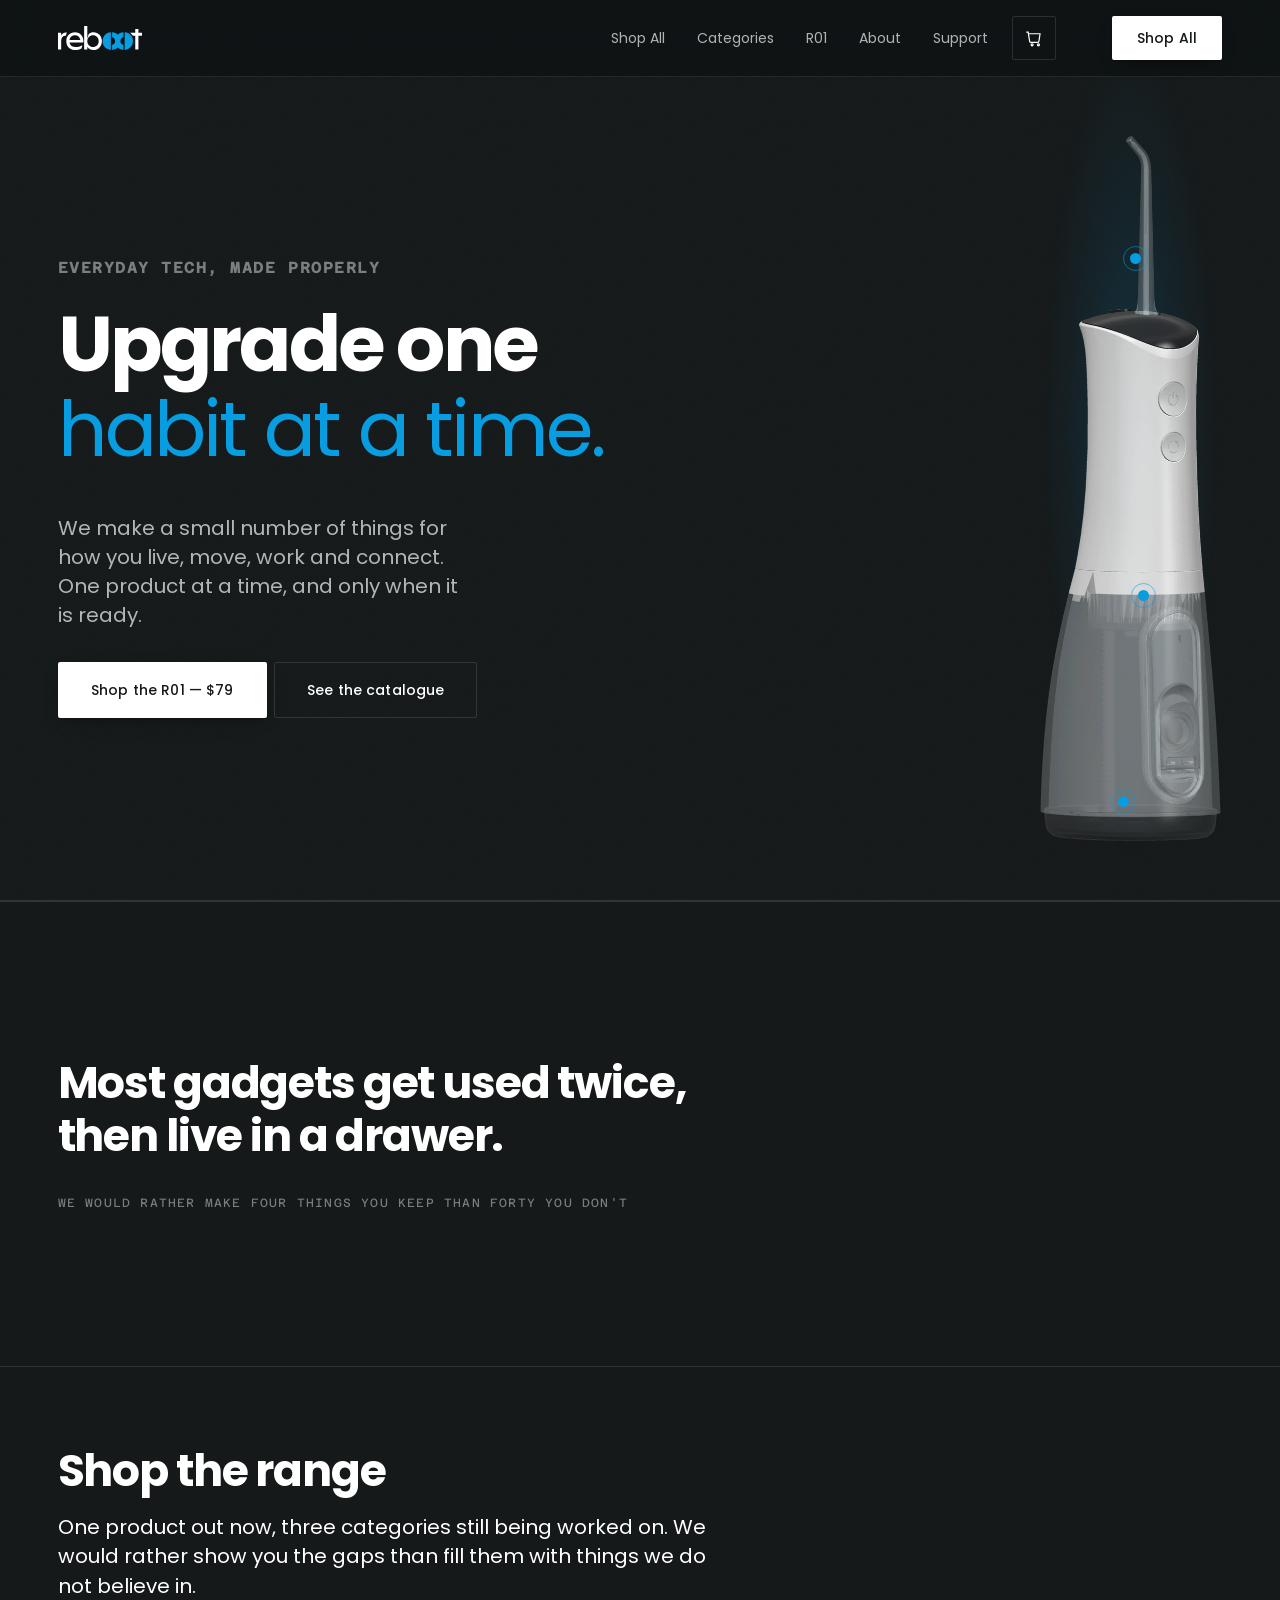
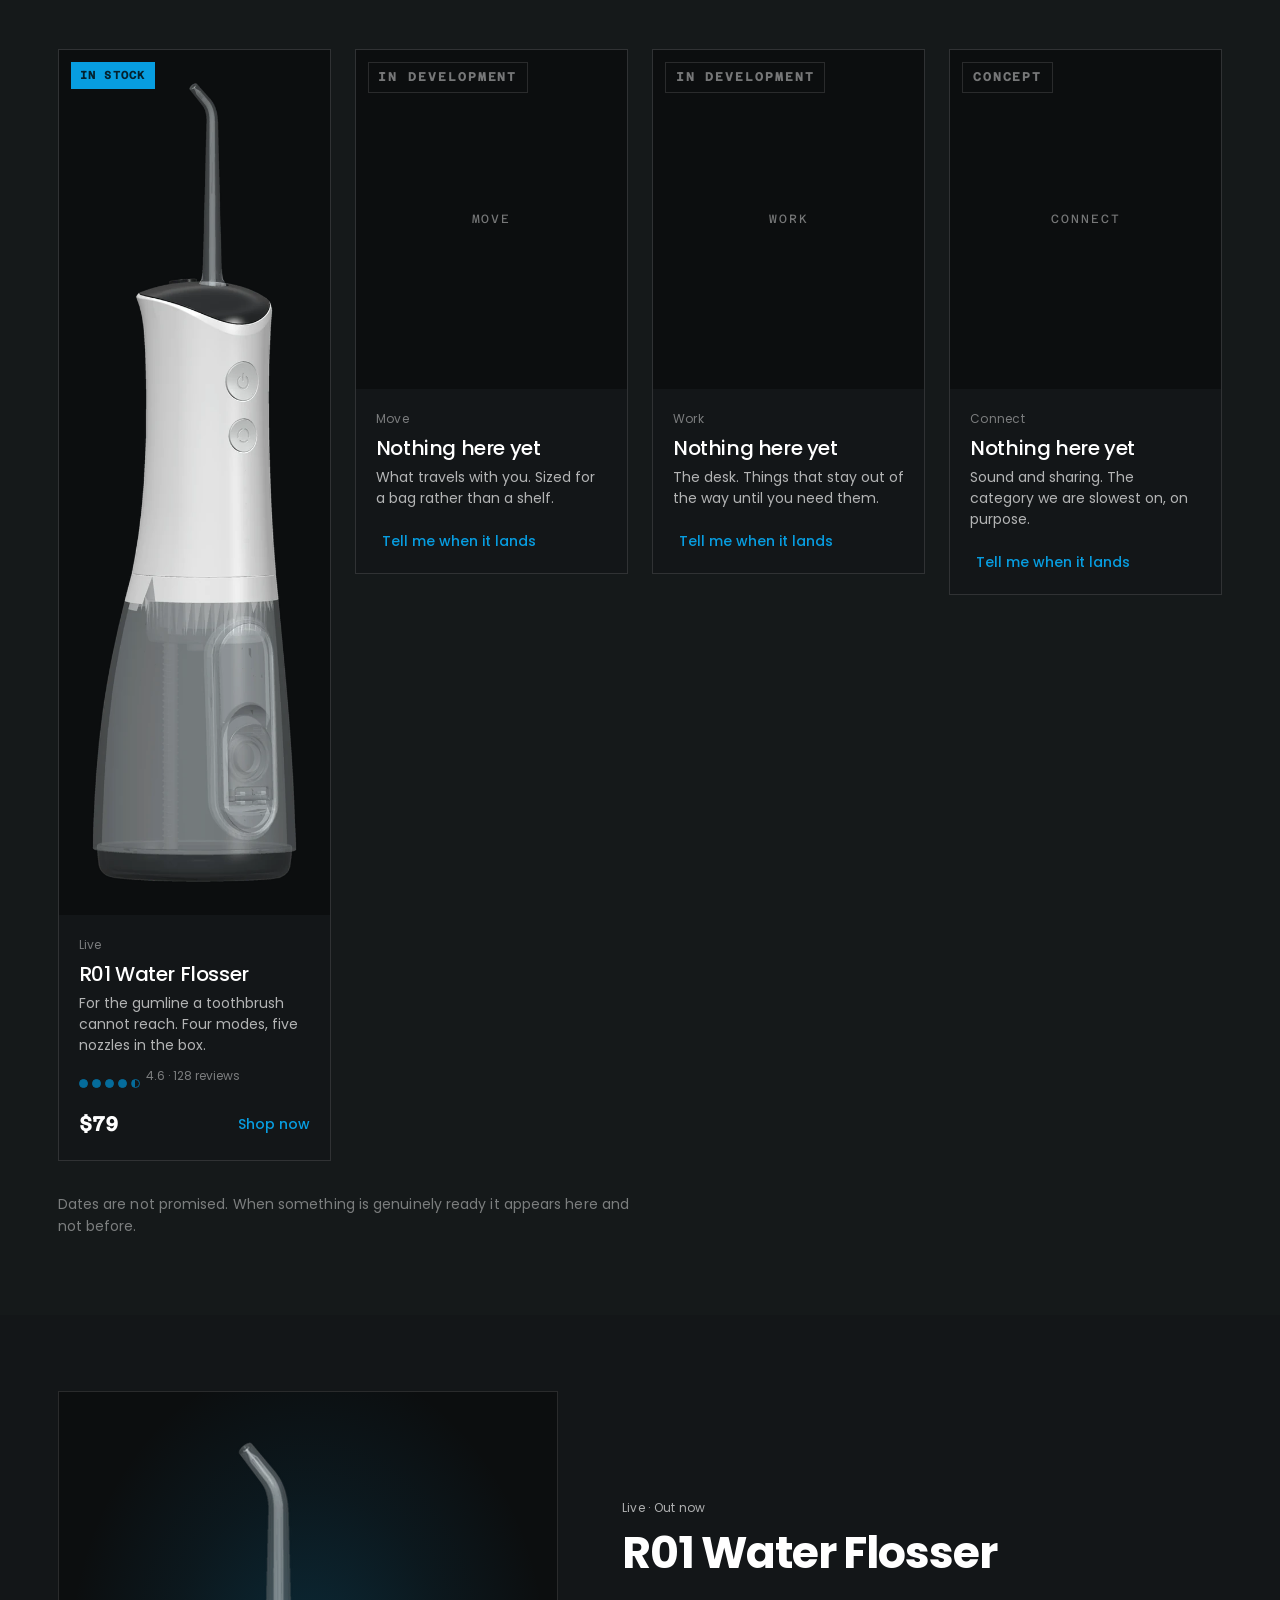
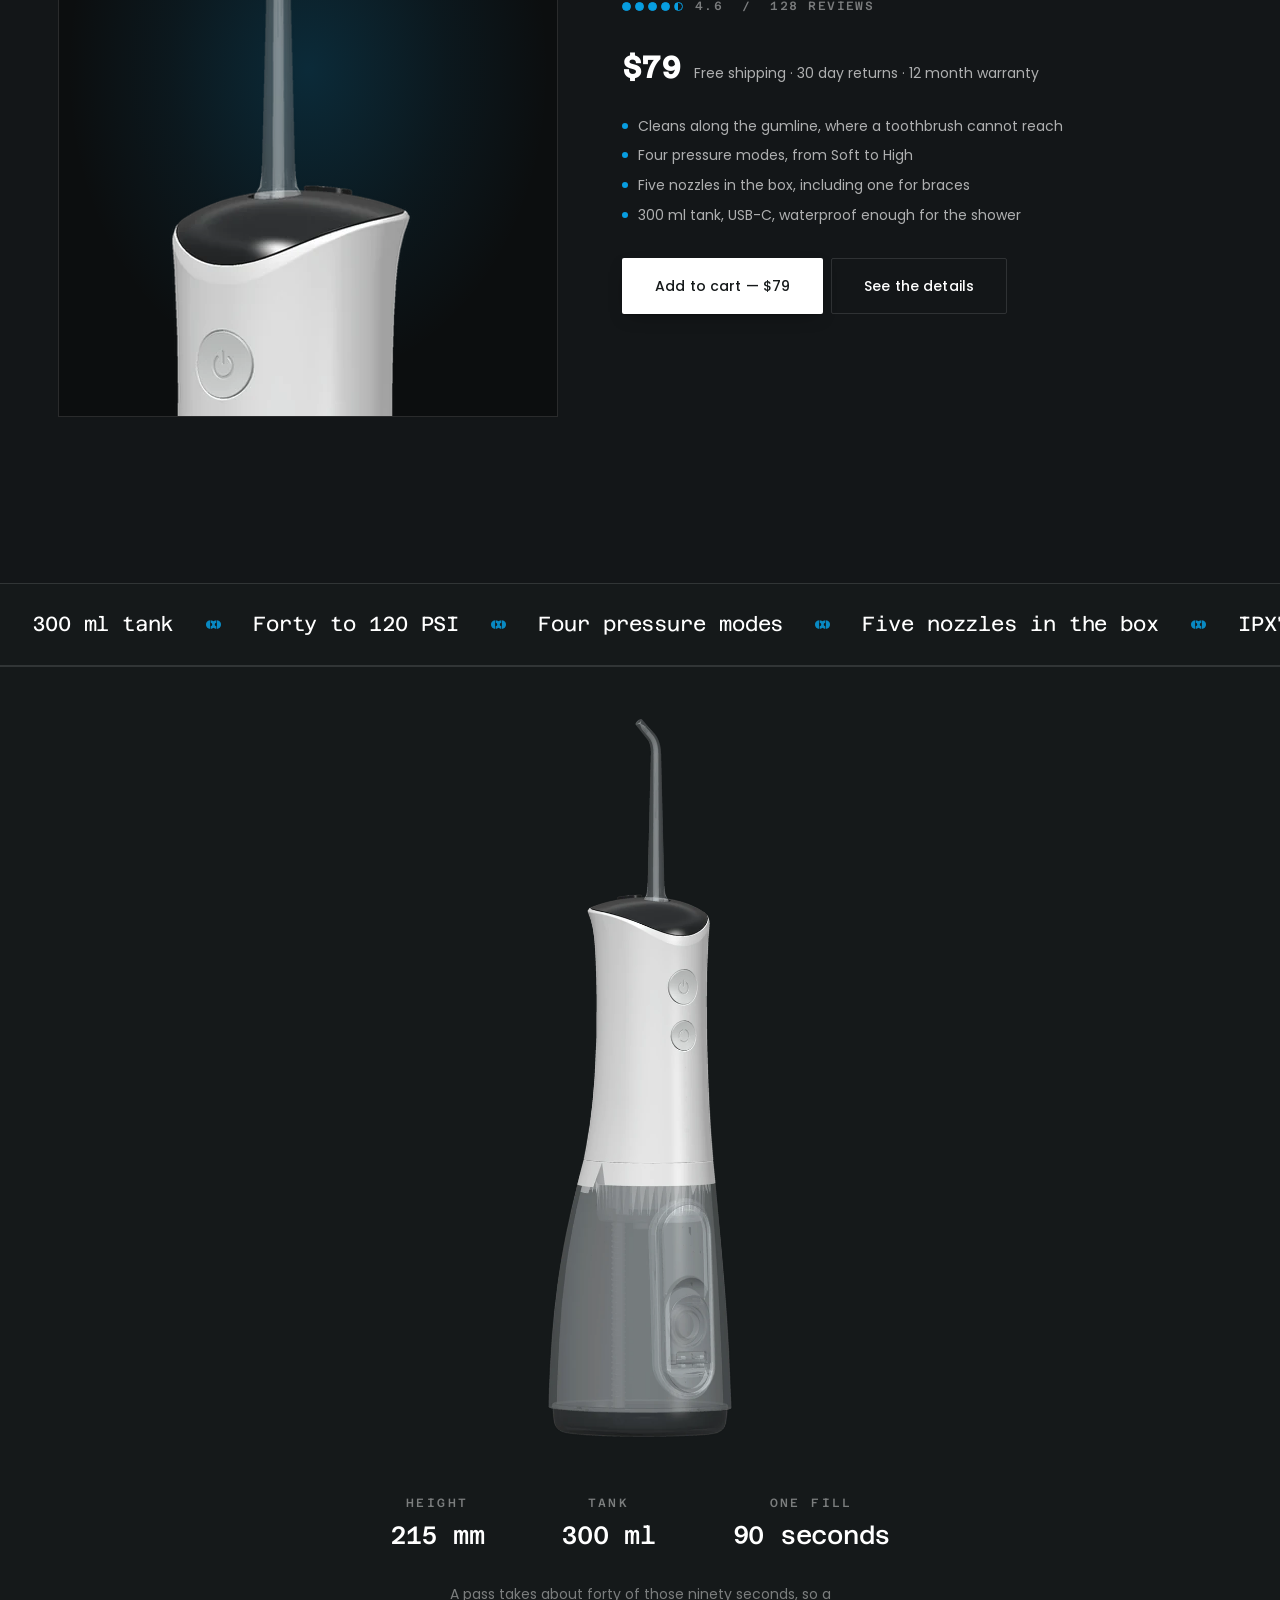
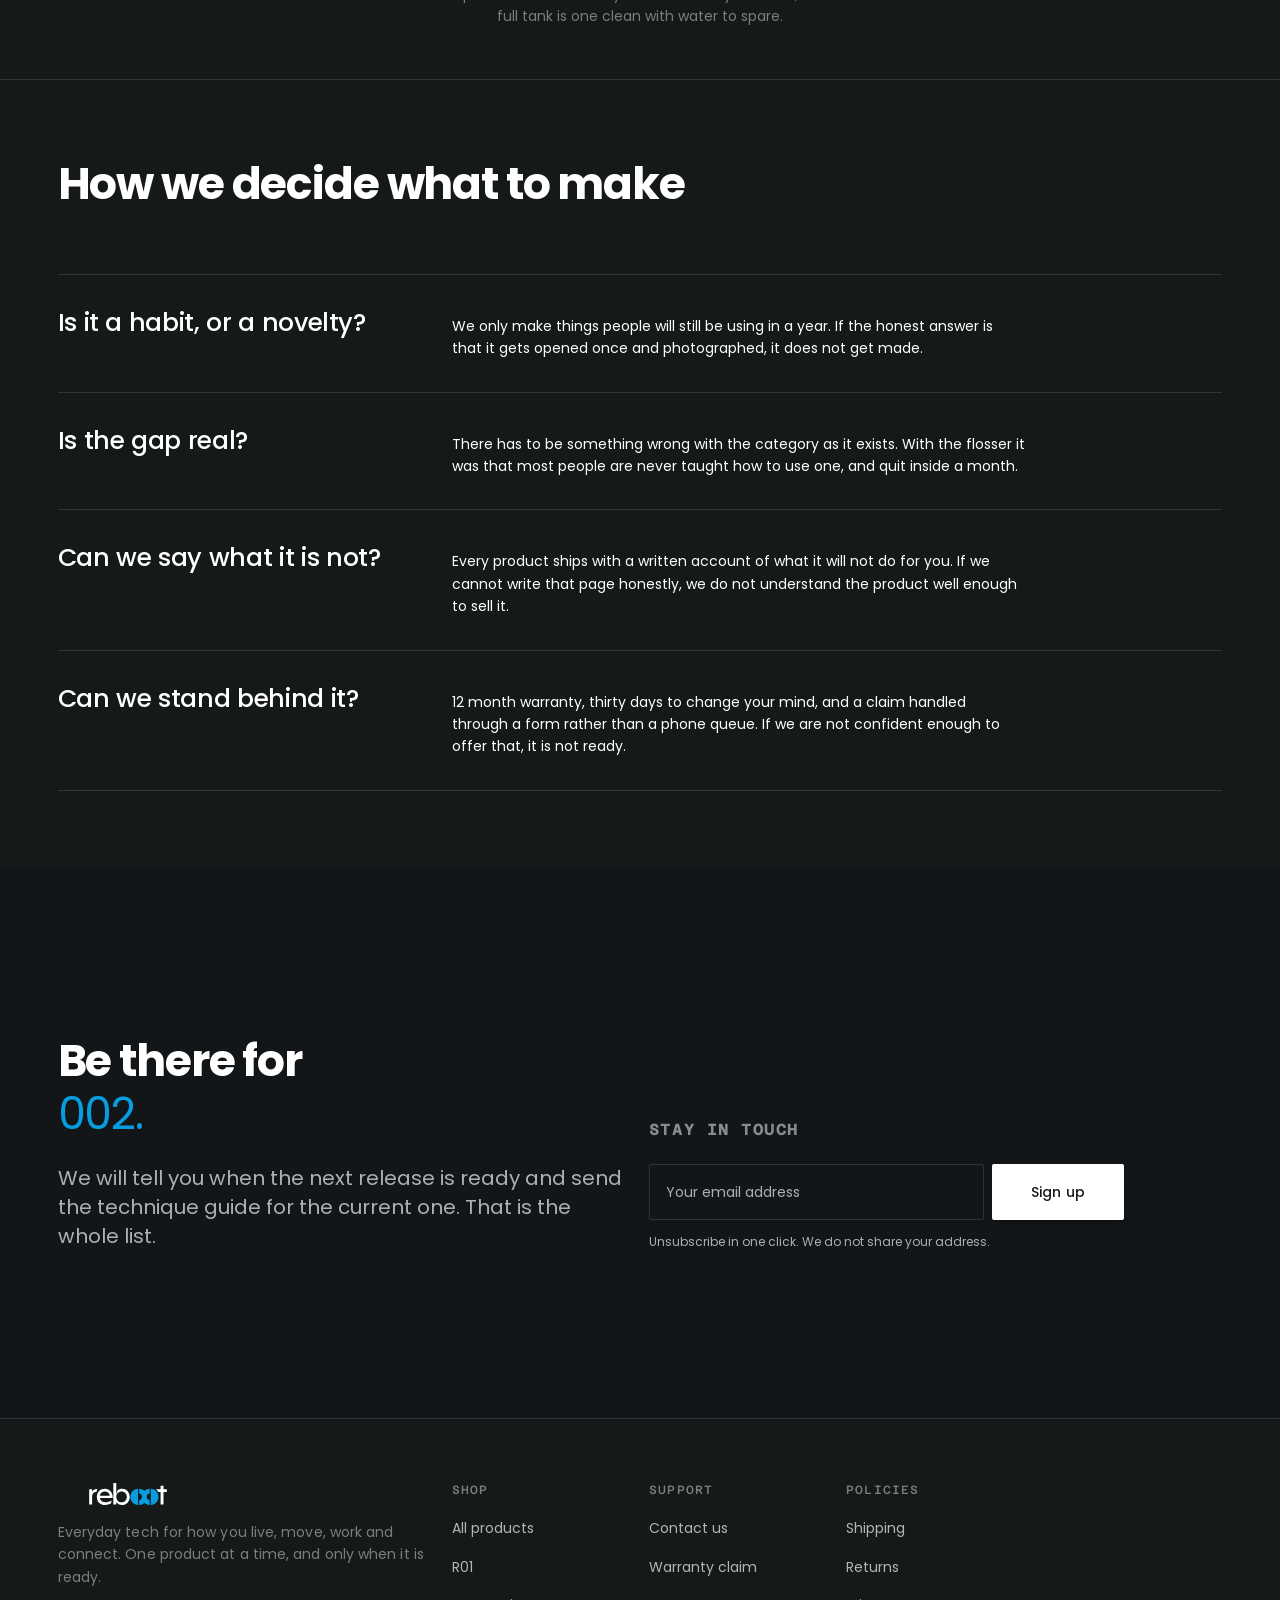
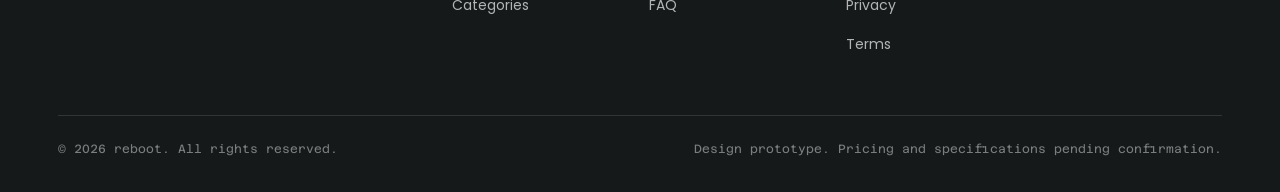
==== site/index.html @ 288613cc "Correct the site against the warranty card, manual and packaging Three documents arrived after the s" ====
<!doctype html>
<html lang="en">
<head>
<meta charset="utf-8">
<meta name="viewport" content="width=device-width,initial-scale=1">
<meta name="robots" content="noindex,nofollow">
<title>reboot — everyday tech worth keeping</title>
<meta name="description" content="reboot makes everyday tech for how you live, move, work and connect. Release 001 is a cordless water flosser. We ship one product at a time, and only when it is ready.">
<link rel="preload" href="assets/fonts/poppins-400.woff2" as="font" type="font/woff2" crossorigin>
<link rel="preload" href="assets/fonts/poppins-700.woff2" as="font" type="font/woff2" crossorigin>
<link rel="preload" href="assets/fonts/azeret-500.woff2" as="font" type="font/woff2" crossorigin>
<script>document.documentElement.classList.add('js')</script>
<link rel="stylesheet" href="assets/css/site.css">
<link rel="icon" href="assets/img/mark-blue.svg" type="image/svg+xml">
<meta property="og:title" content="reboot — everyday tech worth keeping">
<meta property="og:description" content="One product at a time, and only when it is ready.">
<meta property="og:type" content="website">
<script src="assets/js/analytics.js" defer></script>
</head>
<body>
<a class="skip" href="#main">Skip to content</a>

<header class="hdr">
  <div class="wrap hdr-in">
    <a class="brand" href="index.html" aria-label="reboot home"><img src="assets/img/logo.svg" alt="reboot" width="140" height="40"></a>
    <button class="burger" aria-label="Menu" aria-expanded="false"><span></span></button>
    <nav class="nav" aria-label="Primary">
      <a href="shop.html">Shop All</a>
      <a href="#shelves">Categories</a>
      <a href="product.html">R01</a>
      <a href="about.html">About</a>
      <a href="contact.html">Support</a>
    </nav>
    <button type="button" class="cartbtn" data-cart-open aria-label="Open cart" aria-controls="cart-drawer">
      <svg viewBox="0 0 24 24" aria-hidden="true"><path d="M4 6h15l-1.4 9.3a2 2 0 0 1-2 1.7H7.8a2 2 0 0 1-2-1.7L4 4H1.6"/><circle cx="9" cy="20" r="1.3"/><circle cx="17" cy="20" r="1.3"/></svg>
      <span class="cart-badge" data-cart-badge>0</span>
    </button>
    <div class="hdr-cta"><a class="btn btn-primary" href="shop.html"><span>Shop All</span></a></div>
  </div>
  <div class="prog" data-prog></div>
</header>

<main id="main">

  <!-- ATTENTION. The brand, not the product. The flosser appears here as
       evidence that reboot ships, not as the subject of the page. -->
  <section class="hero-full">
    <div class="wrap hero-body">
      <div class="hero-draw" data-tilt>
        <div class="tilt glow">
          <img src="assets/img/prod-white-34.webp" width="362" height="1400" alt=""
               fetchpriority="high" decoding="async">
          <!-- Three hotspots, on the three things a buyer actually asks about.
               Each is a real button, so keyboard and screen readers get the
               same information the pointer does. -->
          <div class="hotspots">
            <button type="button" class="hs" style="--x:53%;--y:22%" aria-expanded="false"
                    aria-label="Mode and power controls">
              <i aria-hidden="true"></i>
              <span class="hs-tip"><b>Four modes</b><span>Soft, Standard, High and Pulse, stepped through with the lower button.</span></span>
            </button>
            <button type="button" class="hs" style="--x:57%;--y:63%" aria-expanded="false"
                    aria-label="Water tank">
              <i aria-hidden="true"></i>
              <span class="hs-tip"><b>300 ml tank</b><span>About ninety seconds of water. Twists off to fill and to clean.</span></span>
            </button>
            <button type="button" class="hs" data-side="left" style="--x:46%;--y:88%" aria-expanded="false"
                    aria-label="Water resistance rating">
              <i aria-hidden="true"></i>
              <span class="hs-tip"><b>IPX7</b><span>Rated for immersion, so it is safe to use and rinse in the shower.</span></span>
            </button>
          </div>
        </div>
      </div>
      <div class="grid">
        <div class="c8 s1">
          <span class="label" style="margin-bottom:var(--s3)">Everyday tech, made properly</span>
          <h1 class="optical"><span class="kin">Upgrade one</span><em class="kin ed">habit at a time.</em></h1>
        </div>
        <div class="c5 s1">
          <p class="lede hero-lede">We make a small number of things for how you live, move, work and connect. One product at a time, and only when it is ready.</p>
          <div class="hero-cta">
            <a class="btn btn-primary mag" href="product.html"><span>Shop the R01 &mdash; $79</span></a>
            <a class="btn btn-ghost" href="shop.html"><span>See the catalogue</span></a>
          </div>
        </div>
      </div>
    </div>
  </section>

  <section class="band">
    <div class="wrap">
      <div class="grid">
        <div class="c7 s1 rv">
          <q>Most gadgets get used twice, then live in a drawer.</q>
          <p class="attr">We would rather make four things you keep than forty you don't</p>
        </div>
      </div>
    </div>
  </section>

  <!-- THE SHELVES. Four categories, straight out of the brand's own mission:
       live, move, work, connect. Built as a ledger rather than four matching
       cards, because one shelf has a product on it and three do not, and a
       card grid would quietly claim otherwise. -->
  <section class="sec" id="shelves">
    <div class="wrap">
      <div class="grid rv">
        <div class="c7 s1">
          <h2 class="t-2xl optical">Shop the range</h2>
          <p class="sub">One product out now, three categories still being worked on. We would rather show you the gaps than fill them with things we do not believe in.</p>
        </div>
      </div>

      <!-- Cards, because that is the pattern a shopper already knows. One card
           per product plus one per category that is still empty, labelled as
           empty rather than dressed up as buyable. Adding Release 002 adds a
           card; nothing about the grid changes. -->
      <div class="coll" style="margin-top:var(--s5)">
        <a class="pc rv" href="product.html" style="--acc:#079DE0">
          <div class="pc-fig">
            <span class="pc-tag">In stock</span>
            <img src="assets/img/prod-white-34.webp" width="362" height="1400" loading="lazy"
                 alt="reboot R01 cordless water flosser, three quarter view">
          </div>
          <div class="pc-bd">
            <span class="pc-cat">Live</span>
            <h3 class="pc-nm">R01 Water Flosser</h3>
            <p class="pc-ds">For the gumline a toothbrush cannot reach. Four modes, five nozzles in the box.</p>
            <span class="pc-stars">
              <span class="dots" role="img" aria-label="Rated 4.6 out of 5"><i class="on"></i><i class="on"></i><i class="on"></i><i class="on"></i><i class="half"></i></span>
              4.6 &middot; 128 reviews</span>
            <div class="pc-ft"><span class="pc-pr">$79</span><span class="pc-go">Shop now</span></div>
          </div>
        </a>

        <div class="pc empty-slot rv" style="--acc:#F97400">
          <div class="pc-fig"><span class="pc-tag soon">In development</span><span>Move</span></div>
          <div class="pc-bd">
            <span class="pc-cat">Move</span>
            <h3 class="pc-nm">Nothing here yet</h3>
            <p class="pc-ds">What travels with you. Sized for a bag rather than a shelf.</p>
            <div class="pc-ft"><button type="button" class="pc-go" data-modal-open="waitlist">Tell me when it lands</button></div>
          </div>
        </div>

        <div class="pc empty-slot rv rv-d1" style="--acc:#09D0DC">
          <div class="pc-fig"><span class="pc-tag soon">In development</span><span>Work</span></div>
          <div class="pc-bd">
            <span class="pc-cat">Work</span>
            <h3 class="pc-nm">Nothing here yet</h3>
            <p class="pc-ds">The desk. Things that stay out of the way until you need them.</p>
            <div class="pc-ft"><button type="button" class="pc-go" data-modal-open="waitlist">Tell me when it lands</button></div>
          </div>
        </div>

        <div class="pc empty-slot rv rv-d2" style="--acc:#68E69D">
          <div class="pc-fig"><span class="pc-tag soon">Concept</span><span>Connect</span></div>
          <div class="pc-bd">
            <span class="pc-cat">Connect</span>
            <h3 class="pc-nm">Nothing here yet</h3>
            <p class="pc-ds">Sound and sharing. The category we are slowest on, on purpose.</p>
            <div class="pc-ft"><button type="button" class="pc-go" data-modal-open="waitlist">Tell me when it lands</button></div>
          </div>
        </div>
      </div>

      <div class="grid" style="margin-top:var(--s4)">
        <div class="c6 s1"><p class="t-sm dim">Dates are not promised. When something is genuinely ready it appears here and not before.</p></div>
      </div>
    </div>
  </section>

  <!-- RELEASE 001. The product gets one section on the home page instead of
       eleven. The depth lives on its own page, where someone who has decided
       to care about a flosser can go and read all of it. -->
  <!-- FEATURED PRODUCT. What a storefront puts here: the thing you can buy,
       its price, what people rated it, and one button. -->
  <section class="sec sec-air-b light" id="release">
    <div class="wrap">
      <div class="feat">
        <figure class="feat-fig glow halo" style="margin:0">
          <img src="assets/img/prod-white-34l.webp" width="362" height="1400" loading="lazy"
               alt="reboot R01 cordless water flosser in Soft White">
        </figure>
        <div class="rv">
          <span class="pc-cat">Live &middot; Out now</span>
          <h2 class="t-2xl optical" style="margin-top:.4rem">R01 Water Flosser</h2>
          <a class="buy-rating" href="product.html#reviews" style="margin-top:var(--s2)">
            <span class="dots" role="img" aria-label="Rated 4.6 out of 5"><i class="on"></i><i class="on"></i><i class="on"></i><i class="on"></i><i class="half"></i></span>
            <span>4.6 &nbsp;/&nbsp; 128 reviews</span>
          </a>
          <div class="feat-pr"><b>$79</b><span>Free shipping &middot; 30 day returns &middot; 12 month warranty</span></div>
          <ul class="feat-list">
            <li>Cleans along the gumline, where a toothbrush cannot reach</li>
            <li>Four pressure modes, from Soft to High</li>
            <li>Five nozzles in the box, including one for braces</li>
            <li>300 ml tank, USB-C, waterproof enough for the shower</li>
          </ul>
          <div class="hero-actions" style="margin-top:var(--s4)">
            <button type="button" class="btn btn-primary mag" data-add="RB-001-WHT"><span>Add to cart &mdash; $79</span></button>
            <a class="btn btn-ghost" href="product.html"><span>See the details</span></a>
          </div>
        </div>
      </div>
    </div>
  </section>

  <section class="marq" aria-label="Release 001 at a glance">
    <div class="marq-in">
      <div class="marq-set">
        <span>300 ml tank</span><img src="assets/img/mark-blue.svg" alt="" width="15" height="15">
        <span>Forty to 120 PSI</span><img src="assets/img/mark-blue.svg" alt="" width="15" height="15">
        <span>Four pressure modes</span><img src="assets/img/mark-blue.svg" alt="" width="15" height="15">
        <span>Five nozzles in the box</span><img src="assets/img/mark-blue.svg" alt="" width="15" height="15">
        <span>IPX7, shower-safe</span><img src="assets/img/mark-blue.svg" alt="" width="15" height="15">
        <span>Stops itself after two minutes</span><img src="assets/img/mark-blue.svg" alt="" width="15" height="15">
        <span>USB-C, two to three hours</span><img src="assets/img/mark-blue.svg" alt="" width="15" height="15">
      </div>
      <div class="marq-set" aria-hidden="true">
        <span>300 ml tank</span><img src="assets/img/mark-blue.svg" alt="" width="15" height="15">
        <span>Forty to 120 PSI</span><img src="assets/img/mark-blue.svg" alt="" width="15" height="15">
        <span>Four pressure modes</span><img src="assets/img/mark-blue.svg" alt="" width="15" height="15">
        <span>Five nozzles in the box</span><img src="assets/img/mark-blue.svg" alt="" width="15" height="15">
        <span>IPX7, shower-safe</span><img src="assets/img/mark-blue.svg" alt="" width="15" height="15">
        <span>Stops itself after two minutes</span><img src="assets/img/mark-blue.svg" alt="" width="15" height="15">
        <span>USB-C, two to three hours</span><img src="assets/img/mark-blue.svg" alt="" width="15" height="15">
      </div>
    </div>
  </section>

  <section class="moment sec-air" aria-labelledby="objh">
    <div class="wrap bleed">
      <h2 id="objh" class="vh">The object</h2>
      <img src="assets/img/prod-white-34.webp" width="362" height="1400" loading="lazy"
           alt="reboot Water Flosser in Soft White, three quarter view showing the power and mode buttons and the tank window">
      <dl class="moment-facts">
        <div><dt>Height</dt><dd>215 mm</dd></div>
        <div><dt>Tank</dt><dd>300 ml</dd></div>
        <div><dt>One fill</dt><dd>90 seconds</dd></div>
      </dl>
      <p class="moment-note">A pass takes about forty of those ninety seconds, so a full tank is one clean with water to spare.</p>
    </div>
  </section>

  <!-- THE STANDARD. Three empty shelves are only credible if the rule for
       filling them is stated. This is what makes the gaps read as restraint
       rather than as a store that has not been finished. -->
  <section class="sec">
    <div class="wrap">
      <div class="grid rv">
        <div class="c8 s1">
          <h2 class="t-2xl optical">How we decide what to make</h2>
        </div>
      </div>
      <div class="ladder" style="margin-top:var(--s6)">
        <div class="rung rv"><h3>Is it a habit, or a novelty?</h3><p>We only make things people will still be using in a year. If the honest answer is that it gets opened once and photographed, it does not get made.</p></div>
        <div class="rung rv"><h3>Is the gap real?</h3><p>There has to be something wrong with the category as it exists. With the flosser it was that most people are never taught how to use one, and quit inside a month.</p></div>
        <div class="rung rv"><h3>Can we say what it is not?</h3><p>Every product ships with a written account of what it will not do for you. If we cannot write that page honestly, we do not understand the product well enough to sell it.</p></div>
        <div class="rung rv"><h3>Can we stand behind it?</h3><p>12 month warranty, thirty days to change your mind, and a claim handled through a form rather than a phone queue. If we are not confident enough to offer that, it is not ready.</p></div>
      </div>
    </div>
  </section>

  <!-- DECISION. For a store with one product and more coming, the newsletter
       is the conversion moment, not a footer afterthought. -->
  <section class="sec sec-air light">
    <div class="wrap">
      <div class="grid" style="align-items:end">
        <div class="c6 s1 rv">
          <h2 class="t-2xl optical">Be there for<br><span class="ed accent">002.</span></h2>
          <p class="sub" style="margin-top:var(--s3)">We will tell you when the next release is ready and send the technique guide for the current one. That is the whole list.</p>
        </div>
        <div class="c5 s7 rv rv-d1">
          <span class="label" style="margin-bottom:var(--s2)">Stay in touch</span>
          <form class="nl" data-demo novalidate>
            <label for="nl-email" class="vh">Email address</label>
            <input id="nl-email" type="email" name="email" placeholder="Your email address" required autocomplete="email">
            <button class="btn btn-primary" type="submit"><span>Sign up</span></button>
            <p class="nl-err" data-nl-err hidden role="alert"></p>
            <div class="nl-done" data-demo-note hidden tabindex="-1">
              <b>You are on the list.</b>
              <p>The technique guide is at <a href="product.html#technique">the product page</a> in the meantime. This is a design prototype, so nothing was actually sent.</p>
            </div>
          </form>
          <p class="nl-note">Unsubscribe in one click. We do not share your address.</p>
        </div>
      </div>
    </div>
  </section>

</main>

<div class="modal" id="waitlist" role="dialog" aria-modal="true" aria-labelledby="wl-h" aria-hidden="true">
  <div class="modal-card" style="position:relative">
    <button type="button" class="modal-x" data-modal-close aria-label="Close">
      <svg viewBox="0 0 24 24" aria-hidden="true"><path d="M5 5l14 14M19 5L5 19"/></svg>
    </button>
    <h2 id="wl-h">Told when 002 is real.</h2>
    <p>One email when the next release actually exists. Not a countdown, not a reservation, and not a waiting list that is really a mailing list with a badge on it.</p>
    <form class="nl" data-demo novalidate style="margin-top:var(--s3)">
      <label for="wl-email" class="vh">Email address</label>
      <input id="wl-email" type="email" name="email" placeholder="Your email address" required autocomplete="email">
      <button class="btn btn-primary" type="submit"><span>Join the list</span></button>
      <p class="nl-err" data-nl-err hidden role="alert"></p>
      <div class="nl-done" data-demo-note hidden tabindex="-1">
        <b>You are on the list.</b>
        <p>We will write when there is something to write about. This is a design prototype, so nothing was actually sent.</p>
      </div>
    </form>
    <p class="nl-note">Unsubscribe in one click. We do not share your address.</p>
  </div>
</div>

<footer class="ftr">
  <div class="wrap">
    <div class="grid">
      <div class="c4 s1 ftr-brand">
        <img src="assets/img/logo.svg" alt="reboot" width="140" height="40">
        <p class="t-sm dim measure-s">Everyday tech for how you live, move, work and connect. One product at a time, and only when it is ready.</p>
      </div>
      <div class="c2 s5"><h4>Shop</h4><ul><li><a href="shop.html">All products</a></li><li><a href="product.html">R01</a></li><li><a href="index.html#shelves">Categories</a></li></ul></div>
      <div class="c2 s7"><h4>Support</h4><ul><li><a href="contact.html">Contact us</a></li><li><a href="warranty.html">Warranty claim</a></li><li><a href="product.html#faq">FAQ</a></li></ul></div>
      <div class="c2 s9"><h4>Policies</h4><ul><li><a href="shipping.html">Shipping</a></li><li><a href="returns.html">Returns</a></li><li><a href="privacy.html">Privacy</a></li><li><a href="terms.html">Terms</a></li></ul></div>
    </div>
    <div class="ftr-btm">
      <span>&copy; 2026 reboot. All rights reserved.</span>
      <span>Design prototype. Pricing and specifications pending confirmation.</span>
    </div>
  </div>
</footer>


<div class="scrim" id="cart-scrim" hidden-until-found></div>
<div class="drawer-shell" data-drawer-shell>
<aside class="drawer" id="cart-drawer" role="dialog" aria-modal="true" aria-label="Your cart" aria-hidden="true">
  <div class="drawer-hd">
    <h2>Your cart</h2>
    <button type="button" class="drawer-x" data-cart-close aria-label="Close cart">
      <svg viewBox="0 0 24 24" aria-hidden="true"><path d="M5 5l14 14M19 5L5 19"/></svg>
    </button>
  </div>
  <div class="drawer-bd">
    <div class="ship-meter">
      <p data-ship-note>Add <b>$79</b> for free shipping</p>
      <div class="ship-bar"><i data-ship-fill style="--p:0"></i></div>
    </div>
    <div data-cart-body></div>
    <div class="upsell" data-upsell>
      <div class="upsell-fig"><img src="assets/img/dwg-top.svg" alt="" width="36" height="40" loading="lazy"></div>
      <div>
        <span class="upsell-k">Add on</span>
        <h4>Nozzle set, four pack &mdash; $12</h4>
      </div>
      <button type="button" class="upsell-add" data-upsell-add>Add</button>
    </div>
  </div>
  <div class="drawer-ft">
    <div class="sub-row"><span>Subtotal</span><b data-cart-sub>$0</b></div>
    <button type="button" class="btn btn-primary btn-block" data-checkout><span>Checkout now</span></button>
    <p class="drawer-note" data-checkout-note hidden tabindex="-1">This is a design prototype. Checkout is Shopify&#8217;s and is not reproduced here.</p>
    <p class="drawer-note">Taxes and shipping calculated at checkout.</p>
  </div>
</aside>
</div>
<p class="vh" role="status" aria-live="polite" data-cart-live></p>

<script src="assets/js/site.js" defer></script>
</body>
</html>
---- site/assets/css/site.css ----
/* reboot — storefront
   Dark throughout. Depth comes from three sources only: layered surfaces,
   glass over moving content, and one ambient glow behind the product. No drop
   shadows anywhere, because a flat system with three deliberate depth cues
   reads as engineered and a system with shadows everywhere reads as a theme.
   Everything sits on a 12-column grid. Nothing is placed by eye. */

:root{
  /* palette — verified against WCAG 2.2 AA */
  --ink:#15191A;
  --ink-2:#1A1F21;
  --ink-3:#242A2C;
  /* layered surfaces: the page steps between these three rather than
     between dark and silver */
  --surface-0:#0C0E0F;      /* graphite, deepest; insets and stages */
  --surface-1:#131618;      /* warm off-black, the alternate section ground */
  --cream:#F4F3EF;          /* paper cream, for anything that must read as printed */
  --ochre:#E07A5F;          /* warm ochre  6.56:1 on graphite, 6.00:1 on ink */
  --ochre-text:#9C4526;     /* the same hue dark enough for cream grounds */
  --glass:rgba(13,17,19,.72);
  --glass-line:rgba(255,255,255,.09);
  --blue:#079DE0;
  --blue-text:#056C9B;      /* 4.61:1 on Soft Silver, 5.79:1 on white */
  --orange-text:#A44D00;   /* 4.59:1 on Soft Silver, 5.77:1 on white */
  --grey:#E5E5E9;          /* Soft Silver Gray */
  --paper:#E5E5E9;         /* Soft Silver Gray */
  --carbon:#111111;        /* Carbon Gray */
  --void:#030204;          /* Ink Black */
  --teal:#09D0DC;          /* Teal Blue    9.33:1 on ink */
  --orange:#F97400;        /* Strong Orange 6.35:1 on ink */
  --white:#FFFFFF;
  /* Ink that stays ink. --ink is rebound to white inside .light and .paper so
     the sixty-odd rules written for a pale ground keep working; anything that
     genuinely sits ON a white surface must not follow it, or it turns
     white-on-white. */
  --on-white:#15191A;
  --on-dark:rgba(255,255,255,.68);
  --on-dark-dim:rgba(255,255,255,.44);
  --line-dark:rgba(255,255,255,.12);
  --line-light:#D2D3D8;
  --ink-soft:#4A5154;

  /* grid */
  --cols:12;
  --gut:clamp(.75rem,1.4vw,1.5rem);
  --pad:clamp(1.25rem,4.5vw,4rem);
  --wrap:1440px;

  /* The brand book's ladder, ratio 1.2, read straight off the hierarchy page:
     Label 15.2 / P 16 / H6 21.20 / H5 25.30 / H4 30.47 / H3 36.96 / H2 44.20 /
     H1 53.24. The two display steps above H1 continue the same ratio, 63.89
     and 76.67, because a storefront hero needs a tier the book does not reach
     and inventing a different ratio for it would break the system.
     Every clamp maximum below is one of those numbers exactly. The two sizes
     under 16px are the only ones outside the book, derived on the same ratio,
     and are used for captions and micro-labels only. */
  --f-xs:.75rem;                                          /* 12.00 caption */
  --f-sm:.875rem;                                         /* 14.00 small    */
  --f-base:1rem;                                          /* 16.00 P        */
  --f-label:.95rem;                                       /* 15.20 Label    */
  --f-md:clamp(1.0625rem,.98rem + .35vw,1.325rem);        /* 21.20 H6       */
  --f-lg:clamp(1.25rem,1.13rem + .55vw,1.58125rem);       /* 25.30 H5       */
  --f-xl:clamp(1.5rem,1.28rem + .9vw,1.904rem);           /* 30.47 H4       */
  --f-2xl:clamp(1.85rem,1.44rem + 1.8vw,2.7625rem);       /* 44.20 H2       */
  --f-3xl:clamp(2.2rem,1.68rem + 2.3vw,3.3275rem);        /* 53.24 H1       */
  --f-4xl:clamp(2.6rem,1.9rem + 3.1vw,4.792rem);          /* 76.67 display  */

  /* space — 8pt */
  --s1:.5rem; --s2:1rem; --s3:1.5rem; --s4:2rem; --s5:3rem;
  --s6:4rem; --s7:6rem; --s8:8rem; --s9:12rem;
  --sec-tight:clamp(2.25rem,3.5vw,3.5rem);
  --sec:clamp(3.5rem,6vw,6.5rem);
  --sec-air:clamp(6.5rem,13vw,13.5rem);

  --ease:cubic-bezier(.22,.61,.36,1);
  --ease-io:cubic-bezier(.65,0,.35,1);
}

/* The brand's primary face is Aloevera, a geometric sans. It is a commercial
   licence and cannot be redistributed here, so this ships Poppins: the same
   genre — geometric, single-storey a, circular bowls — in the three weights
   the brand book actually specifies, Regular, Medium and Bold. Drop Aloevera's
   webfonts in beside these and change the family name in one place.
   Azeret Mono is the brand's own secondary face and is used as specified.
   Both subset to the 117 glyphs this site renders: 40 KB for all five files. */
@font-face{font-family:Poppins;src:url(../fonts/poppins-400.woff2)format("woff2");
  font-weight:400;font-style:normal;font-display:swap}
@font-face{font-family:Poppins;src:url(../fonts/poppins-500.woff2)format("woff2");
  font-weight:500;font-style:normal;font-display:swap}
@font-face{font-family:Poppins;src:url(../fonts/poppins-700.woff2)format("woff2");
  font-weight:700;font-style:normal;font-display:swap}
@font-face{font-family:Azeret;src:url(../fonts/azeret-400.woff2)format("woff2");font-weight:400;font-display:swap}
@font-face{font-family:Azeret;src:url(../fonts/azeret-500.woff2)format("woff2");font-weight:500;font-display:swap}

*,*::before,*::after{box-sizing:border-box}
html{-webkit-text-size-adjust:100%;scroll-behavior:smooth}
@media(prefers-reduced-motion:reduce){html{scroll-behavior:auto}}
body{
  margin:0;background:var(--ink);color:var(--white);
  /* P: 16px at 160%, exactly as the brand book's hierarchy specifies */
  font-family:Poppins,system-ui,-apple-system,"Segoe UI",sans-serif;
  font-weight:400;font-size:var(--f-base);line-height:1.6;
  -webkit-font-smoothing:antialiased;overflow-x:hidden;
  font-kerning:normal;font-feature-settings:"kern" 1,"liga" 1,"calt" 1;
}
img,svg,video{max-width:100%;display:block;height:auto}
a{color:inherit}
button{font:inherit;color:inherit;background:transparent;border:0}
/* The brand book sets Bold for H1 to H3 and Medium for H4 to H6, with leading
   of 110% at H1, 120% through H4 and 130% below it. Those are the numbers used
   throughout; the only thing added is tracking, which the book does not
   specify and which a geometric sans needs at display sizes. */
h1,h2,h3,h4{margin:0;font-weight:700;line-height:1.2;letter-spacing:-.02em}
p{margin:0}
ul{margin:0;padding:0;list-style:none}
::selection{background:var(--blue);color:var(--white)}

:focus-visible{outline:2px solid var(--blue);outline-offset:4px;border-radius:2px}
.skip{position:absolute;left:-9999px;top:0;z-index:200;background:var(--white);color:var(--on-white);padding:.75rem 1.25rem;font-weight:500}
.skip:focus{left:.5rem;top:.5rem}
.vh{position:absolute;width:1px;height:1px;overflow:hidden;clip:rect(0 0 0 0);white-space:nowrap}

/* ============ GRID ============ */
.wrap{max-width:var(--wrap);margin-inline:auto;padding-inline:var(--pad)}
.grid{display:grid;grid-template-columns:repeat(var(--cols),minmax(0,1fr));gap:var(--gut)}
/* span is set on grid-column-END so an explicit start never clobbers it */
.c1{grid-column-end:span 1}.c2{grid-column-end:span 2}.c3{grid-column-end:span 3}
.c4{grid-column-end:span 4}.c5{grid-column-end:span 5}.c6{grid-column-end:span 6}
.c7{grid-column-end:span 7}.c8{grid-column-end:span 8}.c9{grid-column-end:span 9}
.c10{grid-column-end:span 10}.c11{grid-column-end:span 11}.c12{grid-column-end:span 12}
.s1{grid-column-start:1}.s2{grid-column-start:2}.s3{grid-column-start:3}
.s4{grid-column-start:4}.s5{grid-column-start:5}.s6{grid-column-start:6}
.s7{grid-column-start:7}.s8{grid-column-start:8}.s9{grid-column-start:9}
.s10{grid-column-start:10}.s11{grid-column-start:11}.s12{grid-column-start:12}

.sec{padding-block:var(--sec)}
.sec-t{padding-top:var(--sec)}
/* density modifiers: compression before a big moment, air after it */
.sec-tight{padding-block:var(--sec-tight)}
.sec-air{padding-block:var(--sec-air)}
.sec-air-b{padding-bottom:var(--sec-air)}
.sec-tight-t{padding-top:var(--sec-tight)}

/* ---- BREAKING THE FRAME ----
   Nothing on this page ever escaped the 1440 container, so every section read
   as the same rectangle. Full-bleed sections run edge to edge and keep their
   own inner rhythm, which is what gives the page a change of pressure. */
.bleed{max-width:none;width:100%;padding-inline:clamp(1.25rem,4.5vw,4rem)}
/* These two were a white and a silver band. They are now the two dark
   surfaces. Rather than rewrite the sixty-odd descendant rules that say
   color:var(--ink) or border-color:var(--line-light), the tokens themselves
   are rebound inside the scope, so every one of those rules keeps working and
   resolves to the value that is correct on a dark ground. */
.light,.paper{
  color:var(--white);
  --ink:#FFFFFF;
  --ink-soft:rgba(255,255,255,.66);
  --line-light:rgba(255,255,255,.12);
  --blue-text:var(--blue);
  --orange-text:var(--orange);
}
.light{background:var(--surface-1)}
.paper{background:var(--surface-0)}
.light p,.paper p{color:var(--ink-soft)}
.light .rule,.paper .rule{background:var(--line-light)}
.rule{height:1px;background:var(--line-dark);width:100%}

/* ============ TYPE ============ */
.t-4xl{font-size:var(--f-4xl);letter-spacing:-.034em;line-height:1.1}
.t-3xl{font-size:var(--f-3xl);letter-spacing:-.03em;line-height:1.1;text-wrap:balance}
.t-2xl{font-size:var(--f-2xl);letter-spacing:-.026em;line-height:1.2;text-wrap:balance}
/* a quieter head for sections that support rather than argue */
.t-quiet{font-size:clamp(1.35rem,1.12rem + .95vw,1.904rem);font-weight:500;letter-spacing:-.018em;line-height:1.2}
.t-xl{font-size:var(--f-xl);font-weight:500;letter-spacing:-.02em;line-height:1.2}
.t-lg{font-size:var(--f-lg);font-weight:500;letter-spacing:-.014em;line-height:1.3}
.t-md{font-size:var(--f-md);line-height:1.45}
.t-sm{font-size:var(--f-sm);line-height:1.6;letter-spacing:.006em}
.t-xs{font-size:var(--f-xs);line-height:1.5;letter-spacing:.012em}
.lede{font-size:var(--f-md);line-height:1.45;color:var(--on-dark);font-weight:400}
.light .lede,.paper .lede{color:var(--ink-soft)}
.dim{color:var(--on-dark-dim)}
.light .dim,.paper .dim{color:#878C8E}
.accent{color:var(--blue)}
.light .accent,.paper .accent{color:var(--blue-text)}
.measure{max-width:52ch}
.measure-s{max-width:38ch}
/* every left edge sits on the grid line. No optical pull, so nothing floats off the spine. */
.optical{margin-left:0}

.label{
  font-size:var(--f-xs);font-weight:500;letter-spacing:.2em;text-transform:uppercase;
  color:var(--on-dark-dim);display:block;
}
.light .label,.paper .label{color:#878C8E}

/* section index number, hung in the margin */
.snum{
  font-size:var(--f-xs);font-weight:500;letter-spacing:.16em;color:var(--blue);
  display:flex;align-items:baseline;gap:0.75rem;padding-bottom:var(--s2);
}
.light .snum,.paper .snum{color:var(--blue-text)}
.snum b{font-weight:500}
.snum span{color:var(--on-dark-dim);text-transform:uppercase}
.light .snum span,.paper .snum span{color:#878C8E}

/* ============ BUTTONS ============ */
.btn{
  position:relative;display:inline-flex;align-items:center;justify-content:center;gap:0.75rem;
  min-height:56px;padding:1rem 2rem;border:1px solid transparent;background:transparent;
  font-size:var(--f-sm);font-weight:500;letter-spacing:.01em;text-decoration:none;
  cursor:pointer;border-radius:2px;overflow:hidden;
  transition:color .3s var(--ease),border-color .3s var(--ease);
}
.btn>span{position:relative;z-index:1}
.btn::after{
  content:"";position:absolute;inset:0;z-index:0;background:var(--blue);
  transform:scaleY(0);transform-origin:bottom;transition:transform .38s var(--ease-io);
}
.btn:hover::after,.btn:focus-visible::after{transform:scaleY(1)}
.btn-primary{background:var(--white);color:var(--on-white)}
.btn-primary:hover,.btn-primary:focus-visible{color:var(--white)}
.btn-ghost{border-color:var(--line-dark);color:var(--white)}
.btn-ghost:hover,.btn-ghost:focus-visible{color:var(--white);border-color:var(--blue)}
.light .btn-ghost,.paper .btn-ghost{border-color:var(--line-light);color:var(--ink)}
.light .btn-ghost:hover,.paper .btn-ghost:hover{color:var(--white);border-color:var(--blue)}
.btn-block{width:100%}

.tlink{
  display:inline-flex;align-items:center;gap:0.5rem;font-size:var(--f-sm);font-weight:500;
  text-decoration:none;position:relative;padding-bottom:4px;
}
.tlink::after{content:"";position:absolute;left:0;bottom:0;width:100%;height:1px;background:currentColor;
  transform:scaleX(1);transform-origin:right;transition:transform .35s var(--ease-io)}
.tlink:hover::after{transform:scaleX(0)}
.tlink i{width:1.1em;height:1px;background:currentColor;position:relative;transition:transform .35s var(--ease)}
.tlink:hover i{transform:translateX(4px)}

/* ============ HEADER ============ */
.hdr{position:sticky;top:0;z-index:100;background:var(--glass);
  -webkit-backdrop-filter:blur(16px) saturate(1.4);backdrop-filter:blur(16px) saturate(1.4);
  border-bottom:1px solid var(--glass-line)}
/* the blur is the whole point of the bar; without support, fall back to opaque
   rather than to translucent-and-unreadable */
@supports not ((backdrop-filter:blur(1px)) or (-webkit-backdrop-filter:blur(1px))){
  .hdr{background:#0D1113}
}
.hdr-in{display:flex;align-items:center;gap:var(--s3);min-height:76px}
.brand{display:flex;align-items:center;text-decoration:none;flex:0 0 auto}
.brand img{height:24px;width:auto}
.nav{display:flex;gap:var(--s4);margin-left:auto}
.nav a{
  position:relative;text-decoration:none;font-size:var(--f-sm);font-weight:400;color:var(--on-dark);
  padding:0.25rem 0;transition:color .25s var(--ease);
}
.nav a::after{content:"";position:absolute;left:0;bottom:0;width:100%;height:1px;background:var(--blue);
  transform:scaleX(0);transform-origin:left;transition:transform .35s var(--ease-io)}
.nav a:hover,.nav a[aria-current=page]{color:var(--white)}
.nav a:hover::after,.nav a[aria-current=page]::after{transform:scaleX(1)}
.hdr-cta{display:flex;align-items:center;gap:var(--s2);margin-left:var(--s4)}
.hdr .btn{min-height:44px;padding:0.5rem 1.5rem}
.burger{display:none;border:1px solid var(--line-dark);width:46px;height:46px;
  align-items:center;justify-content:center;cursor:pointer;border-radius:2px;margin-left:auto}
.burger span{display:block;width:18px;height:1px;background:var(--white);position:relative}
.burger span::before,.burger span::after{content:"";position:absolute;left:0;width:18px;height:1px;background:var(--white)}
.burger span::before{top:-5px}.burger span::after{top:5px}

/* scroll progress, drawn in the brand blue */
.prog{position:absolute;left:0;bottom:-1px;height:1px;background:var(--blue);width:100%;
  transform:scaleX(0);transform-origin:0 50%;will-change:transform;z-index:2}

/* ============ HERO ============ */
.hero-actions{display:flex;flex-wrap:wrap;gap:var(--s1)}

/* ============ TICKER FACTS ============ */
.facts{border-bottom:1px solid var(--line-dark)}
.facts .grid{padding-block:var(--s4)}
.fact dt{font-size:var(--f-xs);letter-spacing:.16em;text-transform:uppercase;color:var(--blue);font-weight:500;margin-bottom:.5rem}
.fact dd{margin:0;font-size:var(--f-sm);color:var(--on-dark);line-height:1.5}

/* ============ EDITORIAL SPLIT ============ */
.split{align-items:center}
.figure{background:var(--ink-2);display:flex;align-items:center;justify-content:center;padding:var(--s5);position:relative}
.light .figure,.paper .figure{background:var(--surface-0)}
.figure img{max-height:min(56vh,520px);width:auto}
.figure figcaption{position:absolute;left:var(--s3);bottom:var(--s3);font-size:var(--f-xs);
  letter-spacing:.14em;text-transform:uppercase;color:var(--on-dark-dim)}

/* ============ TECHNICAL DRAWINGS ============
   Every product image on this site is the manufacturer's own CAD line work,
   lifted straight from the engineering sheets. Drawings always sit on the ink
   ground, so one stroke colour is baked into the files and nothing has to be
   re-tinted per section. */
.plate{margin:0;border:1px solid var(--line-dark);background:var(--ink)}
.light .plate,.paper .plate{border-color:var(--line-light)}
.plate-hd,.plate-ft{display:flex;justify-content:space-between;align-items:center;
  gap:var(--s3);flex-wrap:wrap;padding:.85rem clamp(.9rem,2vw,1.4rem)}
.plate-hd{border-bottom:1px solid var(--line-dark)}
.plate-ft{border-top:1px solid var(--line-dark);color:var(--on-dark-dim)}
.light .plate-hd,.light .plate-ft{border-color:var(--line-dark)}
.plate-view,.plate-ft span,.plate-tabs button{
  font-size:var(--f-xs);font-weight:500;letter-spacing:.14em;text-transform:uppercase}
.plate-view{color:var(--blue)}
.plate-tabs{display:flex;gap:0.25rem}
.plate-tabs button{color:var(--on-dark-dim);padding:.5rem 0.75rem;cursor:pointer;
  border:1px solid transparent;border-radius:2px;
  transition:color .25s var(--ease),border-color .25s var(--ease)}
.plate-tabs button:hover{color:var(--white)}
.plate-tabs button[aria-selected=true]{color:var(--white);border-color:var(--line-dark)}
/* the three elevations share one scale, so switching reads as turning a sheet */
.plate-stage{display:flex;align-items:center;justify-content:center;
  padding:clamp(1.25rem,2.5vw,2rem) clamp(1rem,3vw,2.5rem)}
.plate-stage img{height:min(62vh,610px);width:auto;max-width:100%;
  transition:opacity .22s var(--ease)}
.plate-stage.swap img{opacity:0}
@media(max-width:820px){.plate-stage img{height:min(42vh,420px)}}
@media(prefers-reduced-motion:reduce){.plate-stage img{transition:none}}

.fig-sm{margin:0}
.fig-sm img{height:clamp(7rem,13vw,11rem);width:auto}
.fig-sm figcaption{margin-top:var(--s2);font-size:var(--f-xs);font-weight:500;
  letter-spacing:.14em;text-transform:uppercase;color:var(--on-dark-dim)}
.light .fig-sm figcaption,.paper .fig-sm figcaption{color:#878C8E}

/* measured range. Two numbers and the distance between them, nothing invented */
.scale{display:flex;align-items:center;gap:var(--s3)}
.scale-wrap{grid-column:1/span 10}
.scale-n{font-family:Azeret,ui-monospace,SFMono-Regular,Menlo,monospace;
  font-size:var(--f-sm);font-weight:500;letter-spacing:.08em;color:var(--blue);
  font-feature-settings:"tnum" 1;flex:0 0 auto}
.light .scale-n,.paper .scale-n{color:var(--blue-text)}
.scale-n abbr{text-decoration:none}
.scale-line{flex:1;display:flex;align-items:flex-end;justify-content:space-between;
  height:1.6rem;border-bottom:1px solid var(--line-dark)}
.light .scale-line,.paper .scale-line{border-bottom-color:var(--line-light)}
.scale-line i{width:1px;height:.55rem;background:var(--line-dark)}
.light .scale-line i,.paper .scale-line i{background:var(--line-light)}
.scale-line i:first-child,.scale-line i:last-child{height:1.1rem;background:var(--blue)}
.light .scale-line i:first-child,.light .scale-line i:last-child,
.paper .scale-line i:first-child,.paper .scale-line i:last-child{background:var(--blue-text)}

/* colourway plate — flat swatches, no rendering */
.cw{display:flex;gap:var(--s2)}
.cw div{flex:1}
.cw i{display:block;height:clamp(5rem,11vw,8rem);border:1px solid var(--line-light)}
.cw span{display:block;margin-top:0.5rem;font-size:var(--f-xs);letter-spacing:.14em;
  text-transform:uppercase;color:var(--ink-soft)}

/* ============ THE OBJECT ============
   One place on the page where the product gets the floor to itself. Centred on
   purpose: there is nothing beside it to align to, and the change of pace is
   what stops eleven sections of argument reading as a wall. */
.moment{background:var(--ink);border-block:1px solid var(--line-dark);
  padding-block:clamp(2.5rem,4vw,4rem);text-align:center}
.moment img{height:min(80vh,780px);width:auto;margin-inline:auto}
.moment-facts{display:flex;flex-wrap:wrap;justify-content:center;
  gap:clamp(2rem,6vw,5.5rem);margin:clamp(2rem,5vw,3.5rem) 0 0}
.moment-facts dt{font-size:var(--f-xs);font-weight:500;letter-spacing:.2em;
  text-transform:uppercase;color:var(--on-dark-dim);margin-bottom:0.5rem}
.moment-facts dd{margin:0;font-size:var(--f-lg);font-weight:500;line-height:1.18;
  letter-spacing:-.01em;color:var(--white)}
.moment-note{max-width:44ch;margin:var(--s4) auto 0;font-size:var(--f-sm);
  line-height:1.6;color:var(--on-dark-dim)}
@media(max-width:820px){
  .moment img{height:min(42vh,380px)}
  /* two across leaves the third orphaned; one column reads cleanly instead */
  .moment-facts{flex-direction:column;gap:var(--s3)}
}

/* ============ REVIEWS ============
   Rated in dots rather than stars. The product itself indicates mode with a row
   of dots, so the rating borrows the product's own language instead of the
   default template star that every storefront in the category already uses.
   Rows follow the same rule as every other editorial row: who at 1, what at 5,
   when hung off the end. */
.score b{display:block;font-size:clamp(3rem,6vw,4.6rem);font-weight:600;
  letter-spacing:-.04em;line-height:1}
.score-n{display:block;margin-top:0.75rem;font-size:var(--f-xs);font-weight:500;
  letter-spacing:.14em;text-transform:uppercase;color:#878C8E}
.dots{display:inline-flex;gap:0.25rem;margin-top:var(--s2)}
.dots i{width:9px;height:9px;border-radius:50%;border:1px solid var(--blue-text);
  background:transparent;flex:0 0 auto}
.dots i.on{background:var(--blue-text)}
.dots i.half{background:linear-gradient(90deg,var(--blue-text) 50%,transparent 50%)}

.dist{margin:0;display:grid;gap:0.5rem}
.dist>div{display:grid;grid-template-columns:1.2rem 1fr 2.2rem;gap:var(--s2);align-items:center}
.dist dt{font-size:var(--f-xs);font-weight:500;color:#878C8E;font-feature-settings:"tnum" 1}
.dist dd{margin:0;height:3px;background:var(--line-light)}
.dist dd span{display:block;height:100%;width:var(--p);background:var(--blue-text)}
.dist em{font-style:normal;font-size:var(--f-xs);font-weight:500;color:#878C8E;
  text-align:right;font-feature-settings:"tnum" 1}

.reviews{margin-top:var(--s6);border-top:1px solid var(--line-light)}
.review{display:grid;grid-template-columns:repeat(var(--cols),minmax(0,1fr));
  gap:var(--gut);padding-block:var(--s4);border-bottom:1px solid var(--line-light)}
.rev-who{grid-column:1/span 4;grid-row:1}
.rev-body{grid-column:5/span 6;grid-row:1}
.rev-date{grid-column:11/span 2;grid-row:1;justify-self:end;font-size:var(--f-xs);
  font-weight:500;letter-spacing:.12em;text-transform:uppercase;color:#878C8E}
.rev-who .dots{margin-top:0}
.rev-who b{display:block;margin-top:0.75rem;font-size:var(--f-sm);font-weight:500;color:var(--ink)}
.rev-tag{display:block;margin-top:.25rem;font-size:var(--f-xs);font-weight:500;
  letter-spacing:.14em;text-transform:uppercase;color:var(--blue-text)}
.rev-body h3{font-size:var(--f-lg);font-weight:500;letter-spacing:-.014em;line-height:1.3;margin-bottom:0.5rem}
.rev-body p{font-size:var(--f-sm)}
@media(max-width:820px){
  .review{row-gap:1rem}
  .rev-who,.rev-body,.rev-date{grid-column:1/-1;grid-row:auto}
  .rev-date{justify-self:start}
}

/* ============ DIAGNOSIS ============
   The one interactive moment on the page. Choices wrap as a loose field rather
   than sitting in an even card grid, because an even grid of six identical
   rectangles is exactly the pattern this page is trying not to be. The answer
   below is deliberately wider and quieter than the question above it. */
.diag-pick{display:flex;flex-wrap:wrap;gap:.5rem;margin-top:var(--s5)}
.diag-pick button{font-size:var(--f-sm);font-weight:400;letter-spacing:.01em;
  padding:0.75rem 1.25rem;border:1px solid var(--line-dark);border-radius:100px;
  color:var(--on-dark);cursor:pointer;
  transition:color .25s var(--ease),border-color .25s var(--ease),background .25s var(--ease)}
.diag-pick button:hover{color:var(--white);border-color:var(--on-dark-dim)}
.diag-pick button[aria-selected=true]{background:var(--white);border-color:var(--white);
  color:var(--on-white);font-weight:500}

.diag-out{margin-top:var(--s6);border-top:1px solid var(--line-dark);padding-top:var(--s5)}
.diag-set{display:grid;grid-template-columns:repeat(var(--cols),minmax(0,1fr));gap:var(--gut)}
.diag-set[hidden]{display:none}
.diag-cell:nth-child(1){grid-column:1/span 5}
.diag-cell:nth-child(2){grid-column:7/span 5}
.diag-cell span{display:block;font-size:var(--f-xs);font-weight:500;letter-spacing:.2em;
  text-transform:uppercase;color:var(--on-dark-dim);margin-bottom:1rem}
.diag-cell b{display:block;font-size:clamp(1.7rem,1.2rem + 2vw,3rem);font-weight:600;
  letter-spacing:-.026em;line-height:1.2;margin-bottom:1rem}
.diag-cell p{font-size:var(--f-sm);color:var(--on-dark);max-width:38ch}
.js .diag-set{animation:diagIn .42s var(--ease) both}
@keyframes diagIn{from{opacity:0;transform:translateY(8px)}to{opacity:1;transform:none}}
@media(prefers-reduced-motion:reduce){.js .diag-set{animation:none}}
.diag-out + .grid{margin-top:var(--s5)}
@media(max-width:820px){
  .diag-cell:nth-child(1),.diag-cell:nth-child(2){grid-column:1/-1}
  .diag-set{row-gap:var(--s4)}
}

/* ============ STEPS ============ */
.steps{counter-reset:st}
.step{border-top:1px solid var(--line-dark);padding-top:var(--s3);position:relative}
.light .step,.paper .step{border-color:var(--line-light)}
.step-n{font-size:var(--f-xs);letter-spacing:.16em;color:var(--blue);font-weight:500;margin-bottom:var(--s2);display:block}
.light .step-n,.paper .step-n{color:var(--blue-text)}
.step h3{font-size:var(--f-lg);margin-bottom:0.75rem}
.step p{font-size:var(--f-sm)}

/* ============ DIAGRAM ============ */
.diagram{background:var(--ink);border:1px solid var(--line-dark);padding:clamp(1.5rem,4vw,3.5rem);
  height:100%;display:flex;flex-direction:column;justify-content:center}
.diagram svg{width:100%;height:auto}
.light .diagram,.paper .diagram{background:var(--surface-0);border-color:transparent}
.diagram svg{width:100%;height:auto}

/* ============ CASES ============ */
.cases{border-top:1px solid var(--line-dark)}
.light .cases,.paper .cases{border-color:var(--line-light)}
.case{border-bottom:1px solid var(--line-dark);padding-block:var(--s3);display:grid;
  grid-template-columns:repeat(var(--cols),minmax(0,1fr));gap:var(--gut);align-items:baseline;
  transition:background .3s var(--ease),padding .3s var(--ease)}
.case h3{grid-column:1/span 4;grid-row:1}
.case p{grid-column:5/span 6;grid-row:1}
.case-tip{grid-column:11/span 2;grid-row:1;justify-self:end;text-align:right;
  font-size:var(--f-xs);font-weight:500;letter-spacing:.12em;text-transform:uppercase;
  color:var(--blue)}
.light .case-tip,.paper .case-tip{color:var(--blue-text)}
.case-q{margin-left:0.5rem;font-size:var(--f-xs);font-weight:500;
  letter-spacing:.08em;color:var(--on-dark-dim);vertical-align:.35em}
.light .case-q,.paper .case-q{color:#878C8E}
.light .case,.paper .case{border-color:var(--line-light)}
.case:hover{background:var(--ink-2)}
.light .case:hover,.paper .case:hover{background:rgba(255,255,255,.04)}
.case h3{font-size:var(--f-lg);font-weight:500;letter-spacing:-.014em;line-height:1.3}
.case p{font-size:var(--f-sm)}

/* ============ SPEC ============ */
.spec{border-top:1px solid var(--line-dark)}
.light .spec,.paper .spec{border-color:var(--line-light)}
.spec div{display:flex;justify-content:space-between;gap:var(--s3);padding-block:0.75rem;
  border-bottom:1px solid var(--line-dark);font-size:var(--f-sm)}
.light .spec div,.paper .spec div{border-color:var(--line-light)}
.spec dt{color:var(--on-dark-dim)}
.light .spec dt,.paper .spec dt{color:#878C8E}
.spec dd{margin:0;font-weight:500;text-align:right;font-variant-numeric:tabular-nums}
.pending{font-weight:300;font-style:italic;color:var(--on-dark-dim)}
.light .pending,.paper .pending{color:#9AA0A2}

/* ============ COMPARISON ============ */
.cmp{width:100%;border-collapse:collapse;font-size:var(--f-sm)}
.cmp th,.cmp td{text-align:left;padding:1rem 1rem;border-bottom:1px solid var(--line-light)}
.cmp thead th{font-size:var(--f-xs);letter-spacing:.14em;text-transform:uppercase;font-weight:500;
  border-bottom:1px solid var(--ink);color:var(--ink)}
.cmp thead th:first-child{width:34%}
.cmp tbody th{font-weight:400;color:var(--ink-soft)}
.cmp td{text-align:center;font-weight:500;color:var(--ink)}
.cmp .yes{color:var(--blue-text)}
.cmp .no{color:#A2A7A9}
.cmp-scroll{overflow-x:auto}

/* ============ FAQ ============ */
.faq{border-top:1px solid var(--line-light)}
.faq details{border-bottom:1px solid var(--line-light)}
.faq summary{display:grid;line-height:1.25;grid-template-columns:1fr 1.5rem;gap:var(--gut);align-items:baseline;
  padding-block:1.5rem;cursor:pointer;font-weight:500;list-style:none;font-size:var(--f-lg);letter-spacing:-.014em}
.faq summary::-webkit-details-marker{display:none}
.faq .chev{width:11px;height:11px;border-right:1.5px solid currentColor;border-bottom:1.5px solid currentColor;
  transform:rotate(45deg);transition:transform .3s var(--ease);justify-self:end;align-self:center}
.faq details[open] .chev{transform:rotate(-135deg)}
.faq .ans{padding:0 0 1.5rem;max-width:64ch}
.faq .ans-in{grid-column:1/2}

/* ============ NOTICE ============ */
.notice{border:1px solid var(--line-dark);padding:var(--s3)}
.notice p{font-size:var(--f-sm);color:var(--on-dark)}
.light .notice,.paper .notice{border-color:var(--line-light)}
.light .notice p,.paper .notice p{color:var(--ink-soft)}
.light .notice strong,.paper .notice strong{color:var(--ink);font-weight:500}

/* ============ NEWSLETTER ============ */
.nl{display:flex;gap:.5rem;margin-top:var(--s3);flex-wrap:wrap}
.nl input{flex:1 1 200px;min-height:56px;padding:1rem 1rem;background:transparent;
  border:1px solid var(--line-dark);color:var(--white);font:inherit;font-size:var(--f-sm);border-radius:2px}
.nl input::placeholder{color:var(--on-dark-dim)}
.nl input:focus{border-color:var(--blue);outline:none}
.nl-note{font-size:var(--f-xs);color:var(--on-dark-dim);margin-top:0.75rem}

/* ============ FOOTER ============ */
.ftr{border-top:1px solid var(--line-dark);padding-block:var(--s6) var(--s4)}
.ftr h4{font-size:var(--f-xs);letter-spacing:.16em;text-transform:uppercase;color:var(--on-dark-dim);font-weight:500;margin-bottom:var(--s2)}
.ftr li{margin-bottom:0.5rem}
.ftr a{text-decoration:none;font-size:var(--f-sm);color:var(--on-dark);transition:color .25s}
.ftr a:hover{color:var(--blue)}
.ftr-brand img{height:22px;margin-bottom:var(--s2)}
/* Eight pages carry .ftr-grid and three carry .grid. .ftr-grid had no rule at
   all, so on those eight the entire footer collapsed into one stacked column.
   Same twelve-column layout as the others, weighted left so the link columns
   sit beside the brand instead of floating against the right margin. */
.ftr-grid{display:grid;grid-template-columns:repeat(var(--cols),minmax(0,1fr));gap:var(--s4) var(--gut)}
.ftr-grid>.ftr-brand{grid-column:1/span 4}
.ftr-grid>*:nth-child(2){grid-column:5/span 2}
.ftr-grid>*:nth-child(3){grid-column:7/span 2}
.ftr-grid>*:nth-child(4){grid-column:9/span 2}
@media(max-width:760px){
  .ftr-grid>.ftr-brand{grid-column:1/span 12}
  .ftr-grid>*:nth-child(2){grid-column:1/span 6}
  .ftr-grid>*:nth-child(3){grid-column:7/span 6}
  .ftr-grid>*:nth-child(4){grid-column:1/span 6}
}
.ftr-btm{display:flex;justify-content:space-between;gap:var(--s3);flex-wrap:wrap;
  margin-top:var(--s5);padding-top:var(--s3);border-top:1px solid var(--line-dark);
  font-size:var(--f-xs);color:var(--on-dark-dim)}

/* ============ PDP ============ */
.pdp{display:grid;grid-template-columns:1.06fr .94fr;gap:clamp(2rem,4vw,4.5rem);align-items:start;padding-block:var(--s5)}
.buy h1{font-size:var(--f-2xl);margin-bottom:var(--s2)}
.buy-rating{display:inline-flex;align-items:center;gap:0.75rem;margin-top:var(--s4);
  text-decoration:none;font-size:var(--f-xs);font-weight:500;letter-spacing:.12em;
  text-transform:uppercase;color:var(--on-dark-dim);transition:color .25s var(--ease)}
.buy-rating:hover{color:var(--white)}
.buy-rating .dots{margin-top:0}
.buy-rating .dots i{border-color:var(--blue)}
.buy-rating .dots i.on{background:var(--blue)}
.buy-rating .dots i.half{background:linear-gradient(90deg,var(--blue) 50%,transparent 50%)}
.buy-price{display:flex;align-items:baseline;gap:0.75rem;margin:var(--s2) 0 .3rem}
.buy-price b{font-size:var(--f-xl);font-weight:500;letter-spacing:-.02em;line-height:1}
.buy-price span{font-size:var(--f-xs);color:var(--on-dark-dim)}
.opt{margin-top:var(--s4)}
.opt-lbl{font-size:var(--f-xs);letter-spacing:.16em;text-transform:uppercase;color:var(--on-dark-dim);
  font-weight:500;margin-bottom:0.75rem;display:block}
/* three swatches, one of them carrying a "considered" tag, do not fit one row
   in a narrow buy rail */
.swatches{display:flex;gap:.5rem;flex-wrap:wrap}
.sw{display:flex;align-items:center;gap:0.5rem;padding:.75rem 1rem;border:1px solid var(--line-dark);
  cursor:pointer;font-size:var(--f-sm);border-radius:2px;transition:border-color .25s;
  min-width:0;max-width:100%}
.sw i{flex:0 0 auto}
.sw:hover{border-color:var(--on-dark-dim)}
.sw[aria-pressed=true]{border-color:var(--blue)}
.sw i{width:15px;height:15px;border-radius:50%;display:block;border:1px solid rgba(255,255,255,.22)}
.buy-actions{margin-top:var(--s4);display:grid;gap:0.5rem}
.reassure{margin-top:var(--s4);border-top:1px solid var(--line-dark)}
.reassure div{display:flex;gap:var(--s2);padding-block:1rem;border-bottom:1px solid var(--line-dark);font-size:var(--f-sm)}
.reassure dt{flex:0 0 7.5rem;color:var(--blue);font-weight:500}
.reassure dd{margin:0;color:var(--on-dark)}
.stickybuy{position:fixed;left:0;right:0;bottom:0;z-index:90;background:var(--ink);
  border-top:1px solid var(--line-dark);padding:.7rem var(--pad);display:none;align-items:center;gap:var(--s2);
  transform:translateY(110%);transition:transform .35s var(--ease)}
.stickybuy.on{transform:translateY(0)}
.stickybuy .m{flex:1;min-width:0}
.stickybuy .m b{display:block;font-size:var(--f-sm);font-weight:500;white-space:nowrap;overflow:hidden;text-overflow:ellipsis}
.stickybuy .m span{font-size:var(--f-xs);color:var(--on-dark-dim)}

/* ============ PROSE PAGES ============ */
/* the reading column IS a grid column, so its right edge lands on a grid line */
.prose{grid-column:1/span 6;max-width:none}
@media(max-width:1100px){.prose{grid-column:1/span 9}}
@media(max-width:820px){.prose{grid-column:1/-1}}
.page-hd{padding-block:clamp(3.5rem,8vw,7rem) var(--s4);border-bottom:1px solid var(--line-dark)}
.prose h2{font-size:var(--f-xl);margin:var(--s5) 0 var(--s2)}
.prose h3{font-size:var(--f-lg);margin:var(--s4) 0 .6rem}
.prose p{margin-bottom:1rem;color:var(--on-dark)}
.prose ul{margin:0 0 1.25rem;padding-left:1rem;list-style:disc;color:var(--on-dark)}
.prose li{margin-bottom:.5rem}
.prose .toc{display:flex;flex-wrap:wrap;gap:.5rem var(--s3);padding-block:var(--s2);
  border-block:1px solid var(--line-dark);margin-bottom:var(--s4)}
.prose .toc a{font-size:var(--f-sm);color:var(--on-dark);text-decoration:none}
.prose .toc a:hover{color:var(--blue)}
.field{margin-bottom:var(--s3)}
.field label{display:block;font-size:var(--f-sm);font-weight:500;margin-bottom:0.5rem}
.field input,.field textarea,.field select{width:100%;min-height:56px;padding:1rem 1rem;background:transparent;
  border:1px solid var(--line-dark);color:var(--white);font:inherit;font-size:var(--f-sm);border-radius:2px}
.field textarea{min-height:150px;resize:vertical}
.field input:focus,.field textarea:focus,.field select:focus{border-color:var(--blue);outline:none}
.field .hint{font-size:var(--f-xs);color:var(--on-dark-dim);margin-top:0.5rem}
.err{text-align:center;padding-block:clamp(5rem,14vw,10rem)}
.err .code{font-size:var(--f-4xl);font-weight:600;letter-spacing:-.05em;line-height:1;color:var(--blue)}

/* ============ REVEAL ============ */
.rv-on .rv{opacity:0;transform:translateY(20px);transition:opacity .8s var(--ease),transform .8s var(--ease)}
.js .rv.in{opacity:1;transform:none}
.js .rv-d1{transition-delay:.08s}.js .rv-d2{transition-delay:.16s}.js .rv-d3{transition-delay:.24s}
/* masked image reveal */
.js .rv-mask{clip-path:inset(0 0 100% 0);transition:clip-path 1s var(--ease-io)}
.js .rv-mask.in{clip-path:inset(0 0 0 0)}

/* ============ RESPONSIVE ============ */
@media(max-width:1100px){
  .case{row-gap:0.5rem}
  .case h3,.case p,.case-tip{grid-column:1/-1;grid-row:auto}
  .case-tip{justify-self:start;text-align:left;order:-1}
}
@media(max-width:820px){
  :root{--cols:6}
  .c4,.c5,.c6,.c7,.c8,.c9,.c10,.c11,.c12{grid-column-end:span 6}
  .c3{grid-column-end:span 3}
  .s1,.s2,.s3,.s4,.s5,.s6,.s7,.s8,.s9,.s10,.s11,.s12{grid-column-start:auto}
  .nav,.hdr-cta{display:none}
  .nav.open{display:flex;position:absolute;left:0;right:0;top:100%;flex-direction:column;gap:0;
    background:var(--ink);border-bottom:1px solid var(--line-dark);padding:.5rem var(--pad) 1.25rem;z-index:99}
  .nav.open a{padding:1rem 0;border-bottom:1px solid var(--line-dark)}
  .burger{display:flex}
  .hdr-in{position:relative}
  .pdp{grid-template-columns:1fr}
  .stickybuy{display:flex}
  body.has-sticky{padding-bottom:80px}
  .faq summary{grid-template-columns:2rem 1fr 1.2rem;font-size:var(--f-md)}
  .cmp th,.cmp td{padding:.75rem 0.5rem;font-size:var(--f-xs)}
  .hero-foot{flex-direction:column;gap:.5rem}
}
@media(prefers-reduced-motion:reduce){
  *{animation-duration:.01ms!important;transition-duration:.01ms!important}
  .rv-on .rv{opacity:1;transform:none}
  .js .rv-mask{clip-path:none}
}
@media print{.hdr,.stickybuy,.ftr{display:none}}

/* ============ SUPPORTING PAGES ============
   Older component names, restyled on the new tokens so every page
   shares one type scale, one spacing scale and one set of rules. */
.eyebrow{
  font-size:var(--f-xs);font-weight:500;letter-spacing:.2em;text-transform:uppercase;
  color:var(--blue);margin:0 0 var(--s3);display:block;
}
.light .eyebrow,.paper .eyebrow{color:var(--blue-text)}

.d1{font-size:var(--f-3xl);letter-spacing:-.03em;line-height:1.1}
.d2{font-size:var(--f-2xl);letter-spacing:-.026em;line-height:1.2}
.d3{font-size:var(--f-xl);font-weight:500;letter-spacing:-.02em;line-height:1.2}

.detail{display:grid;grid-template-columns:repeat(var(--cols),minmax(0,1fr));gap:var(--gut);align-items:start}
.detail>*{grid-column-start:1;grid-column-end:span 6}
.detail>*:nth-child(2){grid-column-start:7;grid-column-end:span 6}
.detail-media{background:var(--ink-2);display:flex;align-items:center;justify-content:center;
  padding:var(--s5);min-height:26rem}
.detail-media img{max-height:22rem;width:auto}

.demo{margin-top:var(--s5);border:1px solid var(--line-light);background:var(--white);
  display:grid;grid-template-columns:1.05fr .95fr;align-items:stretch}
.demo-stage{background:var(--ink);display:flex;align-items:center;justify-content:center;
  padding:var(--s4);min-height:22rem;position:relative}
.demo-stage img{max-height:19rem;width:auto}
.demo-tag{position:absolute;left:var(--s3);bottom:var(--s3);font-size:var(--f-xs);
  letter-spacing:.14em;text-transform:uppercase;color:var(--on-dark-dim)}
.demo-body{padding:clamp(1.5rem,3vw,2.5rem)}
.demo-body h3{font-size:var(--f-lg);margin-bottom:var(--s2)}

.stmt-grid{display:grid;grid-template-columns:1fr 1fr;gap:var(--s5);align-items:start;margin-top:var(--s4)}
.stmt-note{border-left:2px solid var(--blue);padding-left:var(--s3)}
.light .stmt-note,.paper .stmt-note{border-left-color:var(--blue-text)}

@media(max-width:1024px){
  .demo{grid-template-columns:1fr}
  .stmt-grid{grid-template-columns:1fr;gap:var(--s3)}
}
@media(max-width:820px){
  .detail>*,.detail>*:nth-child(2){grid-column:1/-1}
  .detail-media{min-height:18rem}
}

/* ============ RHYTHM ============
   Each major section gets a different opening and a different composition,
   so the page reads as a sequence rather than a stack. */

/* A. number hung in the margin, content set beside it */
.hang{display:grid;grid-template-columns:repeat(var(--cols),minmax(0,1fr));gap:var(--gut)}
.hang>.hang-n{grid-column:1/span 1;padding-top:0.5rem}
.hang>.hang-b{grid-column:3/-1}
.hang-n b{display:block;font-size:var(--f-lg);font-weight:500;color:var(--blue);letter-spacing:-.02em;line-height:1}
.light .hang-n b,.paper .hang-n b{color:var(--blue-text)}
.hang-n span{display:block;font-size:var(--f-xs);letter-spacing:.16em;text-transform:uppercase;
  color:var(--on-dark-dim);margin-top:0.5rem}
.light .hang-n span,.paper .hang-n span{color:#878C8E}

/* B. full-bleed statement band, used to change tempo between sections */
.band{background:var(--ink);color:var(--white);padding-block:clamp(5rem,12vw,10rem);
  border-top:1px solid var(--line-dark);border-bottom:1px solid var(--line-dark)}
.band q{quotes:none;display:block;font-size:var(--f-2xl);font-weight:700;letter-spacing:-.026em;
  line-height:1.2;max-width:22ch}
.band .attr{margin-top:var(--s4);font-size:var(--f-xs);letter-spacing:.16em;text-transform:uppercase;
  color:var(--on-dark-dim)}

/* C. ladder: large numerals stepping across the grid */
.ladder{border-top:1px solid var(--line-dark)}
.light .ladder,.paper .ladder{border-top-color:var(--line-light)}
.rung{display:grid;grid-template-columns:repeat(var(--cols),minmax(0,1fr));gap:var(--gut);
  padding-block:var(--s4);border-bottom:1px solid var(--line-dark);align-items:baseline}
.light .rung,.paper .rung{border-bottom-color:var(--line-light)}
.rung h3{font-size:var(--f-lg);font-weight:500;letter-spacing:-.014em;line-height:1.3}
.rung p{font-size:var(--f-sm)}
.rung h3{grid-column:1/span 4}
.rung p{grid-column:5/span 6}

/* D. a quiet, narrow moment — deliberately less busy than its neighbours */
.quiet .inner{max-width:56ch}
.quiet .mark{width:34px;height:34px;margin:0 0 var(--s3);opacity:.75}

@media(max-width:1100px){
  .rung:nth-child(n) h3{grid-column:1/span 4}
  .rung:nth-child(n) p{grid-column:5/span 6}
}
@media(max-width:820px){
  .hang>.hang-n,.hang>.hang-b{grid-column:1/-1}
  .hang>.hang-n{padding-top:0;margin-bottom:var(--s2)}
  .hang-n b{display:inline;font-size:var(--f-md)}
  .hang-n span{display:inline;margin-left:0.5rem}
  .rung{row-gap:.5rem}
  .rung:nth-child(n) h3,.rung:nth-child(n) p{grid-column:1/-1}
  .band q{font-size:var(--f-xl);max-width:none}
}

/* ============ LOADING ============ */
.ldg{position:absolute;left:0;right:0;top:0;height:1px;overflow:hidden;background:transparent}
.ldg::after{content:"";position:absolute;left:0;top:0;height:1px;width:35%;background:var(--blue);
  transform:translateX(-100%);animation:sweep 1.15s var(--ease-io) infinite}
@keyframes sweep{to{transform:translateX(385%)}}
.is-ready .ldg{display:none}

/* ============ EMPTY STATE ============ */
.empty{border:1px solid var(--line-dark);padding:clamp(1.75rem,4vw,3rem);text-align:center}
.light .empty,.paper .empty{border-color:var(--line-light)}
.empty .mk{width:30px;height:30px;margin:0 auto var(--s3);opacity:.6}
.empty h3{font-size:var(--f-lg);font-weight:500;margin-bottom:var(--s2)}
.empty p{font-size:var(--f-sm);max-width:46ch;margin-inline:auto}
.empty .why{margin-top:var(--s3);padding-top:var(--s3);border-top:1px solid var(--line-dark);
  font-size:var(--f-xs);color:var(--on-dark-dim);letter-spacing:.02em}
.light .empty .why,.paper .empty .why{border-top-color:var(--line-light);color:#878C8E}

/* ============ PDP RHYTHM ============ */
.pdp-grid{align-items:start}
.buybox{position:sticky;top:calc(76px + var(--s3))}
@media(max-width:1100px){.buybox{position:static}}
@media(prefers-reduced-motion:reduce){.ldg::after{animation:none;transform:none;width:100%}}

/* ============ HIERARCHY ============
   One spine: content starts at column 1, the secondary column at 7.
   Type steps are fixed so a heading never competes with its neighbour. */
.eyeline{margin-bottom:var(--s3)}
.eyeline span{display:block;font-size:var(--f-xs);font-weight:500;letter-spacing:.2em;text-transform:uppercase;color:var(--on-dark-dim)}
.light .eyeline span,.paper .eyeline span{color:#878C8E}
.sub{font-size:var(--f-md);line-height:1.45;margin-top:var(--s2);max-width:56ch}
.sub-dim{color:var(--on-dark-dim)}
.light .sub-dim,.paper .sub-dim{color:#878C8E}

/* figures gain a slow settle on reveal */
.js .figure img,.js .diagram{transition:transform 1.2s var(--ease-io),opacity .9s var(--ease)}
.js .rv .figure img{transform:scale(1.03)}
.js .rv.in .figure img{transform:scale(1)}

/* case rows share the ladder behaviour so the page has one interaction language */
@media(prefers-reduced-motion:reduce){
  .rung:hover,.case:hover{padding-left:0}
  }

/* ============ FULL-BLEED HERO ============
   Immersive first viewport. The product sits on the same ink ground as the
   page, so it reads as filling the screen rather than sitting in a box. */
.hero-full{position:relative;min-height:calc(100svh - 76px);display:flex;flex-direction:column;
  justify-content:flex-end;overflow:hidden;border-bottom:1px solid var(--line-dark)}
.hero-full>*{width:100%}  /* flex items must not shrink-wrap, or the hero leaves the page grid */
/* Lifted above the text grid, which is later in source and otherwise paints
   over the product area and swallows the hotspots' pointer events. The two
   never overlap horizontally, so nothing is obscured by the change. */
.hero-draw{position:absolute;top:0;bottom:0;right:var(--pad);z-index:3;display:flex;align-items:center;
  pointer-events:none}
.hero-draw img{height:min(86%,740px);width:auto;max-width:none;opacity:.95}
.hero-body{position:relative;z-index:2;flex:1;display:flex;flex-direction:column;
  justify-content:center;padding-block:clamp(3rem,7vw,5rem)}
.hero-body .grid{position:relative;z-index:2}
/* .94 put the descender of "Upgrade" straight through the ascenders of the
   line below it. Measured ink extent for this face is 1.05-1.07em, so the
   leading has to clear that before it can be called tight. */
/* the display step above --f-4xl, same 1.2 ratio: 92.00px */
.hero-full h1{font-size:clamp(2.6rem,1.86rem + 3.7vw,5.75rem);letter-spacing:-.036em;line-height:1.1;font-weight:700}
@media(max-width:380px){.hero-full h1{font-size:2.6rem}}
.hero-full h1 em{font-style:normal;display:block;color:var(--blue)}
.hero-lede{max-width:34ch;margin-top:var(--s3)}
.hero-cta{display:flex;flex-wrap:wrap;gap:.5rem;margin-top:var(--s4)}
.hero-bar{position:relative;z-index:2;border-top:1px solid var(--line-dark)}
.hero-bar .grid{padding-block:var(--s3)}
.hero-bar dt{font-size:var(--f-xs);letter-spacing:.16em;text-transform:uppercase;color:var(--blue);
  font-weight:500;margin-bottom:0.25rem}
.hero-bar dd{margin:0;font-size:var(--f-sm);color:var(--on-dark)}
.scrollcue{position:absolute;right:calc(max(0px,(100vw - var(--wrap)) / 2) + var(--pad));
  bottom:calc(100% + var(--s3));z-index:3;
  font-size:var(--f-xs);letter-spacing:.18em;text-transform:uppercase;color:var(--on-dark-dim);
  display:flex;align-items:center;gap:0.75rem}
.scrollcue i{width:1px;height:2.5rem;background:var(--line-dark);position:relative;overflow:hidden}
.scrollcue i::after{content:"";position:absolute;inset:0;background:var(--blue);
  transform:translateY(-100%);animation:cue 2.4s var(--ease-io) infinite}
@keyframes cue{40%{transform:translateY(0)}100%{transform:translateY(100%)}}

/* ============ MARQUEE ============
   A continuous band. Facts the brand can prove, moving at a readable pace. */
.marq{overflow:hidden;border-top:1px solid var(--line-dark);border-bottom:1px solid var(--line-dark);
  padding-block:var(--s3);background:var(--ink)}
.marq-in{display:flex;width:max-content;animation:slide 46s linear infinite}
.marq:hover .marq-in{animation-play-state:paused}
.marq-set{display:flex;align-items:center;flex:0 0 auto}
.marq-set span{font-size:clamp(1rem,1.6vw,1.35rem);font-weight:500;letter-spacing:-.015em;
  white-space:nowrap;padding-inline:clamp(1.25rem,2.5vw,2.5rem);color:var(--white)}
.marq-set img{width:15px;height:15px;flex:0 0 auto;opacity:.85}
@keyframes slide{to{transform:translateX(-50%)}}

@media(max-width:1100px){
  .hero-draw{position:static;justify-content:center;padding:var(--s4) 0 0}
  .hero-draw img{height:auto;width:auto;max-height:34vh}
  .hero-full{min-height:0;justify-content:flex-start}
  .hero-body{padding-top:var(--s4)}
  .scrollcue{display:none}
}
@media(prefers-reduced-motion:reduce){
  .marq-in{animation:none}
  .scrollcue i::after{animation:none;transform:none}
}

/* ============ SECONDARY TYPEFACE ============
   Azeret Mono carries the data layer: indices, labels, measurements, prices.
   Aloevera carries voice. The split is by role, never by decoration. */
.label,.eyeline span,.snum,.step-n,.diag-cell span,.moment-facts dt,.moment-facts dd,.buy-rating,
.score b,.score-n,.rev-tag,.rev-date,.dist dt,.dist em,
.spec dt,.spec dd,.hero-bar dt,.ftr h4,.buy-price b,.buy-price span,
.opt-lbl,.demo-tag,.figure figcaption,.marq-set span,.cmp thead th,
.band .attr,.scrollcue,.ftr-btm{
  font-family:Azeret,ui-monospace,SFMono-Regular,Menlo,monospace;
  font-feature-settings:"tnum" 1;
}
.label,.eyeline span,.step-n,.hero-bar dt,.ftr h4,.opt-lbl,.demo-tag,
.figure figcaption,.band .attr,.scrollcue,.cmp thead th{letter-spacing:.1em}
.marq-set span{letter-spacing:-.005em;font-weight:400}
.buy-price b{letter-spacing:-.02em}
.spec dd{letter-spacing:0}

/* ============ COLOUR ROLES ============
   Blue marks what is structural. Teal marks what is proven.
   Orange marks what is not yet verified. Colour carries meaning here. */
.spec dd:not(.pending){color:var(--white)}
.light .spec dd:not(.pending),.paper .spec dd:not(.pending){color:var(--ink)}
.pending{color:var(--orange);font-style:normal;font-weight:400;opacity:.95}
.light .pending,.paper .pending{color:var(--orange-text)}
.cmp .yes{color:var(--blue-text)}
.marq-set span{color:var(--white)}
.empty .mk{opacity:.55}
.empty .why{color:var(--orange)}
.light .empty .why,.paper .empty .why{color:var(--orange-text)}
/* ============ WCAG 2.2 HARDENING ============ */
/* SC 2.4.11: nothing keyboard-focused may land under the sticky header */
[id],a[href],button,input,select,textarea,summary{scroll-margin-top:calc(76px + 1.5rem)}
/* SC 2.5.8: every target reaches 24px minimum. Nav and footer links were 20px tall. */
.nav a{padding-block:0.5rem}
.ftr a{display:inline-block;padding-block:0.25rem}
.prose .toc a{display:inline-block;padding-block:0.25rem}
.tlink{min-height:24px}

/* ============ CATALOGUE ============
   The store's permanent shelf structure, taken from the brand's own mission
   statement: live, move, work, connect. Built as a ledger rather than a card
   grid on purpose — four identical cards would claim four equal shelves, and
   right now one has a product on it and three do not. Row height follows what
   is actually on the row, so the asymmetry is the truth rather than a style. */
.cat{border-top:1px solid var(--line-dark)}
.light .cat,.paper .cat{border-color:var(--line-light)}
.cat-row{display:grid;grid-template-columns:repeat(var(--cols),minmax(0,1fr));
  gap:var(--gut);padding-block:clamp(1.75rem,3.2vw,2.75rem);
  border-bottom:1px solid var(--line-dark);align-items:start}
.light .cat-row,.paper .cat-row{border-color:var(--line-light)}
.cat-ix{grid-column:1/span 1;font-family:Azeret,ui-monospace,monospace;
  font-size:var(--f-xs);letter-spacing:.14em;color:var(--acc,var(--blue))}
.cat-nm{grid-column:2/span 4;margin:0;font-size:clamp(1.5rem,1.19rem + 1.35vw,2.31rem);
  letter-spacing:-.026em;line-height:1.2}
.cat-sc{grid-column:6/span 4;font-size:var(--f-sm);line-height:1.6;color:var(--on-dark)}
.light .cat-sc,.paper .cat-sc{color:var(--ink-soft)}
.cat-st{grid-column:11/span 2;justify-self:end;text-align:right;
  font-family:Azeret,ui-monospace,monospace;font-size:var(--f-xs);
  letter-spacing:.12em;text-transform:uppercase;color:var(--on-dark-dim)}
.light .cat-st,.paper .cat-st{color:var(--ink-soft)}
.cat-st b{display:block;font-weight:500;color:var(--acc,var(--blue))}
/* the shelf that has stock carries it inline; the empty shelves stay one line */
.cat-stock{grid-column:2/span 9;margin-top:clamp(1.25rem,2.4vw,2rem);
  display:grid;grid-template-columns:auto 1fr;gap:clamp(1.25rem,3vw,2.5rem);
  align-items:center;border-left:2px solid var(--acc,var(--blue));
  padding-left:clamp(1rem,2.2vw,1.75rem)}
/* bound by height, not width: the render is 1:4, so a width clamp makes the
   row four times taller than the copy sitting next to it */
.cat-stock img{height:clamp(92px,11vw,148px);width:auto}
.cat-stock h4{margin:0 0 .35rem;font-size:var(--f-md);font-weight:500;letter-spacing:-.015em}
.cat-stock p{font-size:var(--f-sm);color:var(--on-dark);line-height:1.55}
.light .cat-stock p,.paper .cat-stock p{color:var(--ink-soft)}
a.cat-row{text-decoration:none;transition:background .25s var(--ease)}
a.cat-row:hover{background:rgba(255,255,255,.03)}
.light a.cat-row:hover,.paper a.cat-row:hover{background:rgba(255,255,255,.04)}
a.cat-row:hover .cat-nm{color:var(--acc,var(--blue))}
@media(max-width:820px){
  .cat-ix{grid-column:1/span 12}
  .cat-nm{grid-column:1/span 12;margin-top:.35rem}
  .cat-sc{grid-column:1/span 12;margin-top:.6rem}
  .cat-st{grid-column:1/span 12;justify-self:start;text-align:left;margin-top:.75rem}
  .cat-stock{grid-column:1/span 12;grid-template-columns:auto 1fr}
}

/* ---- product cards, for the catalogue page ----
   Deliberately not a uniform grid: the item you can buy is given a wide row and
   a real photograph, the items that do not exist yet are given a narrow slot and
   no picture, because there is nothing to picture. */
.rack{display:grid;grid-template-columns:repeat(var(--cols),minmax(0,1fr));
  gap:var(--gut) var(--gut)}
.pcard{grid-column:span 12;display:grid;
  grid-template-columns:minmax(0,4fr) minmax(0,7fr);gap:clamp(1.5rem,4vw,3.5rem);
  align-items:center;border:1px solid var(--line-dark);
  padding:clamp(1.5rem,3vw,2.5rem);text-decoration:none;
  transition:border-color .3s var(--ease)}
.light .pcard,.paper .pcard{border-color:var(--line-light)}
.pcard:hover{border-color:var(--acc,var(--blue))}
.pcard-fig{background:var(--ink-2);display:grid;place-items:center;
  padding:clamp(1rem,2.5vw,2rem);min-height:clamp(200px,26vw,340px)}
.pcard-fig img{height:clamp(170px,24vw,300px);width:auto;
  transition:transform .5s var(--ease)}
.pcard:hover .pcard-fig img{transform:scale(1.035)}
.pcard-cat{font-family:Azeret,ui-monospace,monospace;font-size:var(--f-xs);
  letter-spacing:.16em;text-transform:uppercase;color:var(--acc,var(--blue))}
.pcard h3{margin:.65rem 0 0;font-size:clamp(1.45rem,1.19rem + 1.1vw,2.31rem);
  letter-spacing:-.026em;line-height:1.2}
.pcard-sub{margin-top:.75rem;font-size:var(--f-sm);line-height:1.6;
  color:var(--on-dark);max-width:46ch}
.light .pcard-sub,.paper .pcard-sub{color:var(--ink-soft)}
.pcard-ft{display:flex;flex-wrap:wrap;align-items:baseline;
  gap:.6rem clamp(1.25rem,3vw,2.25rem);margin-top:clamp(1.25rem,2.5vw,1.75rem)}
.pcard-pr{font-family:Azeret,ui-monospace,monospace;font-size:var(--f-lg);
  font-weight:500;letter-spacing:-.01em}
.pcard-meta{font-size:var(--f-xs);letter-spacing:.1em;text-transform:uppercase;
  color:var(--on-dark-dim);font-family:Azeret,ui-monospace,monospace}
.light .pcard-meta,.paper .pcard-meta{color:var(--ink-soft)}
@media(max-width:760px){.pcard{grid-template-columns:1fr}}

/* a slot for a product that does not exist yet. No image, no price, no card
   chrome pretending there is something behind it — an outline and a date. */
.slot{grid-column:span 4;border:1px dashed var(--line-dark);
  padding:clamp(1.25rem,2.6vw,2rem);display:flex;flex-direction:column;
  justify-content:space-between;min-height:clamp(150px,17vw,210px)}
.light .slot,.paper .slot{border-color:var(--line-light)}
.slot-cat{font-family:Azeret,ui-monospace,monospace;font-size:var(--f-xs);
  letter-spacing:.16em;text-transform:uppercase;color:var(--acc,var(--blue))}
.slot h3{margin:.6rem 0 0;font-size:var(--f-md);font-weight:500;letter-spacing:-.015em}
.slot p{margin-top:.5rem;font-size:var(--f-sm);line-height:1.55;color:var(--on-dark-dim)}
.light .slot p,.paper .slot p{color:var(--ink-soft)}
.slot .when{margin-top:clamp(1rem,2vw,1.5rem);font-family:Azeret,ui-monospace,monospace;
  font-size:var(--f-xs);letter-spacing:.1em;text-transform:uppercase;color:var(--on-dark-dim)}
@media(max-width:900px){.slot{grid-column:span 6}}
@media(max-width:560px){.slot{grid-column:span 12}}

/* ---- release marker: the brand ships numbered releases, and the number is
   the point. Set in the mono face at display size so it reads as a serial. */
.rel-n{display:block;font-family:Azeret,ui-monospace,monospace;
  font-size:clamp(3.2rem,2rem + 6vw,8.5rem);font-weight:500;line-height:.9;
  letter-spacing:-.04em;color:var(--acc,var(--blue))}
.rel-k{font-family:Azeret,ui-monospace,monospace;font-size:var(--f-xs);
  letter-spacing:.24em;text-transform:uppercase;color:var(--on-dark-dim);
  display:block;margin-bottom:.65rem}
.light .rel-k,.paper .rel-k{color:var(--ink-soft)}

/* ---- breadcrumb, so a deep product page says where it sits in the store ---- */
.crumb{font-family:Azeret,ui-monospace,monospace;font-size:var(--f-xs);
  letter-spacing:.1em;text-transform:uppercase;color:var(--on-dark-dim);
  display:flex;flex-wrap:wrap;gap:.55rem;align-items:center}
.light .crumb,.paper .crumb{color:var(--ink-soft)}
.crumb a{text-decoration:none;min-height:24px;display:inline-flex;align-items:center}
.crumb a:hover{color:var(--blue)}
.crumb i{font-style:normal;opacity:.5}

/* the three elevations shown together want more height than a spot figure */
.dwg-set .fig-sm img{height:clamp(11rem,22vw,20rem)}

/* The signup moved onto a light section when the store gained a catalogue.
   It had only ever been styled for the dark ground, so the field was white
   text on a silver panel with a near-invisible border. */
.light .nl input,.paper .nl input{border-color:var(--line-light);color:var(--ink)}
.light .nl input::placeholder,.paper .nl input::placeholder{color:var(--ink-soft)}
.light .nl-note,.paper .nl-note{color:var(--ink-soft)}

/* A short row of facts sitting inside a narrower cell. Its own three columns,
   not the page's twelve, so it never pretends to be on the page grid. */
.factrow{display:grid;grid-template-columns:repeat(3,minmax(0,1fr));
  gap:var(--s3) var(--gut);margin:clamp(2rem,4vw,3rem) 0 0}
.factrow dd{margin:.35rem 0 0;font-weight:500;color:var(--white)}
.light .factrow dd,.paper .factrow dd{color:var(--ink)}
@media(max-width:520px){.factrow{grid-template-columns:repeat(2,minmax(0,1fr))}}

/* SC 2.5.8 again: the rating link is a standalone control, not a word inside a
   sentence, so the inline exception does not cover it. */
.buy-rating{min-height:24px;align-items:center}

/* Figures line up when their digits share a width. Every number the store
   states sits in a list beside another number, so this is not decoration. */
.spec dd,.factrow dd,.moment-facts dd,.reassure dd,.buy-price b,.pcard-pr,
.cmp td,.hang-n b{font-variant-numeric:tabular-nums;font-feature-settings:"kern" 1,"tnum" 1}

/* ============================================================================
   INTERACTION LAYER
   Everything below is behaviour: glass, ambient light, motion primitives, and
   the interactive modules. Nothing here is required for the page to read — if
   the stylesheet or the script fails, the static layout underneath still works.
   ========================================================================= */

/* ---- ambient light -------------------------------------------------------
   One glow, behind the product, never behind text. It is a background layer on
   a wrapper rather than a shadow on the image, so it costs no repaint. */
/* The host must be able to hold an absolutely positioned child. It is applied
   to elements that are otherwise unpositioned; never add it to something that
   is already absolute, or this rule will unpin it. */
.glow{position:relative;isolation:isolate}
/* The tilt wrapper has to carry the hero's height, or the image's height:86%
   has no definite parent to resolve against and falls back to intrinsic. */
.hero-draw .tilt{height:100%;display:flex;align-items:center;position:relative}
/* Bleeds vertically only. A horizontal bleed reads well until the element sits
   near the viewport edge, at which point it becomes horizontal scroll on every
   page that carries one. The gradient fades out by 70% anyway, so the box edge
   is never visible. */
.glow::before{
  content:"";position:absolute;z-index:-1;inset:-20% 0;
  /* sized as an ellipse so it always fades out inside its own box; a circle
     in a tall narrow box reaches the sides at strength and shows an edge */
  background:radial-gradient(ellipse 62% 46% at 50% 46%,rgba(7,157,224,.20) 0%,rgba(7,157,224,.07) 45%,transparent 78%);
  pointer-events:none;
}
.glow-teal::before{background:radial-gradient(ellipse 62% 46% at 50% 46%,rgba(9,208,220,.16) 0%,transparent 78%)}

/* micro-grain. A single tiled SVG at very low opacity; it stops large dark
   fields from banding on cheap panels. */
body::after{
  content:"";position:fixed;inset:0;z-index:1;pointer-events:none;opacity:.028;
  background-image:url("data:image/svg+xml;utf8,<svg xmlns='http://www.w3.org/2000/svg' width='140' height='140'><filter id='n'><feTurbulence type='fractalNoise' baseFrequency='.85' numOctaves='3'/></filter><rect width='140' height='140' filter='url(%23n)'/></svg>");
}
@media(prefers-reduced-motion:reduce){body::after{display:none}}

/* glass surface, for anything that floats over moving content */
.glass{
  background:var(--glass);border:1px solid var(--glass-line);
  -webkit-backdrop-filter:blur(16px) saturate(1.4);backdrop-filter:blur(16px) saturate(1.4);
}
@supports not ((backdrop-filter:blur(1px)) or (-webkit-backdrop-filter:blur(1px))){
  .glass{background:#0D1113}
}

/* ---- kinetic heading reveal ----------------------------------------------
   Per-line clip, not per-letter: letters animating individually is the single
   most recognisable generated-site tell, and it wrecks selection and reading
   order. The line masks are set by script; without it the text is just visible. */
.kin{display:block}
/* The mask has to be taller than the ink, not taller than the line box. At
   110% leading Poppins' baseline sits 76px into a 93px line, and its descender
   runs 23px below that: overflow:hidden was cutting 6px off the foot of every
   g, p and y. The padding extends the clip downward and the equal negative
   margin puts the layout back exactly where it was, so nothing else moves.
   The rest position then has to clear the taller mask, hence 125% rather
   than 105%. */
.rv-on .kin-l{display:block;overflow:hidden;padding-bottom:.16em;margin-bottom:-.16em}
.rv-on .kin-l>span{display:block;transform:translateY(125%);
  transition:transform .82s cubic-bezier(.16,1,.3,1)}
.rv-on .kin.in .kin-l>span{transform:translateY(0)}
.rv-on .kin.in .kin-l:nth-child(2)>span{transition-delay:.07s}
.rv-on .kin.in .kin-l:nth-child(3)>span{transition-delay:.14s}
.rv-on .kin.in .kin-l:nth-child(4)>span{transition-delay:.21s}
@media(prefers-reduced-motion:reduce){
  .rv-on .kin-l>span{transform:none;transition:none}
}

/* ---- magnetic button -----------------------------------------------------
   Script writes --mx/--my in px. Transform only, so it never triggers layout. */
.btn{will-change:transform}
.mag{transform:translate3d(var(--mx,0),var(--my,0),0);
  transition:transform .5s cubic-bezier(.16,1,.3,1)}
.mag.pulling{transition:transform .12s linear}
@media(prefers-reduced-motion:reduce){.mag{transform:none}}
@media(hover:none){.mag{transform:none}}

/* ============ CART DRAWER ============ */
.cartbtn{
  position:relative;display:inline-flex;align-items:center;justify-content:center;
  width:44px;height:44px;border:1px solid var(--line-dark);border-radius:2px;
  cursor:pointer;transition:border-color .25s var(--ease);flex:0 0 auto;
}
.cartbtn:hover{border-color:var(--blue)}
.cartbtn svg{width:19px;height:19px;stroke:currentColor;fill:none;stroke-width:1.5}
.cart-badge{
  position:absolute;top:-6px;right:-6px;min-width:19px;height:19px;padding:0 5px;
  border-radius:10px;background:var(--blue);color:#04222F;
  font-family:Azeret,ui-monospace,monospace;font-size:11px;font-weight:500;
  display:grid;place-items:center;transform:scale(0);
  transition:transform .34s cubic-bezier(.34,1.56,.64,1);
}
.cart-badge.on{transform:scale(1)}
.cart-badge.bump{animation:badgeBump .45s var(--ease)}
@keyframes badgeBump{0%,100%{transform:scale(1)}40%{transform:scale(1.32)}}

.scrim{
  position:fixed;inset:0;z-index:150;background:rgba(4,6,7,.62);
  -webkit-backdrop-filter:blur(3px);backdrop-filter:blur(3px);
  opacity:0;visibility:hidden;transition:opacity .4s var(--ease),visibility .4s;
}
.scrim.on{opacity:1;visibility:visible}

/* The drawer lives inside a fixed, viewport-sized shell with overflow hidden.
   Without it, the closed drawer sits 101% to the right of the viewport and
   Blink counts that as scrollable overflow: 50px of horizontal scroll on every
   page carrying a cart. */
.drawer-shell{position:fixed;inset:0;z-index:160;overflow:hidden;pointer-events:none;
  visibility:hidden}
.drawer-shell.on,.drawer-shell:focus-within{visibility:visible}
.drawer{
  position:absolute;top:0;right:0;bottom:0;width:min(440px,100vw);pointer-events:auto;
  display:flex;flex-direction:column;
  background:var(--glass);border-left:1px solid var(--glass-line);
  -webkit-backdrop-filter:blur(22px) saturate(1.5);backdrop-filter:blur(22px) saturate(1.5);
  transform:translate3d(101%,0,0);visibility:hidden;
  transition:transform .52s cubic-bezier(.16,1,.3,1),visibility .52s;
}
@supports not ((backdrop-filter:blur(1px)) or (-webkit-backdrop-filter:blur(1px))){
  .drawer{background:#0D1113}
}
.drawer.on{transform:translate3d(0,0,0);visibility:visible}
@media(prefers-reduced-motion:reduce){.drawer,.scrim{transition-duration:.01ms}}
.drawer-hd{display:flex;align-items:center;justify-content:space-between;
  padding:var(--s3) var(--s4);border-bottom:1px solid var(--glass-line);flex:0 0 auto}
.drawer-hd h2{font-size:var(--f-md);font-weight:500;letter-spacing:-.01em}
.drawer-x{width:44px;height:44px;display:grid;place-items:center;cursor:pointer;
  border:1px solid transparent;border-radius:2px;transition:border-color .25s var(--ease)}
.drawer-x:hover{border-color:var(--line-dark)}
.drawer-x svg{width:16px;height:16px;stroke:currentColor;stroke-width:1.6}
.drawer-bd{flex:1 1 auto;overflow-y:auto;overscroll-behavior:contain;padding:var(--s4)}
.drawer-ft{flex:0 0 auto;padding:var(--s4);border-top:1px solid var(--glass-line)}

/* free shipping meter. Transform-driven, so it animates off the main thread. */
.ship-meter{margin-bottom:var(--s4)}
.ship-meter p{font-size:var(--f-xs);letter-spacing:.06em;color:var(--on-dark);margin-bottom:.6rem}
.ship-meter b{color:var(--teal);font-weight:500}
.ship-bar{height:3px;background:rgba(255,255,255,.11);overflow:hidden}
.ship-bar i{display:block;height:100%;width:100%;background:var(--teal);
  transform:scaleX(var(--p,0));transform-origin:0 50%;
  transition:transform .6s cubic-bezier(.16,1,.3,1)}

.citem{display:grid;grid-template-columns:64px 1fr;gap:var(--s3);
  padding-block:var(--s3);border-bottom:1px solid var(--glass-line)}
.citem:first-child{padding-top:0}
/* explicit height, not 100%: the percentage has no definite grid area to
   resolve against once place-items:center stops the item stretching, so it
   silently falls back to the image's intrinsic 1:4 ratio */
.citem-fig{background:var(--surface-0);display:grid;place-items:center;padding:.5rem;height:78px}
.citem-fig img{height:62px;width:auto;max-width:100%;object-fit:contain}
.citem h3{font-size:var(--f-sm);font-weight:500;letter-spacing:-.01em;margin:0}
.citem-var{display:block;font-size:var(--f-xs);color:var(--on-dark-dim);margin-top:.25rem;
  font-family:Azeret,ui-monospace,monospace;letter-spacing:.08em}
.citem-row{display:flex;align-items:center;justify-content:space-between;gap:var(--s2);margin-top:.75rem}
.qty{display:inline-flex;align-items:center;border:1px solid var(--line-dark)}
.qty button{width:32px;height:32px;display:grid;place-items:center;cursor:pointer;
  font-size:15px;line-height:1;color:var(--on-dark);transition:color .2s var(--ease)}
.qty button:hover:not(:disabled){color:var(--white)}
.qty button:disabled{opacity:.32;cursor:not-allowed}
.qty output{min-width:34px;text-align:center;font-family:Azeret,ui-monospace,monospace;
  font-size:var(--f-sm);font-variant-numeric:tabular-nums}
.citem-pr{font-family:Azeret,ui-monospace,monospace;font-size:var(--f-sm);font-weight:500;
  font-variant-numeric:tabular-nums}
.citem-rm{font-size:var(--f-xs);color:var(--on-dark-dim);cursor:pointer;text-decoration:underline;
  text-underline-offset:3px;min-height:24px}
.citem-rm:hover{color:var(--orange)}

.upsell{display:grid;grid-template-columns:48px 1fr auto;gap:var(--s3);align-items:center;
  margin-top:var(--s4);padding:var(--s3);border:1px dashed var(--line-dark)}
.upsell-k{font-size:var(--f-xs);letter-spacing:.16em;text-transform:uppercase;color:var(--teal);
  font-family:Azeret,ui-monospace,monospace}
.upsell h4{margin:.3rem 0 0;font-size:var(--f-sm);font-weight:500}
.upsell-add{border:1px solid var(--line-dark);padding:.6rem .9rem;font-size:var(--f-xs);
  font-weight:500;letter-spacing:.08em;text-transform:uppercase;cursor:pointer;min-height:44px;
  transition:border-color .25s var(--ease),color .25s var(--ease)}
.upsell-add:hover{border-color:var(--teal);color:var(--teal)}
.upsell-fig{background:var(--surface-0);height:48px;display:grid;place-items:center}
.upsell-fig img{height:36px;width:auto}

.sub-row{display:flex;align-items:baseline;justify-content:space-between;margin-bottom:var(--s3)}
.sub-row span{font-size:var(--f-xs);letter-spacing:.16em;text-transform:uppercase;color:var(--on-dark-dim);
  font-family:Azeret,ui-monospace,monospace}
.sub-row b{font-family:Azeret,ui-monospace,monospace;font-size:var(--f-lg);font-weight:500;
  letter-spacing:-.02em;font-variant-numeric:tabular-nums}
.drawer-note{font-size:var(--f-xs);color:var(--on-dark-dim);margin-top:var(--s2);text-align:center}
.cart-empty{padding:var(--s6) 0;text-align:center;color:var(--on-dark-dim)}
.cart-empty p{font-size:var(--f-sm);max-width:26ch;margin-inline:auto}

/* ============ HERO: TILT + HOTSPOTS ============ */
.tilt{transform:perspective(1100px) rotateX(var(--rx,0deg)) rotateY(var(--ry,0deg));
  transition:transform .55s cubic-bezier(.16,1,.3,1);transform-style:preserve-3d}
.tilt.tracking{transition:transform .1s linear}
@media(prefers-reduced-motion:reduce),(hover:none){.tilt{transform:none}}

.hotspots{position:absolute;inset:0;pointer-events:none}
.hs{position:absolute;left:var(--x);top:var(--y);transform:translate(-50%,-50%);
  width:44px;height:44px;pointer-events:auto;cursor:pointer;display:grid;place-items:center}
.hs i{width:11px;height:11px;border-radius:50%;background:var(--blue);position:relative;display:block}
.hs i::after{content:"";position:absolute;inset:-7px;border-radius:50%;
  border:1px solid var(--blue);opacity:.55;animation:hsPulse 2.8s var(--ease-io) infinite}
@keyframes hsPulse{0%{transform:scale(.7);opacity:.6}70%,100%{transform:scale(1.5);opacity:0}}
@media(prefers-reduced-motion:reduce){.hs i::after{animation:none;opacity:.45}}
.hs[aria-expanded=true] i{background:var(--teal)}
.hs-tip{
  position:absolute;left:50%;bottom:calc(100% + 10px);transform:translateX(-50%) translateY(6px);
  width:max-content;max-width:220px;padding:.7rem .85rem;text-align:left;
  background:var(--glass);border:1px solid var(--glass-line);
  -webkit-backdrop-filter:blur(14px);backdrop-filter:blur(14px);
  opacity:0;visibility:hidden;transition:opacity .28s var(--ease),transform .28s var(--ease),visibility .28s;
}
.hs[aria-expanded=true] .hs-tip{opacity:1;visibility:visible;transform:translateX(-50%) translateY(0)}
.hs-tip b{display:block;font-size:var(--f-sm);font-weight:500;letter-spacing:-.01em}
.hs-tip span{display:block;margin-top:.3rem;font-size:var(--f-xs);color:var(--on-dark);line-height:1.5}
/* a hotspot near the right edge would otherwise push its own tip off screen */
.hs[data-side=left] .hs-tip{left:auto;right:0;transform:translateX(0) translateY(6px)}
.hs[data-side=left][aria-expanded=true] .hs-tip{transform:translateX(0) translateY(0)}

/* ============ SHELF TEASERS ============ */
/* Disclosure, not a clickable div: the toggle is a real button inside the
   heading and it controls a labelled region, so the row stays valid HTML and
   announces its state. */
.shelf-t{width:100%;text-align:left;font:inherit;color:inherit;cursor:pointer;
  display:flex;align-items:center;justify-content:space-between;gap:var(--s2);
  padding:0;min-height:44px;transition:color .25s var(--ease)}
.shelf-t:hover{color:var(--acc,var(--blue))}
.shelf-more{grid-column:2/span 9;
  display:grid;grid-template-rows:0fr;transition:grid-template-rows .5s cubic-bezier(.16,1,.3,1)}
.cat-row.open .shelf-more{grid-template-rows:1fr}
.shelf-more>div{min-height:0;overflow:hidden}
@media(prefers-reduced-motion:reduce){.shelf-more{transition:none}}
.shelf-in{display:grid;grid-template-columns:auto 1fr;gap:clamp(1.25rem,3vw,2.5rem);
  align-items:center;margin-top:clamp(1.25rem,2.4vw,2rem);
  border-left:2px solid var(--acc,var(--blue));padding-left:clamp(1rem,2.2vw,1.75rem)}
.shelf-wire{width:clamp(88px,10vw,132px);height:auto;opacity:.5}
.shelf-in h4{margin:0 0 .35rem;font-size:var(--f-md);font-weight:500;letter-spacing:-.015em}
.shelf-in p{font-size:var(--f-sm);color:var(--on-dark);line-height:1.55;max-width:48ch}
.shelf-cta{margin-top:var(--s3);display:inline-flex;align-items:center;gap:.55rem;
  min-height:44px;padding:.55rem .95rem;border:1px solid var(--line-dark);cursor:pointer;
  font-size:var(--f-xs);font-weight:500;letter-spacing:.1em;text-transform:uppercase;
  font-family:Azeret,ui-monospace,monospace;transition:border-color .25s var(--ease),color .25s var(--ease)}
.shelf-cta:hover{border-color:var(--acc,var(--blue));color:var(--acc,var(--blue))}
.cat-chev{display:inline-block;width:9px;height:9px;margin-left:.6rem;border-right:1.5px solid currentColor;
  border-bottom:1.5px solid currentColor;transform:rotate(45deg) translateY(-2px);
  transition:transform .4s var(--ease);vertical-align:middle;opacity:.6}
.cat-row.open .cat-chev{transform:rotate(-135deg) translateY(2px)}
@media(max-width:820px){.shelf-more{grid-column:1/span 12}.shelf-in{grid-template-columns:1fr}}

/* ============ MODAL (waitlist, lightbox, video) ============ */
.modal{position:fixed;inset:0;z-index:170;display:grid;place-items:center;padding:var(--s3);
  opacity:0;visibility:hidden;transition:opacity .35s var(--ease),visibility .35s}
.modal.on{opacity:1;visibility:visible}
.modal-card{width:min(520px,100%);padding:clamp(1.5rem,4vw,2.5rem);
  background:var(--glass);border:1px solid var(--glass-line);
  -webkit-backdrop-filter:blur(22px) saturate(1.5);backdrop-filter:blur(22px) saturate(1.5);
  transform:translateY(14px) scale(.985);transition:transform .45s cubic-bezier(.16,1,.3,1)}
@supports not ((backdrop-filter:blur(1px)) or (-webkit-backdrop-filter:blur(1px))){
  .modal-card{background:#0D1113}
}
.modal.on .modal-card{transform:translateY(0) scale(1)}
.modal-card h2{font-size:var(--f-xl);letter-spacing:-.024em;line-height:1.18}
.modal-card p{margin-top:var(--s2);font-size:var(--f-sm);color:var(--on-dark);line-height:1.6}
.modal-x{position:absolute;top:var(--s3);right:var(--s3);width:44px;height:44px;
  display:grid;place-items:center;cursor:pointer}
.modal-x svg{width:16px;height:16px;stroke:currentColor;stroke-width:1.6}
@media(prefers-reduced-motion:reduce){.modal,.modal-card{transition-duration:.01ms}}

/* ============ CAD INSPECTOR ============ */
.insp{display:grid;grid-template-columns:minmax(0,5fr) minmax(0,7fr);
  gap:clamp(1.5rem,4vw,3.5rem);align-items:center}
@media(max-width:820px){.insp{grid-template-columns:1fr}}
.insp-stage{background:var(--surface-0);border:1px solid var(--line-dark);
  display:grid;place-items:center;padding:clamp(1.25rem,3vw,2.5rem);min-height:clamp(260px,34vw,440px)}
.insp-stage img,.insp-stage svg{height:clamp(210px,28vw,380px);width:auto}
/* the overlay traces the part being described; it sits above the drawing and
   is the only thing that changes when a row is hovered */
/* fixed box: the drawings stack on top of each other and cross-fade, so the
   stage never changes size no matter which elevation is showing */
.insp-wrap{position:relative;display:grid;place-items:center;
  height:clamp(210px,28vw,380px);width:100%}
.insp-el{position:absolute;top:0;left:50%;transform:translateX(-50%);
  height:100%;width:auto;opacity:0;transition:opacity .34s var(--ease)}
.insp-el.on{opacity:1}
.insp-mark{position:absolute;inset:0;pointer-events:none}
.insp-mark rect,.insp-mark line,.insp-mark circle,.insp-mark path{
  stroke:var(--blue);fill:none;stroke-width:1.4;opacity:0;
  transition:opacity .3s var(--ease)}
.insp-mark [data-for].on{opacity:1}
.insp-mark [data-for].on rect,.insp-mark [data-for].on line,
.insp-mark [data-for].on circle,.insp-mark [data-for].on path{opacity:1}
.insp-mark g{opacity:0;transition:opacity .32s var(--ease)}
.insp-mark g.on{opacity:1}
.insp-mark text{fill:var(--blue);font-family:Azeret,ui-monospace,monospace;font-size:11px;
  letter-spacing:.1em;stroke:none}
.insp-list{border-top:1px solid var(--line-dark)}
/* The indent is a transform, not padding. Padding reflows the row, which moves
   the next row under the cursor, which fires its mouseenter, which swaps the
   drawing again — a feedback loop, and a layout shift on every hover. */
.insp-row{display:grid;grid-template-columns:1fr auto;gap:var(--s3);align-items:baseline;
  width:100%;text-align:left;font:inherit;color:inherit;cursor:pointer;
  padding-block:clamp(.9rem,1.8vw,1.25rem);border-bottom:1px solid var(--line-dark);
  transition:transform .35s var(--ease),color .25s var(--ease)}
.insp-row .k{font-size:var(--f-sm);color:var(--on-dark);transition:color .25s var(--ease)}
.insp-row .v{font-family:Azeret,ui-monospace,monospace;font-size:var(--f-sm);
  font-weight:500;font-variant-numeric:tabular-nums}
.insp-row:hover,.insp-row.on{transform:translateX(.7rem);color:var(--blue)}
.insp-row:hover .k,.insp-row.on .k{color:var(--blue)}
.insp-hint{margin-top:var(--s3);font-size:var(--f-xs);color:var(--on-dark-dim)}

/* ============ PRESSURE SIMULATOR ============ */
.sim{display:grid;grid-template-columns:minmax(0,6fr) minmax(0,5fr);
  gap:clamp(1.5rem,4vw,3.5rem);align-items:start}
@media(max-width:820px){.sim{grid-template-columns:1fr}}
.sim-stage{background:var(--surface-0);border:1px solid var(--line-dark);padding:clamp(1rem,2.5vw,1.75rem)}
.sim-stage svg{width:100%;height:auto;display:block}
.jet{stroke:var(--blue);stroke-width:3;stroke-linecap:round;
  animation:jetRun var(--rate,.9s) linear infinite}
@keyframes jetRun{0%{opacity:.15}45%{opacity:.95}100%{opacity:.15}}
@media(prefers-reduced-motion:reduce){.jet{animation:none;opacity:.8}}
.sim-modes{display:flex;flex-wrap:wrap;gap:.5rem;margin-bottom:var(--s4)}
.sim-modes button{
  flex:1 1 auto;min-height:48px;padding:.7rem 1rem;border:1px solid var(--line-dark);
  font-size:var(--f-sm);font-weight:500;cursor:pointer;color:var(--on-dark);
  transition:border-color .25s var(--ease),color .25s var(--ease),background .25s var(--ease);
}
.sim-modes button:hover{color:var(--white);border-color:var(--on-dark-dim)}
.sim-modes button[aria-selected=true]{border-color:var(--blue);color:var(--white);
  background:rgba(7,157,224,.10)}
.sim-read{border-top:1px solid var(--line-dark);padding-top:var(--s3)}
.sim-psi{display:flex;align-items:baseline;gap:.6rem}
.sim-psi b{font-family:Azeret,ui-monospace,monospace;font-size:var(--f-2xl);font-weight:500;
  letter-spacing:-.03em;line-height:1;color:var(--blue);font-variant-numeric:tabular-nums}
.sim-psi span{font-size:var(--f-xs);letter-spacing:.16em;text-transform:uppercase;color:var(--on-dark-dim);
  font-family:Azeret,ui-monospace,monospace}
.sim-for{margin-top:var(--s3);font-size:var(--f-sm);line-height:1.6;color:var(--on-dark);min-height:4.8em}
.sim-meta{display:flex;flex-wrap:wrap;gap:var(--s2) var(--s4);margin-top:var(--s3)}
.sim-meta div{font-family:Azeret,ui-monospace,monospace;font-size:var(--f-xs);letter-spacing:.1em;
  text-transform:uppercase;color:var(--on-dark-dim)}
.sim-meta b{display:block;margin-top:.3rem;font-size:var(--f-sm);color:var(--white);font-weight:500;
  font-variant-numeric:tabular-nums;letter-spacing:.02em}
/* loudness read-out: five bars, lit according to the mode */
.db{display:inline-flex;align-items:flex-end;gap:3px;height:15px;margin-top:.35rem}
.db i{width:4px;background:rgba(255,255,255,.18);transition:background .3s var(--ease),height .3s var(--ease)}
.db i:nth-child(1){height:5px}.db i:nth-child(2){height:8px}.db i:nth-child(3){height:11px}
.db i:nth-child(4){height:13px}.db i:nth-child(5){height:15px}
.db i.on{background:var(--teal)}

/* ============ DIAGNOSIS MATCHER ============ */
.match{margin-top:var(--s5);border:1px solid var(--line-dark);padding:clamp(1.25rem,3vw,2rem)}
.match-in{display:grid;grid-template-columns:auto minmax(0,1fr) auto;gap:clamp(1.25rem,3vw,2.25rem);
  align-items:center}
@media(max-width:760px){.match-in{grid-template-columns:1fr}}
.match-fig{background:var(--surface-0);width:clamp(78px,9vw,104px);height:clamp(78px,9vw,104px);
  display:grid;place-items:center}
.match-fig svg{width:60%;height:60%;stroke:var(--blue);fill:none;stroke-width:1.4}
.match-k{font-family:Azeret,ui-monospace,monospace;font-size:var(--f-xs);letter-spacing:.16em;
  text-transform:uppercase;color:var(--on-dark-dim)}
.match-t{margin:.4rem 0 0;font-size:var(--f-lg);font-weight:500;letter-spacing:-.016em;line-height:1.28}
.match-t em{font-style:normal;color:var(--blue)}
.match-p{margin-top:.5rem;font-size:var(--f-sm);color:var(--on-dark);line-height:1.6;max-width:52ch}
/* the recommendation swaps on selection; a short fade stops it reading as a jump */
.match-swap{animation:matchIn .45s var(--ease)}
@keyframes matchIn{from{opacity:0;transform:translateY(6px)}to{opacity:1;transform:none}}
@media(prefers-reduced-motion:reduce){.match-swap{animation:none}}

/* ============ PDP GALLERY ============ */
.plate-stage{position:relative;cursor:zoom-in}
/* background-size carries the image's own ratio (width x height of the rendered
   <img>, both multiplied by the same factor), so the zoom magnifies rather than
   stretching to the stage's shape. */
.lens{position:absolute;inset:0;pointer-events:none;opacity:0;transition:opacity .25s var(--ease);
  background-repeat:no-repeat;background-color:var(--surface-0);
  background-size:var(--zw,100%) var(--zh,100%);background-position:var(--bx,0) var(--by,0)}
.plate-stage.lensing .lens{opacity:1}
@media(hover:none),(prefers-reduced-motion:reduce){.lens{display:none}.plate-stage{cursor:default}}
.plate-thumbs{display:flex;gap:.5rem;margin-top:var(--s3);overflow-x:auto;
  scroll-snap-type:x mandatory;scrollbar-width:none}
.plate-thumbs::-webkit-scrollbar{display:none}
.plate-thumbs button{flex:0 0 auto;width:66px;height:82px;scroll-snap-align:start;
  background:var(--surface-0);border:1px solid var(--line-dark);display:grid;place-items:center;
  cursor:pointer;padding:.35rem;transition:border-color .25s var(--ease)}
.plate-thumbs button:hover{border-color:var(--on-dark-dim)}
.plate-thumbs button[aria-selected=true]{border-color:var(--blue)}
.plate-thumbs img{height:100%;width:auto}
.plate-tools{display:flex;gap:.5rem;flex-wrap:wrap;margin-top:var(--s3)}
.tool{display:inline-flex;align-items:center;gap:.55rem;min-height:44px;padding:.6rem .95rem;
  border:1px solid var(--line-dark);cursor:pointer;font-size:var(--f-xs);font-weight:500;
  letter-spacing:.1em;text-transform:uppercase;font-family:Azeret,ui-monospace,monospace;
  transition:border-color .25s var(--ease),color .25s var(--ease)}
.tool:hover{border-color:var(--blue);color:var(--blue)}
.tool svg{width:14px;height:14px;stroke:currentColor;fill:none;stroke-width:1.5}
.lightbox .modal-card{width:min(1000px,100%);display:grid;place-items:center;
  background:var(--surface-0);padding:clamp(1rem,3vw,2rem)}
.lightbox img{max-height:78vh;width:auto}

/* ============ REVIEWS ============ */
.rev-tools{display:flex;flex-wrap:wrap;gap:var(--s2);align-items:center;margin-bottom:var(--s5)}
.chips{display:flex;flex-wrap:wrap;gap:.5rem}
.chip{min-height:44px;padding:.55rem 1rem;border:1px solid var(--line-dark);cursor:pointer;
  font-size:var(--f-xs);font-weight:500;letter-spacing:.08em;text-transform:uppercase;
  font-family:Azeret,ui-monospace,monospace;color:var(--on-dark);
  transition:border-color .25s var(--ease),color .25s var(--ease),background .25s var(--ease)}
.chip:hover{color:var(--white);border-color:var(--on-dark-dim)}
.chip[aria-pressed=true]{border-color:var(--blue);color:var(--white);background:rgba(7,157,224,.10)}
.rev-search{flex:1 1 210px;min-height:44px;padding:.7rem .9rem;background:transparent;
  border:1px solid var(--line-dark);color:var(--white);font:inherit;font-size:var(--f-sm)}
.rev-search::placeholder{color:var(--on-dark-dim)}
.rev-search:focus{border-color:var(--blue);outline:none}
.rev-count{font-size:var(--f-xs);color:var(--on-dark-dim);font-family:Azeret,ui-monospace,monospace;
  letter-spacing:.1em}
.avatar{width:34px;height:34px;border-radius:50%;display:grid;place-items:center;flex:0 0 auto;
  background:rgba(7,157,224,.16);color:var(--blue);font-size:var(--f-xs);font-weight:600;
  letter-spacing:.04em;font-family:Azeret,ui-monospace,monospace}
.rev-use{display:inline-block;margin-left:.5rem;padding:.2rem .5rem;font-size:11px;
  letter-spacing:.1em;text-transform:uppercase;font-family:Azeret,ui-monospace,monospace;
  border:1px solid var(--line-dark);color:var(--on-dark-dim)}
.rev-help{display:inline-flex;align-items:center;gap:.5rem;min-height:32px;margin-top:var(--s3);
  padding:.35rem .75rem;border:1px solid var(--line-dark);cursor:pointer;
  font-size:var(--f-xs);color:var(--on-dark);font-family:Azeret,ui-monospace,monospace;
  letter-spacing:.06em;transition:border-color .25s var(--ease),color .25s var(--ease)}
.rev-help:hover{border-color:var(--blue);color:var(--blue)}
.rev-help[aria-pressed=true]{border-color:var(--teal);color:var(--teal)}
.rev-help svg{width:13px;height:13px;stroke:currentColor;fill:none;stroke-width:1.6}
.review[hidden]{display:none}
.rev-none{padding:var(--s5) 0;color:var(--on-dark-dim);font-size:var(--f-sm)}

/* ============ FAQ, SMOOTH ============
   grid-template-rows 0fr -> 1fr animates to the content's real height without
   a hard-coded max-height, so long answers never clip. */
.faq details>.ans{display:grid;grid-template-rows:0fr;
  transition:grid-template-rows .42s cubic-bezier(.16,1,.3,1)}
.faq details[open]>.ans{grid-template-rows:1fr}
.faq .ans>*{min-height:0;overflow:hidden}
@media(prefers-reduced-motion:reduce){.faq details>.ans{transition:none}}

/* ============ NEWSLETTER STATES ============ */
.nl button{position:relative;min-width:132px}
.nl.busy button{color:transparent}
.nl.busy button::before{
  content:"";position:absolute;inset:0;margin:auto;width:17px;height:17px;z-index:2;
  border:2px solid rgba(0,0,0,.25);border-top-color:var(--on-white);border-radius:50%;
  animation:spin .7s linear infinite;
}
@keyframes spin{to{transform:rotate(360deg)}}
.nl input[aria-invalid=true]{border-color:var(--orange)}
.nl-err{font-size:var(--f-xs);color:var(--orange);margin-top:.6rem}
.light .nl-err,.paper .nl-err{color:var(--orange)}
.nl-done{margin-top:var(--s3);padding:var(--s3);border:1px solid var(--teal);
  animation:matchIn .5s var(--ease)}
.nl-done b{display:block;font-size:var(--f-sm);font-weight:500;color:var(--teal)}
.nl-done p{margin-top:.45rem;font-size:var(--f-xs);color:var(--on-dark);line-height:1.6}
.nl-done a{color:inherit;text-underline-offset:3px}

/* ============ MOBILE TOUCH TARGETS ============
   48px on coarse pointers, per the brief. Applied by pointer type rather than
   by width, because a small window on a desktop is still a mouse. */
@media(pointer:coarse){
  .nav a{padding-block:.85rem}
  .btn{min-height:48px}
  .chip,.tool,.shelf-cta,.sim-modes button,.diag-pick button{min-height:48px}
  .qty button{width:44px;height:44px}
  .drawer-x,.modal-x,.cartbtn{width:48px;height:48px}
}
/* side-scrollers snap */
.cmp-scroll,.plate-thumbs,.diag-pick{scroll-snap-type:x proximity}
.cmp-scroll>*,.diag-pick>*{scroll-snap-align:start}

/* the closing half of the FAQ transition: still open, but collapsing */
.faq details[open].closing>.ans{grid-template-rows:0fr}
/* add-to-cart confirmation on the button itself */
.btn.added{border-color:var(--teal)}
.btn.added::after{transform:scaleY(1);background:var(--teal)}
.btn.added>span{color:#04222F}

.pcard-buy{grid-column:span 12;display:flex;flex-wrap:wrap;gap:.75rem;margin-top:var(--s3)}

/* ============================================================================
   EDITORIAL VOICE
   A serif italic against the geometric sans. There is no italic in the woff2
   set and adding one would cost a round trip for a handful of words, so this
   uses the system serif — which is also the more honest choice: it renders in
   whatever the reader's machine actually has, the way print does.
   ========================================================================= */
/* An aside inside a heading. One family means the contrast has to be weight,
   not a second typeface: Regular set against the Bold around it, which is how
   the brand book's own headline specimens read. */
.ed{font-weight:400;letter-spacing:-.01em}
h1 .ed,h2 .ed,h3 .ed{letter-spacing:inherit}

.ed-note{font-weight:400;font-size:var(--f-md);line-height:1.45;
  color:var(--on-dark);max-width:52ch}
.light .ed-note,.paper .ed-note{color:var(--ink-soft)}

/* ============ DEPTH ============
   Two shadows only, both soft and both warm-neutral rather than pure black, so
   they read as a lifted object rather than as a drop-shadow filter. */
:root{
  --lift-1:0 1px 2px rgba(0,0,0,.28),0 6px 18px -8px rgba(0,0,0,.5);
  --lift-2:0 2px 6px rgba(0,0,0,.32),0 18px 44px -16px rgba(0,0,0,.62);
}
.drawer,.modal-card{box-shadow:var(--lift-2)}
.pcard,.insp-stage,.sim-stage,.match,.citem-fig{box-shadow:var(--lift-1)}
.btn-primary{box-shadow:var(--lift-1)}
@media(prefers-reduced-motion:reduce){.pcard{transition:none}}

/* ============ iOS SAFE AREA ============
   The sticky buy bar and the drawer footer sit on the home indicator without
   this, and the drawer's own scroll runs under it. */
.stickybuy{padding-bottom:calc(var(--s2) + env(safe-area-inset-bottom,0px))}
.drawer{padding-bottom:env(safe-area-inset-bottom,0px)}
.drawer-bd{padding-bottom:calc(var(--s4) + env(safe-area-inset-bottom,0px))}
.hdr-in{padding-left:max(var(--pad),env(safe-area-inset-left,0px));
  padding-right:max(var(--pad),env(safe-area-inset-right,0px))}

/* ============ CURSOR HALO ============
   A soft light that follows the pointer across a product plate. Position is
   written as two custom properties on pointermove; the element itself never
   changes size, so this costs one composite and no layout. */
.halo{position:relative;overflow:hidden}
.halo::after{
  content:"";position:absolute;inset:0;pointer-events:none;z-index:2;opacity:0;
  transition:opacity .35s var(--ease);
  background:radial-gradient(220px circle at var(--hx,50%) var(--hy,50%),
    rgba(9,208,220,.13) 0%,rgba(9,208,220,.05) 40%,transparent 70%);
}
.halo.lit::after{opacity:1}
@media(hover:none),(prefers-reduced-motion:reduce){.halo::after{display:none}}

/* ============ PRESSURE SLIDER ============
   A real <input type=range>, restyled. Not a div with pointer handlers: the
   native control already gives arrow keys, Home/End, page-up, touch dragging
   and the correct role, and none of that is worth rewriting badly. */
.psi-slider{margin-bottom:var(--s4)}
.psi-rail{position:relative;padding-block:.75rem}
.psi-slider input[type=range]{
  -webkit-appearance:none;appearance:none;width:100%;height:34px;background:transparent;
  margin:0;cursor:grab;display:block;
}
.psi-slider input[type=range]:active{cursor:grabbing}
.psi-slider input[type=range]::-webkit-slider-runnable-track{
  height:2px;background:linear-gradient(90deg,var(--blue) 0%,var(--blue) var(--fill,0%),
    rgba(255,255,255,.14) var(--fill,0%),rgba(255,255,255,.14) 100%);
}
.psi-slider input[type=range]::-moz-range-track{
  height:2px;background:linear-gradient(90deg,var(--blue) 0%,var(--blue) var(--fill,0%),
    rgba(255,255,255,.14) var(--fill,0%),rgba(255,255,255,.14) 100%);
}
.psi-slider input[type=range]::-webkit-slider-thumb{
  -webkit-appearance:none;appearance:none;width:20px;height:20px;margin-top:-9px;
  border-radius:50%;background:var(--white);border:0;box-shadow:var(--lift-1);
  transition:transform .22s var(--ease);
}
.psi-slider input[type=range]::-moz-range-thumb{
  width:20px;height:20px;border-radius:50%;background:var(--white);border:0;
  box-shadow:var(--lift-1);transition:transform .22s var(--ease);
}
.psi-slider input[type=range]:hover::-webkit-slider-thumb,
.psi-slider input[type=range]:focus-visible::-webkit-slider-thumb{transform:scale(1.18)}
.psi-slider input[type=range]:hover::-moz-range-thumb,
.psi-slider input[type=range]:focus-visible::-moz-range-thumb{transform:scale(1.18)}
.psi-slider input[type=range]:focus-visible{outline:2px solid var(--blue);outline-offset:6px;border-radius:4px}
/* the four stops, labelled under the rail */
.psi-stops{display:grid;grid-template-columns:repeat(4,1fr);margin-top:.35rem}
.psi-stops button{
  font-family:Azeret,ui-monospace,monospace;font-size:var(--f-xs);letter-spacing:.1em;
  text-transform:uppercase;color:var(--on-dark-dim);cursor:pointer;padding:.5rem .25rem;
  min-height:44px;text-align:left;transition:color .25s var(--ease);
}
.psi-stops button:nth-child(2),.psi-stops button:nth-child(3){text-align:center}
.psi-stops button:last-child{text-align:right}
.psi-stops button:hover{color:var(--white)}
.psi-stops button[aria-current=true]{color:var(--blue)}
@media(pointer:coarse){.psi-slider input[type=range]{height:48px}}

/* a colourway that is being considered, not sold. Not a button, because there
   is nothing to press, and a disabled control that still looks pressable is
   worse than no control. */
.sw-soon{opacity:.55;cursor:default}
.sw-soon em{font-style:normal;font-family:Azeret,ui-monospace,monospace;font-size:10px;
  letter-spacing:.14em;text-transform:uppercase;color:var(--ochre);margin-left:.4rem}
.light .sw-soon em,.paper .sw-soon em{color:var(--ochre)}

/* ============ SETTING THE SERIF ============
   Details that only matter once the page is set in a text face rather than a
   geometric sans. All measured, none of it decorative. */

/* Buttons and inputs do not inherit the family by default */
button,input,select,textarea{font-family:inherit}

/* Ligatures and contextual alternates, which is where a serif earns its keep. */
h1,h2,h3,h4,p,li,q,blockquote{font-variant-ligatures:common-ligatures contextual}
/* but never inside the mono, where an "fi" ligature would break the grid */
.label,.eyeline span,.snum,.step-n,.crumb,.cat-ix,.cat-st,.pcard-cat,.pcard-meta,
.slot-cat,.rel-k,.upsell-k,.chip,.tool,.shelf-cta,.psi-stops button,.rev-use,
.citem-var,.sim-meta div,.insp-hint,.when{font-variant-ligatures:none}

/* Three weights ship, which is what the brand book specifies: Regular for
   body, Medium for the smaller headings, Bold for H1 to H3. Nothing asks for a
   weight that is not in the files, so nothing is ever synthesised. */
.dim,.t-sm,.t-xs{font-weight:400}
strong,b{font-weight:500}

/* Measure. Poppins at 16px carries about 60-66 characters comfortably; wider
   than that and the eye loses the line on the return sweep. */
.prose p,.prose li{max-width:64ch}
.measure-s{max-width:52ch}



/* The label style, exactly as the brand book specifies it: Azeret Mono Bold,
   15.2px, 130%. Tracking and the uppercase are ours; everything else is theirs. */
.label,.eyeline span{font-family:Azeret,ui-monospace,monospace;font-size:var(--f-label);
  font-weight:700;line-height:1.3}

/* ============ COLLECTION GRID ============
   A storefront shows its range as cards, because that is the pattern every
   shopper already knows. One card per product, plus a card per category that
   has nothing on it yet — labelled as such, never dressed up as buyable.
   Adding a product adds a card; the grid does not change. */
/* start, not stretch: the empty cards carry less than the real one and
   stretching them to match just prints a void under the copy */
.coll{display:grid;grid-template-columns:repeat(auto-fill,minmax(240px,1fr));
  gap:clamp(1rem,2vw,1.5rem);align-items:start}
.pc{display:flex;flex-direction:column;border:1px solid var(--line-dark);
  text-decoration:none;overflow:hidden;background:var(--surface-1);
  transition:border-color .3s var(--ease),transform .4s var(--ease)}
.light .pc,.paper .pc{border-color:var(--line-light)}
a.pc:hover{border-color:var(--acc,var(--blue));transform:translateY(-3px)}
.pc-fig{position:relative;background:var(--surface-0);display:grid;place-items:center;
  padding:clamp(1.25rem,3vw,2rem);aspect-ratio:4/5}
.pc-fig img{height:100%;width:auto;object-fit:contain;
  transition:transform .5s var(--ease)}
a.pc:hover .pc-fig img{transform:scale(1.04)}
.pc-tag{position:absolute;top:.75rem;left:.75rem;padding:.3rem .6rem;
  background:var(--blue);color:#04222F;font-family:Azeret,ui-monospace,monospace;
  font-size:11px;font-weight:700;letter-spacing:.1em;text-transform:uppercase}
.pc-tag.soon{background:transparent;border:1px solid var(--line-dark);color:var(--on-dark-dim)}
.pc-bd{padding:clamp(1rem,2vw,1.25rem);display:flex;flex-direction:column;gap:.4rem;flex:1}
.pc-cat{font-size:var(--f-xs);color:var(--on-dark-dim);letter-spacing:.02em}
.light .pc-cat,.paper .pc-cat{color:var(--ink-soft)}
.pc-nm{margin:0;font-size:var(--f-md);font-weight:500;letter-spacing:-.02em;line-height:1.3}
.pc-ds{font-size:var(--f-sm);color:var(--on-dark);line-height:1.5}
.light .pc-ds,.paper .pc-ds{color:var(--ink-soft)}
.pc-ft{margin-top:auto;padding-top:.85rem;display:flex;align-items:center;
  justify-content:space-between;gap:.75rem}
.pc-pr{font-family:Azeret,ui-monospace,monospace;font-size:var(--f-md);font-weight:700;
  font-variant-numeric:tabular-nums}
.pc-go{font-size:var(--f-sm);font-weight:500;color:var(--blue)}
.pc-stars{display:flex;align-items:center;gap:.4rem;font-size:var(--f-xs);color:var(--on-dark-dim)}
.light .pc-stars,.paper .pc-stars{color:var(--ink-soft)}
.pc.empty-slot{opacity:.72}
.pc.empty-slot .pc-fig{display:grid;place-items:center}
.pc.empty-slot .pc-fig span{font-family:Azeret,ui-monospace,monospace;font-size:var(--f-xs);
  letter-spacing:.16em;text-transform:uppercase;color:var(--on-dark-dim)}

/* ============ FEATURED PRODUCT ============ */
.feat{display:grid;grid-template-columns:minmax(0,5fr) minmax(0,6fr);
  gap:clamp(1.5rem,5vw,4.5rem);align-items:center}
@media(max-width:820px){.feat{grid-template-columns:1fr}}
.feat-fig{background:var(--surface-0);border:1px solid var(--line-dark);
  display:grid;place-items:center;padding:clamp(1.5rem,4vw,3rem);aspect-ratio:4/5}
.light .feat-fig,.paper .feat-fig{border-color:var(--line-light)}
.feat-fig img{height:100%;width:auto;object-fit:contain}
.feat-pr{display:flex;align-items:baseline;gap:.85rem;margin-top:var(--s3)}
.feat-pr b{font-family:Azeret,ui-monospace,monospace;font-size:var(--f-xl);font-weight:700;
  letter-spacing:-.02em;font-variant-numeric:tabular-nums}
.feat-pr span{font-size:var(--f-sm);color:var(--on-dark)}
.light .feat-pr span,.paper .feat-pr span{color:var(--ink-soft)}
.feat-list{margin:var(--s3) 0 0;display:grid;gap:.55rem}
.feat-list li{display:flex;gap:.6rem;align-items:flex-start;font-size:var(--f-sm);
  line-height:1.5;color:var(--on-dark)}
.light .feat-list li,.paper .feat-list li{color:var(--ink-soft)}
.feat-list li::before{content:"";flex:0 0 auto;width:6px;height:6px;margin-top:.5em;
  border-radius:50%;background:var(--blue)}
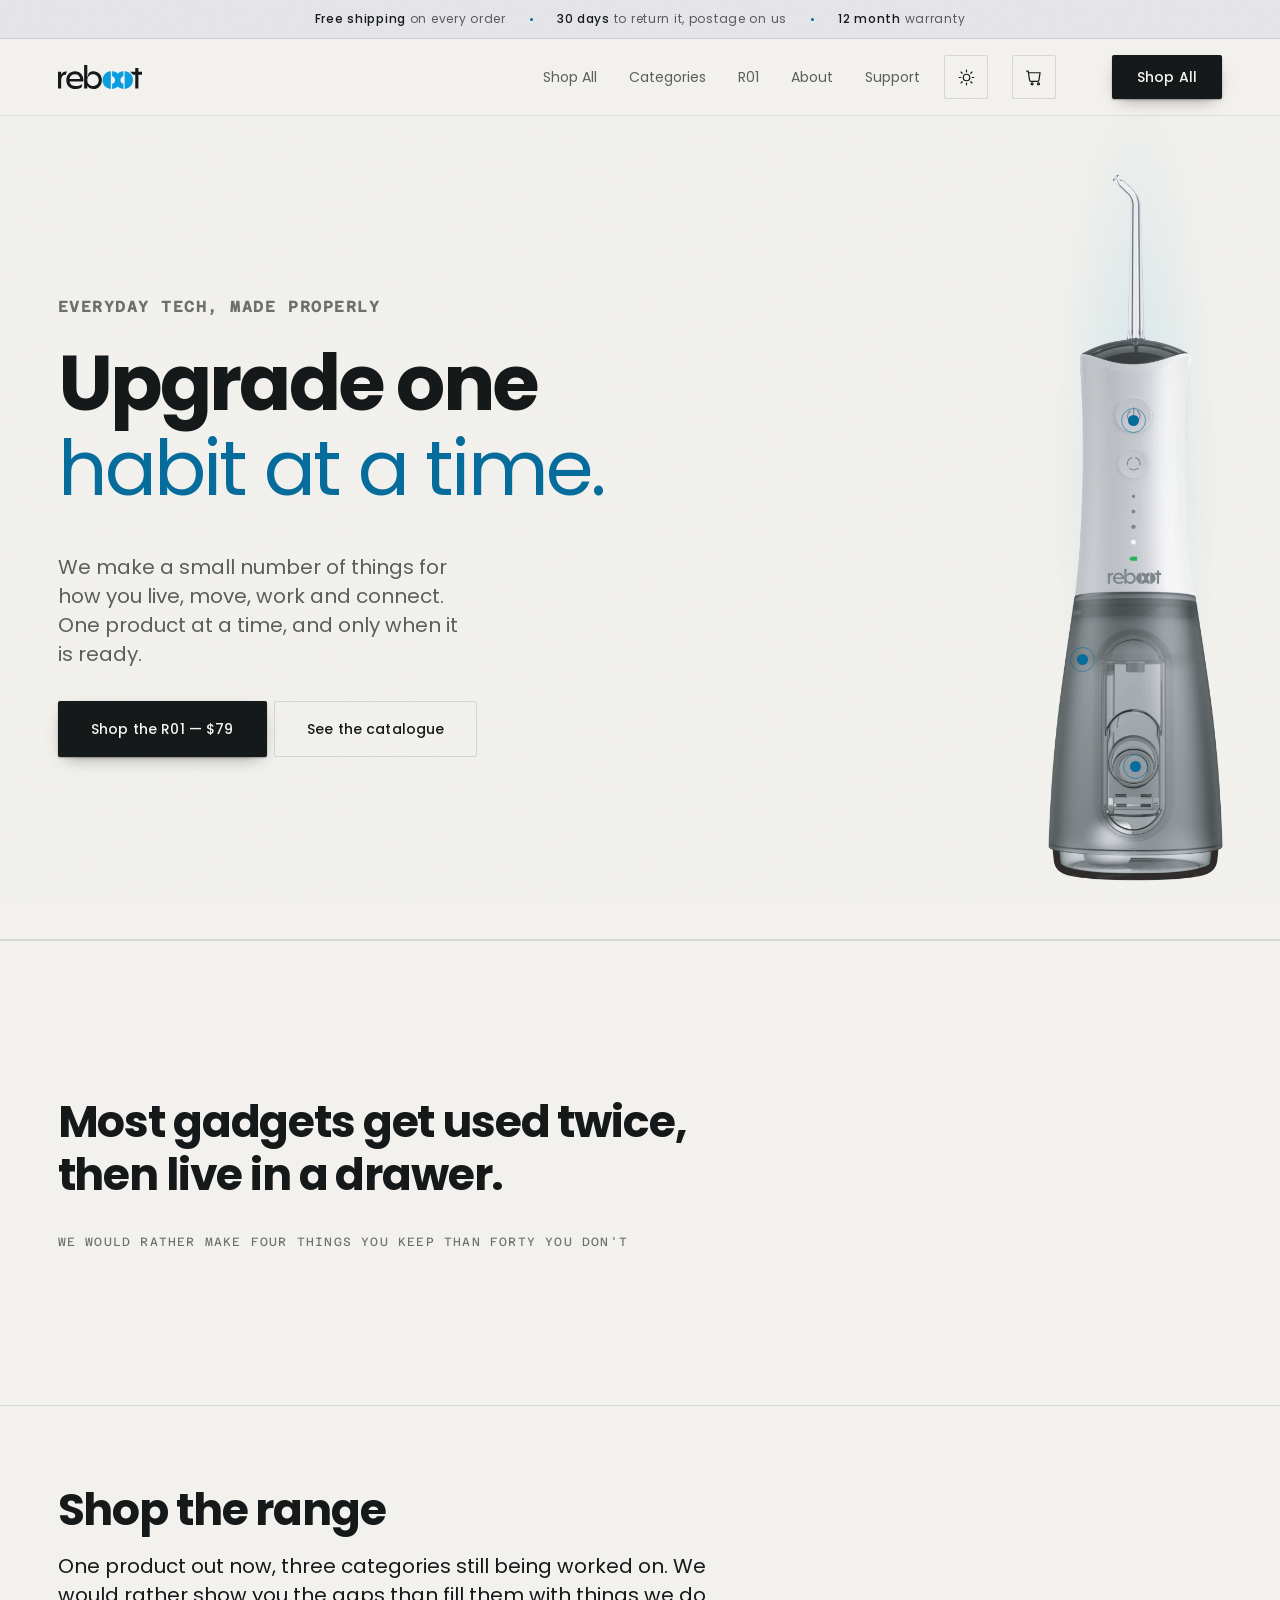
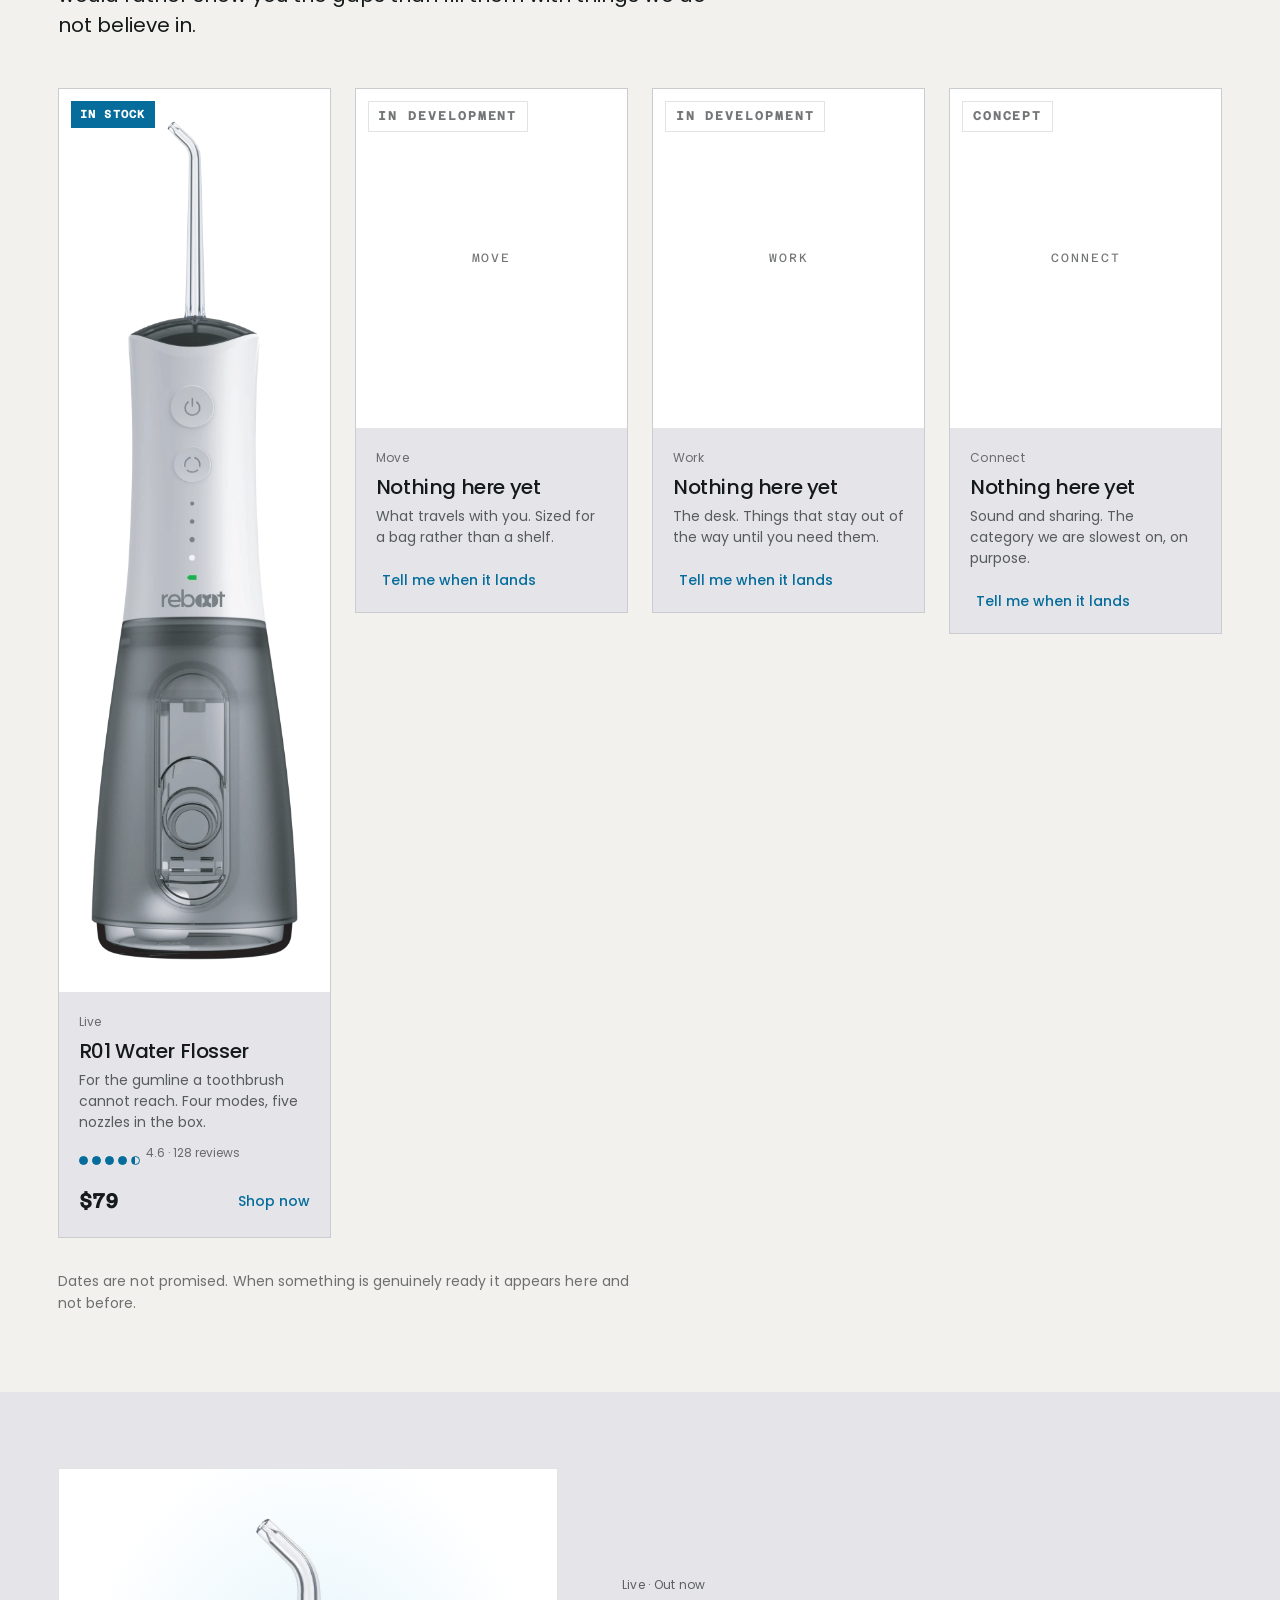
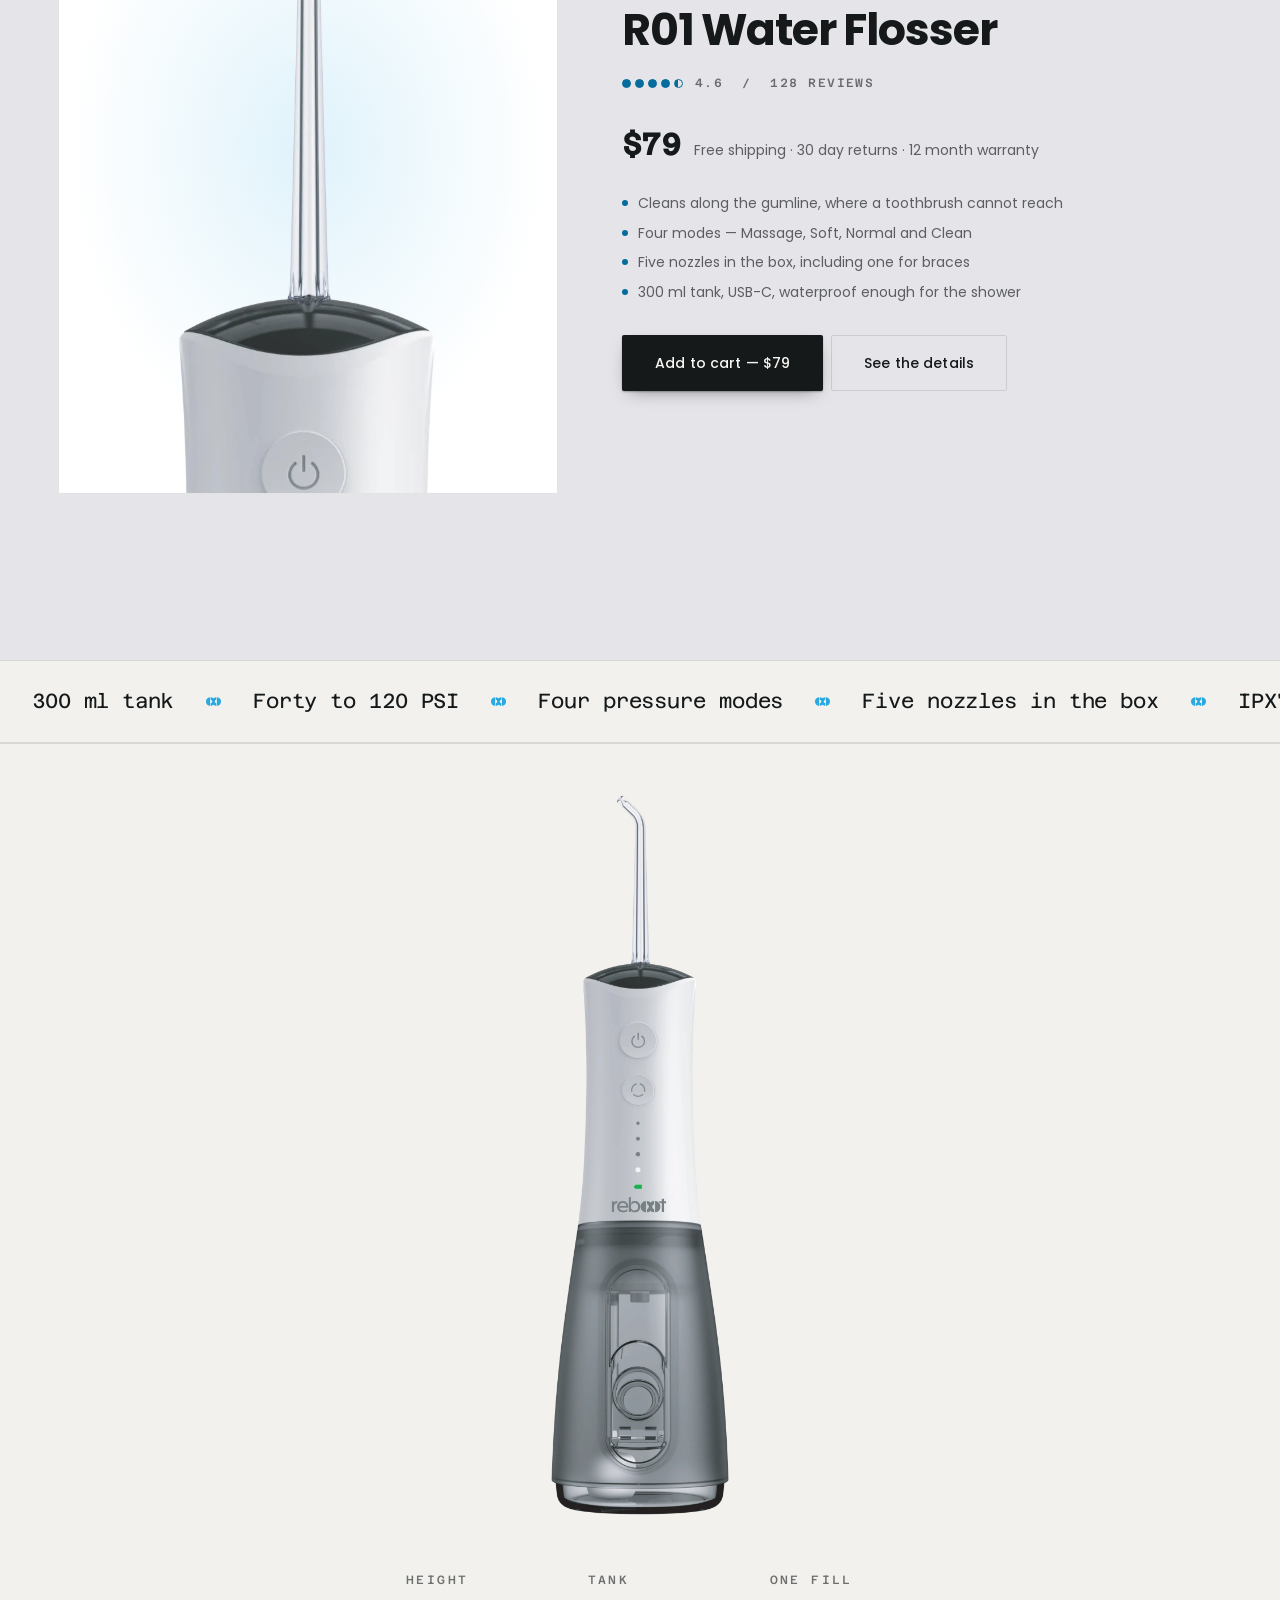
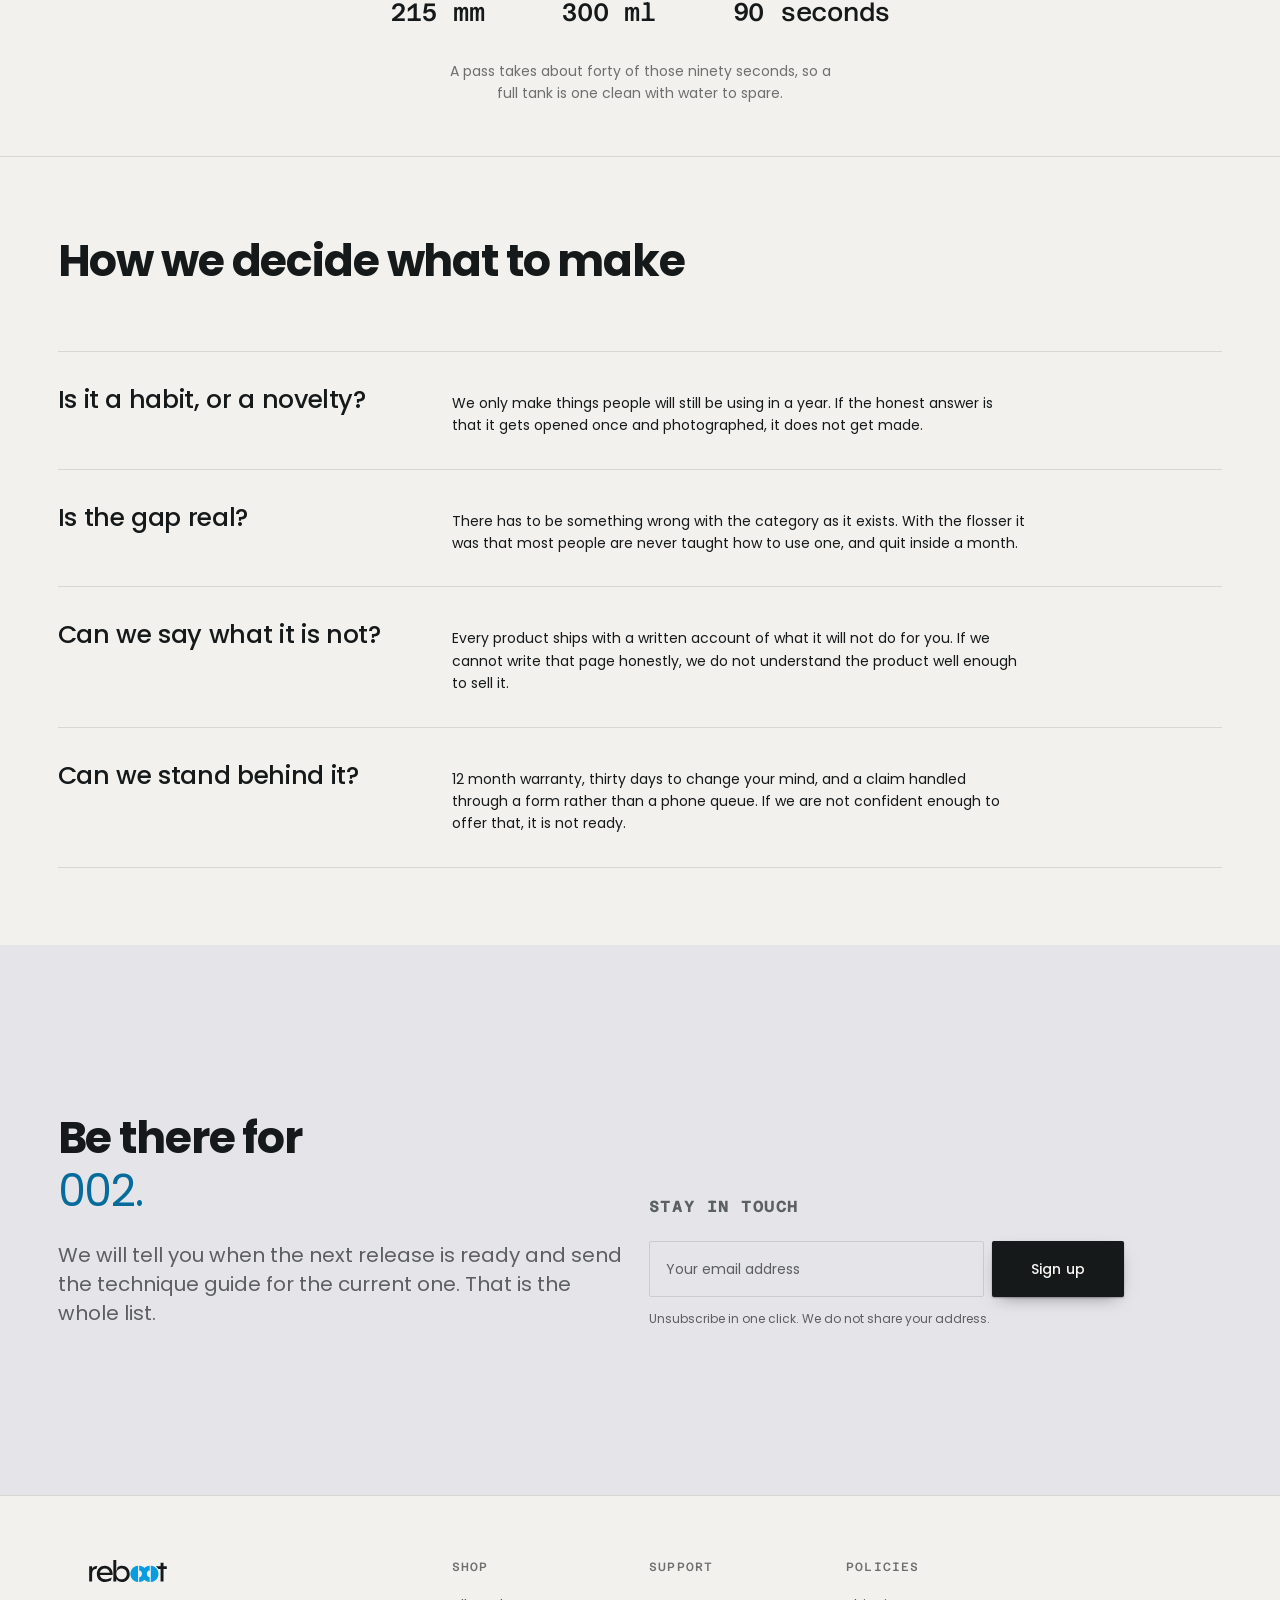
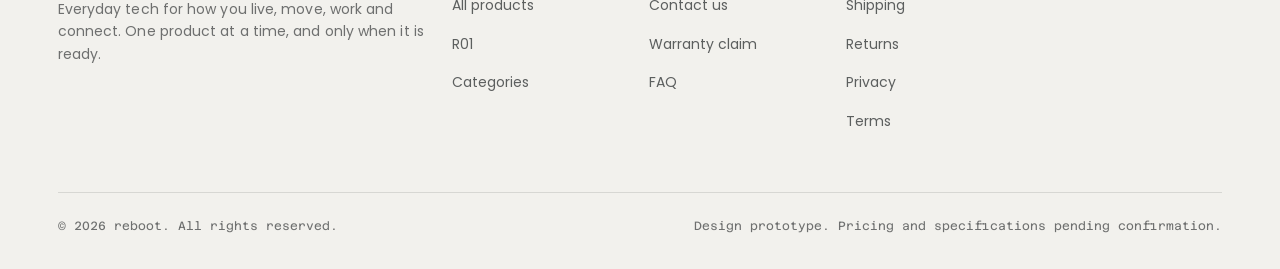
==== commit 96d185c3: "Follow the manual, use the real product photograph, and ship both grounds Three things.  **The manua" ====
--- a/site/index.html
+++ b/site/index.html
@@ -9,7 +9,9 @@
 <link rel="preload" href="assets/fonts/poppins-400.woff2" as="font" type="font/woff2" crossorigin>
 <link rel="preload" href="assets/fonts/poppins-700.woff2" as="font" type="font/woff2" crossorigin>
 <link rel="preload" href="assets/fonts/azeret-500.woff2" as="font" type="font/woff2" crossorigin>
-<script>document.documentElement.classList.add('js')</script>
+<script>(function(){var t=null;try{t=localStorage.getItem('rb-theme')}catch(e){}
+if(t!=='light'&&t!=='dark')t=window.matchMedia('(prefers-color-scheme: light)').matches?'light':'dark';
+var d=document.documentElement;d.setAttribute('data-theme',t);d.classList.add('js')})()</script>
 <link rel="stylesheet" href="assets/css/site.css">
 <link rel="icon" href="assets/img/mark-blue.svg" type="image/svg+xml">
 <meta property="og:title" content="reboot — everyday tech worth keeping">
@@ -19,6 +21,14 @@
 </head>
 <body>
 <a class="skip" href="#main">Skip to content</a>
+
+<div class="promo">
+  <div class="wrap">
+    <span><b>Free shipping</b> on every order</span><i aria-hidden="true"></i>
+    <span><b>30 days</b> to return it, postage on us</span><i aria-hidden="true"></i>
+    <span><b>12 month</b> warranty</span>
+  </div>
+</div>
 
 <header class="hdr">
   <div class="wrap hdr-in">
@@ -31,6 +41,10 @@
       <a href="about.html">About</a>
       <a href="contact.html">Support</a>
     </nav>
+    <button type="button" class="themebtn" data-theme-toggle aria-pressed="false" aria-label="Switch to light">
+      <svg class="t-moon" viewBox="0 0 24 24" aria-hidden="true"><path d="M20 14.6A8.6 8.6 0 0 1 9.4 4 8.6 8.6 0 1 0 20 14.6Z"/></svg>
+      <svg class="t-sun" viewBox="0 0 24 24" aria-hidden="true"><circle cx="12" cy="12" r="4.1"/><path d="M12 2.7v2.1M12 19.2v2.1M4.8 12H2.7M21.3 12h-2.1M6.6 6.6 5.1 5.1M18.9 18.9l-1.5-1.5M17.4 6.6l1.5-1.5M5.1 18.9l1.5-1.5"/></svg>
+    </button>
     <button type="button" class="cartbtn" data-cart-open aria-label="Open cart" aria-controls="cart-drawer">
       <svg viewBox="0 0 24 24" aria-hidden="true"><path d="M4 6h15l-1.4 9.3a2 2 0 0 1-2 1.7H7.8a2 2 0 0 1-2-1.7L4 4H1.6"/><circle cx="9" cy="20" r="1.3"/><circle cx="17" cy="20" r="1.3"/></svg>
       <span class="cart-badge" data-cart-badge>0</span>
@@ -48,23 +62,23 @@
     <div class="wrap hero-body">
       <div class="hero-draw" data-tilt>
         <div class="tilt glow">
-          <img src="assets/img/prod-white-34.webp" width="362" height="1400" alt=""
+          <img src="assets/img/r01.webp" width="628" height="2544" alt=""
                fetchpriority="high" decoding="async">
           <!-- Three hotspots, on the three things a buyer actually asks about.
                Each is a real button, so keyboard and screen readers get the
                same information the pointer does. -->
           <div class="hotspots">
-            <button type="button" class="hs" style="--x:53%;--y:22%" aria-expanded="false"
+            <button type="button" class="hs" style="--x:49%;--y:37%" aria-expanded="false"
                     aria-label="Mode and power controls">
               <i aria-hidden="true"></i>
-              <span class="hs-tip"><b>Four modes</b><span>Soft, Standard, High and Pulse, stepped through with the lower button.</span></span>
+              <span class="hs-tip"><b>Four modes</b><span>Massage, Soft, Normal and Clean, stepped through with the lower button.</span></span>
             </button>
-            <button type="button" class="hs" style="--x:57%;--y:63%" aria-expanded="false"
+            <button type="button" class="hs" style="--x:50%;--y:79%" aria-expanded="false"
                     aria-label="Water tank">
               <i aria-hidden="true"></i>
               <span class="hs-tip"><b>300 ml tank</b><span>About ninety seconds of water. Twists off to fill and to clean.</span></span>
             </button>
-            <button type="button" class="hs" data-side="left" style="--x:46%;--y:88%" aria-expanded="false"
+            <button type="button" class="hs" data-side="left" style="--x:20%;--y:66%" aria-expanded="false"
                     aria-label="Water resistance rating">
               <i aria-hidden="true"></i>
               <span class="hs-tip"><b>IPX7</b><span>Rated for immersion, so it is safe to use and rinse in the shower.</span></span>
@@ -120,7 +134,7 @@
         <a class="pc rv" href="product.html" style="--acc:#079DE0">
           <div class="pc-fig">
             <span class="pc-tag">In stock</span>
-            <img src="assets/img/prod-white-34.webp" width="362" height="1400" loading="lazy"
+            <img src="assets/img/r01.webp" width="628" height="2544" loading="lazy"
                  alt="reboot R01 cordless water flosser, three quarter view">
           </div>
           <div class="pc-bd">
@@ -180,8 +194,8 @@
     <div class="wrap">
       <div class="feat">
         <figure class="feat-fig glow halo" style="margin:0">
-          <img src="assets/img/prod-white-34l.webp" width="362" height="1400" loading="lazy"
-               alt="reboot R01 cordless water flosser in Soft White">
+          <img src="assets/img/r01.webp" width="628" height="2544" loading="lazy"
+               alt="reboot R01 cordless water flosser in Soft White, with the smoke grey tank below the body">
         </figure>
         <div class="rv">
           <span class="pc-cat">Live &middot; Out now</span>
@@ -193,7 +207,7 @@
           <div class="feat-pr"><b>$79</b><span>Free shipping &middot; 30 day returns &middot; 12 month warranty</span></div>
           <ul class="feat-list">
             <li>Cleans along the gumline, where a toothbrush cannot reach</li>
-            <li>Four pressure modes, from Soft to High</li>
+            <li>Four modes &mdash; Massage, Soft, Normal and Clean</li>
             <li>Five nozzles in the box, including one for braces</li>
             <li>300 ml tank, USB-C, waterproof enough for the shower</li>
           </ul>
@@ -232,8 +246,8 @@
   <section class="moment sec-air" aria-labelledby="objh">
     <div class="wrap bleed">
       <h2 id="objh" class="vh">The object</h2>
-      <img src="assets/img/prod-white-34.webp" width="362" height="1400" loading="lazy"
-           alt="reboot Water Flosser in Soft White, three quarter view showing the power and mode buttons and the tank window">
+      <img src="assets/img/r01.webp" width="628" height="2544" loading="lazy"
+           alt="The R01 seen straight on, showing the power and mode buttons, the mode indicators and the tank">
       <dl class="moment-facts">
         <div><dt>Height</dt><dd>215 mm</dd></div>
         <div><dt>Tank</dt><dd>300 ml</dd></div>
--- a/site/assets/css/site.css
+++ b/site/assets/css/site.css
@@ -18,7 +18,7 @@
   --ochre:#E07A5F;          /* warm ochre  6.56:1 on graphite, 6.00:1 on ink */
   --ochre-text:#9C4526;     /* the same hue dark enough for cream grounds */
   --glass:rgba(13,17,19,.72);
-  --glass-line:rgba(255,255,255,.09);
+  --glass-line:rgba(var(--tint),.09);
   --blue:#079DE0;
   --blue-text:#056C9B;      /* 4.61:1 on Soft Silver, 5.79:1 on white */
   --orange-text:#A44D00;   /* 4.59:1 on Soft Silver, 5.77:1 on white */
@@ -34,9 +34,9 @@
      genuinely sits ON a white surface must not follow it, or it turns
      white-on-white. */
   --on-white:#15191A;
-  --on-dark:rgba(255,255,255,.68);
-  --on-dark-dim:rgba(255,255,255,.44);
-  --line-dark:rgba(255,255,255,.12);
+  --on-dark:rgba(var(--tint),.68);
+  --on-dark-dim:rgba(var(--tint),.44);
+  --line-dark:rgba(var(--tint),.12);
   --line-light:#D2D3D8;
   --ink-soft:#4A5154;
 
@@ -74,7 +74,51 @@
 
   --ease:cubic-bezier(.22,.61,.36,1);
   --ease-io:cubic-bezier(.65,0,.35,1);
-}
+
+  /* ---- theme axis ----
+     Two grounds, one set of rules. --tint is the channel that lightens a
+     surface, and it is the only thing sixty-odd rgba() values in this file
+     refer to; --white is the colour text takes ON the ground and --on-white
+     is the ground itself, so a primary button is always the inverse of the
+     page. Flipping those three inverts the entire site without touching a
+     single component rule. */
+  --tint:255,255,255;
+  --glass-solid:#0D1113;
+  --dim-2:#878C8E;
+  --blue-band:var(--blue);      /* accent on an alternate band */
+  --orange-band:var(--orange);
+  --plate:#0F1214;              /* technical drawings keep their dark plate
+                                   in both themes: the line work is white */
+}
+
+/* The light ground. The brand book runs Soft Silver Gray as its paper, so the
+   page becomes paper and the alternate bands become white and silver rather
+   than graphite and off-black. Blue and orange step down to their dark-on-pale
+   values throughout, which is the same pair the book specifies for print. */
+:root[data-theme="light"]{
+  --tint:21,25,26;
+  --ink:#F2F1ED;
+  --ink-2:#E9E8E3;
+  --ink-3:#DDDCD7;
+  --surface-0:#FFFFFF;
+  --surface-1:#E5E5E9;
+  --white:#15191A;
+  --on-white:#F7F6F3;
+  --glass:rgba(242,241,237,.78);
+  --glass-solid:#F2F1ED;
+  --dim-2:#5B6163;
+  --blue:#056C9B;
+  --blue-band:#056C9B;
+  --orange:#A44D00;
+  --orange-band:#A44D00;
+  --ochre:#9C4526;
+  --teal:#0A7F87;
+  --line-light:#C9CAC6;
+  --ink-soft:#4A5154;
+  --on-dark-dim:rgba(var(--tint),.60);
+  color-scheme:light;
+}
+:root{color-scheme:dark}
 
 /* The brand's primary face is Aloevera, a geometric sans. It is a commercial
    licence and cannot be redistributed here, so this ships Poppins: the same
@@ -153,11 +197,11 @@
    resolves to the value that is correct on a dark ground. */
 .light,.paper{
   color:var(--white);
-  --ink:#FFFFFF;
-  --ink-soft:rgba(255,255,255,.66);
-  --line-light:rgba(255,255,255,.12);
-  --blue-text:var(--blue);
-  --orange-text:var(--orange);
+  --ink:var(--white);
+  --ink-soft:rgba(var(--tint),.66);
+  --line-light:rgba(var(--tint),.12);
+  --blue-text:var(--blue-band);
+  --orange-text:var(--orange-band);
 }
 .light{background:var(--surface-1)}
 .paper{background:var(--surface-0)}
@@ -179,7 +223,7 @@
 .lede{font-size:var(--f-md);line-height:1.45;color:var(--on-dark);font-weight:400}
 .light .lede,.paper .lede{color:var(--ink-soft)}
 .dim{color:var(--on-dark-dim)}
-.light .dim,.paper .dim{color:#878C8E}
+.light .dim,.paper .dim{color:var(--dim-2)}
 .accent{color:var(--blue)}
 .light .accent,.paper .accent{color:var(--blue-text)}
 .measure{max-width:52ch}
@@ -191,7 +235,7 @@
   font-size:var(--f-xs);font-weight:500;letter-spacing:.2em;text-transform:uppercase;
   color:var(--on-dark-dim);display:block;
 }
-.light .label,.paper .label{color:#878C8E}
+.light .label,.paper .label{color:var(--dim-2)}
 
 /* section index number, hung in the margin */
 .snum{
@@ -201,7 +245,7 @@
 .light .snum,.paper .snum{color:var(--blue-text)}
 .snum b{font-weight:500}
 .snum span{color:var(--on-dark-dim);text-transform:uppercase}
-.light .snum span,.paper .snum span{color:#878C8E}
+.light .snum span,.paper .snum span{color:var(--dim-2)}
 
 /* ============ BUTTONS ============ */
 .btn{
@@ -242,7 +286,7 @@
 /* the blur is the whole point of the bar; without support, fall back to opaque
    rather than to translucent-and-unreadable */
 @supports not ((backdrop-filter:blur(1px)) or (-webkit-backdrop-filter:blur(1px))){
-  .hdr{background:#0D1113}
+  .hdr{background:var(--glass-solid)}
 }
 .hdr-in{display:flex;align-items:center;gap:var(--s3);min-height:76px}
 .brand{display:flex;align-items:center;text-decoration:none;flex:0 0 auto}
@@ -319,7 +363,7 @@
 .fig-sm img{height:clamp(7rem,13vw,11rem);width:auto}
 .fig-sm figcaption{margin-top:var(--s2);font-size:var(--f-xs);font-weight:500;
   letter-spacing:.14em;text-transform:uppercase;color:var(--on-dark-dim)}
-.light .fig-sm figcaption,.paper .fig-sm figcaption{color:#878C8E}
+.light .fig-sm figcaption,.paper .fig-sm figcaption{color:var(--dim-2)}
 
 /* measured range. Two numbers and the distance between them, nothing invented */
 .scale{display:flex;align-items:center;gap:var(--s3)}
@@ -375,7 +419,7 @@
 .score b{display:block;font-size:clamp(3rem,6vw,4.6rem);font-weight:600;
   letter-spacing:-.04em;line-height:1}
 .score-n{display:block;margin-top:0.75rem;font-size:var(--f-xs);font-weight:500;
-  letter-spacing:.14em;text-transform:uppercase;color:#878C8E}
+  letter-spacing:.14em;text-transform:uppercase;color:var(--dim-2)}
 .dots{display:inline-flex;gap:0.25rem;margin-top:var(--s2)}
 .dots i{width:9px;height:9px;border-radius:50%;border:1px solid var(--blue-text);
   background:transparent;flex:0 0 auto}
@@ -384,10 +428,10 @@
 
 .dist{margin:0;display:grid;gap:0.5rem}
 .dist>div{display:grid;grid-template-columns:1.2rem 1fr 2.2rem;gap:var(--s2);align-items:center}
-.dist dt{font-size:var(--f-xs);font-weight:500;color:#878C8E;font-feature-settings:"tnum" 1}
+.dist dt{font-size:var(--f-xs);font-weight:500;color:var(--dim-2);font-feature-settings:"tnum" 1}
 .dist dd{margin:0;height:3px;background:var(--line-light)}
 .dist dd span{display:block;height:100%;width:var(--p);background:var(--blue-text)}
-.dist em{font-style:normal;font-size:var(--f-xs);font-weight:500;color:#878C8E;
+.dist em{font-style:normal;font-size:var(--f-xs);font-weight:500;color:var(--dim-2);
   text-align:right;font-feature-settings:"tnum" 1}
 
 .reviews{margin-top:var(--s6);border-top:1px solid var(--line-light)}
@@ -396,7 +440,7 @@
 .rev-who{grid-column:1/span 4;grid-row:1}
 .rev-body{grid-column:5/span 6;grid-row:1}
 .rev-date{grid-column:11/span 2;grid-row:1;justify-self:end;font-size:var(--f-xs);
-  font-weight:500;letter-spacing:.12em;text-transform:uppercase;color:#878C8E}
+  font-weight:500;letter-spacing:.12em;text-transform:uppercase;color:var(--dim-2)}
 .rev-who .dots{margin-top:0}
 .rev-who b{display:block;margin-top:0.75rem;font-size:var(--f-sm);font-weight:500;color:var(--ink)}
 .rev-tag{display:block;margin-top:.25rem;font-size:var(--f-xs);font-weight:500;
@@ -472,10 +516,10 @@
 .light .case-tip,.paper .case-tip{color:var(--blue-text)}
 .case-q{margin-left:0.5rem;font-size:var(--f-xs);font-weight:500;
   letter-spacing:.08em;color:var(--on-dark-dim);vertical-align:.35em}
-.light .case-q,.paper .case-q{color:#878C8E}
+.light .case-q,.paper .case-q{color:var(--dim-2)}
 .light .case,.paper .case{border-color:var(--line-light)}
 .case:hover{background:var(--ink-2)}
-.light .case:hover,.paper .case:hover{background:rgba(255,255,255,.04)}
+.light .case:hover,.paper .case:hover{background:rgba(var(--tint),.04)}
 .case h3{font-size:var(--f-lg);font-weight:500;letter-spacing:-.014em;line-height:1.3}
 .case p{font-size:var(--f-sm)}
 
@@ -486,7 +530,7 @@
   border-bottom:1px solid var(--line-dark);font-size:var(--f-sm)}
 .light .spec div,.paper .spec div{border-color:var(--line-light)}
 .spec dt{color:var(--on-dark-dim)}
-.light .spec dt,.paper .spec dt{color:#878C8E}
+.light .spec dt,.paper .spec dt{color:var(--dim-2)}
 .spec dd{margin:0;font-weight:500;text-align:right;font-variant-numeric:tabular-nums}
 .pending{font-weight:300;font-style:italic;color:var(--on-dark-dim)}
 .light .pending,.paper .pending{color:#9AA0A2}
@@ -582,7 +626,7 @@
 .sw i{flex:0 0 auto}
 .sw:hover{border-color:var(--on-dark-dim)}
 .sw[aria-pressed=true]{border-color:var(--blue)}
-.sw i{width:15px;height:15px;border-radius:50%;display:block;border:1px solid rgba(255,255,255,.22)}
+.sw i{width:15px;height:15px;border-radius:50%;display:block;border:1px solid rgba(var(--tint),.22)}
 .buy-actions{margin-top:var(--s4);display:grid;gap:0.5rem}
 .reassure{margin-top:var(--s4);border-top:1px solid var(--line-dark)}
 .reassure div{display:flex;gap:var(--s2);padding-block:1rem;border-bottom:1px solid var(--line-dark);font-size:var(--f-sm)}
@@ -715,7 +759,7 @@
 .light .hang-n b,.paper .hang-n b{color:var(--blue-text)}
 .hang-n span{display:block;font-size:var(--f-xs);letter-spacing:.16em;text-transform:uppercase;
   color:var(--on-dark-dim);margin-top:0.5rem}
-.light .hang-n span,.paper .hang-n span{color:#878C8E}
+.light .hang-n span,.paper .hang-n span{color:var(--dim-2)}
 
 /* B. full-bleed statement band, used to change tempo between sections */
 .band{background:var(--ink);color:var(--white);padding-block:clamp(5rem,12vw,10rem);
@@ -769,7 +813,7 @@
 .empty p{font-size:var(--f-sm);max-width:46ch;margin-inline:auto}
 .empty .why{margin-top:var(--s3);padding-top:var(--s3);border-top:1px solid var(--line-dark);
   font-size:var(--f-xs);color:var(--on-dark-dim);letter-spacing:.02em}
-.light .empty .why,.paper .empty .why{border-top-color:var(--line-light);color:#878C8E}
+.light .empty .why,.paper .empty .why{border-top-color:var(--line-light);color:var(--dim-2)}
 
 /* ============ PDP RHYTHM ============ */
 .pdp-grid{align-items:start}
@@ -782,10 +826,10 @@
    Type steps are fixed so a heading never competes with its neighbour. */
 .eyeline{margin-bottom:var(--s3)}
 .eyeline span{display:block;font-size:var(--f-xs);font-weight:500;letter-spacing:.2em;text-transform:uppercase;color:var(--on-dark-dim)}
-.light .eyeline span,.paper .eyeline span{color:#878C8E}
+.light .eyeline span,.paper .eyeline span{color:var(--dim-2)}
 .sub{font-size:var(--f-md);line-height:1.45;margin-top:var(--s2);max-width:56ch}
 .sub-dim{color:var(--on-dark-dim)}
-.light .sub-dim,.paper .sub-dim{color:#878C8E}
+.light .sub-dim,.paper .sub-dim{color:var(--dim-2)}
 
 /* figures gain a slow settle on reveal */
 .js .figure img,.js .diagram{transition:transform 1.2s var(--ease-io),opacity .9s var(--ease)}
@@ -932,8 +976,8 @@
 .cat-stock p{font-size:var(--f-sm);color:var(--on-dark);line-height:1.55}
 .light .cat-stock p,.paper .cat-stock p{color:var(--ink-soft)}
 a.cat-row{text-decoration:none;transition:background .25s var(--ease)}
-a.cat-row:hover{background:rgba(255,255,255,.03)}
-.light a.cat-row:hover,.paper a.cat-row:hover{background:rgba(255,255,255,.04)}
+a.cat-row:hover{background:rgba(var(--tint),.03)}
+.light a.cat-row:hover,.paper a.cat-row:hover{background:rgba(var(--tint),.04)}
 a.cat-row:hover .cat-nm{color:var(--acc,var(--blue))}
 @media(max-width:820px){
   .cat-ix{grid-column:1/span 12}
@@ -1178,7 +1222,7 @@
 .ship-meter{margin-bottom:var(--s4)}
 .ship-meter p{font-size:var(--f-xs);letter-spacing:.06em;color:var(--on-dark);margin-bottom:.6rem}
 .ship-meter b{color:var(--teal);font-weight:500}
-.ship-bar{height:3px;background:rgba(255,255,255,.11);overflow:hidden}
+.ship-bar{height:3px;background:rgba(var(--tint),.11);overflow:hidden}
 .ship-bar i{display:block;height:100%;width:100%;background:var(--teal);
   transform:scaleX(var(--p,0));transform-origin:0 50%;
   transition:transform .6s cubic-bezier(.16,1,.3,1)}
@@ -1382,7 +1426,7 @@
   font-variant-numeric:tabular-nums;letter-spacing:.02em}
 /* loudness read-out: five bars, lit according to the mode */
 .db{display:inline-flex;align-items:flex-end;gap:3px;height:15px;margin-top:.35rem}
-.db i{width:4px;background:rgba(255,255,255,.18);transition:background .3s var(--ease),height .3s var(--ease)}
+.db i{width:4px;background:rgba(var(--tint),.18);transition:background .3s var(--ease),height .3s var(--ease)}
 .db i:nth-child(1){height:5px}.db i:nth-child(2){height:8px}.db i:nth-child(3){height:11px}
 .db i:nth-child(4){height:13px}.db i:nth-child(5){height:15px}
 .db i.on{background:var(--teal)}
@@ -1581,11 +1625,11 @@
 .psi-slider input[type=range]:active{cursor:grabbing}
 .psi-slider input[type=range]::-webkit-slider-runnable-track{
   height:2px;background:linear-gradient(90deg,var(--blue) 0%,var(--blue) var(--fill,0%),
-    rgba(255,255,255,.14) var(--fill,0%),rgba(255,255,255,.14) 100%);
+    rgba(var(--tint),.14) var(--fill,0%),rgba(var(--tint),.14) 100%);
 }
 .psi-slider input[type=range]::-moz-range-track{
   height:2px;background:linear-gradient(90deg,var(--blue) 0%,var(--blue) var(--fill,0%),
-    rgba(255,255,255,.14) var(--fill,0%),rgba(255,255,255,.14) 100%);
+    rgba(var(--tint),.14) var(--fill,0%),rgba(var(--tint),.14) 100%);
 }
 .psi-slider input[type=range]::-webkit-slider-thumb{
   -webkit-appearance:none;appearance:none;width:20px;height:20px;margin-top:-9px;
@@ -1714,3 +1758,141 @@
 .light .feat-list li,.paper .feat-list li{color:var(--ink-soft)}
 .feat-list li::before{content:"";flex:0 0 auto;width:6px;height:6px;margin-top:.5em;
   border-radius:50%;background:var(--blue)}
+
+/* ============ THEME ============
+   The technical drawings are white line work with a transparent ground, so on
+   the pale theme they are inverted rather than re-drawn: one filter, no second
+   set of files. The inline diagrams carry baked-in fills instead, so they keep
+   their dark plate in both themes — a drawing on a dark sheet is a convention
+   the reader already knows from the engineering pack. */
+.diagram,.light .diagram,.paper .diagram{background:var(--plate)}
+.sim-stage{background:var(--plate)}
+/* The inspector keeps the page's own ground: its drawings are inverted on the
+   pale theme, so they need a pale sheet to be inverted onto. */
+:root[data-theme="light"] img[src*="dwg-"]{filter:invert(1)}
+:root[data-theme="light"] .glow::before{
+  background:radial-gradient(ellipse 62% 46% at 50% 46%,rgba(7,157,224,.13) 0%,rgba(7,157,224,.05) 45%,transparent 78%)}
+:root[data-theme="light"] body::after{opacity:.02}
+
+.themebtn{
+  position:relative;width:44px;height:44px;flex:0 0 auto;cursor:pointer;border-radius:2px;
+  display:grid;place-items:center;border:1px solid var(--line-dark);
+  transition:border-color .25s var(--ease),color .25s var(--ease);
+}
+.themebtn:hover{border-color:var(--blue);color:var(--blue)}
+.themebtn svg{width:19px;height:19px;fill:none;stroke:currentColor;stroke-width:1.5;
+  stroke-linecap:round;stroke-linejoin:round}
+.themebtn .t-sun{display:none}
+:root[data-theme="light"] .themebtn .t-sun{display:block}
+:root[data-theme="light"] .themebtn .t-moon{display:none}
+
+/* ============ ANNOUNCEMENT BAR ============
+   The one line a storefront is allowed above the masthead. It states the two
+   things that change whether somebody buys, and nothing else. */
+.promo{background:var(--surface-1);border-bottom:1px solid var(--line-dark);
+  color:var(--on-dark);font-size:var(--f-xs);letter-spacing:.06em}
+.promo .wrap{display:flex;align-items:center;justify-content:center;gap:var(--s3);
+  flex-wrap:wrap;min-height:38px;padding-block:.45rem;text-align:center}
+.promo b{font-weight:500;color:var(--white)}
+.promo i{width:3px;height:3px;border-radius:50%;background:var(--blue);flex:0 0 auto}
+@media(max-width:640px){.promo span:nth-child(n+4){display:none}}
+
+/* ============ TRUST ROW ============ */
+.trust{display:grid;grid-template-columns:repeat(4,minmax(0,1fr));
+  border-block:1px solid var(--line-dark)}
+@media(max-width:820px){.trust{grid-template-columns:repeat(2,minmax(0,1fr))}}
+/* the child div inside each cell must not inherit the cell's flex row */
+.trust>div{padding:var(--s4) var(--s3);display:flex;gap:var(--s2);align-items:flex-start;
+  border-left:1px solid var(--line-dark)}
+.trust>div:first-child{border-left:0}
+@media(max-width:820px){.trust>div:nth-child(3){border-left:0}}
+.trust svg{width:22px;height:22px;flex:0 0 auto;fill:none;stroke:var(--blue);
+  stroke-width:1.4;stroke-linecap:round;stroke-linejoin:round;margin-top:2px}
+.trust b{display:block;font-size:var(--f-sm);font-weight:500;line-height:1.35}
+.trust span{display:block;font-size:var(--f-xs);color:var(--on-dark-dim);line-height:1.5;margin-top:.25rem}
+
+/* ============ IN THE BOX ============
+   Straight off page 01 of the manual. Counts, not adjectives. */
+.box-list{display:grid;grid-template-columns:repeat(auto-fit,minmax(180px,1fr));
+  gap:0;border-top:1px solid var(--line-dark)}
+.box-item{padding:var(--s4) var(--s3) var(--s4) 0;border-bottom:1px solid var(--line-dark);
+  display:flex;gap:var(--s3);align-items:baseline}
+.box-item .n{font-family:Azeret,ui-monospace,monospace;font-size:var(--f-sm);font-weight:500;
+  color:var(--blue);font-variant-numeric:tabular-nums;flex:0 0 auto}
+.box-item h3{font-size:var(--f-md);font-weight:500;letter-spacing:-.015em;line-height:1.3}
+.box-item p{font-size:var(--f-sm);color:var(--on-dark);line-height:1.55;margin-top:.35rem}
+
+/* ============ ANATOMY ============
+   The manual's "get to know your flosser" page, with the photograph doing the
+   work the line drawing does on paper. Every label is a real control. */
+.anat{display:grid;grid-template-columns:minmax(0,5fr) minmax(0,6fr);
+  gap:clamp(1.5rem,5vw,4.5rem);align-items:center}
+@media(max-width:820px){.anat{grid-template-columns:1fr}}
+.anat-fig{display:grid;place-items:center;padding:var(--s4) 0}
+/* the pins are placed as a percentage of the photograph, so this box has to
+   shrink-wrap the image rather than fill the column */
+.anat-img{position:relative;display:block;height:min(64vh,620px)}
+.anat-img>img{height:100%;width:auto}
+@media(max-width:820px){.anat-img{height:min(52vh,460px)}}
+.anat-pin{position:absolute;transform:translate(-50%,-50%);width:26px;height:26px;border-radius:50%;cursor:pointer;
+  display:grid;place-items:center;border:1px solid var(--line-dark);
+  background:var(--glass);-webkit-backdrop-filter:blur(6px);backdrop-filter:blur(6px);
+  transition:border-color .25s var(--ease),transform .25s var(--ease)}
+.anat-pin::before{content:"";width:6px;height:6px;border-radius:50%;background:var(--blue);
+  transition:transform .3s var(--ease)}
+.anat-pin:hover,.anat-pin.on{border-color:var(--blue);transform:translate(-50%,-50%) scale(1.14)}
+.anat-pin.on::before{transform:scale(1.5)}
+.anat-list{border-top:1px solid var(--line-dark)}
+.anat-row{display:grid;grid-template-columns:auto 1fr;gap:var(--s3);width:100%;text-align:left;
+  align-items:baseline;cursor:pointer;padding-block:clamp(.75rem,1.5vw,1rem);
+  border-bottom:1px solid var(--line-dark);
+  transition:transform .35s var(--ease),color .25s var(--ease)}
+.anat-row .n{font-family:Azeret,ui-monospace,monospace;font-size:var(--f-xs);font-weight:500;
+  color:var(--on-dark-dim);font-variant-numeric:tabular-nums;transition:color .25s var(--ease)}
+.anat-row .k{font-size:var(--f-sm);font-weight:500;display:block}
+.anat-row .d{font-size:var(--f-xs);color:var(--on-dark-dim);line-height:1.55;display:block;margin-top:.2rem}
+.anat-row:hover,.anat-row.on{transform:translateX(.6rem)}
+.anat-row:hover .n,.anat-row.on .n,.anat-row:hover .k,.anat-row.on .k{color:var(--blue)}
+
+/* ============ HOW TO USE ============ */
+.howto{display:grid;grid-template-columns:repeat(auto-fit,minmax(230px,1fr));gap:0;
+  border-top:1px solid var(--line-dark)}
+.howto-s{padding:var(--s4) var(--s3) var(--s4) 0;border-bottom:1px solid var(--line-dark)}
+.howto-s .n{font-family:Azeret,ui-monospace,monospace;font-size:var(--f-xs);font-weight:500;
+  letter-spacing:.14em;color:var(--blue);display:block;margin-bottom:var(--s2)}
+.howto-s h3{font-size:var(--f-md);font-weight:500;letter-spacing:-.015em;line-height:1.3}
+.howto-s p{font-size:var(--f-sm);color:var(--on-dark);line-height:1.6;margin-top:.5rem}
+
+/* ============ CARE & SAFETY ============ */
+.care{display:grid;grid-template-columns:repeat(auto-fit,minmax(260px,1fr));
+  gap:clamp(1.5rem,4vw,3.5rem)}
+.care h3{font-size:var(--f-md);font-weight:500;letter-spacing:-.015em;
+  padding-bottom:var(--s2);border-bottom:1px solid var(--line-dark)}
+.care ul{margin-top:var(--s2)}
+.care li{font-size:var(--f-sm);color:var(--on-dark);line-height:1.6;
+  padding:.55rem 0 .55rem 1.35rem;position:relative}
+.care li::before{content:"";position:absolute;left:0;top:1.05rem;width:6px;height:1px;background:var(--blue)}
+.care-note{margin-top:var(--s4);font-size:var(--f-xs);color:var(--on-dark-dim)}
+
+/* Colour that has to survive both grounds. --blue steps down on the pale
+   theme, so a chip drawn in it needs white type rather than the dark type
+   that reads on the brighter dark-theme blue. The category accents come in
+   from the markup as raw brand hues; on a pale ground they are mixed toward
+   ink so a 12px label still clears 4.5:1 while keeping its hue. */
+:root[data-theme="light"] .pc-tag{color:#FFFFFF}
+:root[data-theme="light"] .pcard-cat,
+:root[data-theme="light"] .slot-cat{color:color-mix(in srgb,var(--acc,var(--blue)) 52%,#0B0E0F)}
+@supports not (color:color-mix(in srgb,red 50%,blue)){
+  :root[data-theme="light"] .pcard-cat,
+  :root[data-theme="light"] .slot-cat{color:var(--ink-soft)}
+}
+/* The inline diagrams keep a dark plate in both themes, so the colour any
+   currentColor inside them inherits has to be a dark-ground colour and not
+   the page's. */
+.diagram svg,.sim-stage svg{color:#E8EAEA}
+
+/* The wordmark is white artwork with a blue mark. On the pale theme it needs
+   the ink cut of the same file rather than a filter, which would swing the
+   blue to orange. */
+:root[data-theme="light"] .brand img,
+:root[data-theme="light"] .ftr-brand img{content:url(../img/logo-ink.svg)}
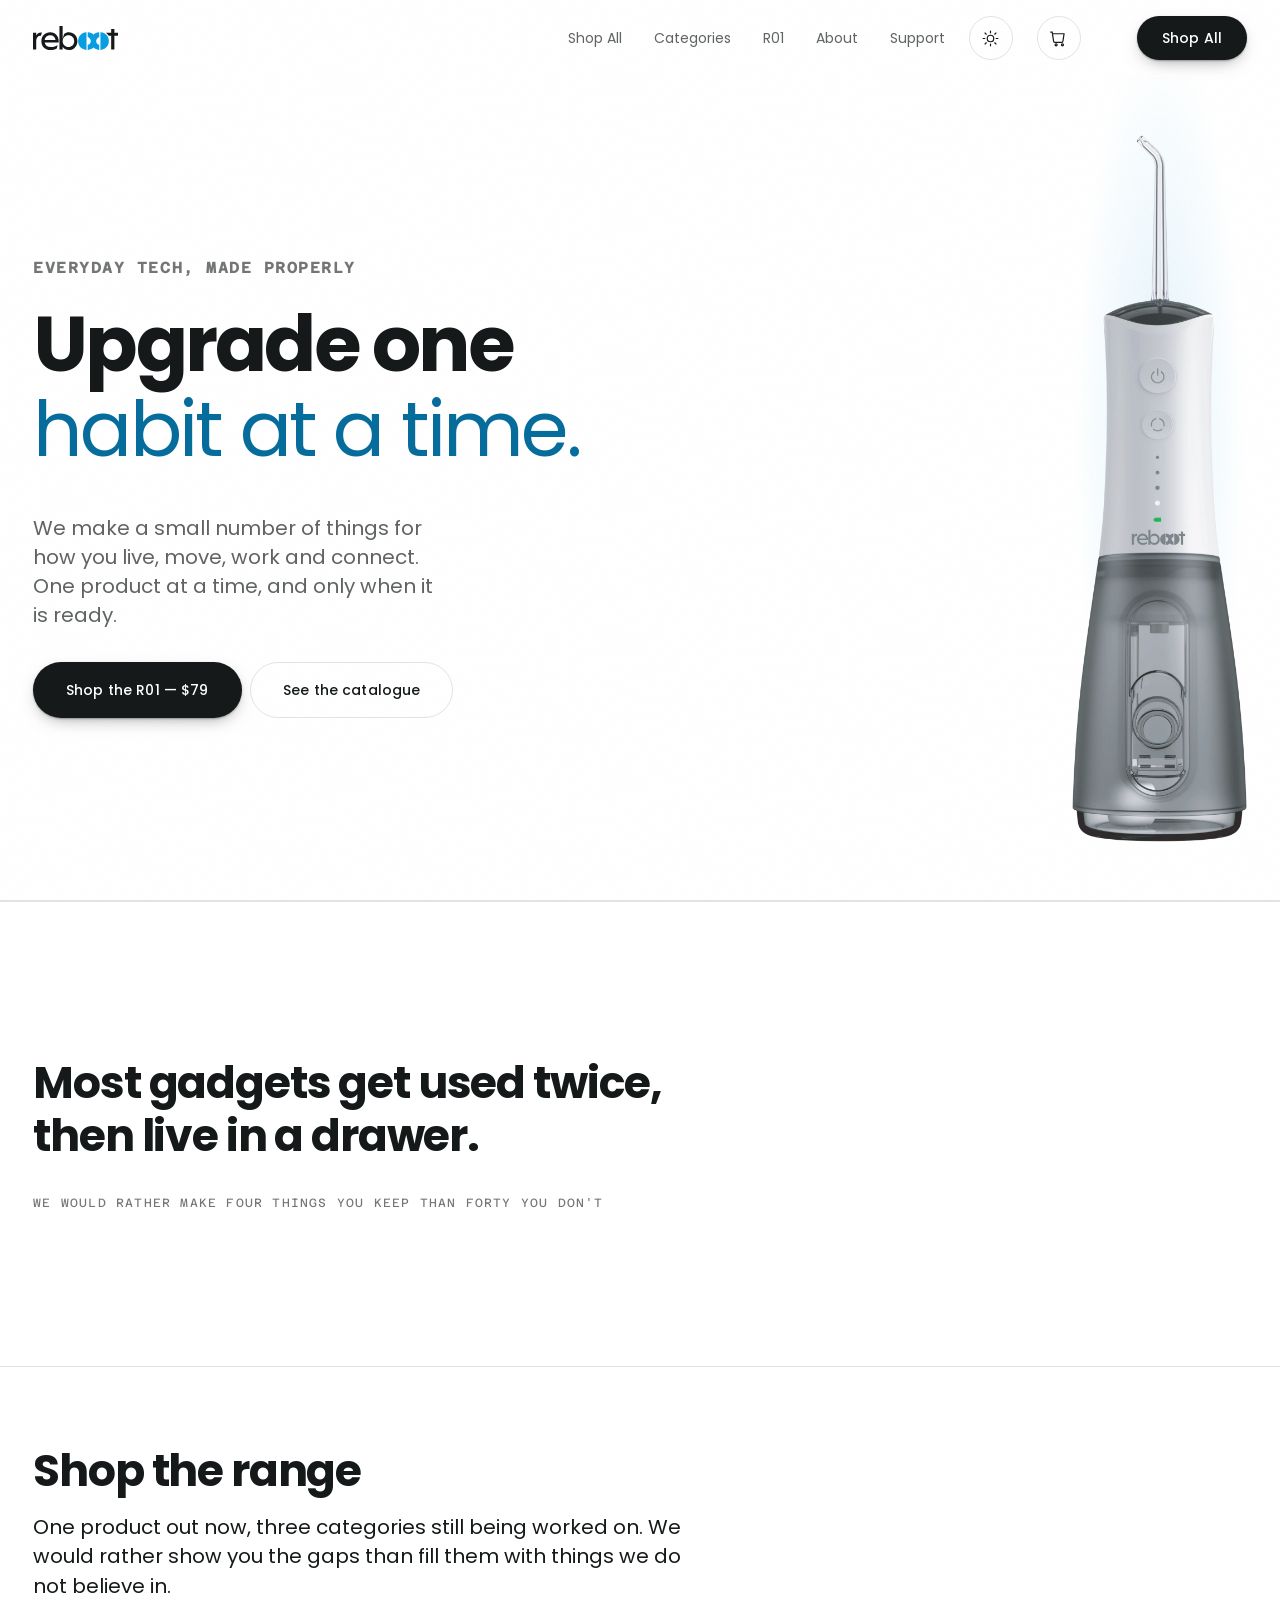
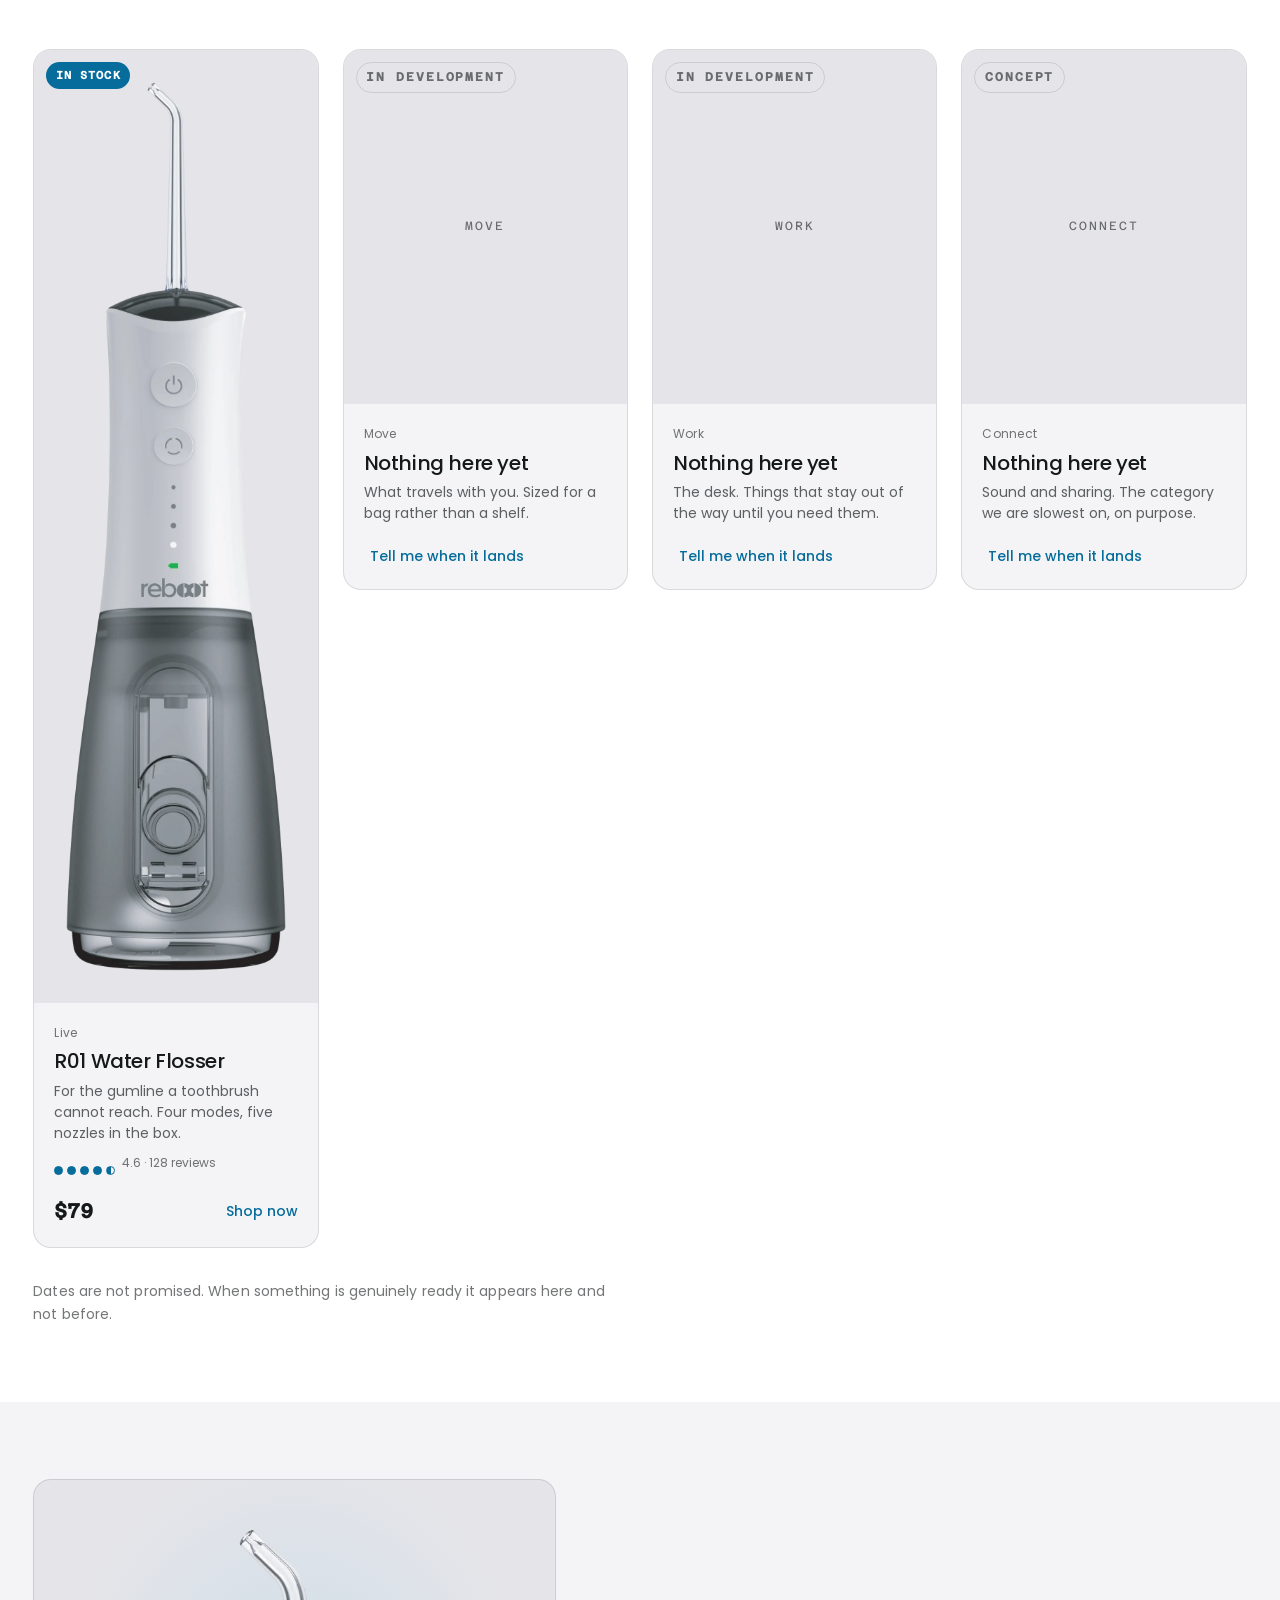
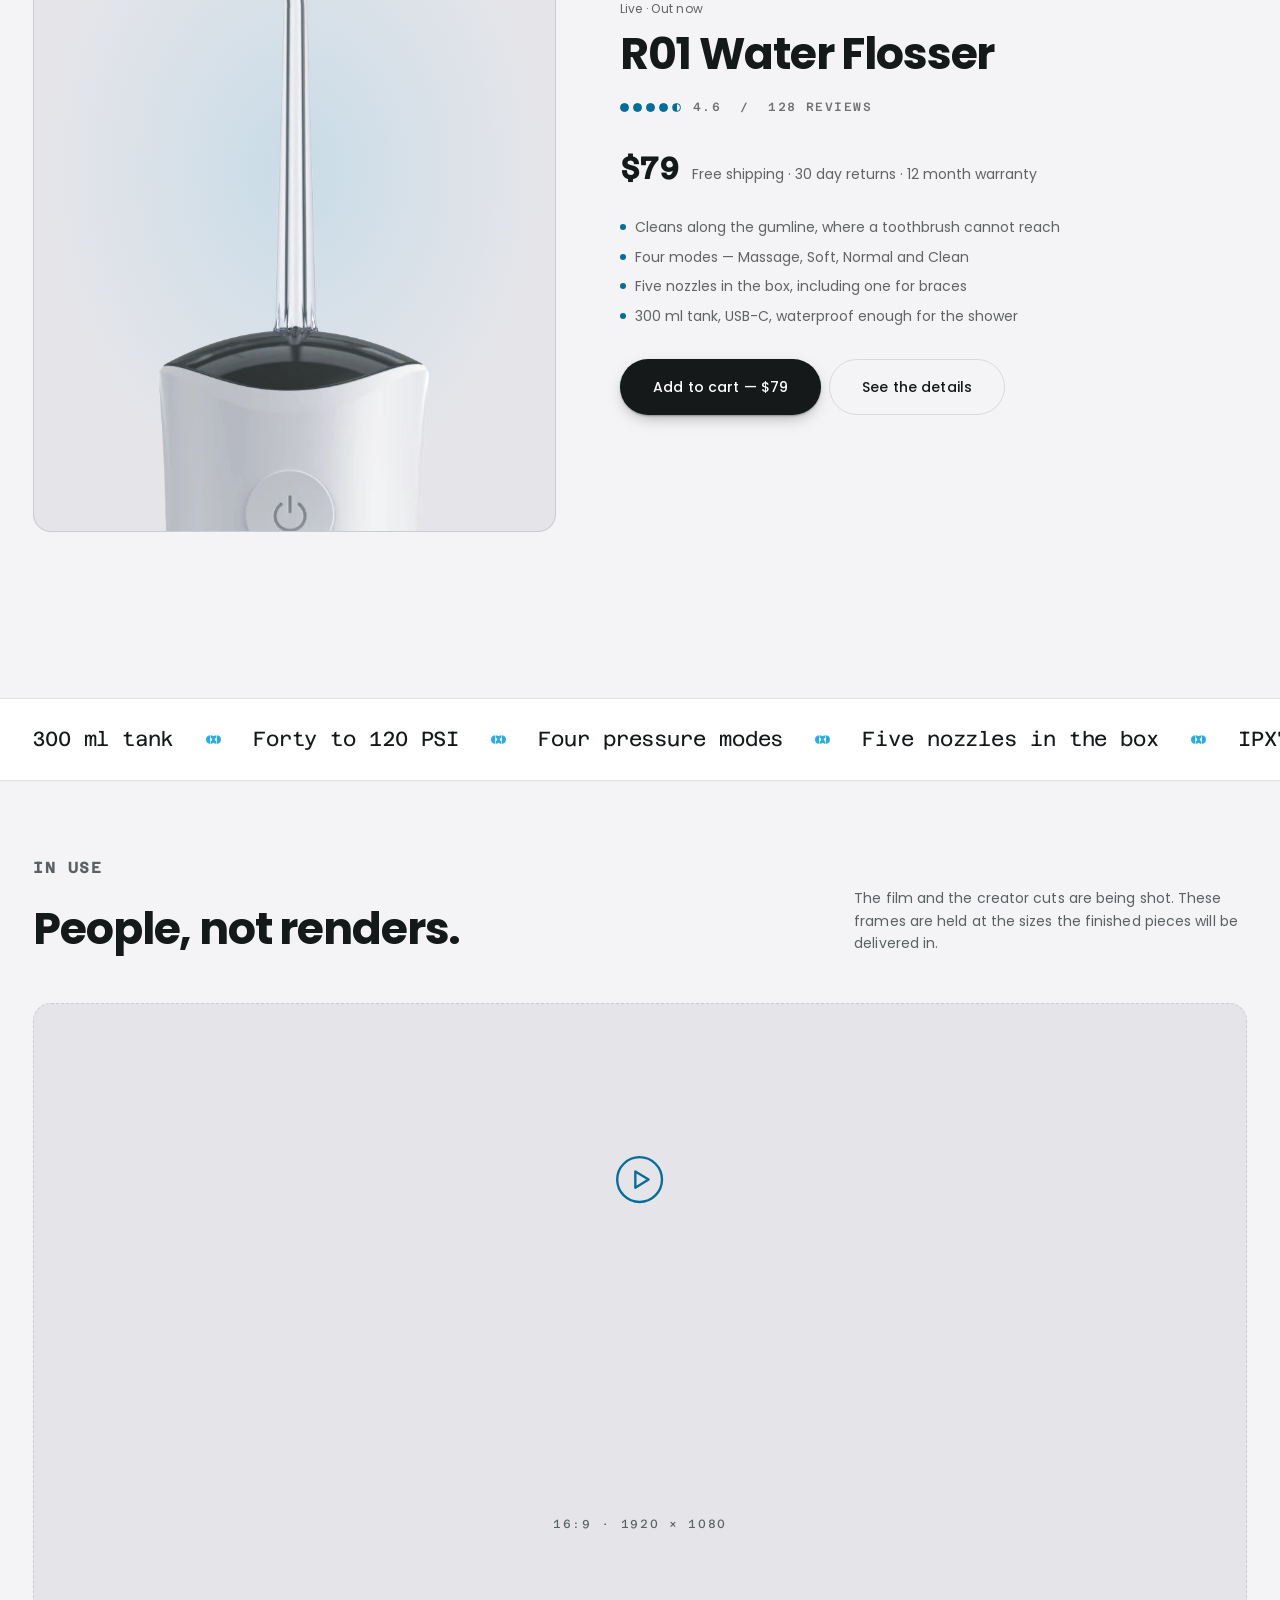
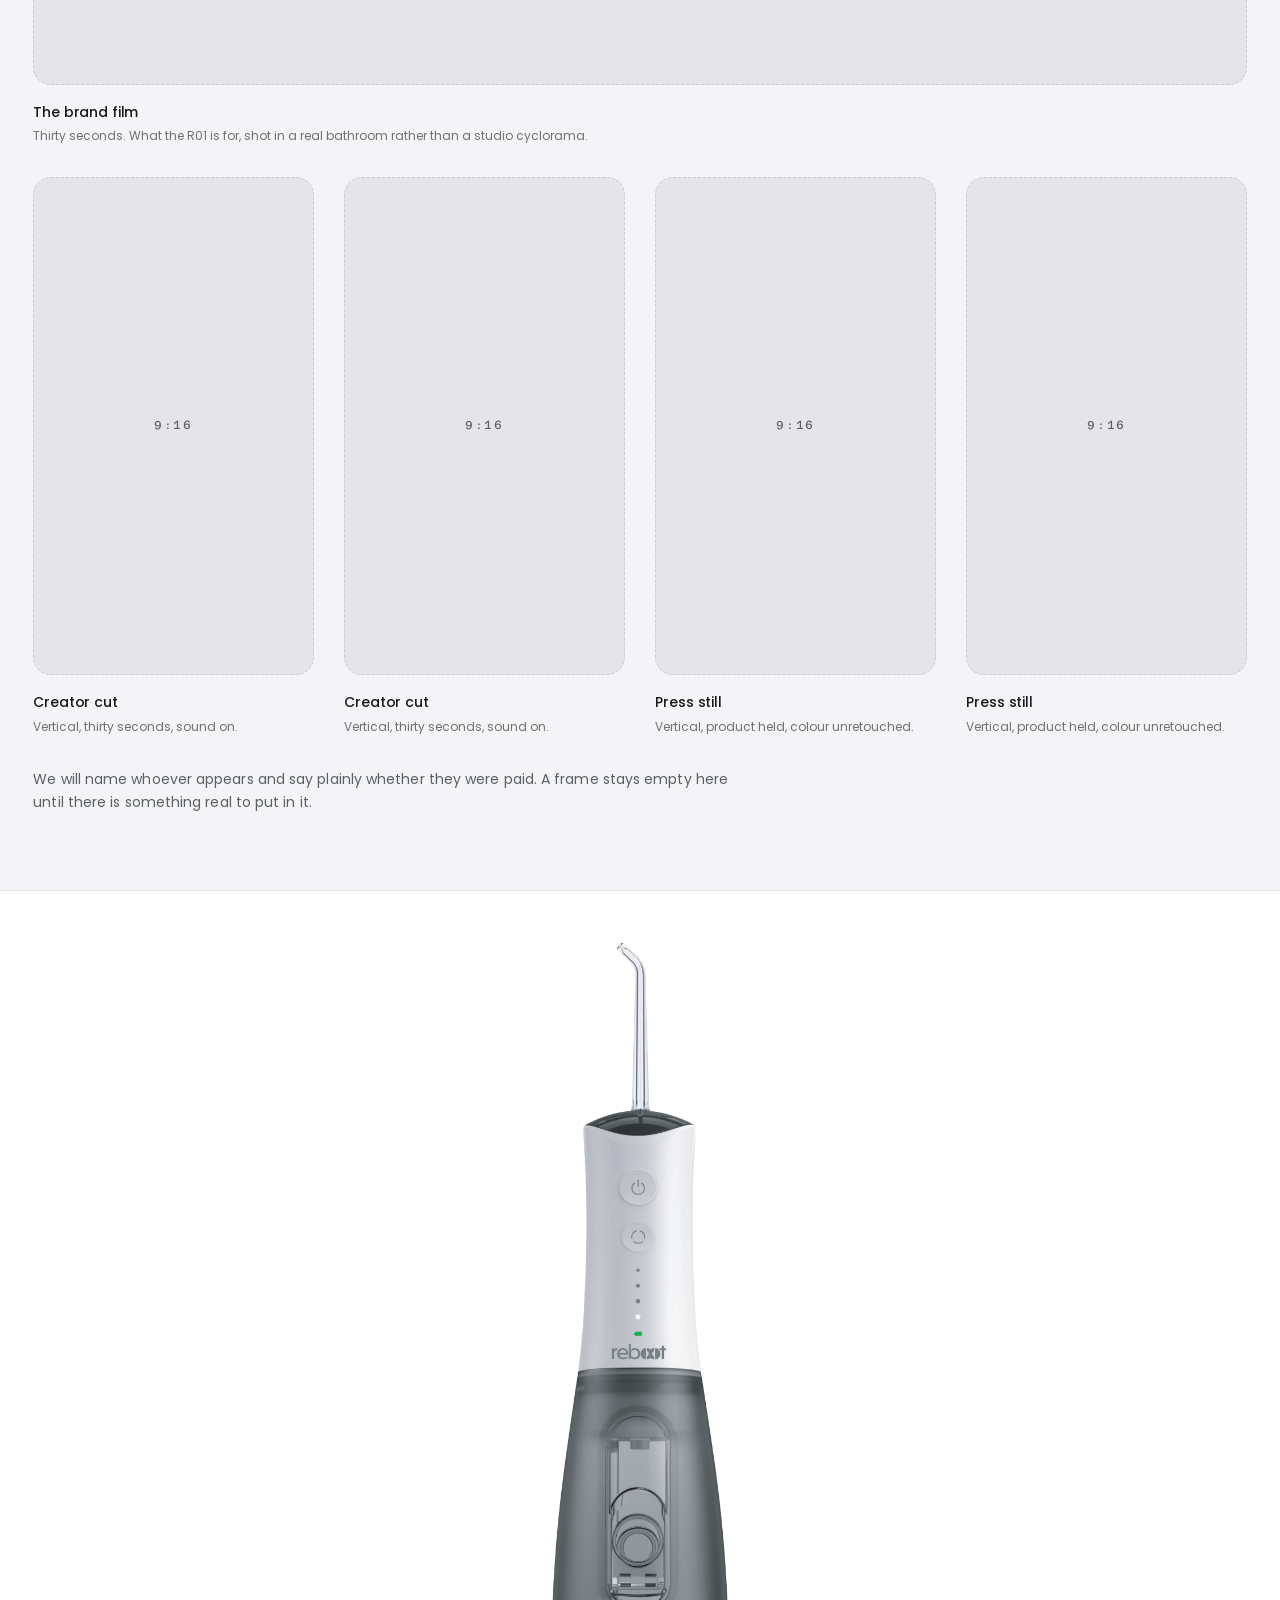
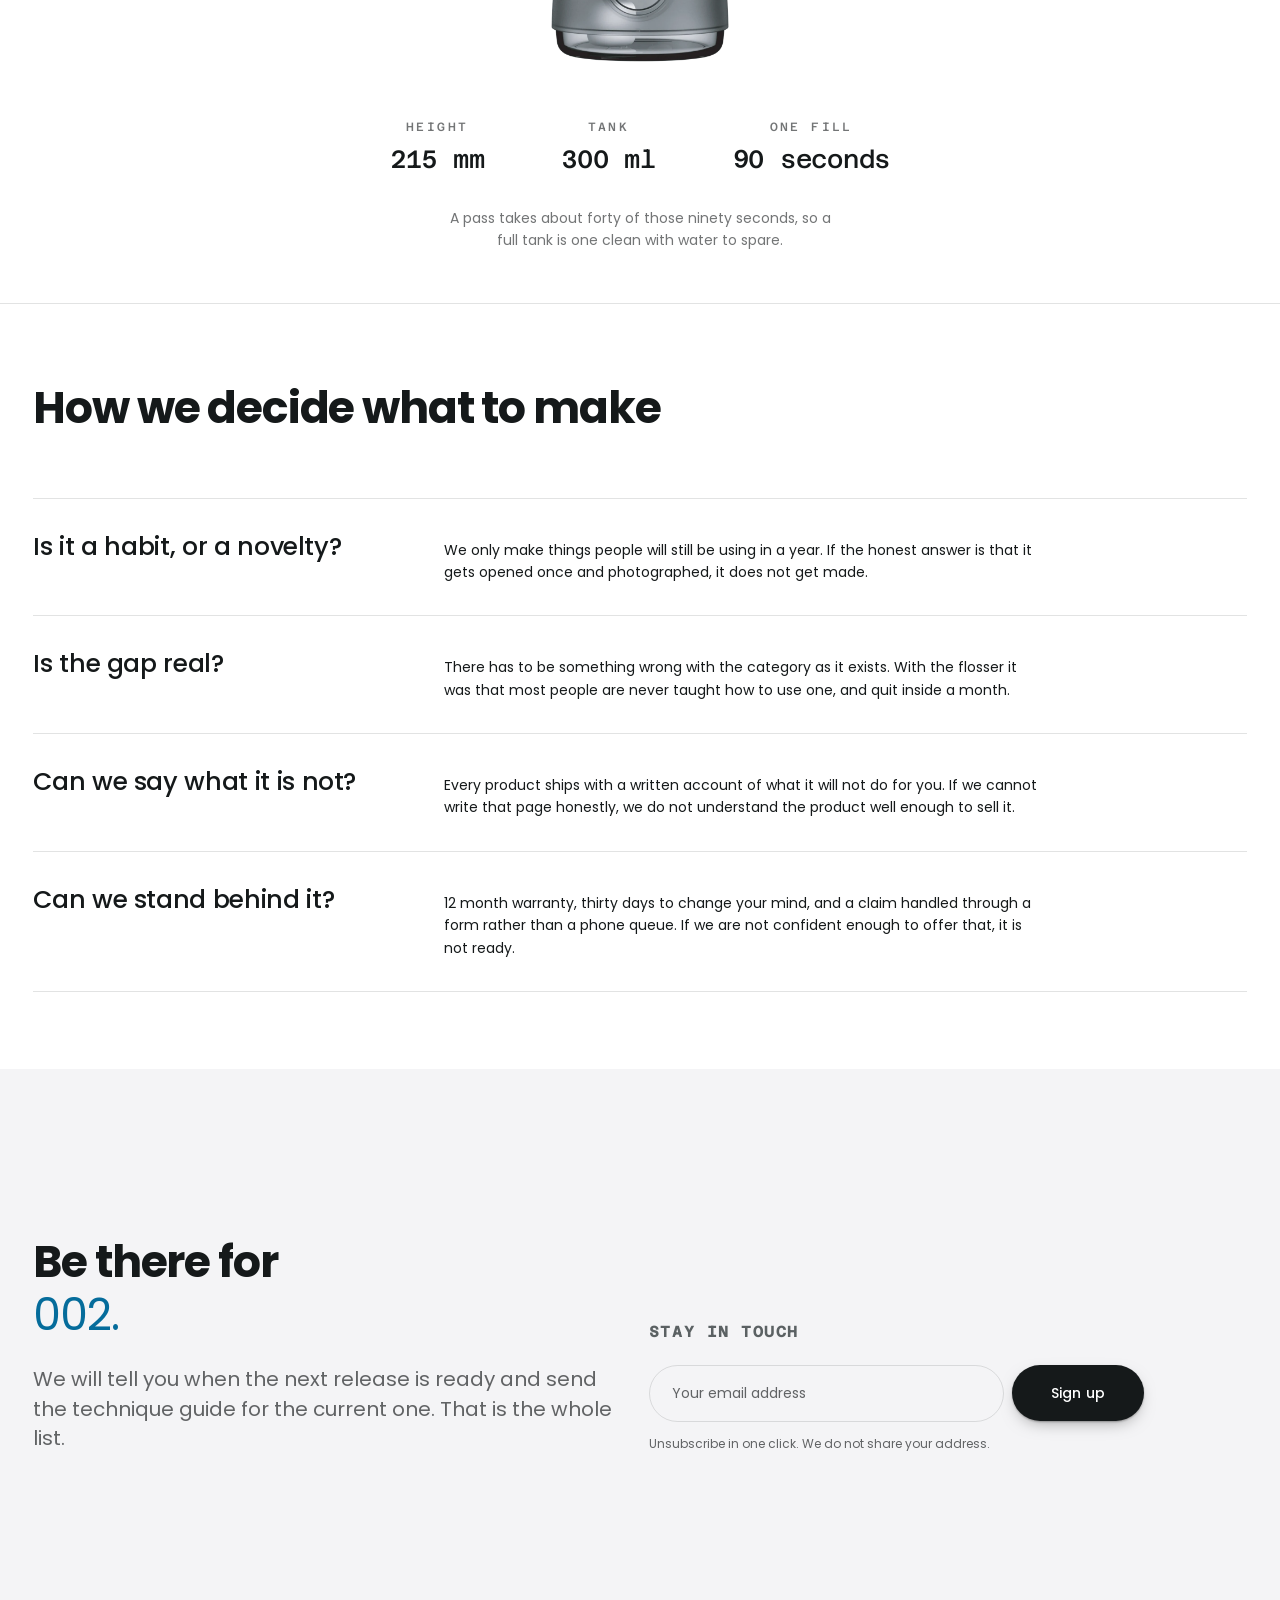
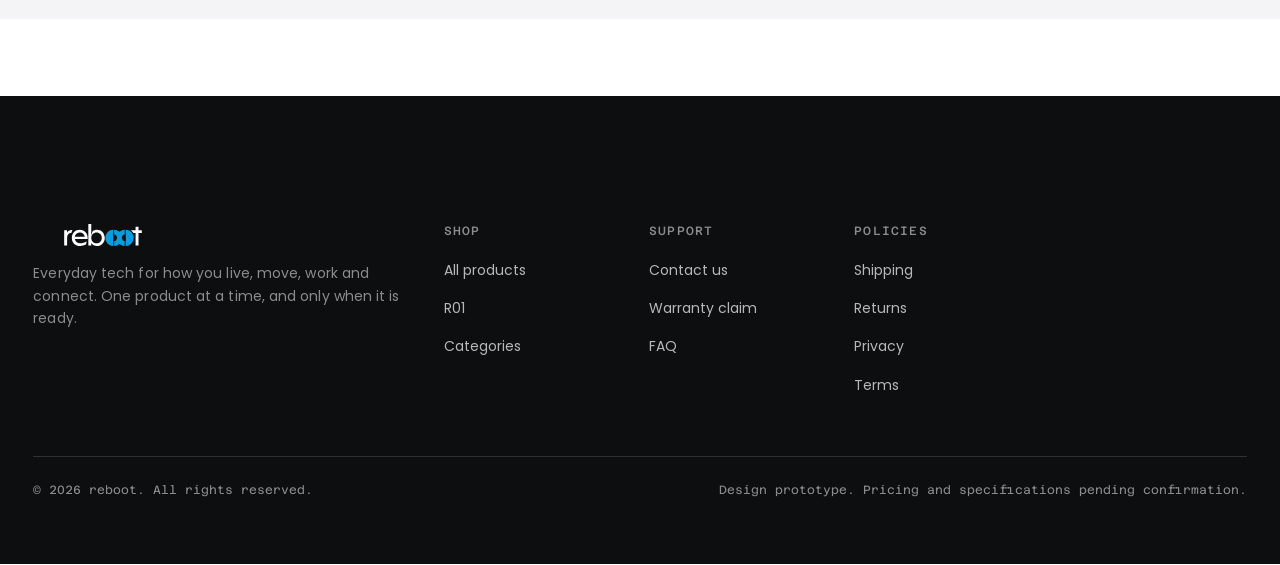
==== commit dbe91c52: "Clear the product, invert the footer, round the corners, add the media wall Six things, all off the " ====
--- a/site/index.html
+++ b/site/index.html
@@ -22,14 +22,6 @@
 <body>
 <a class="skip" href="#main">Skip to content</a>
 
-<div class="promo">
-  <div class="wrap">
-    <span><b>Free shipping</b> on every order</span><i aria-hidden="true"></i>
-    <span><b>30 days</b> to return it, postage on us</span><i aria-hidden="true"></i>
-    <span><b>12 month</b> warranty</span>
-  </div>
-</div>
-
 <header class="hdr">
   <div class="wrap hdr-in">
     <a class="brand" href="index.html" aria-label="reboot home"><img src="assets/img/logo.svg" alt="reboot" width="140" height="40"></a>
@@ -64,26 +56,6 @@
         <div class="tilt glow">
           <img src="assets/img/r01.webp" width="628" height="2544" alt=""
                fetchpriority="high" decoding="async">
-          <!-- Three hotspots, on the three things a buyer actually asks about.
-               Each is a real button, so keyboard and screen readers get the
-               same information the pointer does. -->
-          <div class="hotspots">
-            <button type="button" class="hs" style="--x:49%;--y:37%" aria-expanded="false"
-                    aria-label="Mode and power controls">
-              <i aria-hidden="true"></i>
-              <span class="hs-tip"><b>Four modes</b><span>Massage, Soft, Normal and Clean, stepped through with the lower button.</span></span>
-            </button>
-            <button type="button" class="hs" style="--x:50%;--y:79%" aria-expanded="false"
-                    aria-label="Water tank">
-              <i aria-hidden="true"></i>
-              <span class="hs-tip"><b>300 ml tank</b><span>About ninety seconds of water. Twists off to fill and to clean.</span></span>
-            </button>
-            <button type="button" class="hs" data-side="left" style="--x:20%;--y:66%" aria-expanded="false"
-                    aria-label="Water resistance rating">
-              <i aria-hidden="true"></i>
-              <span class="hs-tip"><b>IPX7</b><span>Rated for immersion, so it is safe to use and rinse in the shower.</span></span>
-            </button>
-          </div>
         </div>
       </div>
       <div class="grid">
@@ -243,6 +215,59 @@
     </div>
   </section>
 
+  <!-- IN USE. The wall for the brand film, the creator cuts and anything a
+       recognisable face is holding. Every frame below is a reserved slot at a
+       fixed aspect, so dropping the finished assets in is a src swap and
+       nothing reflows. Nothing here claims an endorsement we do not have. -->
+  <section class="sec light" id="stories">
+    <div class="wrap">
+      <div class="grid rv" style="align-items:end">
+        <div class="c7 s1">
+          <div class="eyeline"><span>In use</span></div>
+          <h2 class="t-2xl optical">People, not renders.</h2>
+        </div>
+        <div class="c4 s9">
+          <p class="t-sm dim">The film and the creator cuts are being shot. These frames are held at the sizes the finished pieces will be delivered in.</p>
+        </div>
+      </div>
+
+      <div class="stories" style="margin-top:var(--s5)">
+        <figure class="story story-lead rv">
+          <div class="story-media" data-slot>
+            <span class="story-play" aria-hidden="true">
+              <svg viewBox="0 0 24 24"><circle cx="12" cy="12" r="10.5"/><path d="M10 8.2l6.2 3.8-6.2 3.8z"/></svg>
+            </span>
+            <span class="story-spec">16:9 &middot; 1920 &times; 1080</span>
+          </div>
+          <figcaption><b>The brand film</b><span>Thirty seconds. What the R01 is for, shot in a real bathroom rather than a studio cyclorama.</span></figcaption>
+        </figure>
+
+        <div class="story-rail" role="list" aria-label="Creator and press slots">
+          <figure class="story rv" role="listitem">
+            <div class="story-media" data-slot><span class="story-spec">9:16</span></div>
+            <figcaption><b>Creator cut</b><span>Vertical, thirty seconds, sound on.</span></figcaption>
+          </figure>
+          <figure class="story rv rv-d1" role="listitem">
+            <div class="story-media" data-slot><span class="story-spec">9:16</span></div>
+            <figcaption><b>Creator cut</b><span>Vertical, thirty seconds, sound on.</span></figcaption>
+          </figure>
+          <figure class="story rv rv-d2" role="listitem">
+            <div class="story-media" data-slot><span class="story-spec">9:16</span></div>
+            <figcaption><b>Press still</b><span>Vertical, product held, colour unretouched.</span></figcaption>
+          </figure>
+          <figure class="story rv rv-d1" role="listitem">
+            <div class="story-media" data-slot><span class="story-spec">9:16</span></div>
+            <figcaption><b>Press still</b><span>Vertical, product held, colour unretouched.</span></figcaption>
+          </figure>
+        </div>
+      </div>
+
+      <div class="grid" style="margin-top:var(--s4)">
+        <div class="c7 s1"><p class="t-sm dim">We will name whoever appears and say plainly whether they were paid. A frame stays empty here until there is something real to put in it.</p></div>
+      </div>
+    </div>
+  </section>
+
   <section class="moment sec-air" aria-labelledby="objh">
     <div class="wrap bleed">
       <h2 id="objh" class="vh">The object</h2>
--- a/site/assets/css/site.css
+++ b/site/assets/css/site.css
@@ -43,8 +43,12 @@
   /* grid */
   --cols:12;
   --gut:clamp(.75rem,1.4vw,1.5rem);
-  --pad:clamp(1.25rem,4.5vw,4rem);
-  --wrap:1440px;
+  /* The gutter is half what it was. Dead space at 1920 used to be 304px a
+     side — 240 of centring margin plus a 64px pad; it is now 156, split 120
+     and 36. The container carries most of the change, so the measure of the
+     text columns is unchanged and only the empty margin narrows. */
+  --pad:clamp(1.1rem,2.6vw,2.25rem);
+  --wrap:1680px;
 
   /* The brand book's ladder, ratio 1.2, read straight off the hierarchy page:
      Label 15.2 / P 16 / H6 21.20 / H5 25.30 / H4 30.47 / H3 36.96 / H2 44.20 /
@@ -75,6 +79,15 @@
   --ease:cubic-bezier(.22,.61,.36,1);
   --ease-io:cubic-bezier(.65,0,.35,1);
 
+  /* ---- corners ----
+     One scale, four steps. Anything a finger presses is a pill; anything that
+     holds content is softened by its size, so a 400px card and a 44px icon
+     button do not carry the same radius and read as two different systems. */
+  --r-pill:999px;
+  --r-lg:18px;    /* cards, plates, stages, the drawer, modals   */
+  --r-md:12px;    /* panels, thumbnails, swatches, inputs        */
+  --r-sm:8px;     /* chips and the smallest chrome               */
+
   /* ---- theme axis ----
      Two grounds, one set of rules. --tint is the channel that lightens a
      surface, and it is the only thing sixty-odd rgba() values in this file
@@ -87,6 +100,8 @@
   --dim-2:#878C8E;
   --blue-band:var(--blue);      /* accent on an alternate band */
   --orange-band:var(--orange);
+  /* the opposite ground, for the one block that runs inverted */
+  --inv-bg:#F4F3EF; --inv-ink:#15191A; --inv-tint:21,25,26; --inv-blue:#056C9B;
   --plate:#0F1214;              /* technical drawings keep their dark plate
                                    in both themes: the line work is white */
 }
@@ -97,15 +112,19 @@
    values throughout, which is the same pair the book specifies for print. */
 :root[data-theme="light"]{
   --tint:21,25,26;
-  --ink:#F2F1ED;
-  --ink-2:#E9E8E3;
-  --ink-3:#DDDCD7;
-  --surface-0:#FFFFFF;
-  --surface-1:#E5E5E9;
+  /* pure white page. The two alternate bands step away from it rather than
+     toward it, so the rhythm is white → soft silver → silver, which is the
+     brand book's own paper progression. */
+  --ink:#FFFFFF;
+  --ink-2:#F4F4F6;
+  --ink-3:#E5E5E9;
+  --surface-0:#E5E5E9;
+  --surface-1:#F4F4F6;
   --white:#15191A;
-  --on-white:#F7F6F3;
-  --glass:rgba(242,241,237,.78);
-  --glass-solid:#F2F1ED;
+  --on-white:#FFFFFF;
+  --glass:rgba(255,255,255,.78);
+  --glass-solid:#FFFFFF;
+  --inv-bg:#0C0E0F; --inv-ink:#FFFFFF; --inv-tint:255,255,255; --inv-blue:#079DE0;
   --dim-2:#5B6163;
   --blue:#056C9B;
   --blue-band:#056C9B;
@@ -159,7 +178,7 @@
 ul{margin:0;padding:0;list-style:none}
 ::selection{background:var(--blue);color:var(--white)}
 
-:focus-visible{outline:2px solid var(--blue);outline-offset:4px;border-radius:2px}
+:focus-visible{outline:2px solid var(--blue);outline-offset:4px;border-radius:var(--r-sm)}
 .skip{position:absolute;left:-9999px;top:0;z-index:200;background:var(--white);color:var(--on-white);padding:.75rem 1.25rem;font-weight:500}
 .skip:focus{left:.5rem;top:.5rem}
 .vh{position:absolute;width:1px;height:1px;overflow:hidden;clip:rect(0 0 0 0);white-space:nowrap}
@@ -189,7 +208,7 @@
    Nothing on this page ever escaped the 1440 container, so every section read
    as the same rectangle. Full-bleed sections run edge to edge and keep their
    own inner rhythm, which is what gives the page a change of pressure. */
-.bleed{max-width:none;width:100%;padding-inline:clamp(1.25rem,4.5vw,4rem)}
+.bleed{max-width:none;width:100%;padding-inline:var(--pad)}
 /* These two were a white and a silver band. They are now the two dark
    surfaces. Rather than rewrite the sixty-odd descendant rules that say
    color:var(--ink) or border-color:var(--line-light), the tokens themselves
@@ -252,7 +271,7 @@
   position:relative;display:inline-flex;align-items:center;justify-content:center;gap:0.75rem;
   min-height:56px;padding:1rem 2rem;border:1px solid transparent;background:transparent;
   font-size:var(--f-sm);font-weight:500;letter-spacing:.01em;text-decoration:none;
-  cursor:pointer;border-radius:2px;overflow:hidden;
+  cursor:pointer;border-radius:var(--r-pill);overflow:hidden;
   transition:color .3s var(--ease),border-color .3s var(--ease);
 }
 .btn>span{position:relative;z-index:1}
@@ -280,14 +299,21 @@
 .tlink:hover i{transform:translateX(4px)}
 
 /* ============ HEADER ============ */
-.hdr{position:sticky;top:0;z-index:100;background:var(--glass);
-  -webkit-backdrop-filter:blur(16px) saturate(1.4);backdrop-filter:blur(16px) saturate(1.4);
-  border-bottom:1px solid var(--glass-line)}
+/* Transparent over the top of the page so the hero is uninterrupted, and it
+   takes its ground on the way down. The blur is only mounted with the glass:
+   a backdrop-filter on a transparent bar still blurs what is behind it, which
+   reads as a smear rather than as nothing. */
+.hdr{position:sticky;top:0;z-index:100;background:transparent;
+  border-bottom:1px solid transparent;
+  transition:background-color .4s var(--ease),border-color .4s var(--ease)}
+.hdr.stuck{background:var(--glass);border-bottom-color:var(--glass-line);
+  -webkit-backdrop-filter:blur(16px) saturate(1.4);backdrop-filter:blur(16px) saturate(1.4)}
 /* the blur is the whole point of the bar; without support, fall back to opaque
    rather than to translucent-and-unreadable */
 @supports not ((backdrop-filter:blur(1px)) or (-webkit-backdrop-filter:blur(1px))){
-  .hdr{background:var(--glass-solid)}
-}
+  .hdr.stuck{background:var(--glass-solid)}
+}
+@media(prefers-reduced-motion:reduce){.hdr{transition:none}}
 .hdr-in{display:flex;align-items:center;gap:var(--s3);min-height:76px}
 .brand{display:flex;align-items:center;text-decoration:none;flex:0 0 auto}
 .brand img{height:24px;width:auto}
@@ -303,7 +329,7 @@
 .hdr-cta{display:flex;align-items:center;gap:var(--s2);margin-left:var(--s4)}
 .hdr .btn{min-height:44px;padding:0.5rem 1.5rem}
 .burger{display:none;border:1px solid var(--line-dark);width:46px;height:46px;
-  align-items:center;justify-content:center;cursor:pointer;border-radius:2px;margin-left:auto}
+  align-items:center;justify-content:center;cursor:pointer;border-radius:var(--r-pill);margin-left:auto}
 .burger span{display:block;width:18px;height:1px;background:var(--white);position:relative}
 .burger span::before,.burger span::after{content:"";position:absolute;left:0;width:18px;height:1px;background:var(--white)}
 .burger span::before{top:-5px}.burger span::after{top:5px}
@@ -323,7 +349,7 @@
 
 /* ============ EDITORIAL SPLIT ============ */
 .split{align-items:center}
-.figure{background:var(--ink-2);display:flex;align-items:center;justify-content:center;padding:var(--s5);position:relative}
+.figure{background:var(--ink-2);border-radius:var(--r-lg);overflow:hidden;display:flex;align-items:center;justify-content:center;padding:var(--s5);position:relative}
 .light .figure,.paper .figure{background:var(--surface-0)}
 .figure img{max-height:min(56vh,520px);width:auto}
 .figure figcaption{position:absolute;left:var(--s3);bottom:var(--s3);font-size:var(--f-xs);
@@ -334,7 +360,8 @@
    lifted straight from the engineering sheets. Drawings always sit on the ink
    ground, so one stroke colour is baked into the files and nothing has to be
    re-tinted per section. */
-.plate{margin:0;border:1px solid var(--line-dark);background:var(--ink)}
+.plate{margin:0;border:1px solid var(--line-dark);background:var(--ink);
+  border-radius:var(--r-lg);overflow:hidden}
 .light .plate,.paper .plate{border-color:var(--line-light)}
 .plate-hd,.plate-ft{display:flex;justify-content:space-between;align-items:center;
   gap:var(--s3);flex-wrap:wrap;padding:.85rem clamp(.9rem,2vw,1.4rem)}
@@ -346,7 +373,7 @@
 .plate-view{color:var(--blue)}
 .plate-tabs{display:flex;gap:0.25rem}
 .plate-tabs button{color:var(--on-dark-dim);padding:.5rem 0.75rem;cursor:pointer;
-  border:1px solid transparent;border-radius:2px;
+  border:1px solid transparent;border-radius:var(--r-pill);
   transition:color .25s var(--ease),border-color .25s var(--ease)}
 .plate-tabs button:hover{color:var(--white)}
 .plate-tabs button[aria-selected=true]{color:var(--white);border-color:var(--line-dark)}
@@ -385,7 +412,7 @@
 /* colourway plate — flat swatches, no rendering */
 .cw{display:flex;gap:var(--s2)}
 .cw div{flex:1}
-.cw i{display:block;height:clamp(5rem,11vw,8rem);border:1px solid var(--line-light)}
+.cw i{display:block;height:clamp(5rem,11vw,8rem);border:1px solid var(--line-light);border-radius:var(--r-md)}
 .cw span{display:block;margin-top:0.5rem;font-size:var(--f-xs);letter-spacing:.14em;
   text-transform:uppercase;color:var(--ink-soft)}
 
@@ -496,7 +523,7 @@
 .step p{font-size:var(--f-sm)}
 
 /* ============ DIAGRAM ============ */
-.diagram{background:var(--ink);border:1px solid var(--line-dark);padding:clamp(1.5rem,4vw,3.5rem);
+.diagram{background:var(--ink);border:1px solid var(--line-dark);border-radius:var(--r-lg);padding:clamp(1.5rem,4vw,3.5rem);
   height:100%;display:flex;flex-direction:column;justify-content:center}
 .diagram svg{width:100%;height:auto}
 .light .diagram,.paper .diagram{background:var(--surface-0);border-color:transparent}
@@ -560,7 +587,7 @@
 .faq .ans-in{grid-column:1/2}
 
 /* ============ NOTICE ============ */
-.notice{border:1px solid var(--line-dark);padding:var(--s3)}
+.notice{border:1px solid var(--line-dark);padding:var(--s3);border-radius:var(--r-md)}
 .notice p{font-size:var(--f-sm);color:var(--on-dark)}
 .light .notice,.paper .notice{border-color:var(--line-light)}
 .light .notice p,.paper .notice p{color:var(--ink-soft)}
@@ -568,8 +595,8 @@
 
 /* ============ NEWSLETTER ============ */
 .nl{display:flex;gap:.5rem;margin-top:var(--s3);flex-wrap:wrap}
-.nl input{flex:1 1 200px;min-height:56px;padding:1rem 1rem;background:transparent;
-  border:1px solid var(--line-dark);color:var(--white);font:inherit;font-size:var(--f-sm);border-radius:2px}
+.nl input{flex:1 1 200px;min-height:56px;padding:1rem 1.35rem;background:transparent;border-radius:var(--r-pill);
+  border:1px solid var(--line-dark);color:var(--white);font:inherit;font-size:var(--f-sm);border-radius:var(--r-pill)}
 .nl input::placeholder{color:var(--on-dark-dim)}
 .nl input:focus{border-color:var(--blue);outline:none}
 .nl-note{font-size:var(--f-xs);color:var(--on-dark-dim);margin-top:0.75rem}
@@ -621,7 +648,7 @@
    in a narrow buy rail */
 .swatches{display:flex;gap:.5rem;flex-wrap:wrap}
 .sw{display:flex;align-items:center;gap:0.5rem;padding:.75rem 1rem;border:1px solid var(--line-dark);
-  cursor:pointer;font-size:var(--f-sm);border-radius:2px;transition:border-color .25s;
+  cursor:pointer;font-size:var(--f-sm);border-radius:var(--r-pill);transition:border-color .25s;
   min-width:0;max-width:100%}
 .sw i{flex:0 0 auto}
 .sw:hover{border-color:var(--on-dark-dim)}
@@ -657,8 +684,9 @@
 .prose .toc a:hover{color:var(--blue)}
 .field{margin-bottom:var(--s3)}
 .field label{display:block;font-size:var(--f-sm);font-weight:500;margin-bottom:0.5rem}
-.field input,.field textarea,.field select{width:100%;min-height:56px;padding:1rem 1rem;background:transparent;
-  border:1px solid var(--line-dark);color:var(--white);font:inherit;font-size:var(--f-sm);border-radius:2px}
+.field input,.field textarea,.field select{width:100%;min-height:56px;padding:1rem 1.25rem;background:transparent;
+  border-radius:var(--r-md);
+  border:1px solid var(--line-dark);color:var(--white);font:inherit;font-size:var(--f-sm);border-radius:var(--r-pill)}
 .field textarea{min-height:150px;resize:vertical}
 .field input:focus,.field textarea:focus,.field select:focus{border-color:var(--blue);outline:none}
 .field .hint{font-size:var(--f-xs);color:var(--on-dark-dim);margin-top:0.5rem}
@@ -806,7 +834,7 @@
 .is-ready .ldg{display:none}
 
 /* ============ EMPTY STATE ============ */
-.empty{border:1px solid var(--line-dark);padding:clamp(1.75rem,4vw,3rem);text-align:center}
+.empty{border:1px solid var(--line-dark);padding:clamp(1.75rem,4vw,3rem);text-align:center;border-radius:var(--r-lg)}
 .light .empty,.paper .empty{border-color:var(--line-light)}
 .empty .mk{width:30px;height:30px;margin:0 auto var(--s3);opacity:.6}
 .empty h3{font-size:var(--f-lg);font-weight:500;margin-bottom:var(--s2)}
@@ -1000,7 +1028,7 @@
   transition:border-color .3s var(--ease)}
 .light .pcard,.paper .pcard{border-color:var(--line-light)}
 .pcard:hover{border-color:var(--acc,var(--blue))}
-.pcard-fig{background:var(--ink-2);display:grid;place-items:center;
+.pcard-fig{background:var(--ink-2);border-radius:var(--r-lg);overflow:hidden;display:grid;place-items:center;
   padding:clamp(1rem,2.5vw,2rem);min-height:clamp(200px,26vw,340px)}
 .pcard-fig img{height:clamp(170px,24vw,300px);width:auto;
   transition:transform .5s var(--ease)}
@@ -1023,7 +1051,7 @@
 
 /* a slot for a product that does not exist yet. No image, no price, no card
    chrome pretending there is something behind it — an outline and a date. */
-.slot{grid-column:span 4;border:1px dashed var(--line-dark);
+.slot{grid-column:span 4;border:1px dashed var(--line-dark);border-radius:var(--r-lg);
   padding:clamp(1.25rem,2.6vw,2rem);display:flex;flex-direction:column;
   justify-content:space-between;min-height:clamp(150px,17vw,210px)}
 .light .slot,.paper .slot{border-color:var(--line-light)}
@@ -1165,7 +1193,7 @@
 /* ============ CART DRAWER ============ */
 .cartbtn{
   position:relative;display:inline-flex;align-items:center;justify-content:center;
-  width:44px;height:44px;border:1px solid var(--line-dark);border-radius:2px;
+  width:44px;height:44px;border:1px solid var(--line-dark);border-radius:var(--r-pill);
   cursor:pointer;transition:border-color .25s var(--ease);flex:0 0 auto;
 }
 .cartbtn:hover{border-color:var(--blue)}
@@ -1212,7 +1240,7 @@
   padding:var(--s3) var(--s4);border-bottom:1px solid var(--glass-line);flex:0 0 auto}
 .drawer-hd h2{font-size:var(--f-md);font-weight:500;letter-spacing:-.01em}
 .drawer-x{width:44px;height:44px;display:grid;place-items:center;cursor:pointer;
-  border:1px solid transparent;border-radius:2px;transition:border-color .25s var(--ease)}
+  border:1px solid transparent;border-radius:var(--r-pill);transition:border-color .25s var(--ease)}
 .drawer-x:hover{border-color:var(--line-dark)}
 .drawer-x svg{width:16px;height:16px;stroke:currentColor;stroke-width:1.6}
 .drawer-bd{flex:1 1 auto;overflow-y:auto;overscroll-behavior:contain;padding:var(--s4)}
@@ -1222,7 +1250,7 @@
 .ship-meter{margin-bottom:var(--s4)}
 .ship-meter p{font-size:var(--f-xs);letter-spacing:.06em;color:var(--on-dark);margin-bottom:.6rem}
 .ship-meter b{color:var(--teal);font-weight:500}
-.ship-bar{height:3px;background:rgba(var(--tint),.11);overflow:hidden}
+.ship-bar{height:3px;border-radius:var(--r-pill);background:rgba(var(--tint),.11);overflow:hidden}
 .ship-bar i{display:block;height:100%;width:100%;background:var(--teal);
   transform:scaleX(var(--p,0));transform-origin:0 50%;
   transition:transform .6s cubic-bezier(.16,1,.3,1)}
@@ -1252,7 +1280,7 @@
   text-underline-offset:3px;min-height:24px}
 .citem-rm:hover{color:var(--orange)}
 
-.upsell{display:grid;grid-template-columns:48px 1fr auto;gap:var(--s3);align-items:center;
+.upsell{display:grid;grid-template-columns:48px 1fr auto;gap:var(--s3);align-items:center;border-radius:var(--r-md);
   margin-top:var(--s4);padding:var(--s3);border:1px dashed var(--line-dark)}
 .upsell-k{font-size:var(--f-xs);letter-spacing:.16em;text-transform:uppercase;color:var(--teal);
   font-family:Azeret,ui-monospace,monospace}
@@ -1279,28 +1307,6 @@
 .tilt.tracking{transition:transform .1s linear}
 @media(prefers-reduced-motion:reduce),(hover:none){.tilt{transform:none}}
 
-.hotspots{position:absolute;inset:0;pointer-events:none}
-.hs{position:absolute;left:var(--x);top:var(--y);transform:translate(-50%,-50%);
-  width:44px;height:44px;pointer-events:auto;cursor:pointer;display:grid;place-items:center}
-.hs i{width:11px;height:11px;border-radius:50%;background:var(--blue);position:relative;display:block}
-.hs i::after{content:"";position:absolute;inset:-7px;border-radius:50%;
-  border:1px solid var(--blue);opacity:.55;animation:hsPulse 2.8s var(--ease-io) infinite}
-@keyframes hsPulse{0%{transform:scale(.7);opacity:.6}70%,100%{transform:scale(1.5);opacity:0}}
-@media(prefers-reduced-motion:reduce){.hs i::after{animation:none;opacity:.45}}
-.hs[aria-expanded=true] i{background:var(--teal)}
-.hs-tip{
-  position:absolute;left:50%;bottom:calc(100% + 10px);transform:translateX(-50%) translateY(6px);
-  width:max-content;max-width:220px;padding:.7rem .85rem;text-align:left;
-  background:var(--glass);border:1px solid var(--glass-line);
-  -webkit-backdrop-filter:blur(14px);backdrop-filter:blur(14px);
-  opacity:0;visibility:hidden;transition:opacity .28s var(--ease),transform .28s var(--ease),visibility .28s;
-}
-.hs[aria-expanded=true] .hs-tip{opacity:1;visibility:visible;transform:translateX(-50%) translateY(0)}
-.hs-tip b{display:block;font-size:var(--f-sm);font-weight:500;letter-spacing:-.01em}
-.hs-tip span{display:block;margin-top:.3rem;font-size:var(--f-xs);color:var(--on-dark);line-height:1.5}
-/* a hotspot near the right edge would otherwise push its own tip off screen */
-.hs[data-side=left] .hs-tip{left:auto;right:0;transform:translateX(0) translateY(6px)}
-.hs[data-side=left][aria-expanded=true] .hs-tip{transform:translateX(0) translateY(0)}
 
 /* ============ SHELF TEASERS ============ */
 /* Disclosure, not a clickable div: the toggle is a real button inside the
@@ -1336,7 +1342,7 @@
 .modal{position:fixed;inset:0;z-index:170;display:grid;place-items:center;padding:var(--s3);
   opacity:0;visibility:hidden;transition:opacity .35s var(--ease),visibility .35s}
 .modal.on{opacity:1;visibility:visible}
-.modal-card{width:min(520px,100%);padding:clamp(1.5rem,4vw,2.5rem);
+.modal-card{width:min(520px,100%);padding:clamp(1.5rem,4vw,2.5rem);border-radius:var(--r-lg);
   background:var(--glass);border:1px solid var(--glass-line);
   -webkit-backdrop-filter:blur(22px) saturate(1.5);backdrop-filter:blur(22px) saturate(1.5);
   transform:translateY(14px) scale(.985);transition:transform .45s cubic-bezier(.16,1,.3,1)}
@@ -1355,7 +1361,7 @@
 .insp{display:grid;grid-template-columns:minmax(0,5fr) minmax(0,7fr);
   gap:clamp(1.5rem,4vw,3.5rem);align-items:center}
 @media(max-width:820px){.insp{grid-template-columns:1fr}}
-.insp-stage{background:var(--surface-0);border:1px solid var(--line-dark);
+.insp-stage{background:var(--surface-0);border:1px solid var(--line-dark);border-radius:var(--r-lg);
   display:grid;place-items:center;padding:clamp(1.25rem,3vw,2.5rem);min-height:clamp(260px,34vw,440px)}
 .insp-stage img,.insp-stage svg{height:clamp(210px,28vw,380px);width:auto}
 /* the overlay traces the part being described; it sits above the drawing and
@@ -1397,7 +1403,8 @@
 .sim{display:grid;grid-template-columns:minmax(0,6fr) minmax(0,5fr);
   gap:clamp(1.5rem,4vw,3.5rem);align-items:start}
 @media(max-width:820px){.sim{grid-template-columns:1fr}}
-.sim-stage{background:var(--surface-0);border:1px solid var(--line-dark);padding:clamp(1rem,2.5vw,1.75rem)}
+.sim-stage{background:var(--surface-0);border:1px solid var(--line-dark);padding:clamp(1rem,2.5vw,1.75rem);
+  border-radius:var(--r-lg)}
 .sim-stage svg{width:100%;height:auto;display:block}
 .jet{stroke:var(--blue);stroke-width:3;stroke-linecap:round;
   animation:jetRun var(--rate,.9s) linear infinite}
@@ -1432,7 +1439,8 @@
 .db i.on{background:var(--teal)}
 
 /* ============ DIAGNOSIS MATCHER ============ */
-.match{margin-top:var(--s5);border:1px solid var(--line-dark);padding:clamp(1.25rem,3vw,2rem)}
+.match{margin-top:var(--s5);border:1px solid var(--line-dark);padding:clamp(1.25rem,3vw,2rem);
+  border-radius:var(--r-lg)}
 .match-in{display:grid;grid-template-columns:auto minmax(0,1fr) auto;gap:clamp(1.25rem,3vw,2.25rem);
   align-items:center}
 @media(max-width:760px){.match-in{grid-template-columns:1fr}}
@@ -1462,7 +1470,7 @@
 .plate-thumbs{display:flex;gap:.5rem;margin-top:var(--s3);overflow-x:auto;
   scroll-snap-type:x mandatory;scrollbar-width:none}
 .plate-thumbs::-webkit-scrollbar{display:none}
-.plate-thumbs button{flex:0 0 auto;width:66px;height:82px;scroll-snap-align:start;
+.plate-thumbs button{flex:0 0 auto;width:66px;height:82px;scroll-snap-align:start;border-radius:var(--r-md);overflow:hidden;
   background:var(--surface-0);border:1px solid var(--line-dark);display:grid;place-items:center;
   cursor:pointer;padding:.35rem;transition:border-color .25s var(--ease)}
 .plate-thumbs button:hover{border-color:var(--on-dark-dim)}
@@ -1488,7 +1496,7 @@
   transition:border-color .25s var(--ease),color .25s var(--ease),background .25s var(--ease)}
 .chip:hover{color:var(--white);border-color:var(--on-dark-dim)}
 .chip[aria-pressed=true]{border-color:var(--blue);color:var(--white);background:rgba(7,157,224,.10)}
-.rev-search{flex:1 1 210px;min-height:44px;padding:.7rem .9rem;background:transparent;
+.rev-search{flex:1 1 210px;min-height:44px;padding:.7rem 1.1rem;background:transparent;border-radius:var(--r-pill);
   border:1px solid var(--line-dark);color:var(--white);font:inherit;font-size:var(--f-sm)}
 .rev-search::placeholder{color:var(--on-dark-dim)}
 .rev-search:focus{border-color:var(--blue);outline:none}
@@ -1707,7 +1715,7 @@
    stretching them to match just prints a void under the copy */
 .coll{display:grid;grid-template-columns:repeat(auto-fill,minmax(240px,1fr));
   gap:clamp(1rem,2vw,1.5rem);align-items:start}
-.pc{display:flex;flex-direction:column;border:1px solid var(--line-dark);
+.pc{display:flex;flex-direction:column;border:1px solid var(--line-dark);border-radius:var(--r-lg);overflow:hidden;
   text-decoration:none;overflow:hidden;background:var(--surface-1);
   transition:border-color .3s var(--ease),transform .4s var(--ease)}
 .light .pc,.paper .pc{border-color:var(--line-light)}
@@ -1743,7 +1751,7 @@
 .feat{display:grid;grid-template-columns:minmax(0,5fr) minmax(0,6fr);
   gap:clamp(1.5rem,5vw,4.5rem);align-items:center}
 @media(max-width:820px){.feat{grid-template-columns:1fr}}
-.feat-fig{background:var(--surface-0);border:1px solid var(--line-dark);
+.feat-fig{background:var(--surface-0);border:1px solid var(--line-dark);border-radius:var(--r-lg);overflow:hidden;
   display:grid;place-items:center;padding:clamp(1.5rem,4vw,3rem);aspect-ratio:4/5}
 .light .feat-fig,.paper .feat-fig{border-color:var(--line-light)}
 .feat-fig img{height:100%;width:auto;object-fit:contain}
@@ -1775,7 +1783,7 @@
 :root[data-theme="light"] body::after{opacity:.02}
 
 .themebtn{
-  position:relative;width:44px;height:44px;flex:0 0 auto;cursor:pointer;border-radius:2px;
+  position:relative;width:44px;height:44px;flex:0 0 auto;cursor:pointer;border-radius:var(--r-pill);
   display:grid;place-items:center;border:1px solid var(--line-dark);
   transition:border-color .25s var(--ease),color .25s var(--ease);
 }
@@ -1786,16 +1794,6 @@
 :root[data-theme="light"] .themebtn .t-sun{display:block}
 :root[data-theme="light"] .themebtn .t-moon{display:none}
 
-/* ============ ANNOUNCEMENT BAR ============
-   The one line a storefront is allowed above the masthead. It states the two
-   things that change whether somebody buys, and nothing else. */
-.promo{background:var(--surface-1);border-bottom:1px solid var(--line-dark);
-  color:var(--on-dark);font-size:var(--f-xs);letter-spacing:.06em}
-.promo .wrap{display:flex;align-items:center;justify-content:center;gap:var(--s3);
-  flex-wrap:wrap;min-height:38px;padding-block:.45rem;text-align:center}
-.promo b{font-weight:500;color:var(--white)}
-.promo i{width:3px;height:3px;border-radius:50%;background:var(--blue);flex:0 0 auto}
-@media(max-width:640px){.promo span:nth-child(n+4){display:none}}
 
 /* ============ TRUST ROW ============ */
 .trust{display:grid;grid-template-columns:repeat(4,minmax(0,1fr));
@@ -1896,3 +1894,89 @@
    blue to orange. */
 :root[data-theme="light"] .brand img,
 :root[data-theme="light"] .ftr-brand img{content:url(../img/logo-ink.svg)}
+
+/* ============ CORNERS, THE REST ============
+   Everything else that reads as a panel. Kept in one block rather than
+   scattered through the file, so the scale can be re-tuned in one place. */
+.trust{border:1px solid var(--line-dark);border-radius:var(--r-lg);overflow:hidden}
+.drawer{border-top-left-radius:var(--r-lg);border-bottom-left-radius:var(--r-lg)}
+@media(max-width:520px){.drawer{border-radius:var(--r-lg) var(--r-lg) 0 0}}
+.stickybuy{border-radius:var(--r-lg) var(--r-lg) 0 0}
+.anat-pin{border-radius:var(--r-pill)}
+.pc-tag{border-radius:var(--r-pill)}
+.avatar{border-radius:var(--r-pill)}
+.sw i{border-radius:var(--r-pill)}
+.psi-rail,.psi-slider input[type=range]{border-radius:var(--r-pill)}
+.score{border-radius:var(--r-lg)}
+.nl-done,.drawer-note{border-radius:var(--r-md)}
+.citem-fig,.upsell-fig{border-radius:var(--r-md);overflow:hidden}
+.lightbox .modal-card img{border-radius:var(--r-lg)}
+.box-item,.howto-s{border-radius:0}
+/* the tank capsule inside the drawing inspector is drawn, not a box */
+.insp-mark rect{rx:2}
+
+/* ============ FOOTER, INVERTED ============
+   The footer is always the page's opposite: white on the dark theme, black on
+   the pale one. It is a scope rebind like .light and .paper, but every derived
+   token has to be restated rather than leaning on --tint — a custom property
+   resolves against the element it is DECLARED on, so redefining --tint here
+   would not reach --on-dark, which was computed up at :root. */
+.ftr{
+  background:var(--inv-bg);color:var(--inv-ink);
+  margin-top:var(--sec);border-top:0;
+  padding-inline:0;
+  --tint:var(--inv-tint);
+  --white:var(--inv-ink);
+  --on-white:var(--inv-bg);
+  --ink:var(--inv-ink);
+  --ink-soft:rgba(var(--inv-tint),.66);
+  --on-dark:rgba(var(--inv-tint),.70);
+  --on-dark-dim:rgba(var(--inv-tint),.52);
+  --line-dark:rgba(var(--inv-tint),.15);
+  --line-light:rgba(var(--inv-tint),.15);
+  --dim-2:rgba(var(--inv-tint),.60);
+  --blue:var(--inv-blue);
+}
+.ftr>.wrap{padding-block:var(--s6) var(--s4)}
+/* the wordmark takes the cut that reads on whichever ground the footer is */
+.ftr-brand img{content:url(../img/logo-ink.svg)}
+:root[data-theme="light"] .ftr-brand img{content:url(../img/logo.svg)}
+
+/* ============ IN USE ============
+   The wall for the film, the creator cuts and press stills. Each frame is a
+   fixed aspect box, so a finished asset drops in as a src and nothing on the
+   page reflows. Empty frames are drawn as reserved slots rather than as grey
+   rectangles pretending to be photographs. */
+.stories{display:grid;gap:clamp(1rem,2.4vw,2rem)}
+.story{margin:0}
+.story-media{
+  position:relative;display:grid;place-items:center;gap:.6rem;
+  border:1px dashed var(--line-light);border-radius:var(--r-lg);
+  /* --ink is rebound to the text colour inside .light, so a frame drawn on it
+     would be white on white. --surface-0 is the ground one step away from
+     whichever band the section is using, on both themes. */
+  background:var(--surface-0);overflow:hidden;
+}
+.story-media>img,.story-media>video{width:100%;height:100%;object-fit:cover;display:block}
+/* The film sits above a row of four verticals, all one aspect. A 16:9 beside a
+   column of portraits leaves a quarter of the row empty at every width, and
+   mixing 9:16 with 4:5 in one row leaves the row ragged. */
+.story-lead .story-media{aspect-ratio:16/9}
+.story-rail{display:grid;grid-template-columns:repeat(4,minmax(0,1fr));gap:clamp(1rem,2.4vw,2rem)}
+.story-rail .story-media{aspect-ratio:9/16}
+.story-play svg{width:clamp(38px,4vw,54px);height:clamp(38px,4vw,54px);
+  fill:none;stroke:var(--blue);stroke-width:1.1;stroke-linejoin:round}
+.story-spec{font-family:Azeret,ui-monospace,monospace;font-size:var(--f-xs);
+  letter-spacing:.14em;text-transform:uppercase;color:var(--dim-2)}
+.story figcaption{margin-top:var(--s2)}
+.story figcaption b{display:block;font-size:var(--f-sm);font-weight:500;letter-spacing:-.01em}
+.story figcaption span{display:block;margin-top:.25rem;font-size:var(--f-xs);
+  color:var(--on-dark-dim);line-height:1.55}
+@media(max-width:900px){.story-rail{grid-template-columns:repeat(2,minmax(0,1fr))}}
+@media(max-width:520px){
+  .story-rail{grid-auto-flow:column;grid-template-columns:none;
+    grid-auto-columns:62%;overflow-x:auto;scroll-snap-type:x mandatory;
+    padding-bottom:.5rem;scrollbar-width:thin}
+  .story-rail .story{scroll-snap-align:start}
+}
+}
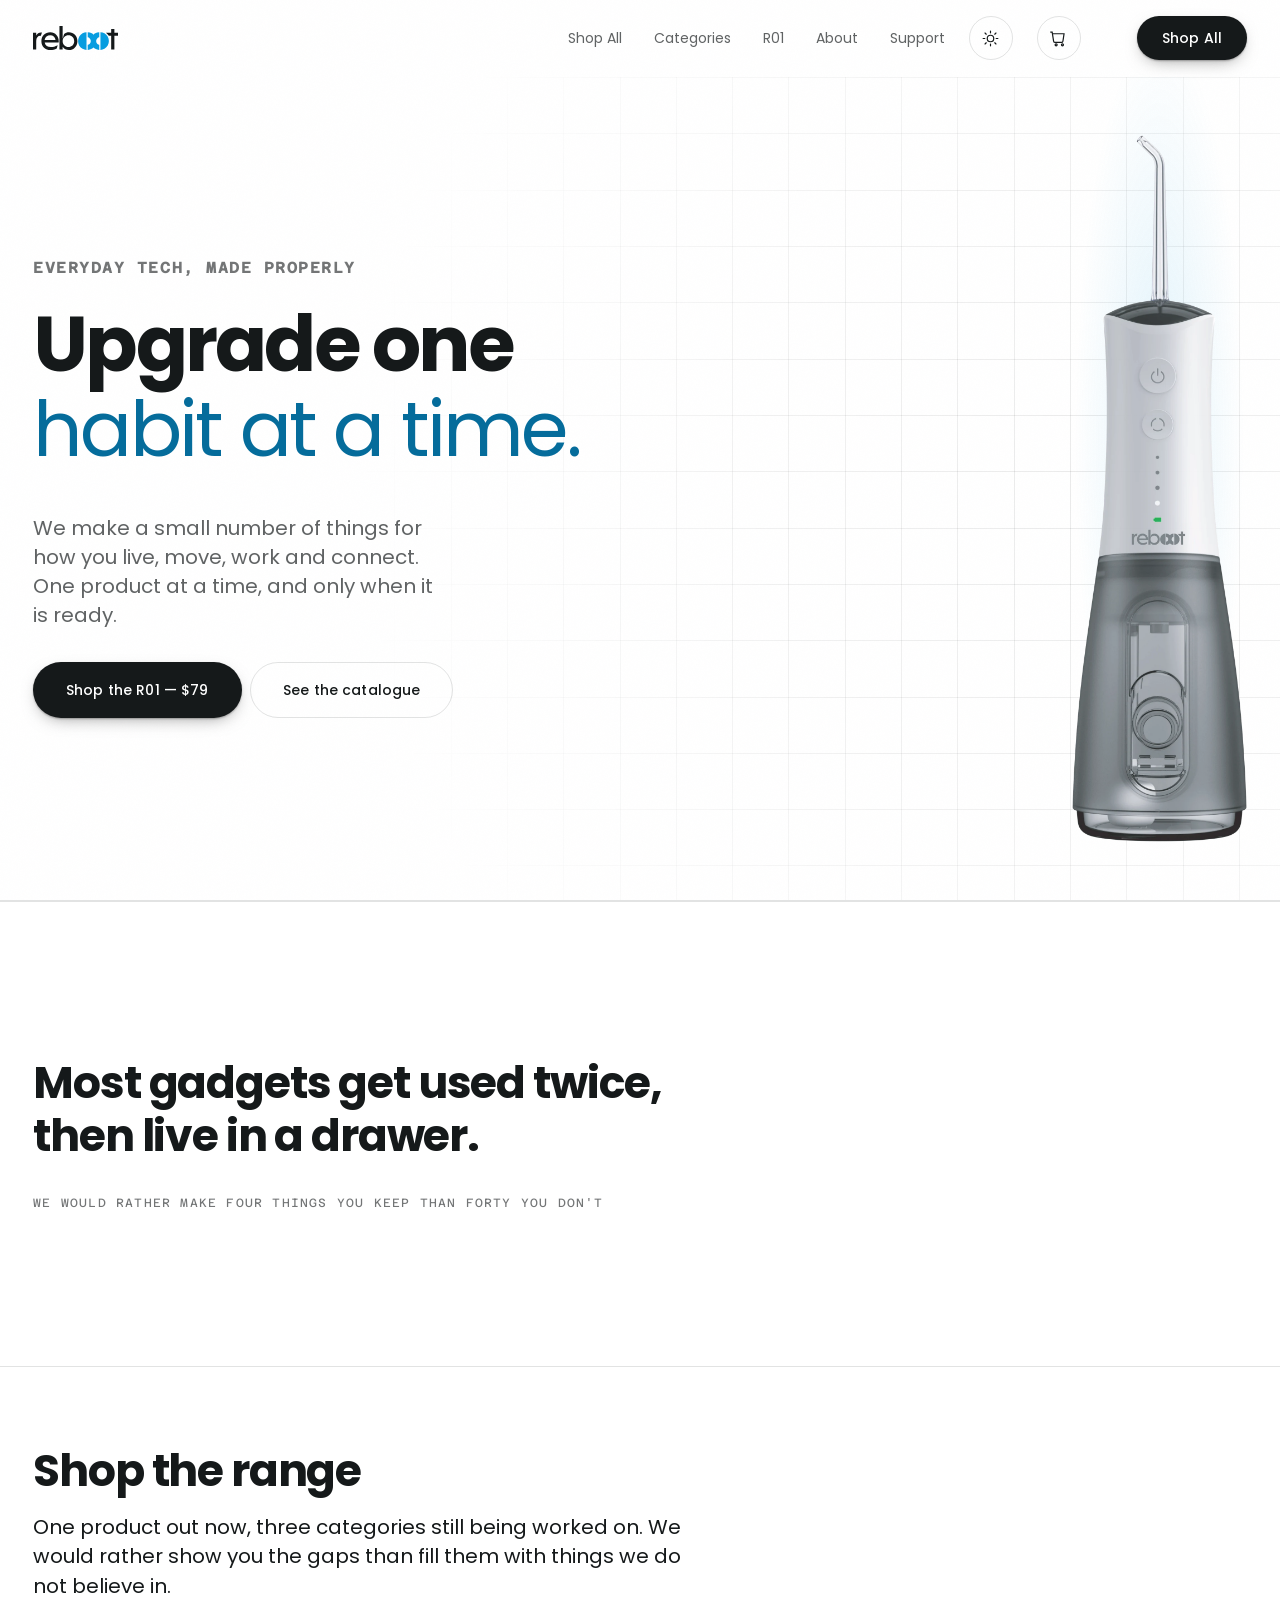
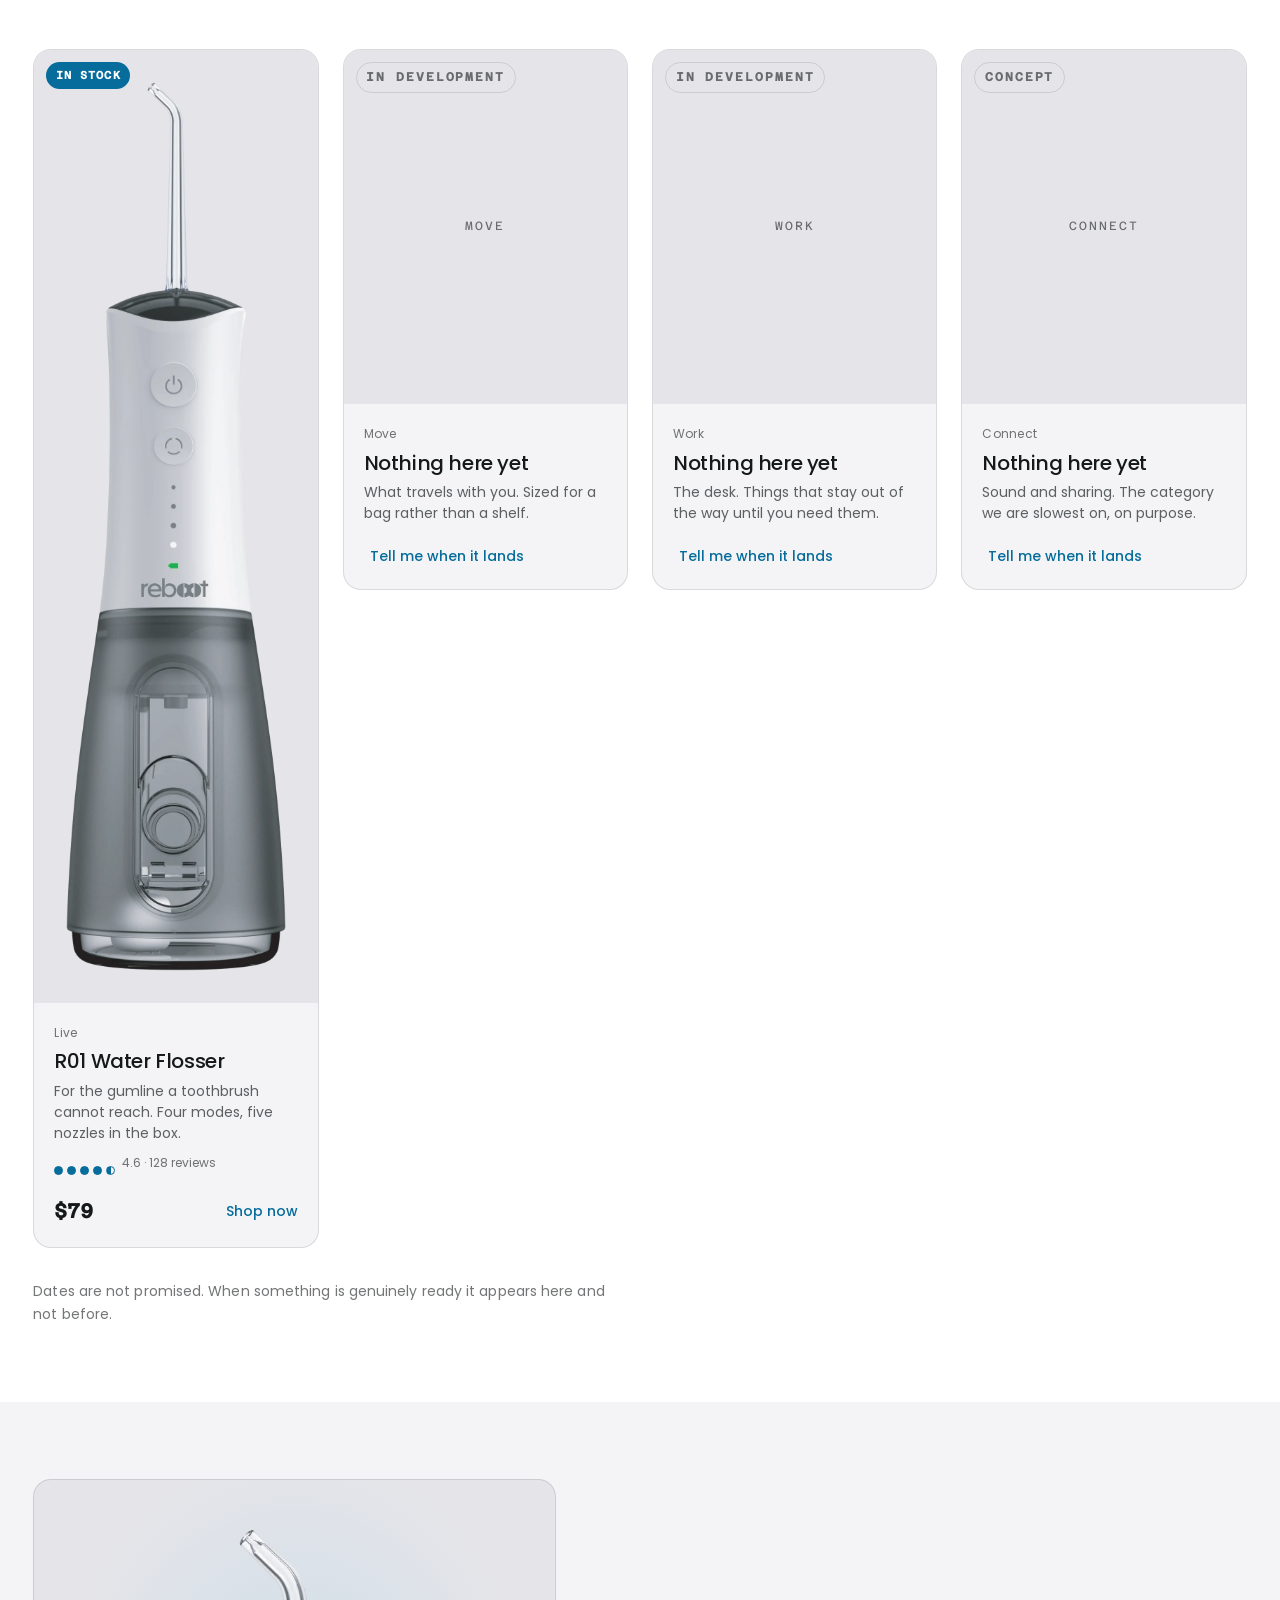
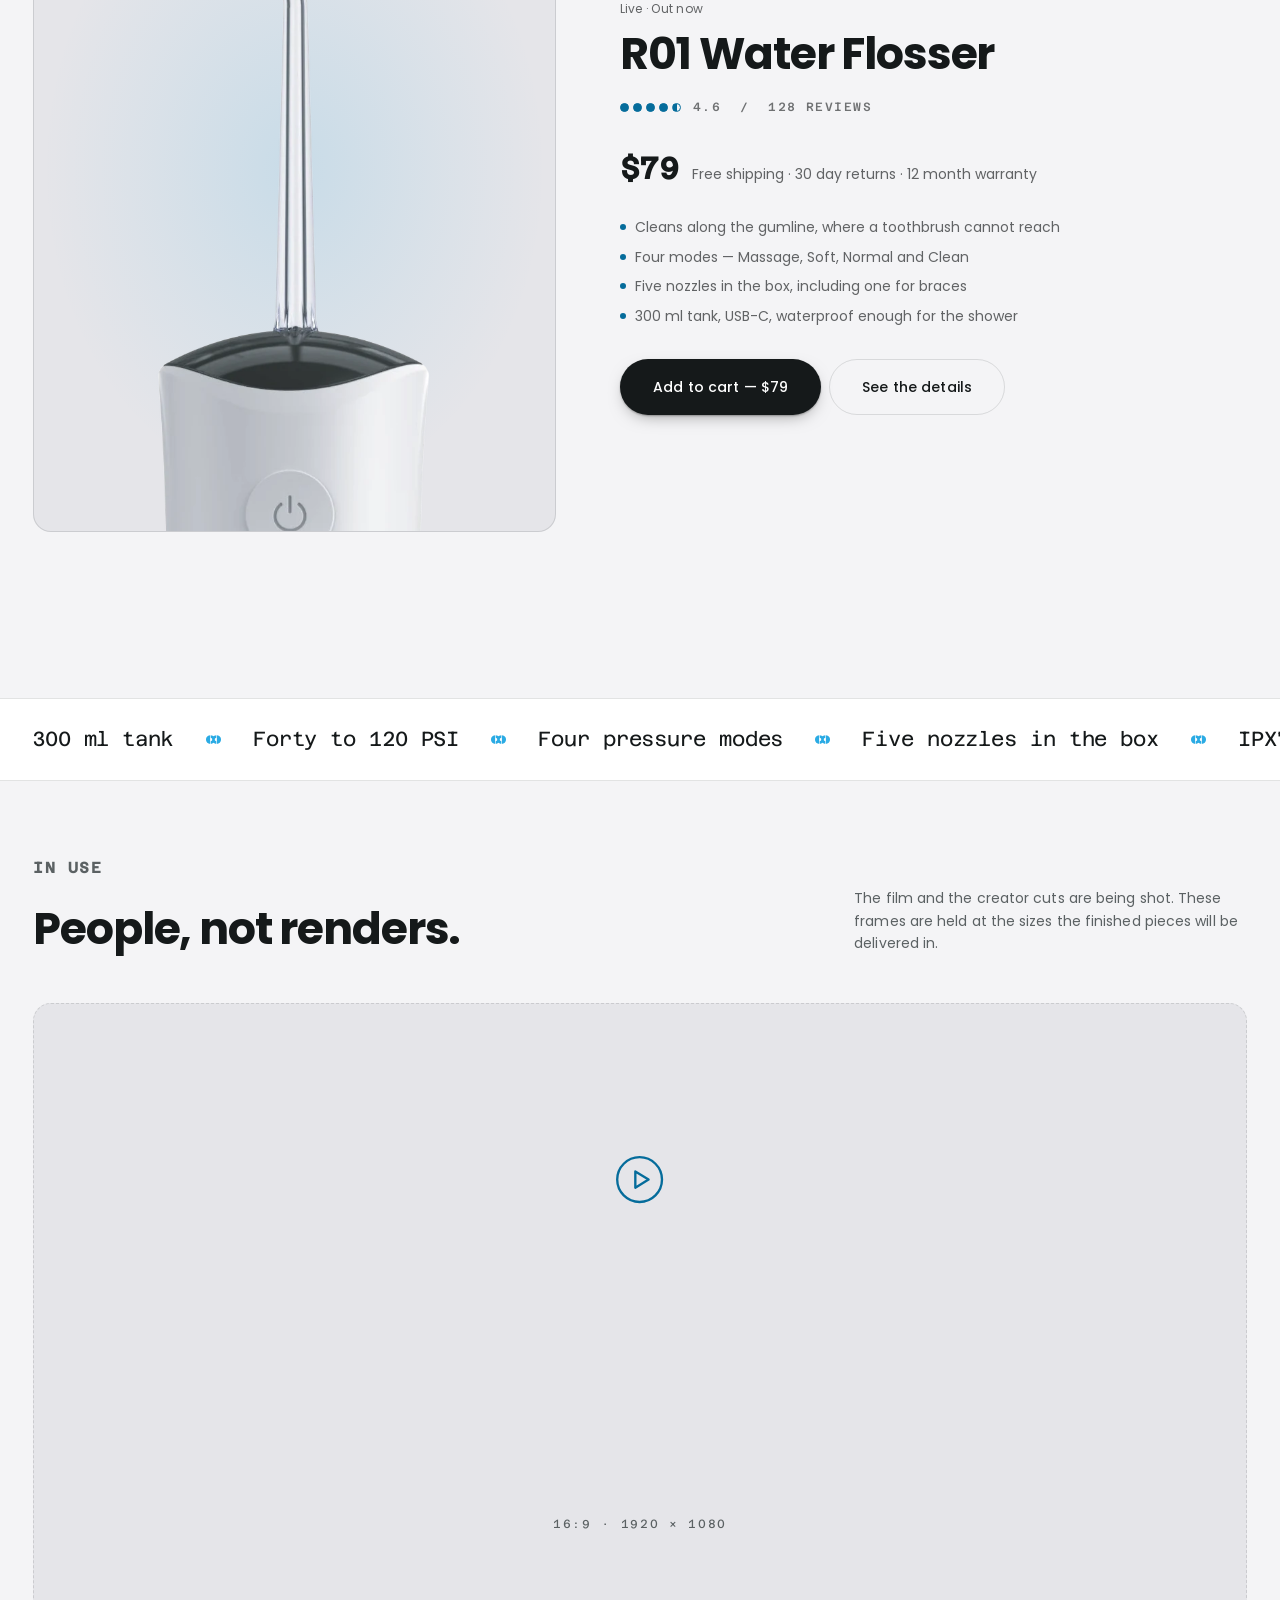
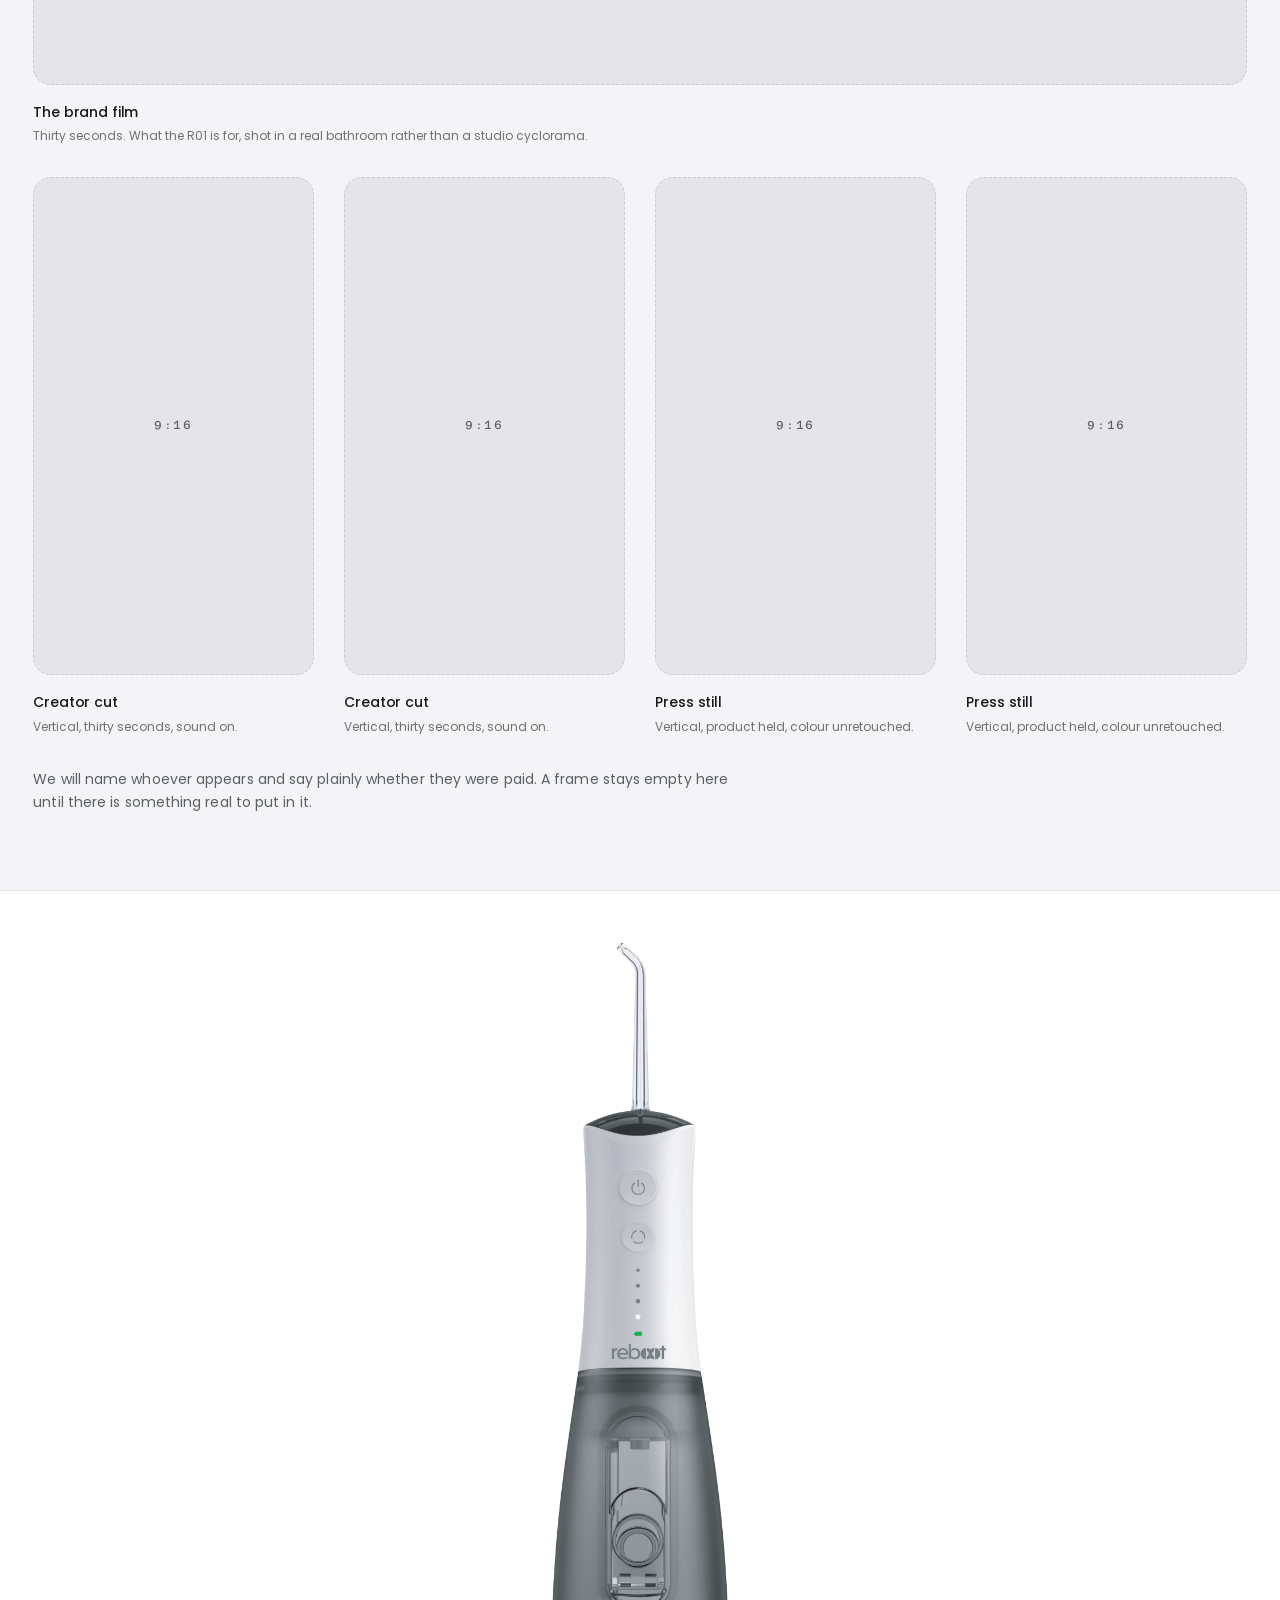
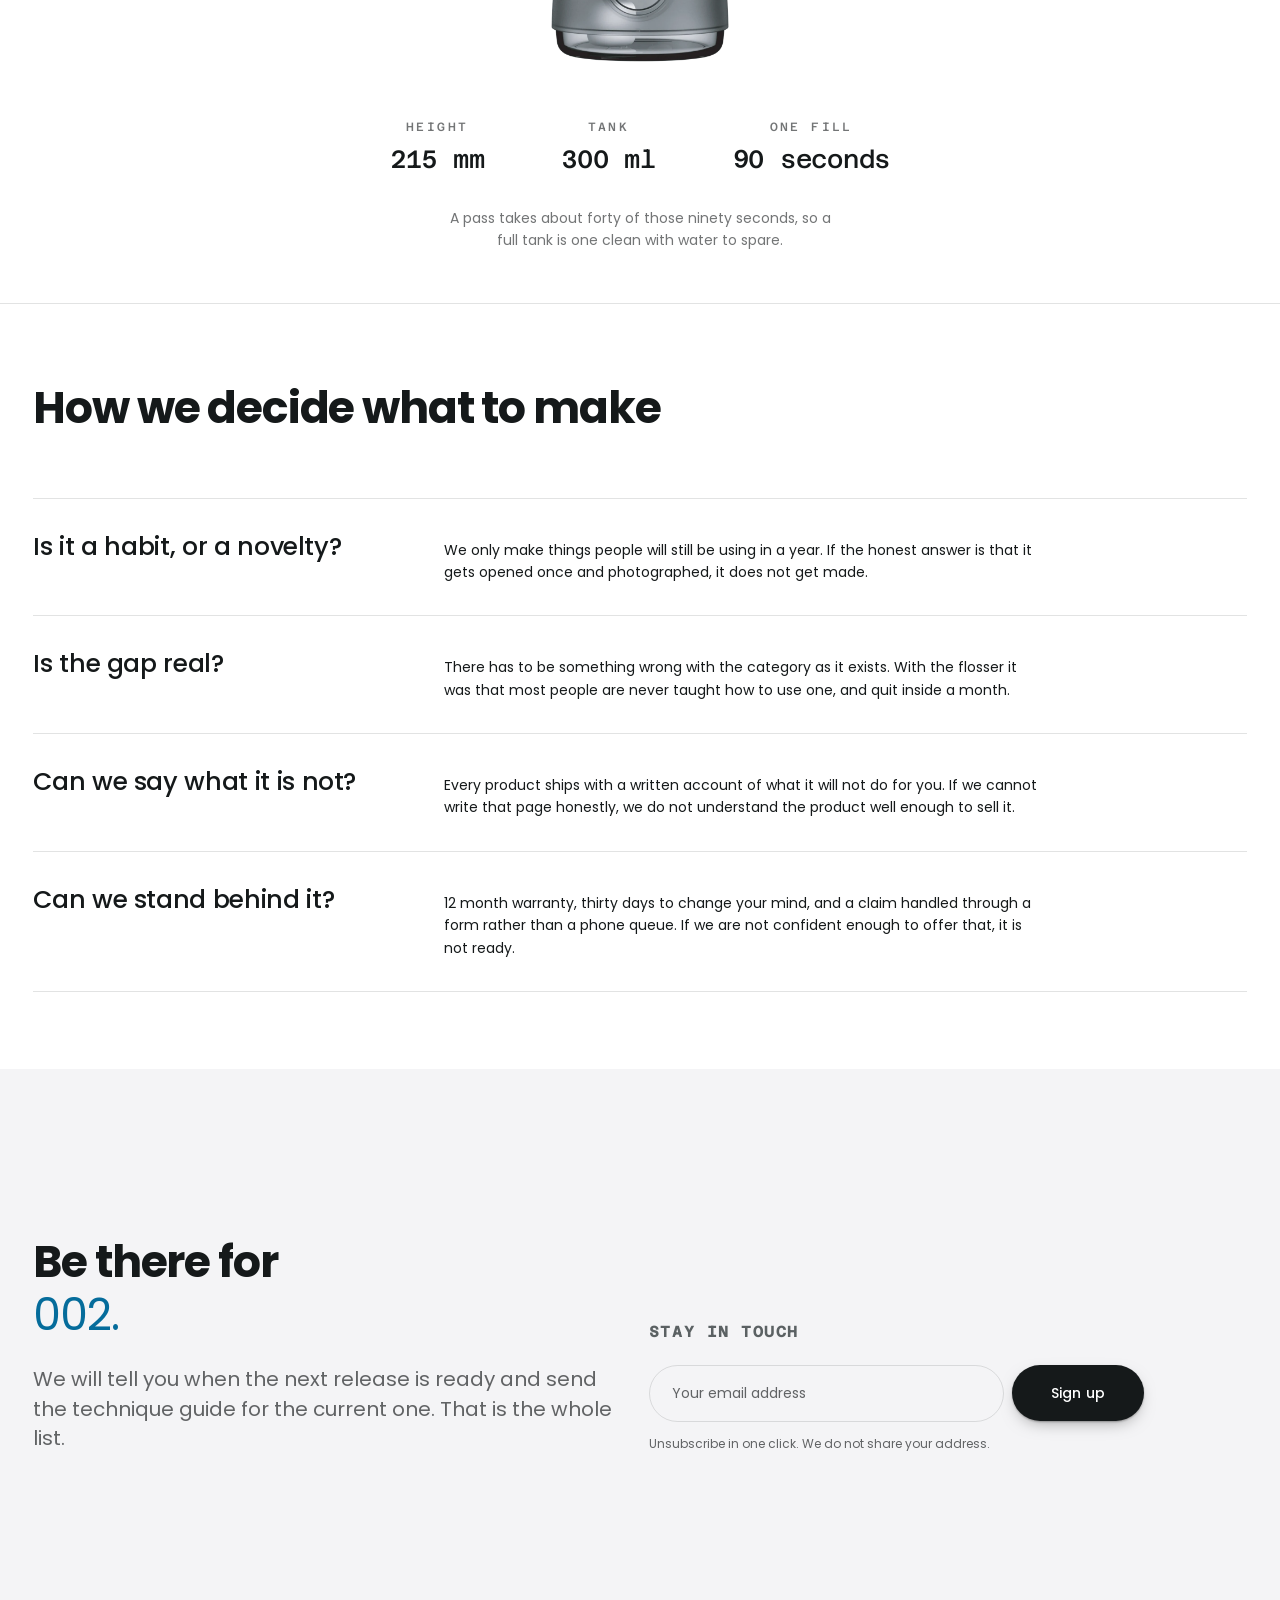
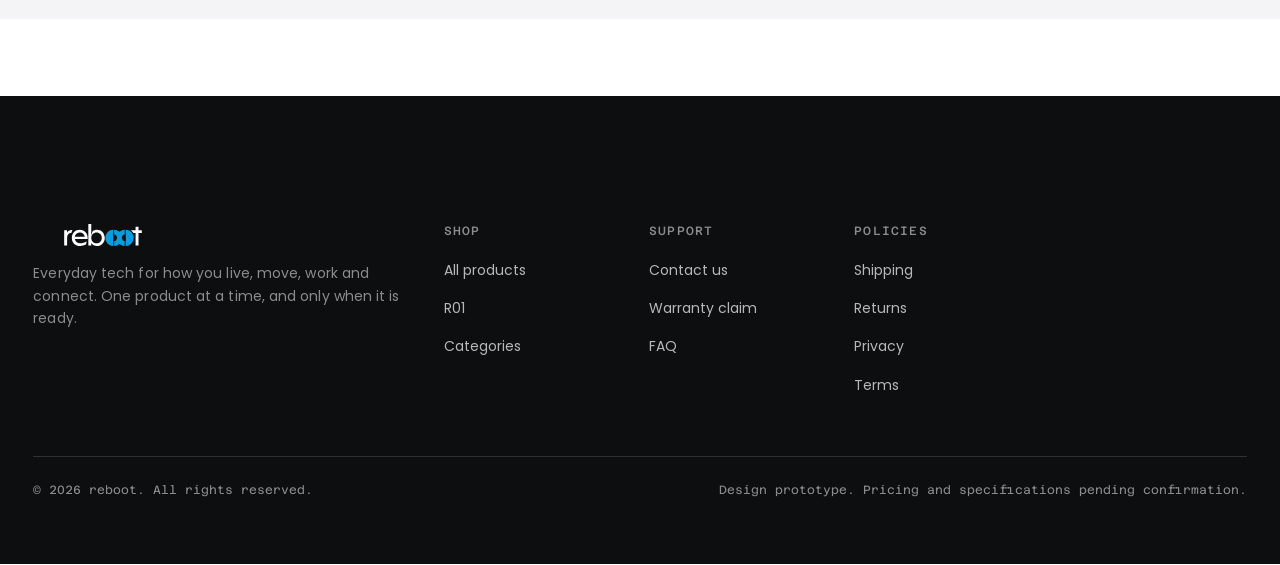
==== commit a7926814: "Give the hero a ground: an engineering grid and pressure rings Two decorative layers behind the prod" ====
--- a/site/index.html
+++ b/site/index.html
@@ -51,6 +51,14 @@
   <!-- ATTENTION. The brand, not the product. The flosser appears here as
        evidence that reboot ships, not as the subject of the page. -->
   <section class="hero-full">
+    <!-- The ground behind the product: an engineering grid that fades out
+         before it reaches the headline, and three pressure rings leaving the
+         nozzle on a long loop. Decorative, so it is hidden from the
+         accessibility tree and carries no content. -->
+    <div class="hero-fx" aria-hidden="true">
+      <span class="fx-grid"></span>
+      <span class="fx-ripple"><i></i><i></i><i></i></span>
+    </div>
     <div class="wrap hero-body">
       <div class="hero-draw" data-tilt>
         <div class="tilt glow">
--- a/site/assets/css/site.css
+++ b/site/assets/css/site.css
@@ -1979,4 +1979,59 @@
     padding-bottom:.5rem;scrollbar-width:thin}
   .story-rail .story{scroll-snap-align:start}
 }
-}
+
+/* ============ HERO GROUND ============
+   Two layers, both decorative, neither animating anything but transform and
+   opacity. The grid is the engineering sheet the product came off; the rings
+   are pressure leaving the nozzle, which is the one thing this product does.
+   Both are masked so they never reach the headline — a field running under
+   type is the thing that makes a hero look busy rather than deep. */
+.hero-fx{position:absolute;inset:0;z-index:0;pointer-events:none;overflow:hidden;
+  --fx-gap:clamp(44px,4.4vw,72px);
+  /* one mask for both layers, so the rings fade out before the headline the
+     same way the grid does. Masking only the grid left a hard arc crossing
+     the type at full strength. */
+  -webkit-mask-image:radial-gradient(ellipse 64% 104% at 84% 50%,#000 0%,rgba(0,0,0,.72) 38%,transparent 88%);
+  mask-image:radial-gradient(ellipse 64% 104% at 84% 50%,#000 0%,rgba(0,0,0,.72) 38%,transparent 88%)}
+.fx-grid{
+  position:absolute;inset:0;
+  background-image:
+    repeating-linear-gradient(to right,rgba(var(--tint),.14) 0 1px,transparent 1px var(--fx-gap)),
+    repeating-linear-gradient(to bottom,rgba(var(--tint),.14) 0 1px,transparent 1px var(--fx-gap));
+}
+/* centred on the product, not on the section: the rings read as coming off the
+   nozzle rather than as a decoration parked in the middle of the page */
+.fx-ripple{position:absolute;top:47%;left:87%;transform:translate(-50%,-50%);
+  width:min(40vw,560px);aspect-ratio:1}
+/* Three rings on one 13s loop at even thirds, so two are always in flight and
+   the third is arriving. One ring on its own reads as a stray circle. */
+.fx-ripple i{position:absolute;inset:0;border-radius:50%;
+  border:1px solid var(--blue);opacity:0;
+  animation:fxRing 13s var(--ease-io) infinite}
+.fx-ripple i:nth-child(2){animation-delay:-4.33s}
+.fx-ripple i:nth-child(3){animation-delay:-8.66s}
+@keyframes fxRing{
+  0%{transform:scale(.3);opacity:0}
+  10%{opacity:.30}
+  55%{opacity:.13}
+  100%{transform:scale(2.15);opacity:0}
+}
+/* On a phone the product is centred above the headline rather than beside it,
+   so the rings and the mask both move with it. */
+@media(max-width:820px){
+  .fx-ripple{left:50%;top:30%;width:min(96vw,420px)}
+  .hero-fx{-webkit-mask-image:radial-gradient(ellipse 96% 42% at 50% 28%,#000 0%,rgba(0,0,0,.7) 44%,transparent 86%);
+    mask-image:radial-gradient(ellipse 96% 42% at 50% 28%,#000 0%,rgba(0,0,0,.7) 44%,transparent 86%)}
+}
+/* one ring, held still, rather than nothing: the composition still resolves */
+@media(prefers-reduced-motion:reduce){
+  .fx-ripple i{animation:none;opacity:0}
+  .fx-ripple i:first-child{opacity:.16;transform:scale(1)}
+}
+/* Ink lines on white carry further than white lines on graphite, so the pale
+   theme takes the grid down rather than sharing one alpha. */
+:root[data-theme="light"] .fx-grid{
+  background-image:
+    repeating-linear-gradient(to right,rgba(var(--tint),.085) 0 1px,transparent 1px var(--fx-gap)),
+    repeating-linear-gradient(to bottom,rgba(var(--tint),.085) 0 1px,transparent 1px var(--fx-gap));
+}
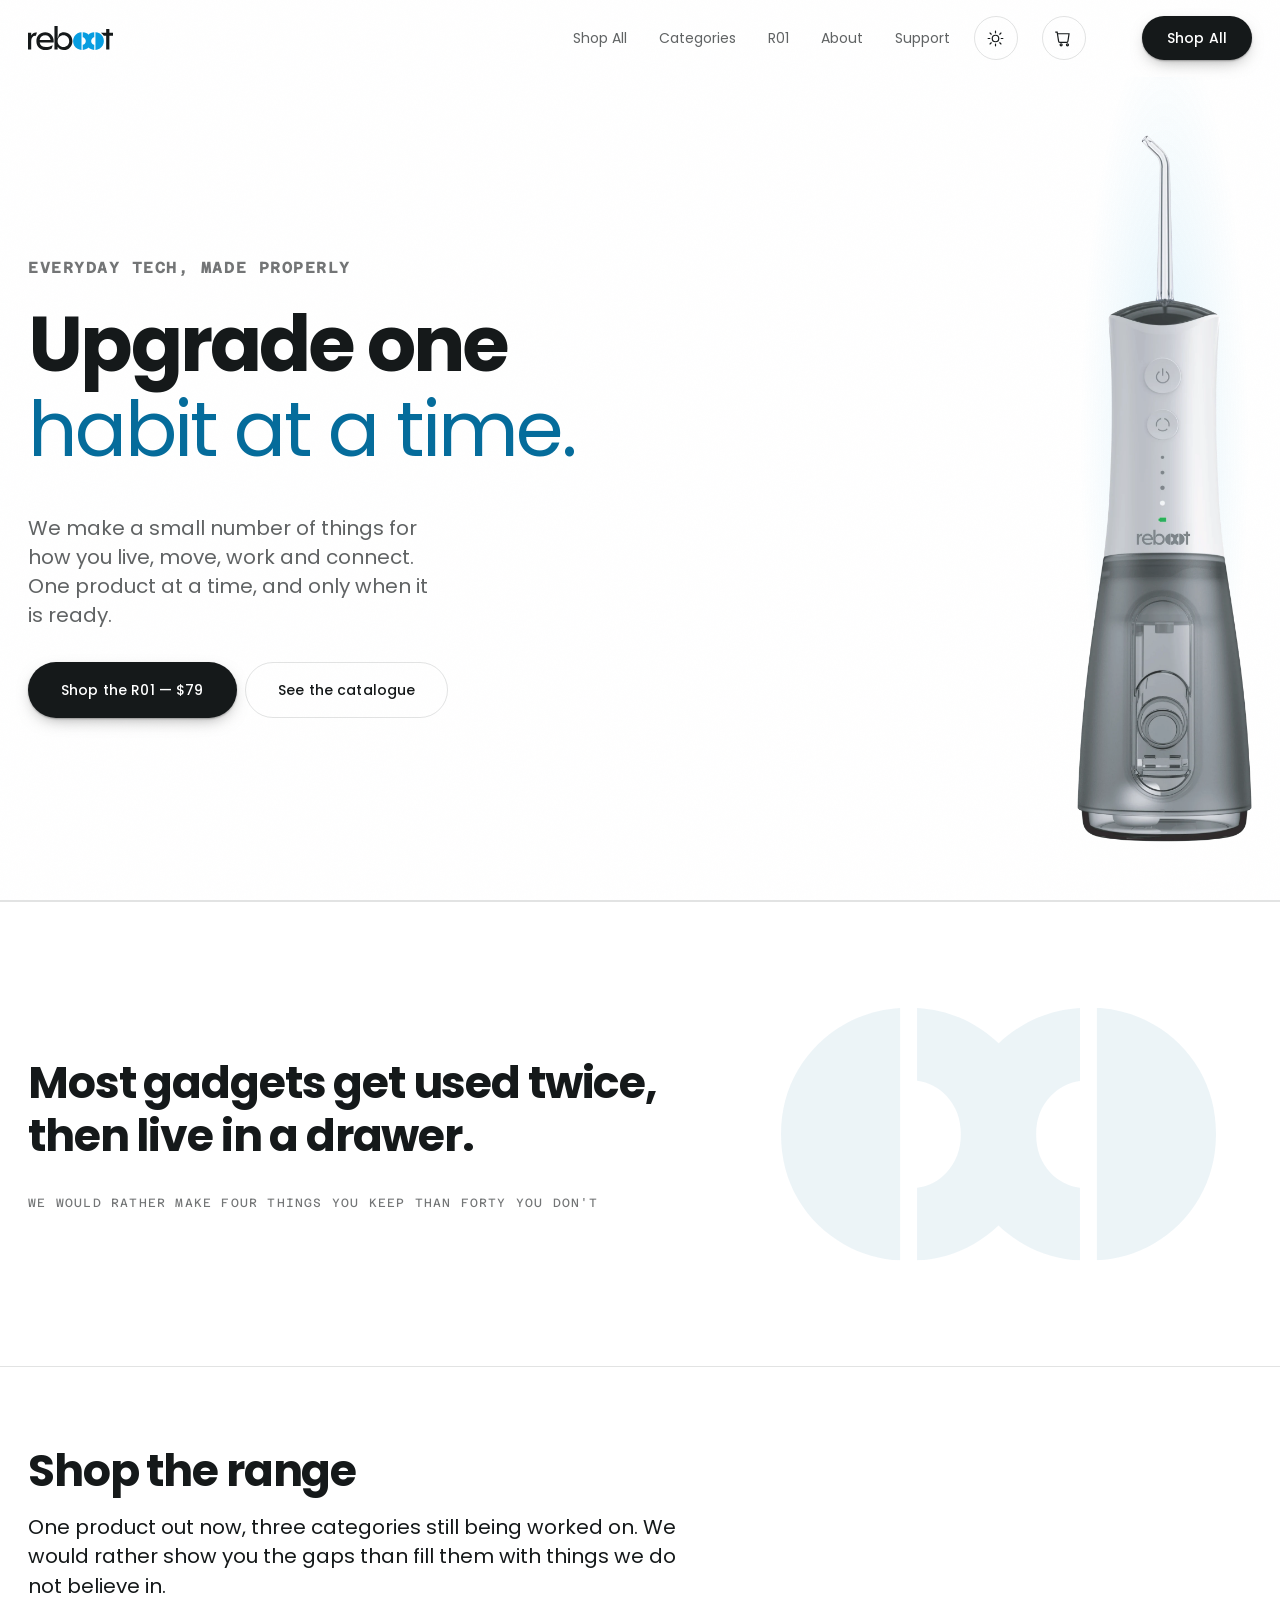
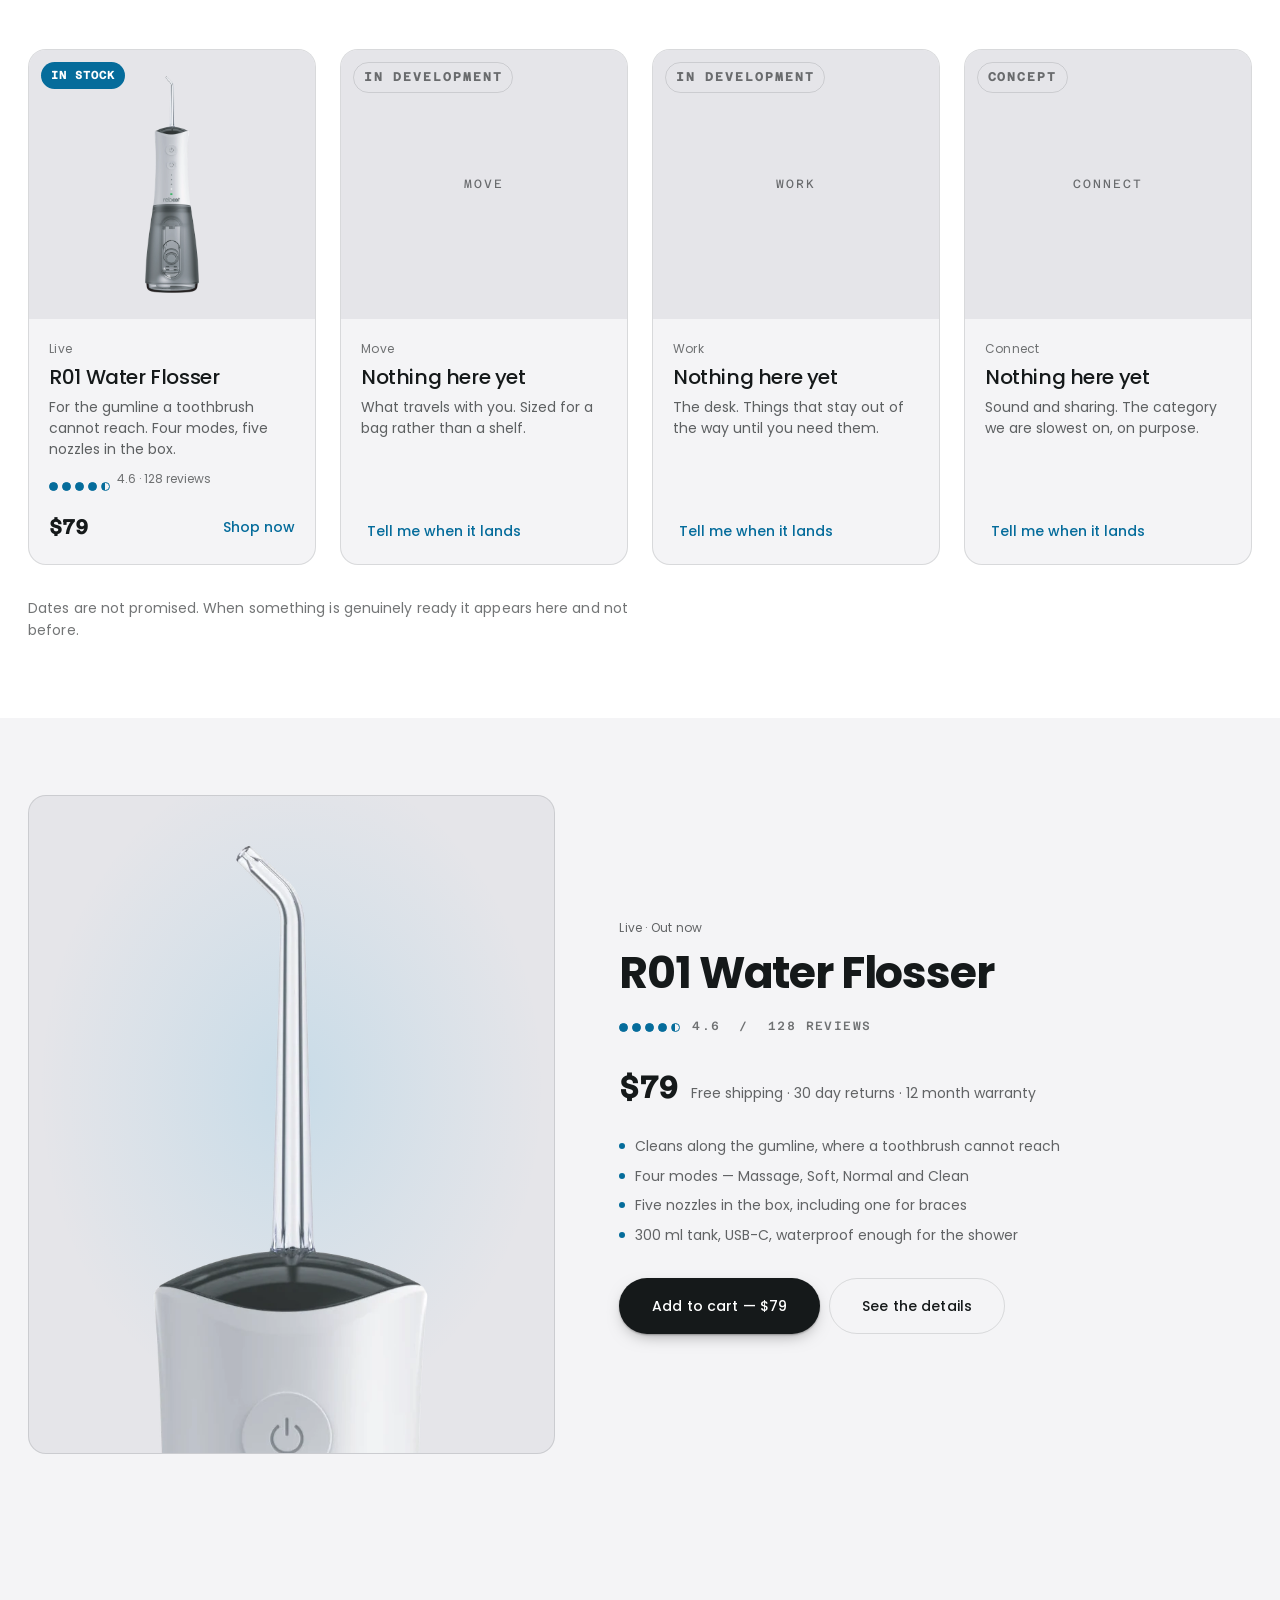
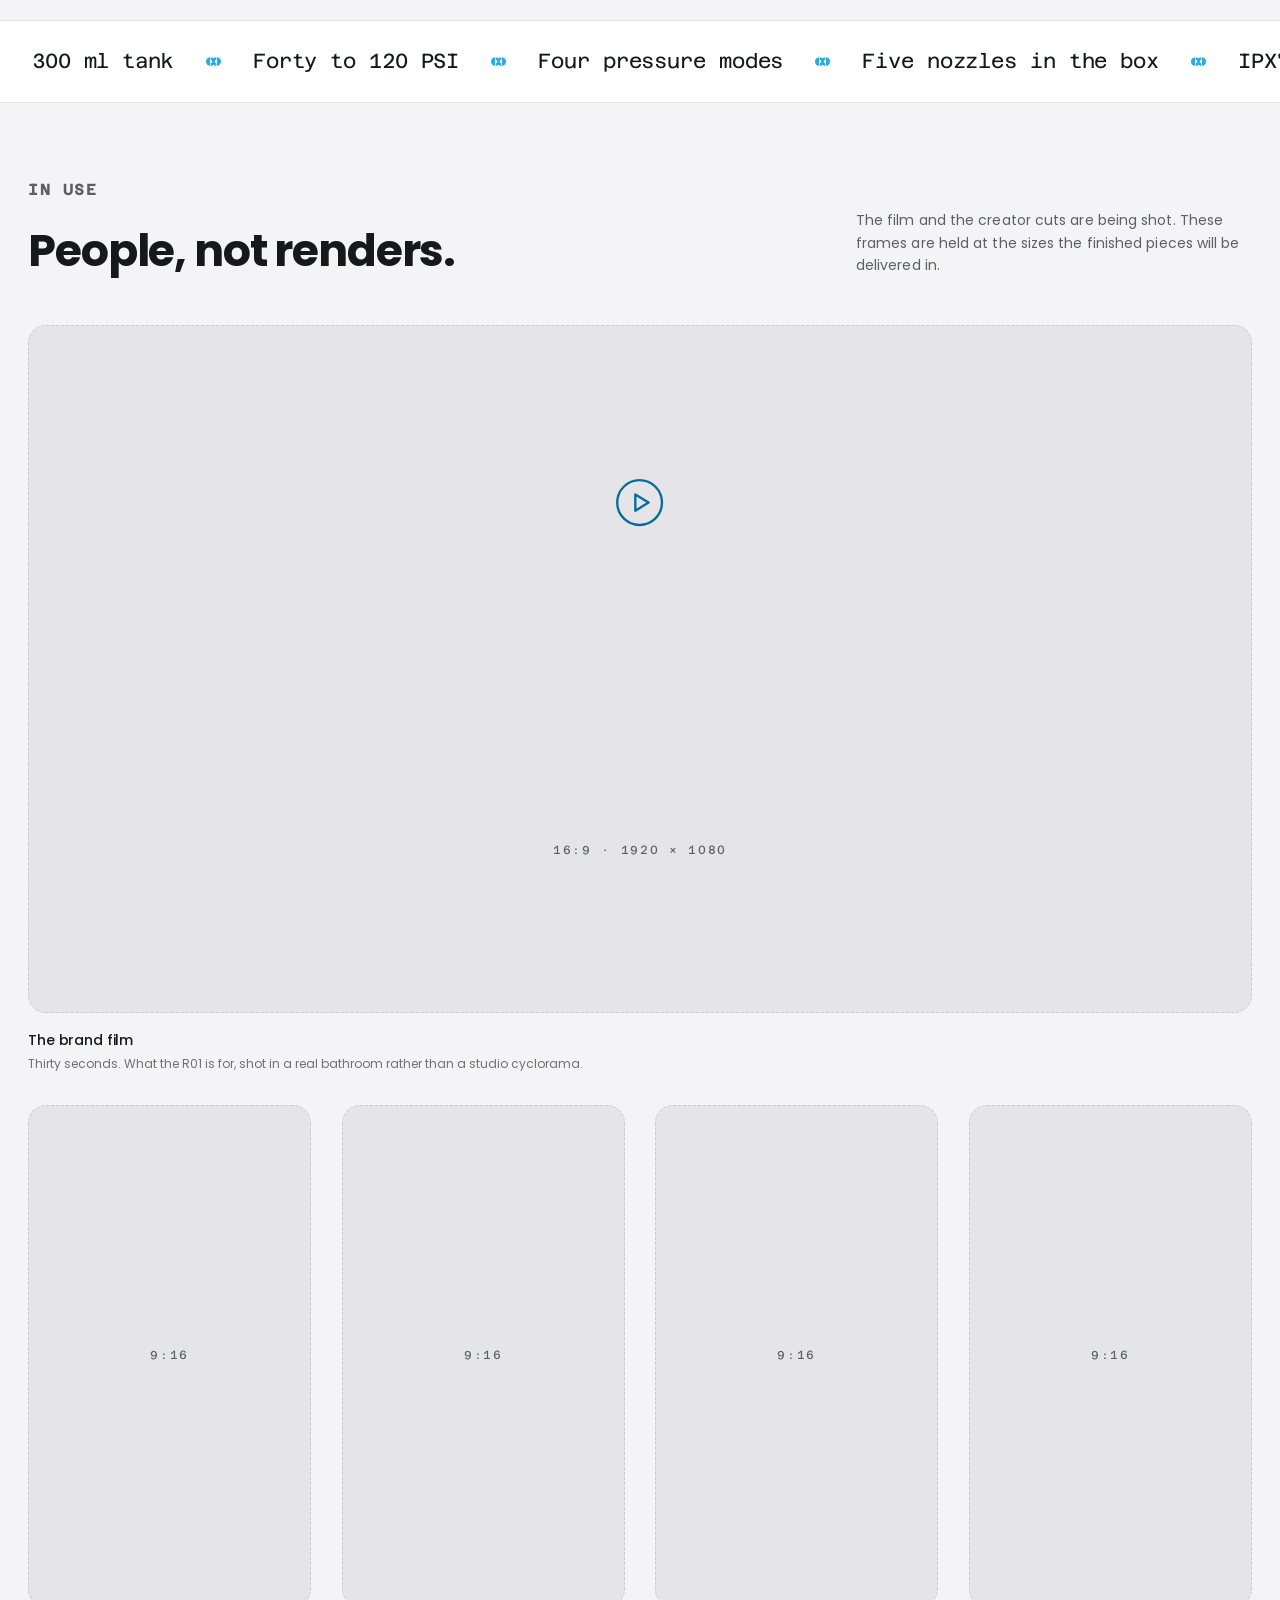
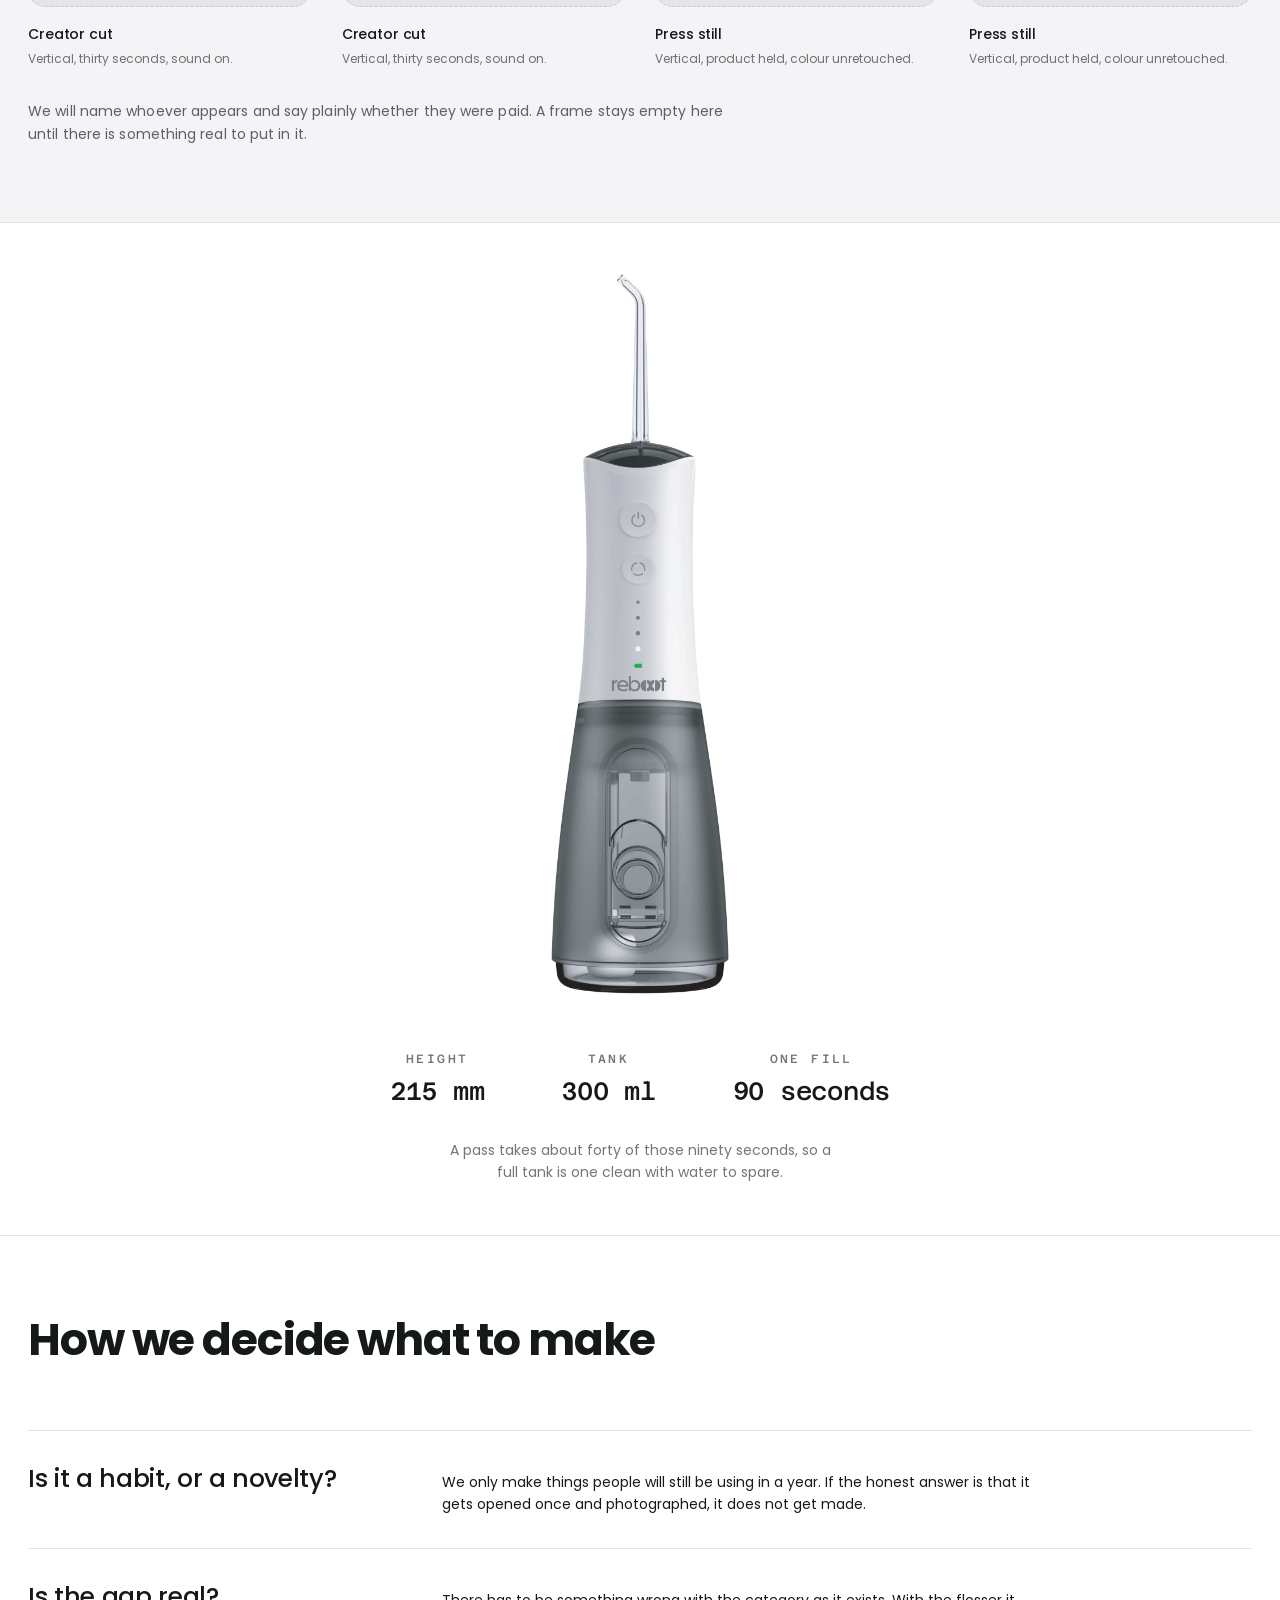
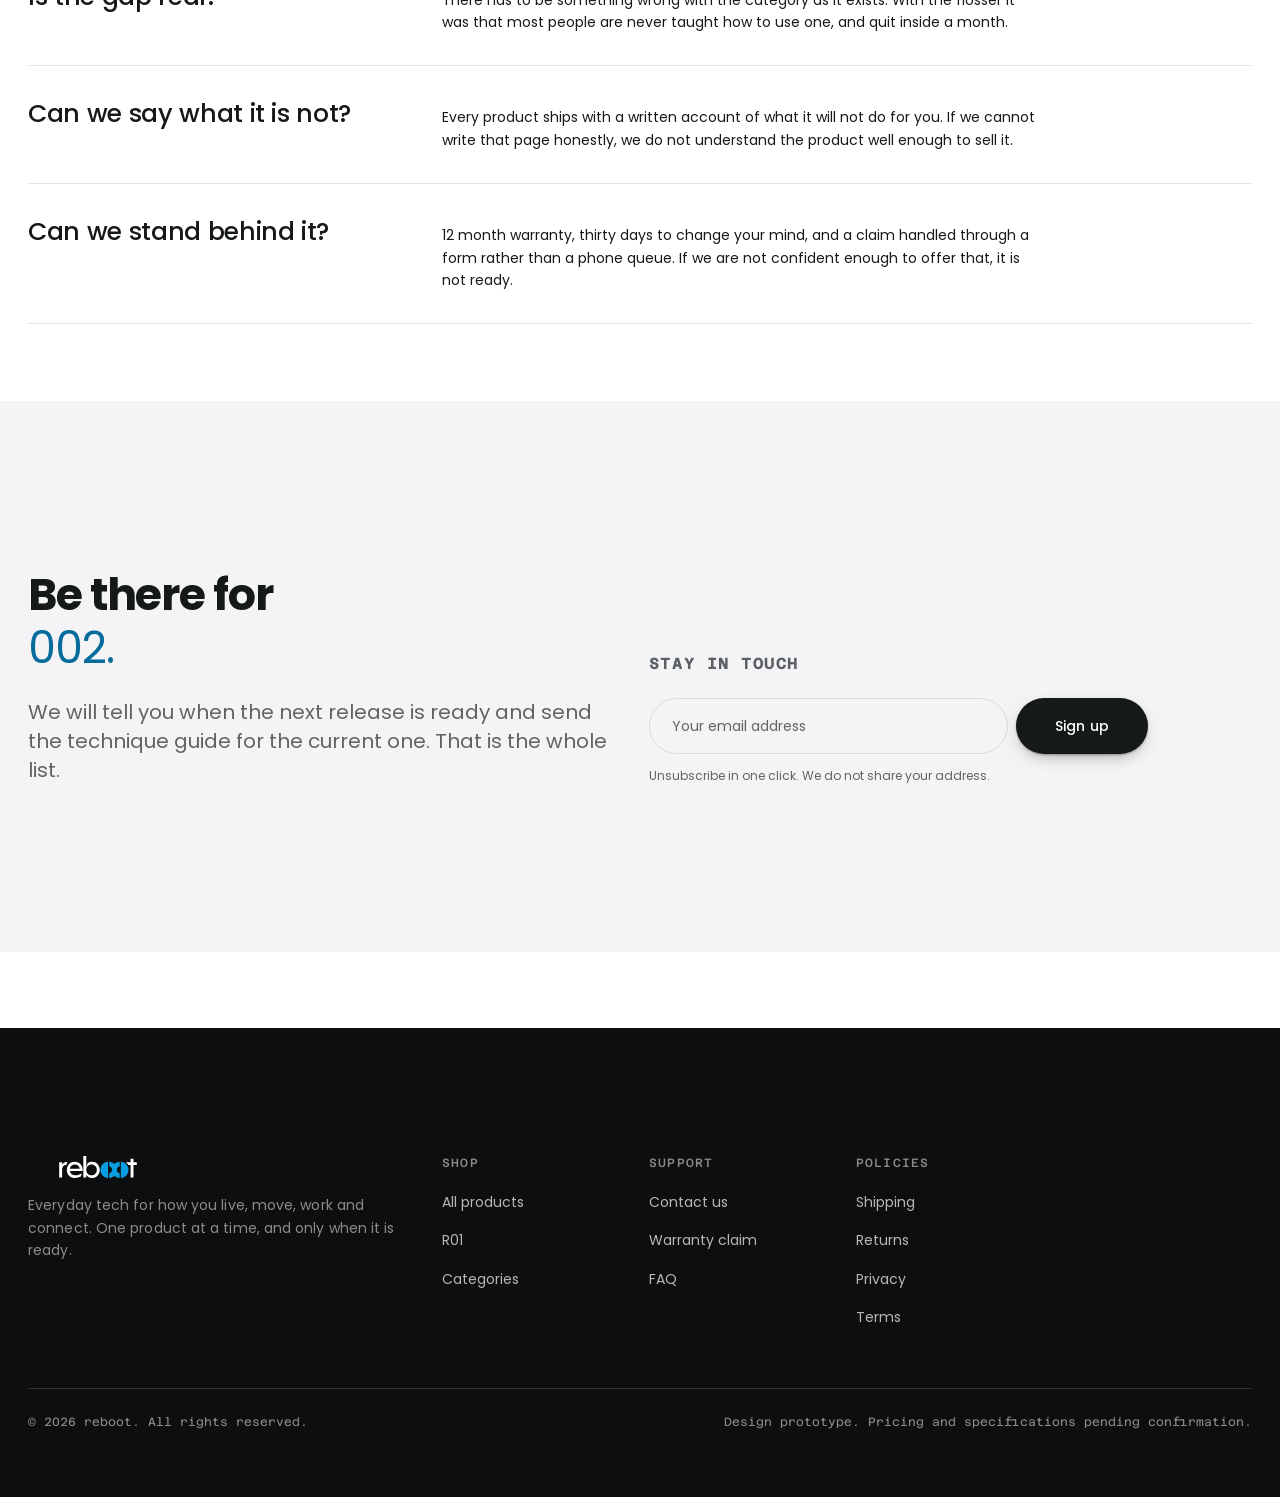
==== commit f040c804: "Drop the hero grid, mark the band, fill the shelf, cut the gutter again **The boxes are gone from th" ====
--- a/site/index.html
+++ b/site/index.html
@@ -51,12 +51,10 @@
   <!-- ATTENTION. The brand, not the product. The flosser appears here as
        evidence that reboot ships, not as the subject of the page. -->
   <section class="hero-full">
-    <!-- The ground behind the product: an engineering grid that fades out
-         before it reaches the headline, and three pressure rings leaving the
+    <!-- The ground behind the product: three pressure rings leaving the
          nozzle on a long loop. Decorative, so it is hidden from the
          accessibility tree and carries no content. -->
     <div class="hero-fx" aria-hidden="true">
-      <span class="fx-grid"></span>
       <span class="fx-ripple"><i></i><i></i><i></i></span>
     </div>
     <div class="wrap hero-body">
--- a/site/assets/css/site.css
+++ b/site/assets/css/site.css
@@ -47,8 +47,8 @@
      side — 240 of centring margin plus a 64px pad; it is now 156, split 120
      and 36. The container carries most of the change, so the measure of the
      text columns is unchanged and only the empty margin narrows. */
-  --pad:clamp(1.1rem,2.6vw,2.25rem);
-  --wrap:1680px;
+  --pad:clamp(1rem,2.2vw,2rem);
+  --wrap:1800px;
 
   /* The brand book's ladder, ratio 1.2, read straight off the hierarchy page:
      Label 15.2 / P 16 / H6 21.20 / H5 25.30 / H4 30.47 / H3 36.96 / H2 44.20 /
@@ -791,7 +791,21 @@
 
 /* B. full-bleed statement band, used to change tempo between sections */
 .band{background:var(--ink);color:var(--white);padding-block:clamp(5rem,12vw,10rem);
-  border-top:1px solid var(--line-dark);border-bottom:1px solid var(--line-dark)}
+  border-top:1px solid var(--line-dark);border-bottom:1px solid var(--line-dark);
+  position:relative;overflow:hidden}
+/* The mark from the wordmark, oversized and run off the right edge. It is
+   painted through a mask rather than placed as an image, so one file tints
+   itself from --blue and follows the theme without a second asset. */
+.band::after{
+  content:"";position:absolute;z-index:0;pointer-events:none;
+  right:clamp(1rem,5vw,5rem);top:50%;transform:translateY(-50%);
+  width:min(34vw,520px);aspect-ratio:953.33/553.48;
+  background:var(--blue);opacity:.07;
+  -webkit-mask:url(../img/mark-white.svg) no-repeat center/contain;
+  mask:url(../img/mark-white.svg) no-repeat center/contain;
+}
+.band .wrap{position:relative;z-index:1}
+@media(max-width:900px){.band::after{right:-14%;width:62vw;opacity:.055}}
 .band q{quotes:none;display:block;font-size:var(--f-2xl);font-weight:700;letter-spacing:-.026em;
   line-height:1.2;max-width:22ch}
 .band .attr{margin-top:var(--s4);font-size:var(--f-xs);letter-spacing:.16em;text-transform:uppercase;
@@ -1713,16 +1727,33 @@
    Adding a product adds a card; the grid does not change. */
 /* start, not stretch: the empty cards carry less than the real one and
    stretching them to match just prints a void under the copy */
-.coll{display:grid;grid-template-columns:repeat(auto-fill,minmax(240px,1fr));
-  gap:clamp(1rem,2vw,1.5rem);align-items:start}
+/* auto-FIT, not auto-fill. auto-fill keeps the empty tracks it created, so
+   four cards on a 1800px row sat in the left half with two dead columns beside
+   them. auto-fit collapses what is unused, so whatever is on the shelf — one
+   product or nine — spreads across the full width and the row still wraps on
+   its own when more arrive. */
+.coll{display:grid;grid-template-columns:repeat(auto-fit,minmax(260px,1fr));
+  gap:clamp(1rem,2vw,1.5rem);align-items:stretch}
 .pc{display:flex;flex-direction:column;border:1px solid var(--line-dark);border-radius:var(--r-lg);overflow:hidden;
   text-decoration:none;overflow:hidden;background:var(--surface-1);
   transition:border-color .3s var(--ease),transform .4s var(--ease)}
 .light .pc,.paper .pc{border-color:var(--line-light)}
 a.pc:hover{border-color:var(--acc,var(--blue));transform:translateY(-3px)}
+/* A definite height, not an aspect ratio. The product is 1:4, and with only a
+   ratio the image resolved its height:100% against a parent whose height
+   depended on the image — so it fell back to filling the card's width and made
+   the card four times taller than the ones beside it. */
 .pc-fig{position:relative;background:var(--surface-0);display:grid;place-items:center;
-  padding:clamp(1.25rem,3vw,2rem);aspect-ratio:4/5}
-.pc-fig img{height:100%;width:auto;object-fit:contain;
+  padding:clamp(1rem,2.4vw,1.6rem);height:clamp(210px,21vw,300px);overflow:hidden;
+  /* an explicit 1fr track, or the single auto row is sized by the image while
+     the image's height:100% is sized by the row — a cycle Chrome resolves in
+     favour of the image's intrinsic 2544px */
+  grid-template-rows:minmax(0,1fr);grid-template-columns:minmax(0,1fr)}
+/* width and height at 100% of a definite box, with object-fit doing the
+   letterboxing. A percentage max-height on a grid item resolves against an
+   indefinite containing block in Chrome and is simply ignored, which left the
+   1:4 product sized by its width and 1470px tall inside a 300px frame. */
+.pc-fig img{width:100%;height:100%;object-fit:contain;
   transition:transform .5s var(--ease)}
 a.pc:hover .pc-fig img{transform:scale(1.04)}
 .pc-tag{position:absolute;top:.75rem;left:.75rem;padding:.3rem .6rem;
@@ -1981,24 +2012,15 @@
 }
 
 /* ============ HERO GROUND ============
-   Two layers, both decorative, neither animating anything but transform and
-   opacity. The grid is the engineering sheet the product came off; the rings
+   Three rings, decorative, animating nothing but transform and opacity. They
    are pressure leaving the nozzle, which is the one thing this product does.
-   Both are masked so they never reach the headline — a field running under
-   type is the thing that makes a hero look busy rather than deep. */
+   Masked so they never reach the headline — a field running under type is the
+   thing that makes a hero look busy rather than deep. */
 .hero-fx{position:absolute;inset:0;z-index:0;pointer-events:none;overflow:hidden;
-  --fx-gap:clamp(44px,4.4vw,72px);
-  /* one mask for both layers, so the rings fade out before the headline the
-     same way the grid does. Masking only the grid left a hard arc crossing
-     the type at full strength. */
+  /* the rings fade out before the headline rather than being clipped by it;
+     an unmasked arc crossing the type at full strength reads as a mistake */
   -webkit-mask-image:radial-gradient(ellipse 64% 104% at 84% 50%,#000 0%,rgba(0,0,0,.72) 38%,transparent 88%);
   mask-image:radial-gradient(ellipse 64% 104% at 84% 50%,#000 0%,rgba(0,0,0,.72) 38%,transparent 88%)}
-.fx-grid{
-  position:absolute;inset:0;
-  background-image:
-    repeating-linear-gradient(to right,rgba(var(--tint),.14) 0 1px,transparent 1px var(--fx-gap)),
-    repeating-linear-gradient(to bottom,rgba(var(--tint),.14) 0 1px,transparent 1px var(--fx-gap));
-}
 /* centred on the product, not on the section: the rings read as coming off the
    nozzle rather than as a decoration parked in the middle of the page */
 .fx-ripple{position:absolute;top:47%;left:87%;transform:translate(-50%,-50%);
@@ -2028,10 +2050,3 @@
   .fx-ripple i{animation:none;opacity:0}
   .fx-ripple i:first-child{opacity:.16;transform:scale(1)}
 }
-/* Ink lines on white carry further than white lines on graphite, so the pale
-   theme takes the grid down rather than sharing one alpha. */
-:root[data-theme="light"] .fx-grid{
-  background-image:
-    repeating-linear-gradient(to right,rgba(var(--tint),.085) 0 1px,transparent 1px var(--fx-gap)),
-    repeating-linear-gradient(to bottom,rgba(var(--tint),.085) 0 1px,transparent 1px var(--fx-gap));
-}
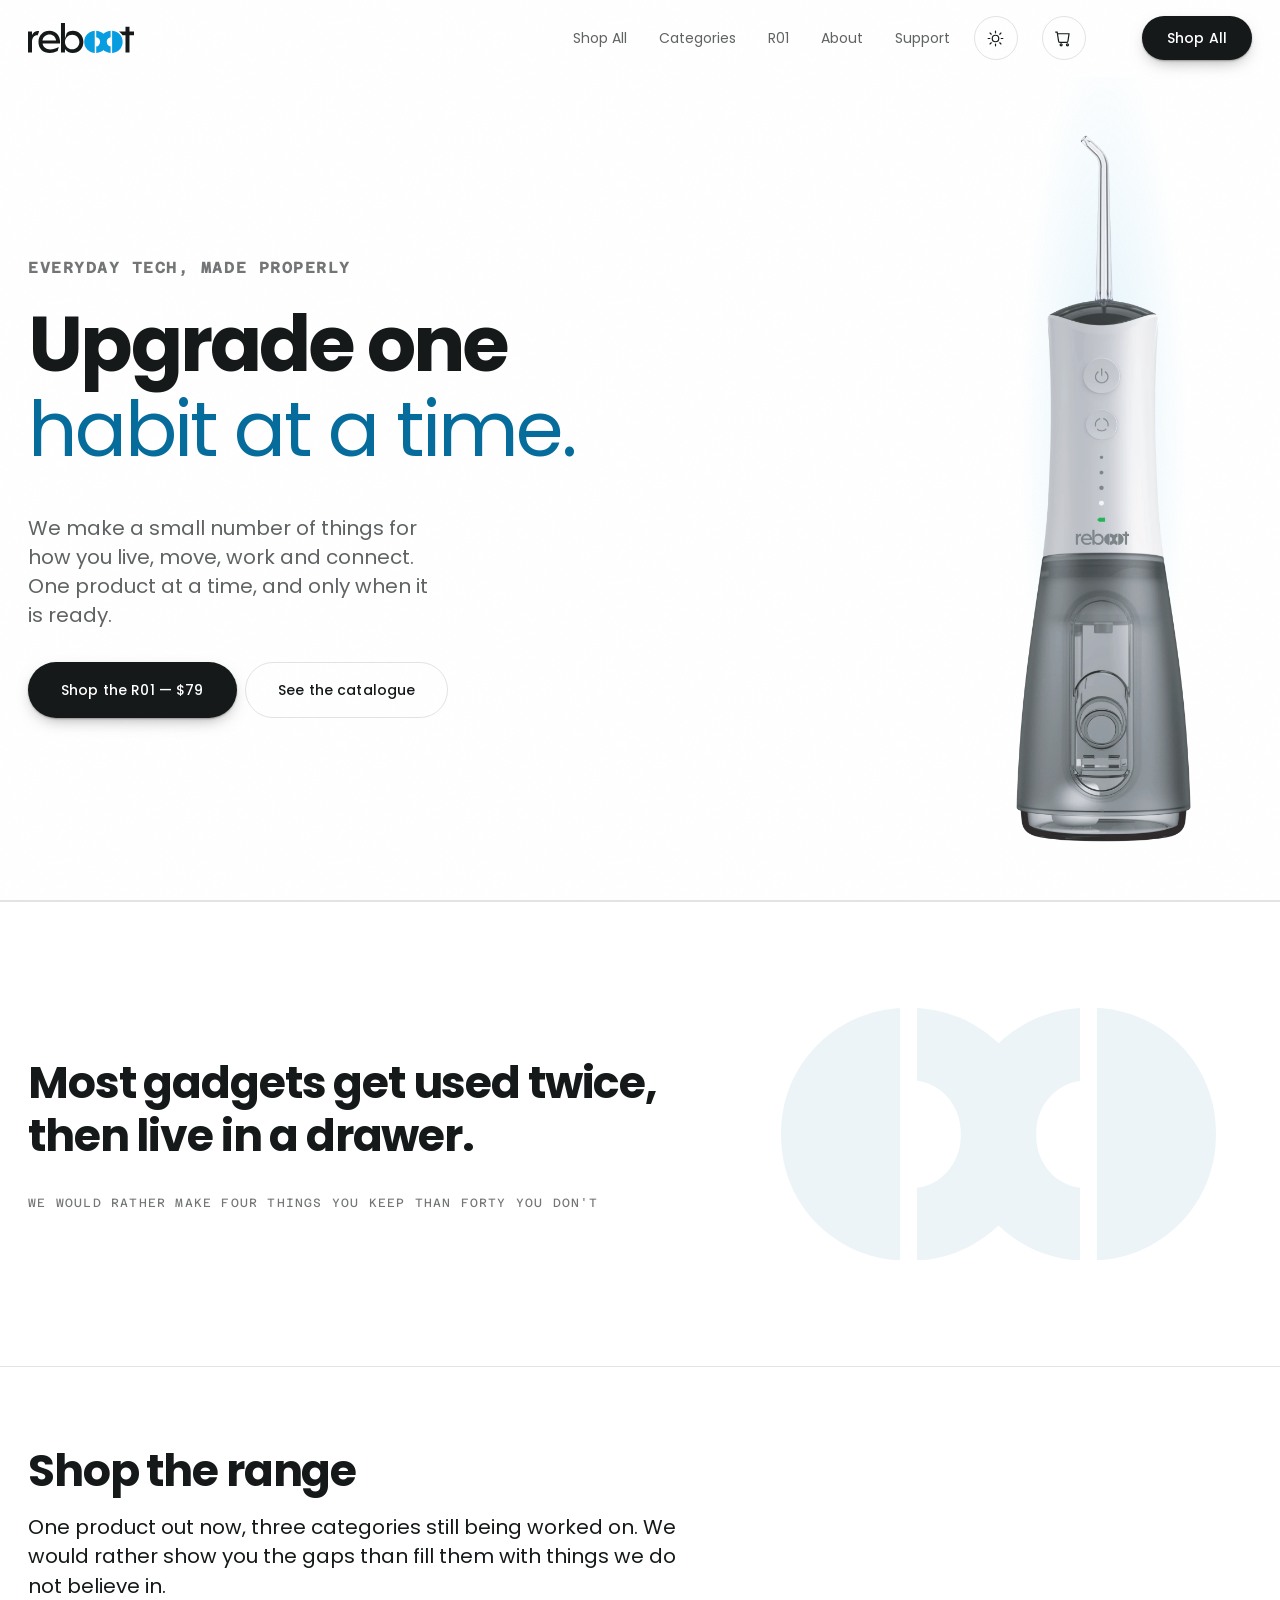
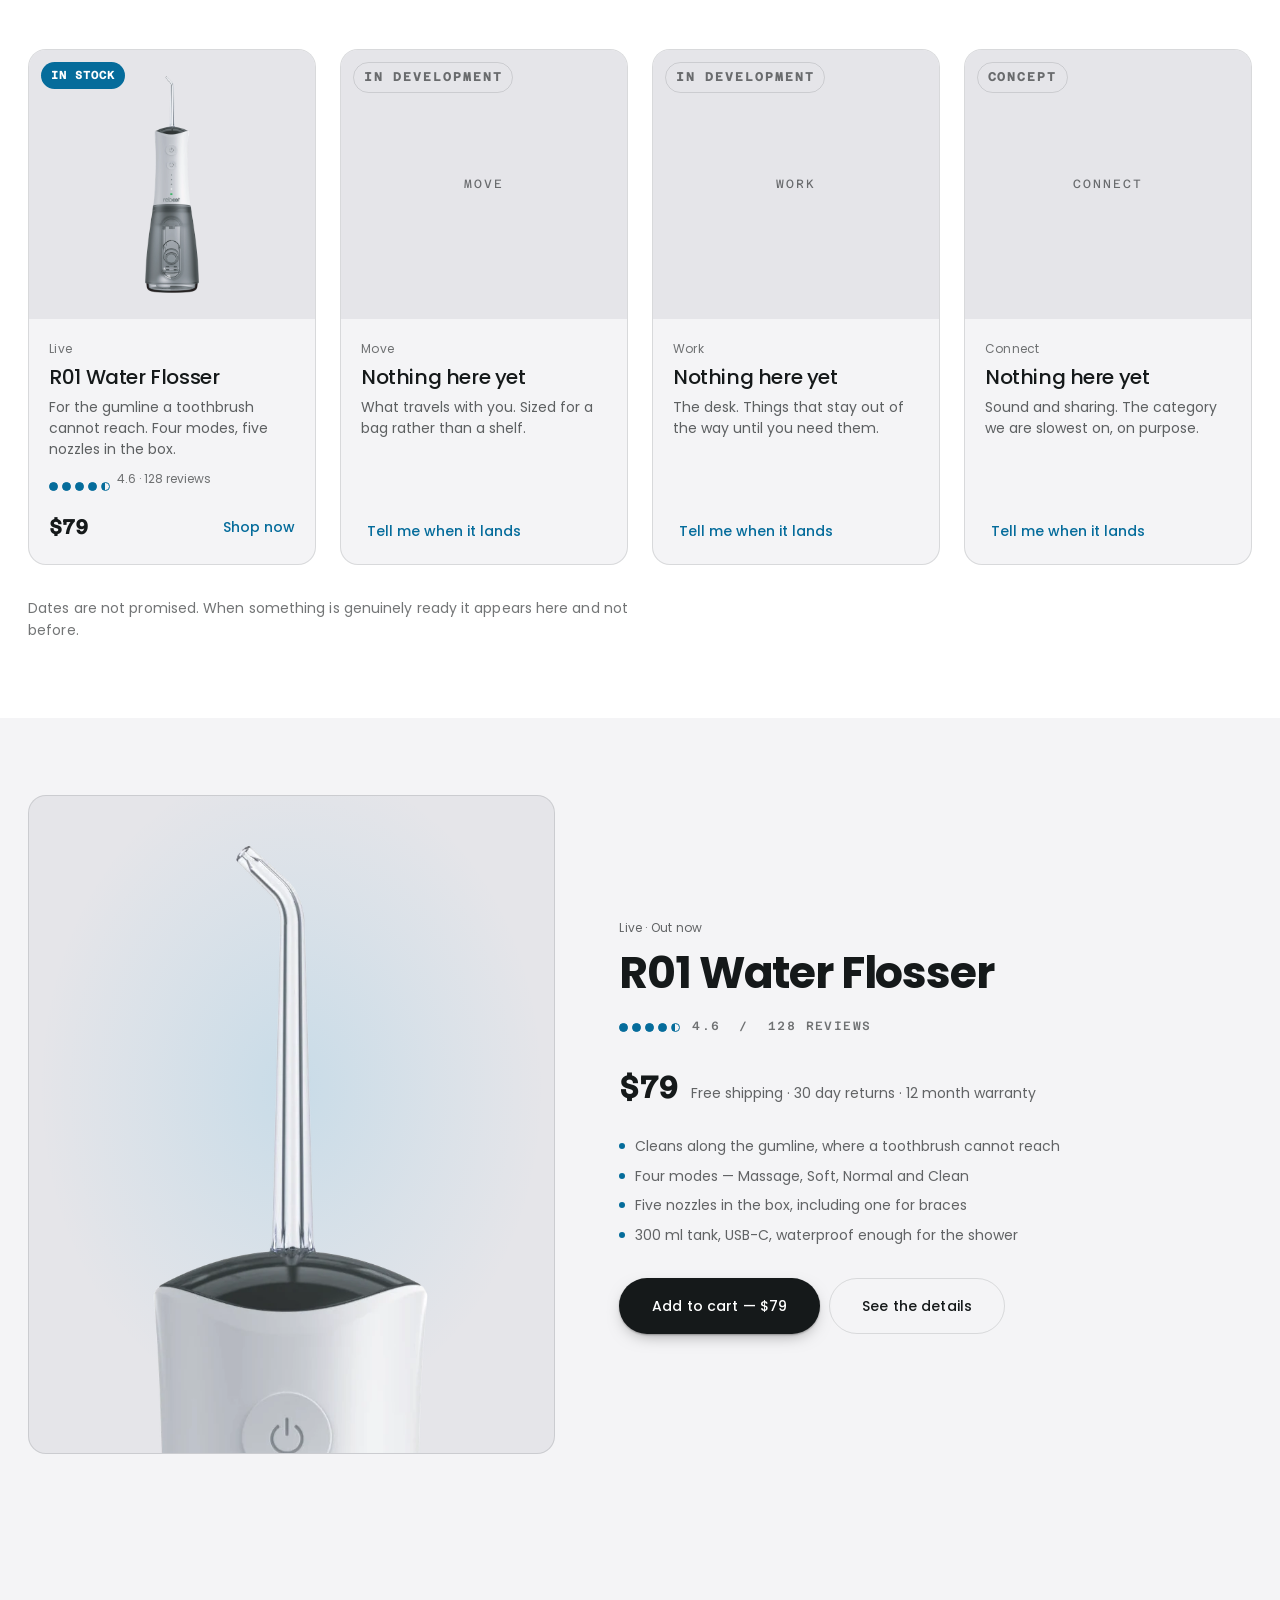
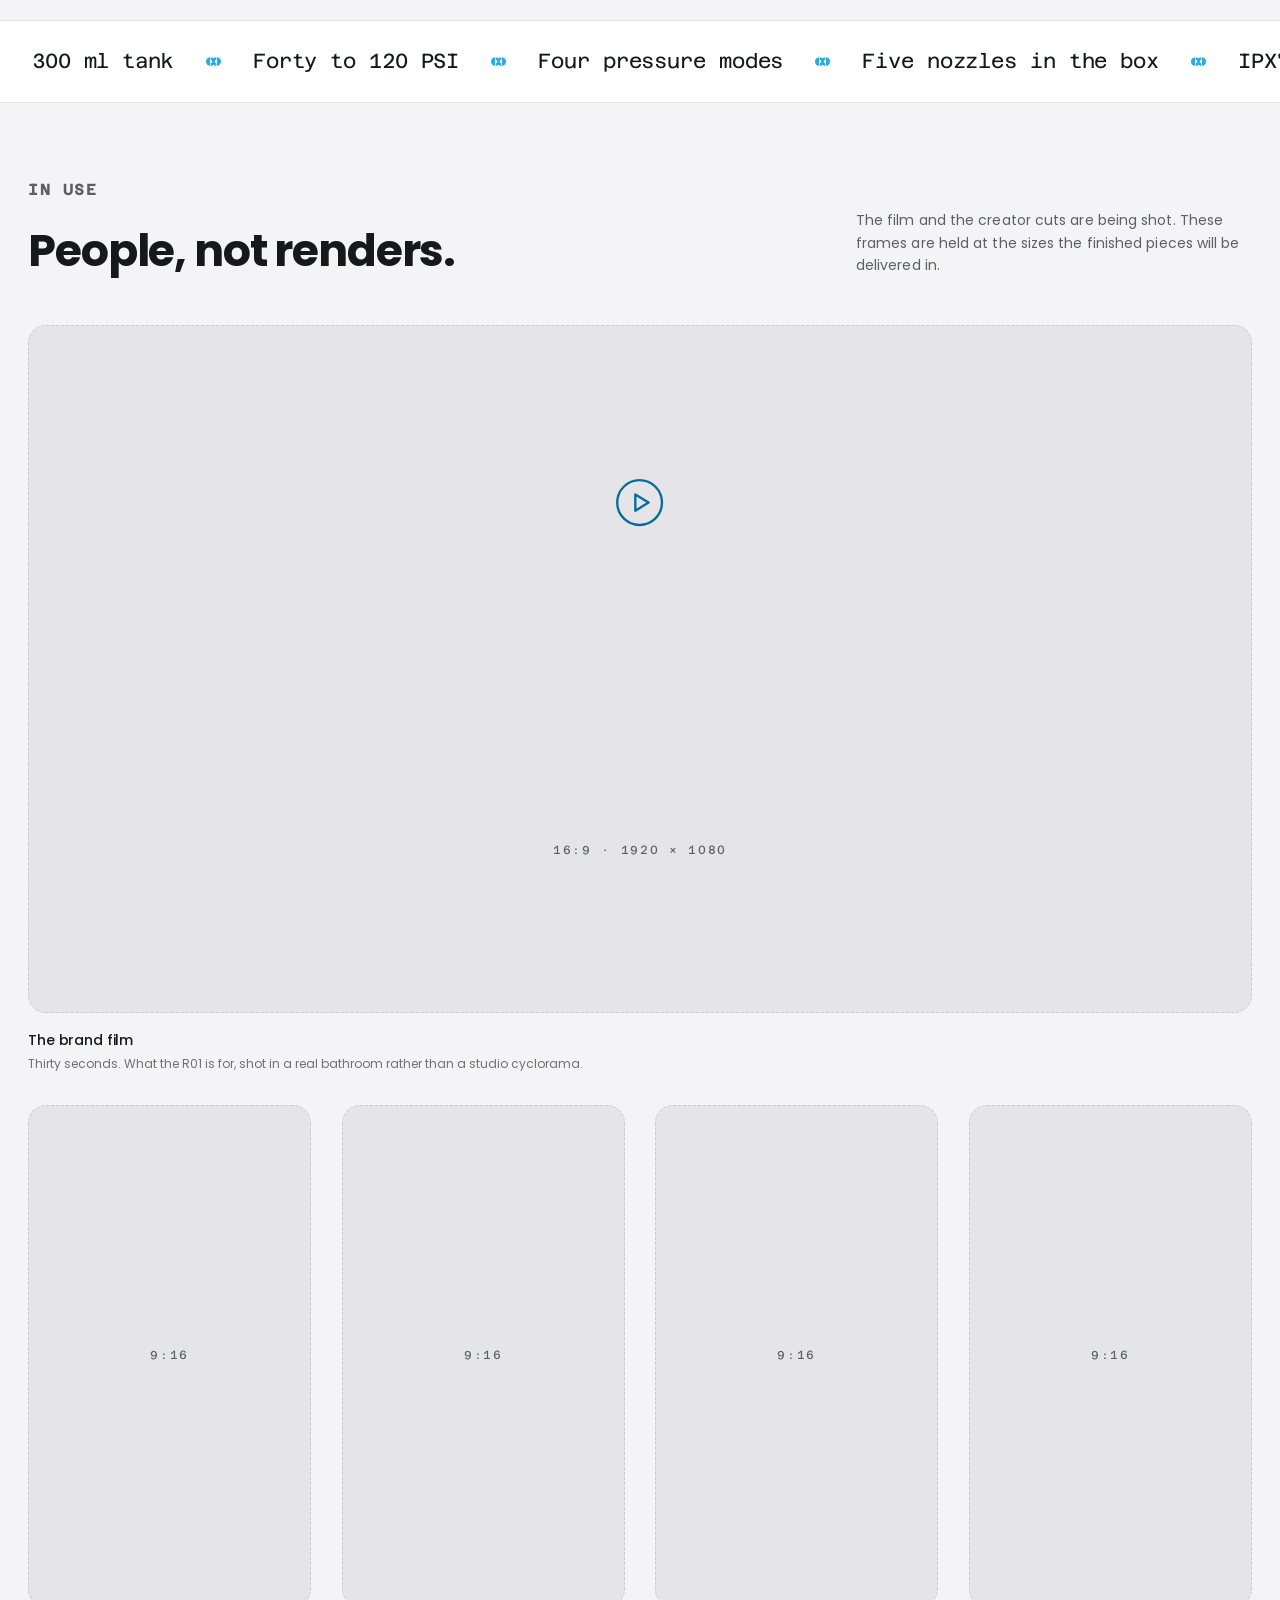
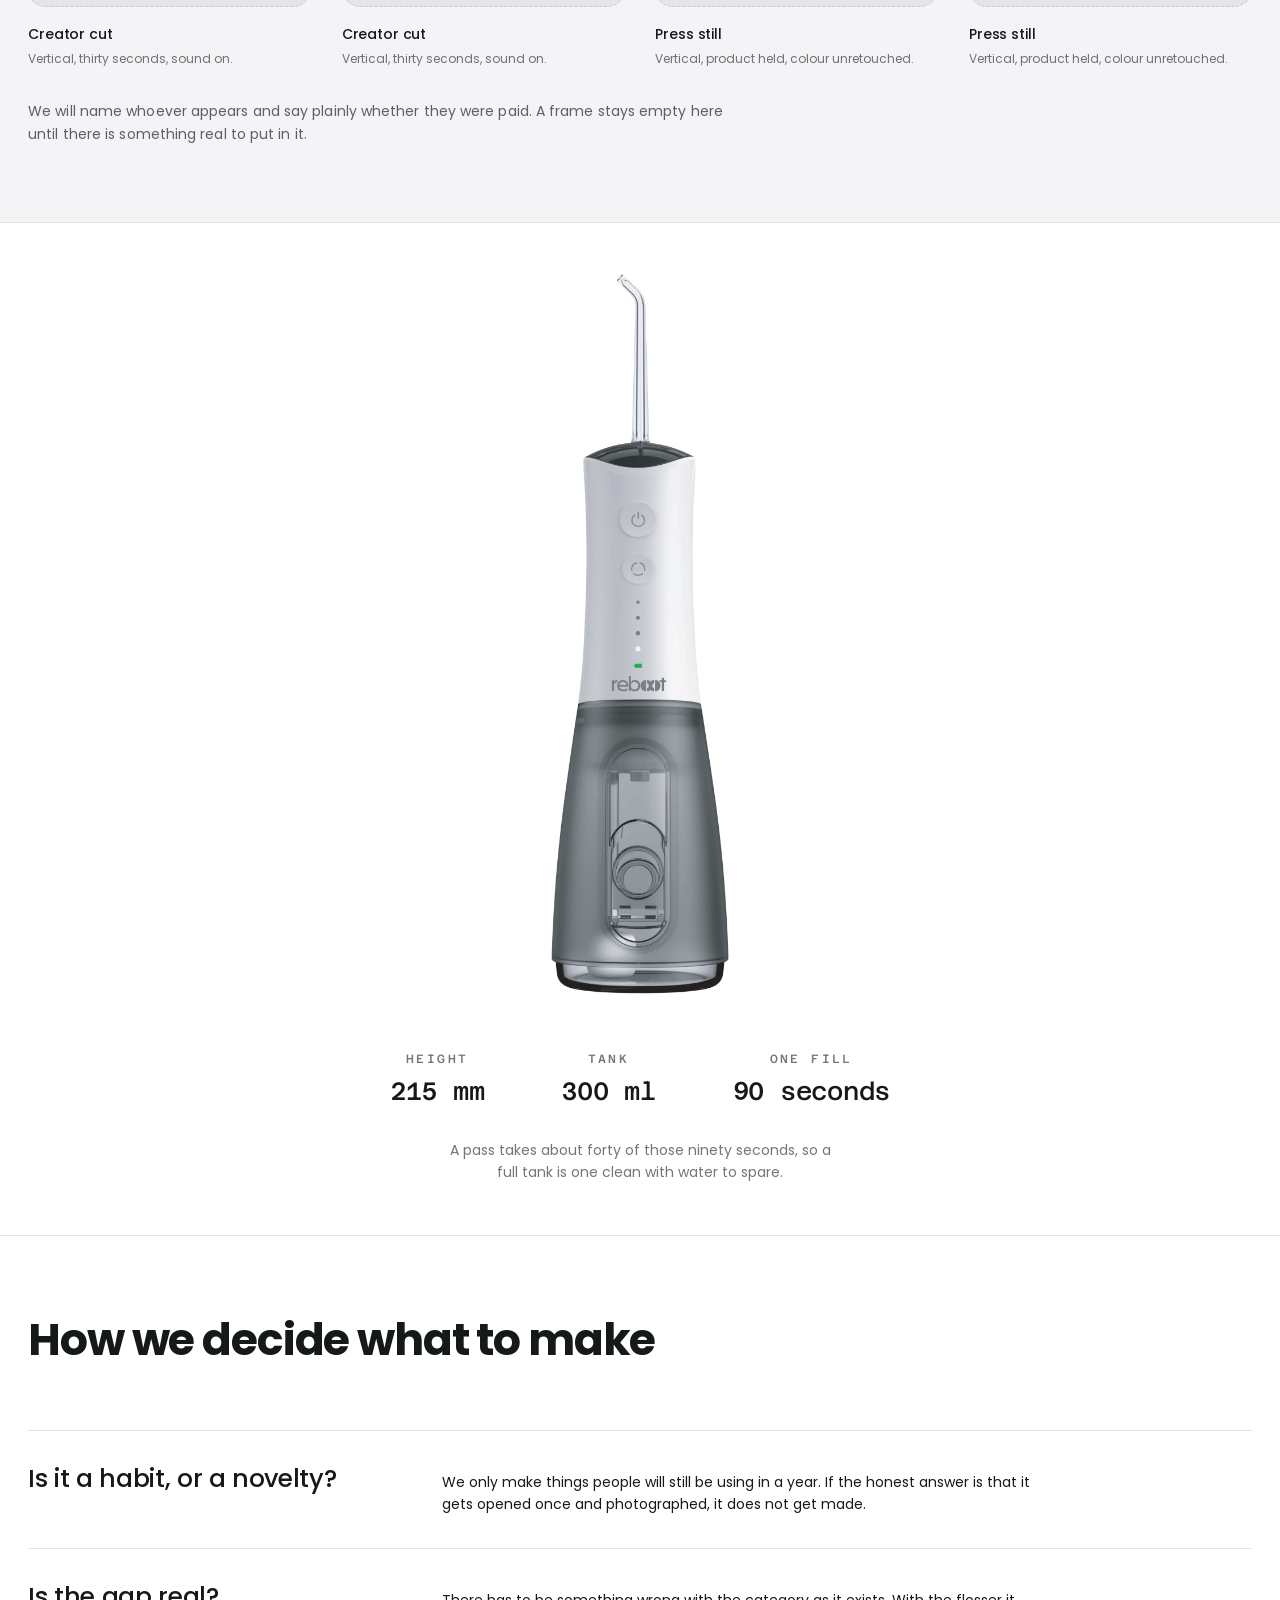
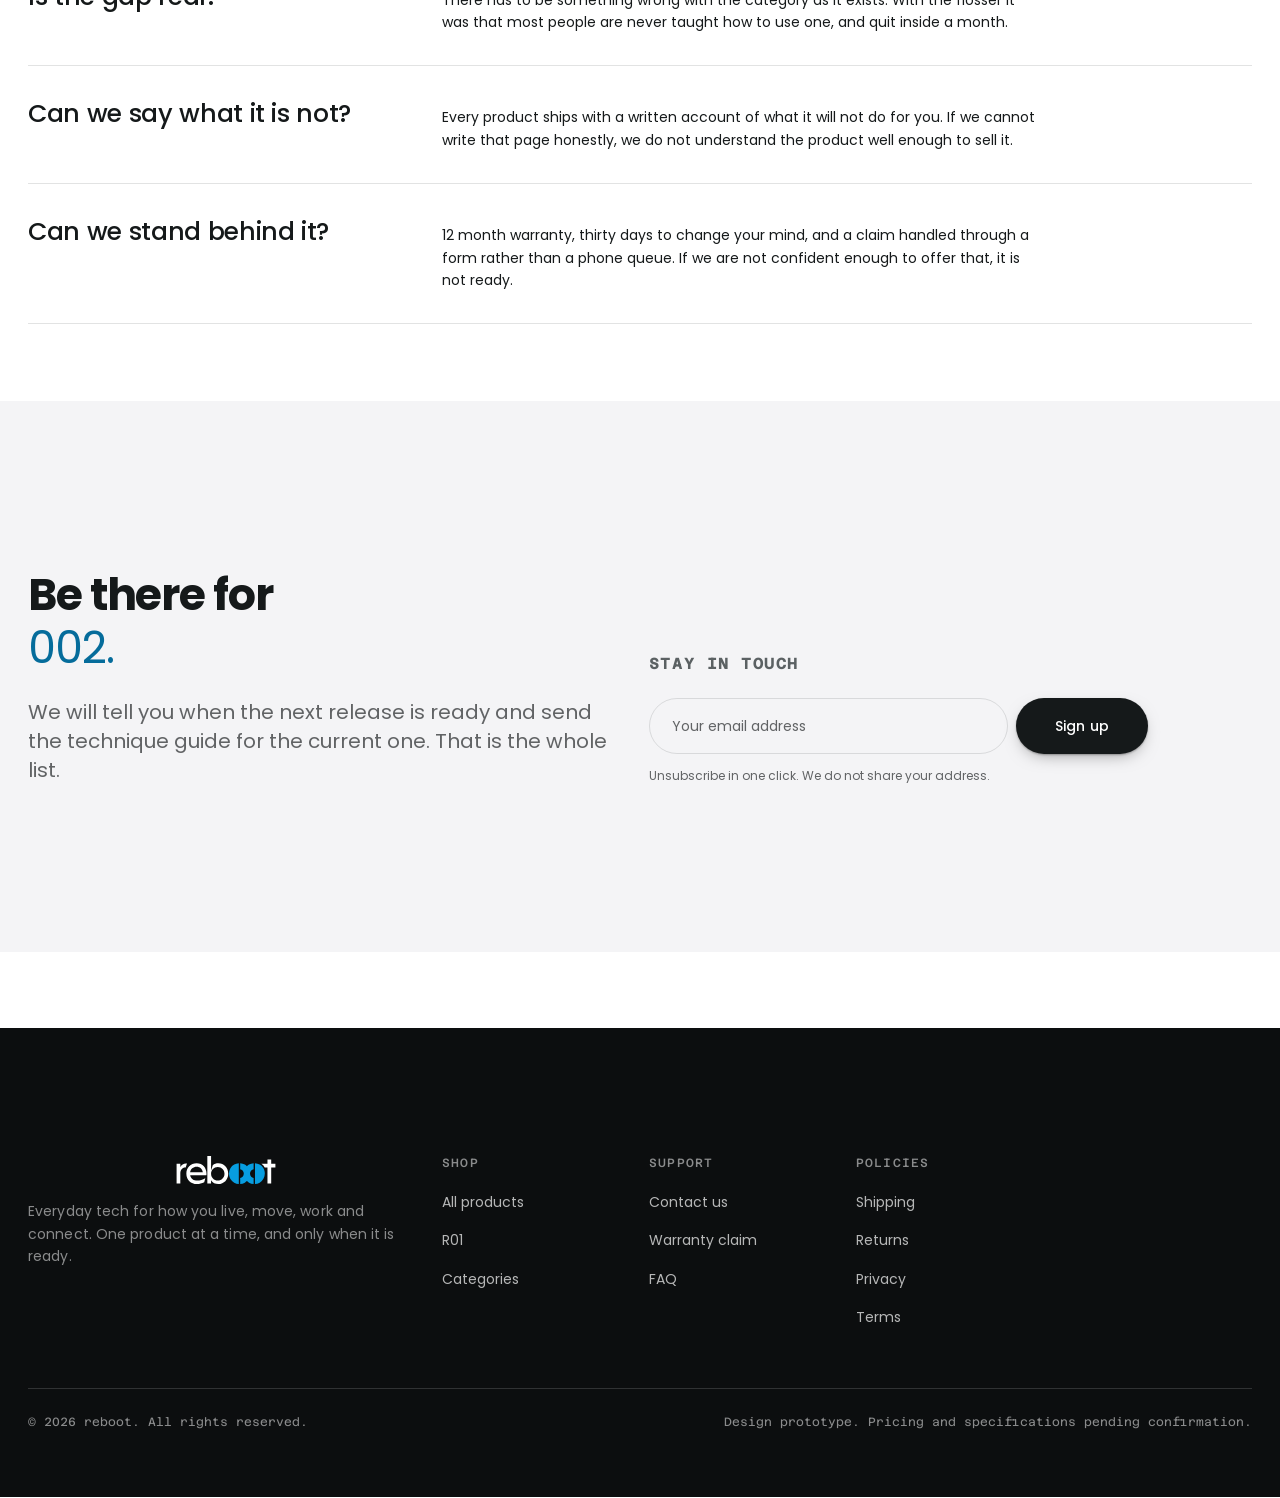
==== commit bf18b7da: "Pull the product off the right edge, and size the wordmark to its slot Once the gutter came down to " ====
--- a/site/index.html
+++ b/site/index.html
@@ -24,7 +24,7 @@
 
 <header class="hdr">
   <div class="wrap hdr-in">
-    <a class="brand" href="index.html" aria-label="reboot home"><img src="assets/img/logo.svg" alt="reboot" width="140" height="40"></a>
+    <a class="brand" href="index.html" aria-label="reboot home"><img src="assets/img/logo.svg" alt="reboot" width="1330" height="377"></a>
     <button class="burger" aria-label="Menu" aria-expanded="false"><span></span></button>
     <nav class="nav" aria-label="Primary">
       <a href="shop.html">Shop All</a>
@@ -361,7 +361,7 @@
   <div class="wrap">
     <div class="grid">
       <div class="c4 s1 ftr-brand">
-        <img src="assets/img/logo.svg" alt="reboot" width="140" height="40">
+        <img src="assets/img/logo.svg" alt="reboot" width="1330" height="377">
         <p class="t-sm dim measure-s">Everyday tech for how you live, move, work and connect. One product at a time, and only when it is ready.</p>
       </div>
       <div class="c2 s5"><h4>Shop</h4><ul><li><a href="shop.html">All products</a></li><li><a href="product.html">R01</a></li><li><a href="index.html#shelves">Categories</a></li></ul></div>
--- a/site/assets/css/site.css
+++ b/site/assets/css/site.css
@@ -316,7 +316,10 @@
 @media(prefers-reduced-motion:reduce){.hdr{transition:none}}
 .hdr-in{display:flex;align-items:center;gap:var(--s3);min-height:76px}
 .brand{display:flex;align-items:center;text-decoration:none;flex:0 0 auto}
-.brand img{height:24px;width:auto}
+/* The wordmark file has no padding of its own — the space around it is the
+   bar's. Sized up so it reads edge to edge in the slot it sits in. */
+.brand img{height:30px;width:auto}
+@media(max-width:520px){.brand img{height:26px}}
 .nav{display:flex;gap:var(--s4);margin-left:auto}
 .nav a{
   position:relative;text-decoration:none;font-size:var(--f-sm);font-weight:400;color:var(--on-dark);
@@ -607,7 +610,7 @@
 .ftr li{margin-bottom:0.5rem}
 .ftr a{text-decoration:none;font-size:var(--f-sm);color:var(--on-dark);transition:color .25s}
 .ftr a:hover{color:var(--blue)}
-.ftr-brand img{height:22px;margin-bottom:var(--s2)}
+.ftr-brand img{height:28px;margin-bottom:var(--s2)}
 /* Eight pages carry .ftr-grid and three carry .grid. .ftr-grid had no rule at
    all, so on those eight the entire footer collapsed into one stacked column.
    Same twelve-column layout as the others, weighted left so the link columns
@@ -892,7 +895,9 @@
 /* Lifted above the text grid, which is later in source and otherwise paints
    over the product area and swallows the hotspots' pointer events. The two
    never overlap horizontally, so nothing is obscured by the change. */
-.hero-draw{position:absolute;top:0;bottom:0;right:var(--pad);z-index:3;display:flex;align-items:center;
+/* Pulled in from the right edge. Once the gutter came down to 32px the
+   product was sitting hard against the viewport with nothing under it. */
+.hero-draw{position:absolute;top:0;bottom:0;right:clamp(1.5rem,7vw,9rem);z-index:3;display:flex;align-items:center;
   pointer-events:none}
 .hero-draw img{height:min(86%,740px);width:auto;max-width:none;opacity:.95}
 .hero-body{position:relative;z-index:2;flex:1;display:flex;flex-direction:column;
@@ -2023,7 +2028,7 @@
   mask-image:radial-gradient(ellipse 64% 104% at 84% 50%,#000 0%,rgba(0,0,0,.72) 38%,transparent 88%)}
 /* centred on the product, not on the section: the rings read as coming off the
    nozzle rather than as a decoration parked in the middle of the page */
-.fx-ripple{position:absolute;top:47%;left:87%;transform:translate(-50%,-50%);
+.fx-ripple{position:absolute;top:47%;left:86%;transform:translate(-50%,-50%);
   width:min(40vw,560px);aspect-ratio:1}
 /* Three rings on one 13s loop at even thirds, so two are always in flight and
    the third is arriving. One ring on its own reads as a stray circle. */
@@ -2040,7 +2045,9 @@
 }
 /* On a phone the product is centred above the headline rather than beside it,
    so the rings and the mask both move with it. */
-@media(max-width:820px){
+/* 1100, not 820: that is where the hero stops putting the product beside the
+   headline and centres it above instead, so the rings have to move with it. */
+@media(max-width:1100px){
   .fx-ripple{left:50%;top:30%;width:min(96vw,420px)}
   .hero-fx{-webkit-mask-image:radial-gradient(ellipse 96% 42% at 50% 28%,#000 0%,rgba(0,0,0,.7) 44%,transparent 86%);
     mask-image:radial-gradient(ellipse 96% 42% at 50% 28%,#000 0%,rgba(0,0,0,.7) 44%,transparent 86%)}
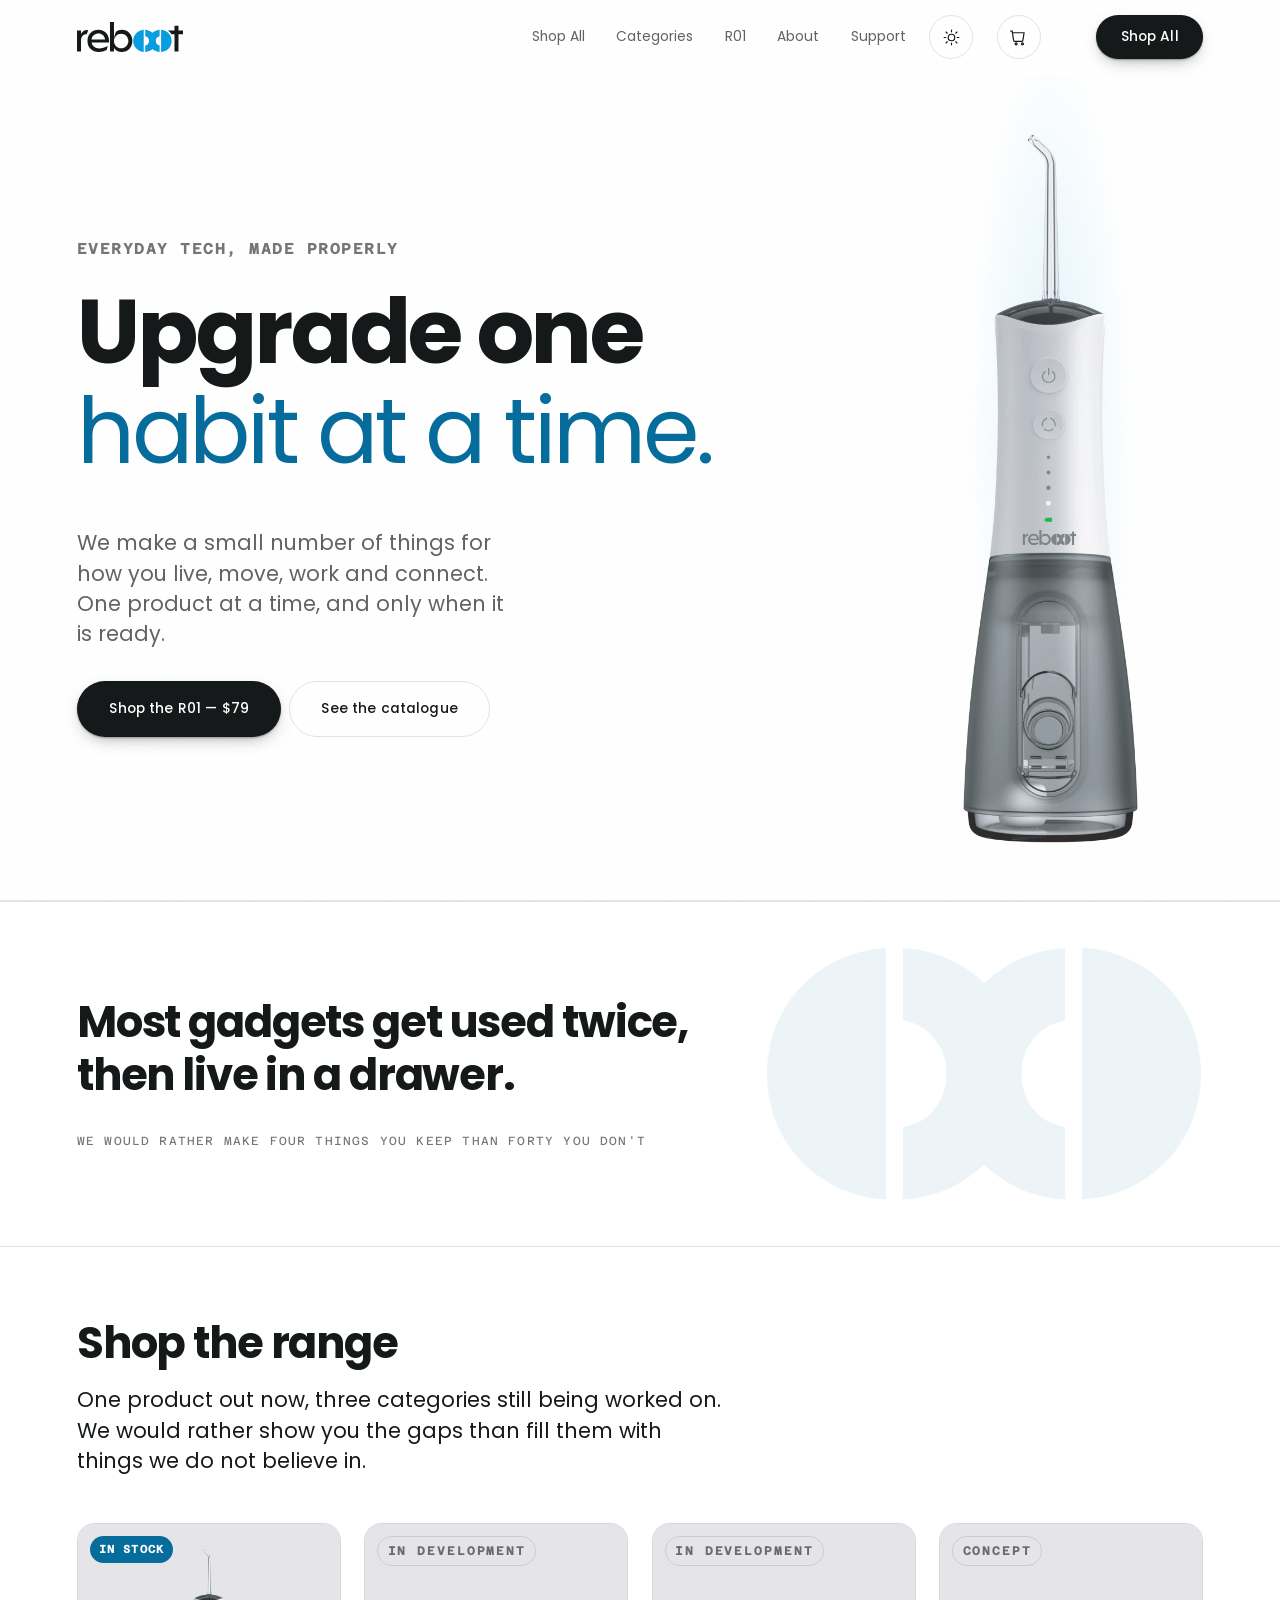
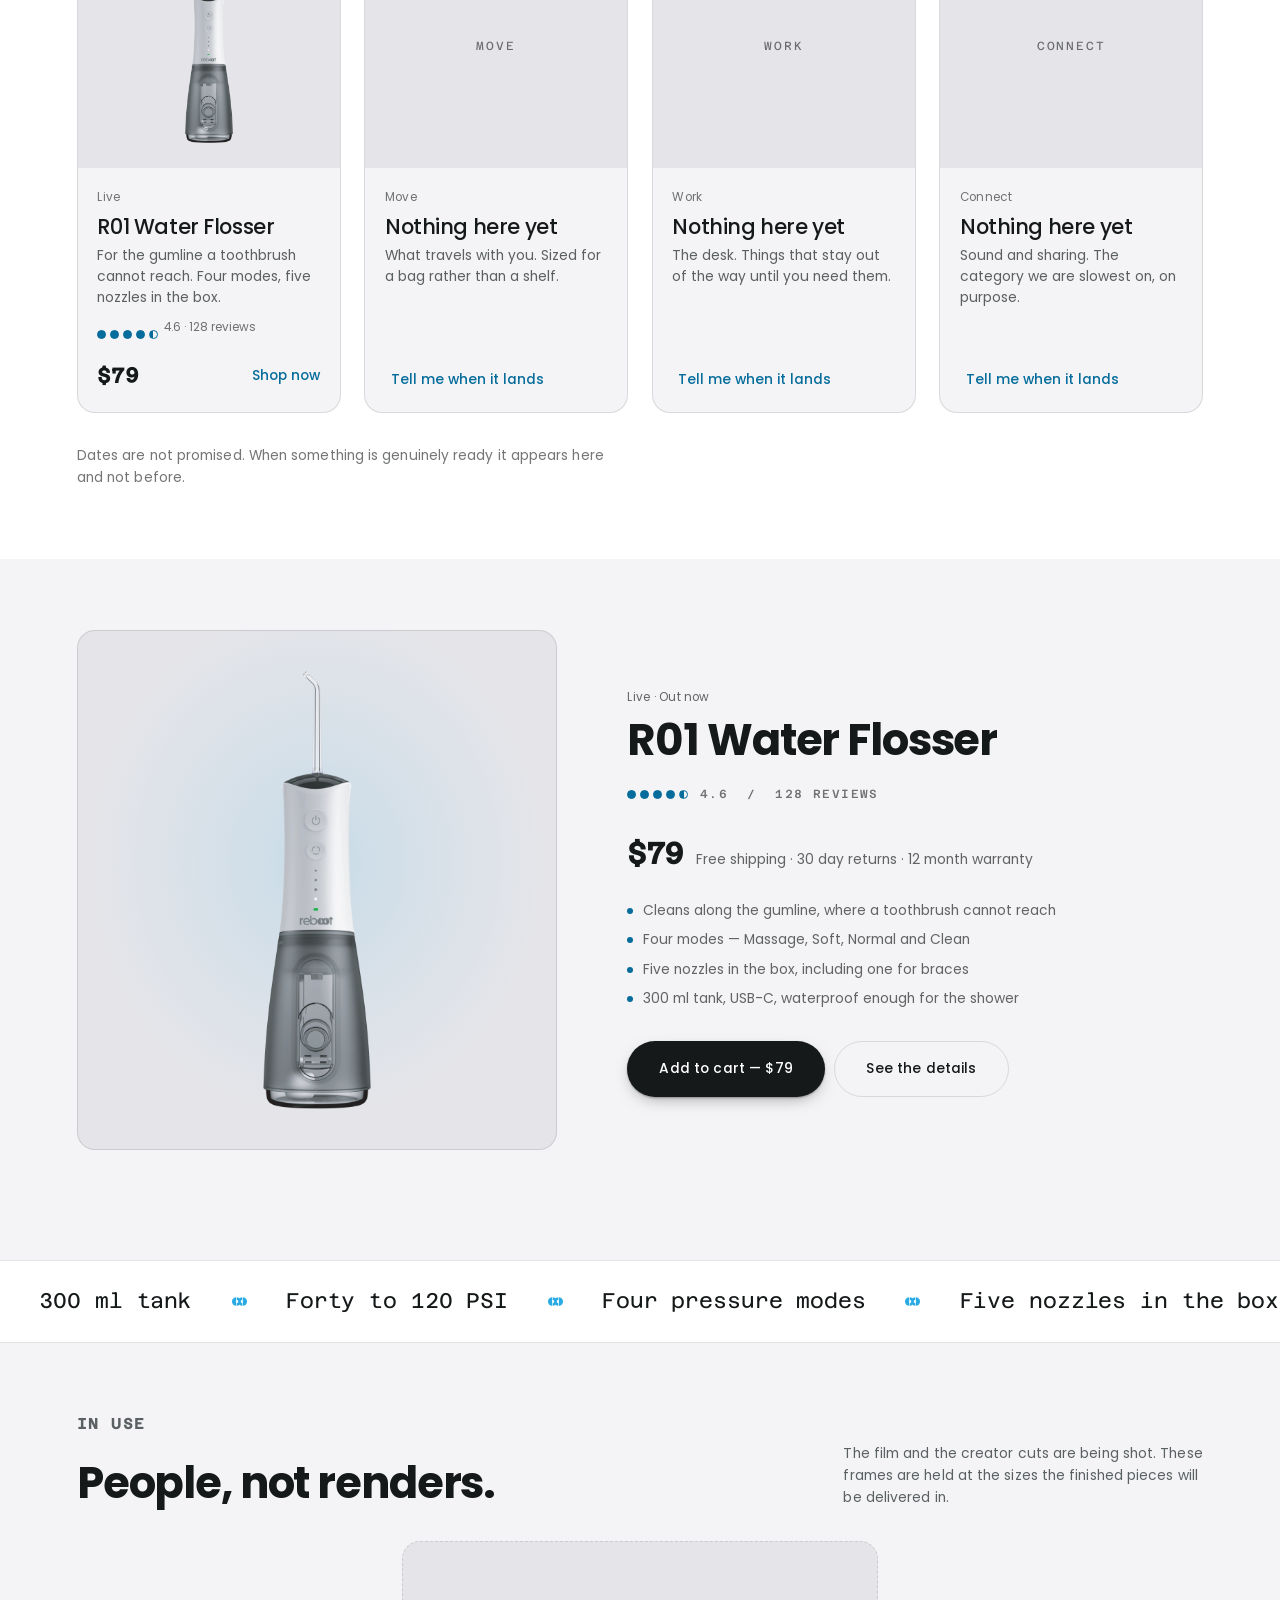
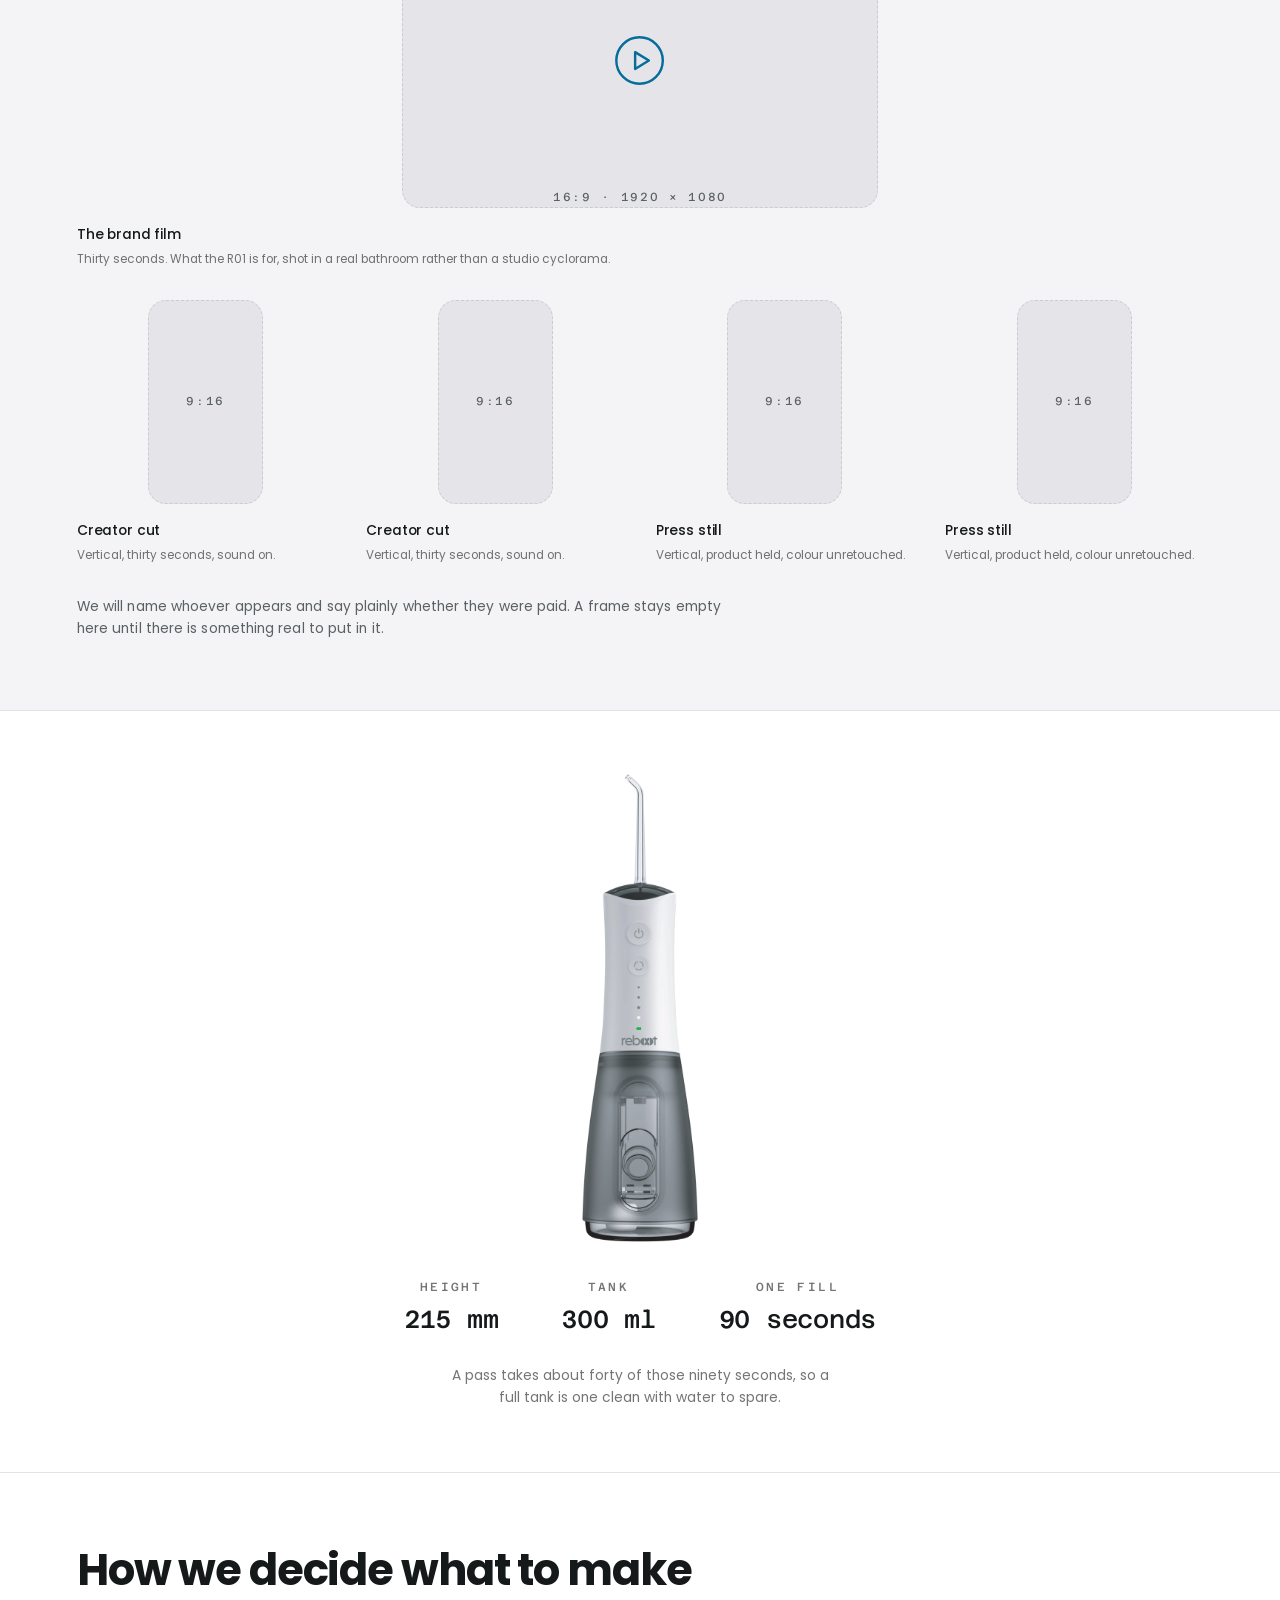
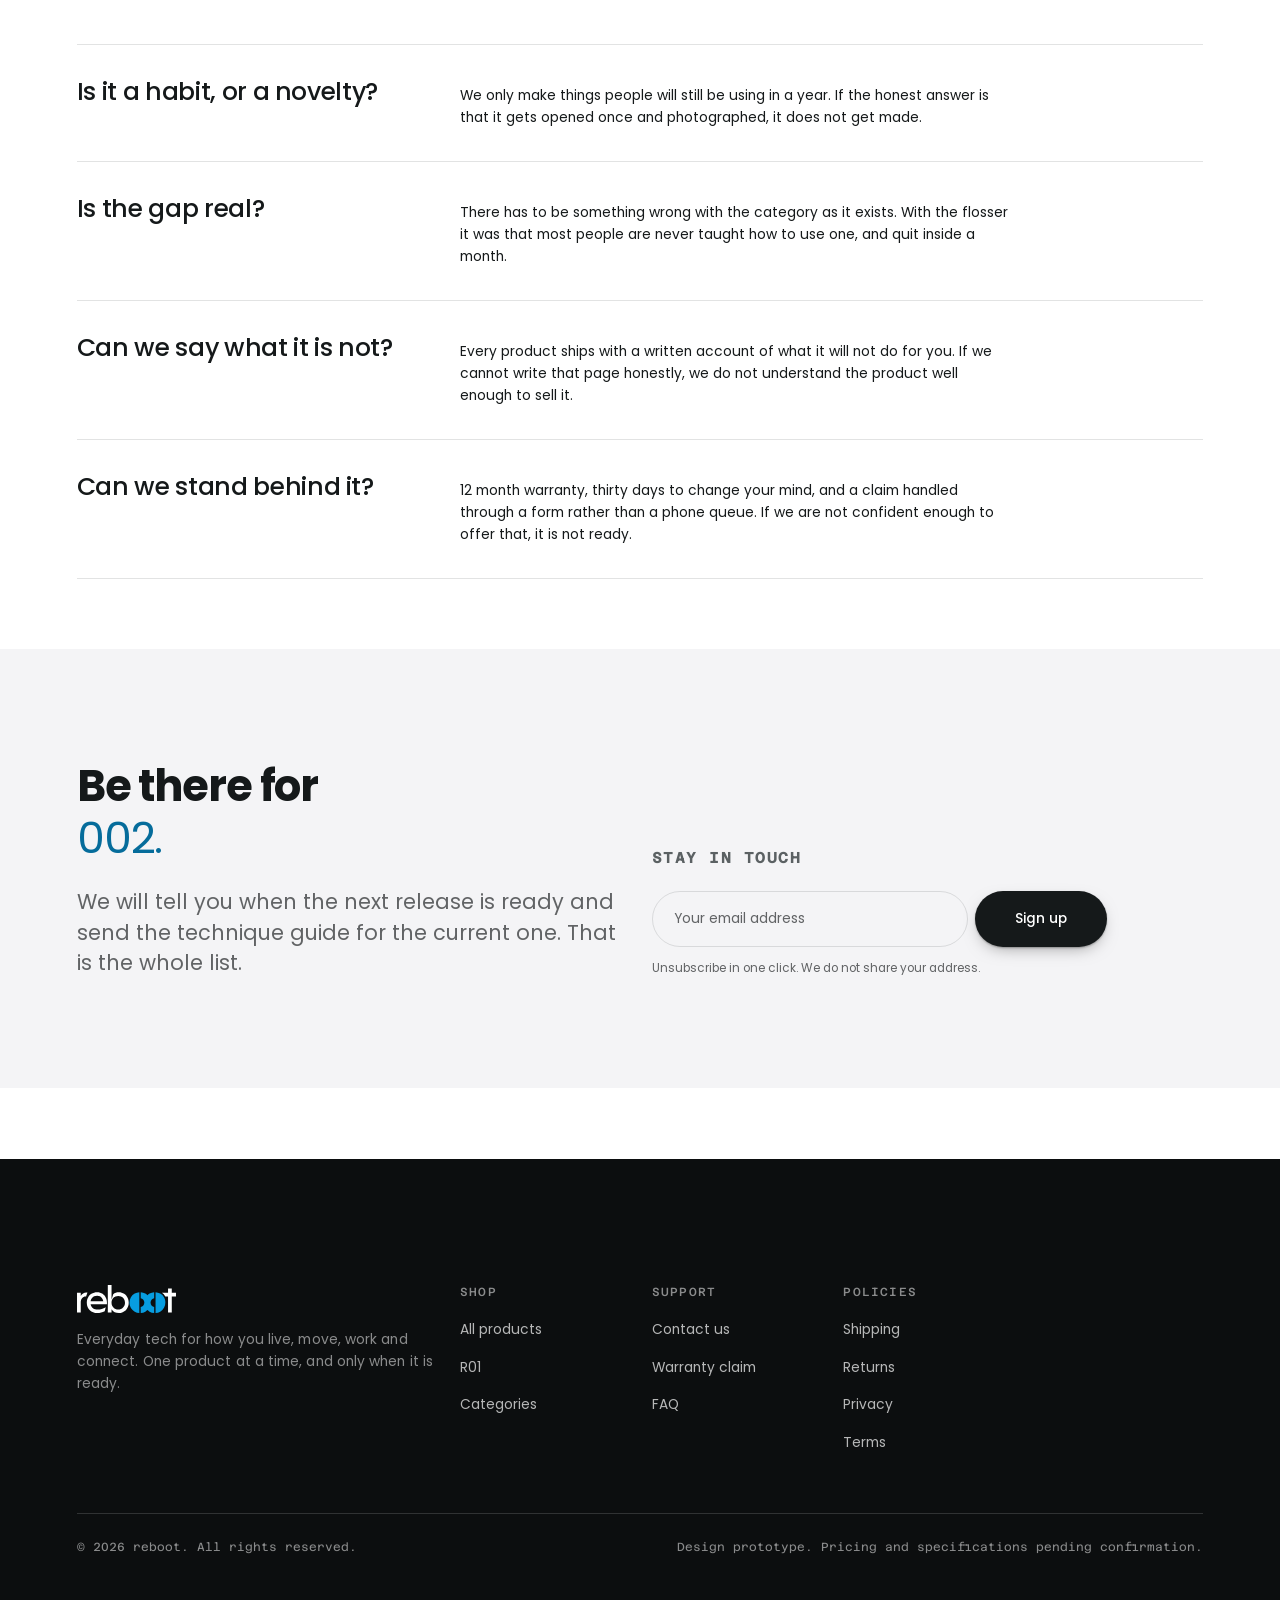
==== commit 7fd23545: "Put the side air back, unbind the featured shot, and cut the section heights **Side air.** Making th" ====
--- a/site/index.html
+++ b/site/index.html
@@ -237,7 +237,7 @@
         </div>
       </div>
 
-      <div class="stories" style="margin-top:var(--s5)">
+      <div class="stories" style="margin-top:var(--s4)">
         <figure class="story story-lead rv">
           <div class="story-media" data-slot>
             <span class="story-play" aria-hidden="true">
@@ -298,7 +298,7 @@
           <h2 class="t-2xl optical">How we decide what to make</h2>
         </div>
       </div>
-      <div class="ladder" style="margin-top:var(--s6)">
+      <div class="ladder" style="margin-top:var(--s5)">
         <div class="rung rv"><h3>Is it a habit, or a novelty?</h3><p>We only make things people will still be using in a year. If the honest answer is that it gets opened once and photographed, it does not get made.</p></div>
         <div class="rung rv"><h3>Is the gap real?</h3><p>There has to be something wrong with the category as it exists. With the flosser it was that most people are never taught how to use one, and quit inside a month.</p></div>
         <div class="rung rv"><h3>Can we say what it is not?</h3><p>Every product ships with a written account of what it will not do for you. If we cannot write that page honestly, we do not understand the product well enough to sell it.</p></div>
--- a/site/assets/css/site.css
+++ b/site/assets/css/site.css
@@ -42,13 +42,21 @@
 
   /* grid */
   --cols:12;
-  --gut:clamp(.75rem,1.4vw,1.5rem);
-  /* The gutter is half what it was. Dead space at 1920 used to be 304px a
-     side — 240 of centring margin plus a 64px pad; it is now 156, split 120
-     and 36. The container carries most of the change, so the measure of the
+  /* Everything below is in rem, and rem is fluid (see html, further down), so
+     the whole page scales as one system rather than each value having its own
+     viewport curve. The min() caps are the only viewport terms left: they stop
+     the largest steps from overflowing a narrow screen, and do nothing at all
+     on a laptop or a desktop. */
+  --gut:min(1.5rem,3.4vw);
+  /* Dead space at 1920 used to be 304px a side — 240 of centring margin plus a
+     64px pad. The container carries most of the change, so the measure of the
      text columns is unchanged and only the empty margin narrows. */
-  --pad:clamp(1rem,2.2vw,2rem);
-  --wrap:1800px;
+  /* Side air, as a share of the page rather than a fixed inset: 92px at 1920,
+     83 at 1440, 78 at 1366, 23 on a phone. The rem term is what makes it
+     follow the root scale; the vw cap is what keeps a phone from losing its
+     whole screen to margin. */
+  --pad:min(5rem,6vw);
+  --wrap:112.5rem;
 
   /* The brand book's ladder, ratio 1.2, read straight off the hierarchy page:
      Label 15.2 / P 16 / H6 21.20 / H5 25.30 / H4 30.47 / H3 36.96 / H2 44.20 /
@@ -62,19 +70,26 @@
   --f-sm:.875rem;                                         /* 14.00 small    */
   --f-base:1rem;                                          /* 16.00 P        */
   --f-label:.95rem;                                       /* 15.20 Label    */
-  --f-md:clamp(1.0625rem,.98rem + .35vw,1.325rem);        /* 21.20 H6       */
-  --f-lg:clamp(1.25rem,1.13rem + .55vw,1.58125rem);       /* 25.30 H5       */
-  --f-xl:clamp(1.5rem,1.28rem + .9vw,1.904rem);           /* 30.47 H4       */
-  --f-2xl:clamp(1.85rem,1.44rem + 1.8vw,2.7625rem);       /* 44.20 H2       */
-  --f-3xl:clamp(2.2rem,1.68rem + 2.3vw,3.3275rem);        /* 53.24 H1       */
-  --f-4xl:clamp(2.6rem,1.9rem + 3.1vw,4.792rem);          /* 76.67 display  */
+  --f-md:1.325rem;                                        /* 21.20 H6       */
+  --f-lg:1.58125rem;                                      /* 25.30 H5       */
+  --f-xl:1.904rem;                                        /* 30.47 H4       */
+  --f-2xl:min(2.7625rem,8vw);                             /* 44.20 H2       */
+  --f-3xl:min(3.3275rem,9.6vw);                           /* 53.24 H1       */
+  --f-4xl:min(4.792rem,13vw);                             /* 76.67 display  */
 
   /* space — 8pt */
   --s1:.5rem; --s2:1rem; --s3:1.5rem; --s4:2rem; --s5:3rem;
   --s6:4rem; --s7:6rem; --s8:8rem; --s9:12rem;
-  --sec-tight:clamp(2.25rem,3.5vw,3.5rem);
-  --sec:clamp(3.5rem,6vw,6.5rem);
-  --sec-air:clamp(6.5rem,13vw,13.5rem);
+  /* Section rhythm. Cut so that a section is something you can see all of on
+     a laptop: at 1920 this is 83px of padding a side rather than 120, and the
+     airy step is 129 rather than 249. */
+  --sec-tight:min(2.75rem,7vw);
+  --sec:min(4.5rem,11vw);
+  --sec-air:min(7rem,17vw);
+
+  /* the masthead's own height, as a token: the hero, the sticky buy box and
+     every scroll-margin offset measure against it */
+  --hdr:4.75rem;
 
   --ease:cubic-bezier(.22,.61,.36,1);
   --ease-io:cubic-bezier(.65,0,.35,1);
@@ -156,7 +171,27 @@
 @font-face{font-family:Azeret;src:url(../fonts/azeret-500.woff2)format("woff2");font-weight:500;font-display:swap}
 
 *,*::before,*::after{box-sizing:border-box}
-html{-webkit-text-size-adjust:100%;scroll-behavior:smooth}
+/* ============ THE SCALE ============
+   One fluid root, and everything else in rem. The page then looks the same on
+   every screen instead of being tuned to one laptop: the type ladder, the 8pt
+   space scale, the section rhythm and the container all move together, and
+   their ratios never change.
+
+   It reads both axes. A 1366x768 laptop and a 1366x1024 tablet are the same
+   width but not the same amount of room, and sizing off width alone is what
+   made the page feel oversized on a short screen — the whole reason a hero
+   tuned at 1440x900 was cramped at 1366x768. min() takes whichever axis is
+   tighter.
+
+   Reference points, rounded: 390 wide -> 15.0, 1280x800 -> 15.9,
+   1366x768 -> 15.6, 1440x900 -> 16.6, 1512x982 -> 17.0, 1920x1080 -> 18.4,
+   2560x1440 -> 19.0. The 1440x900 figure is the one this was drawn at, so
+   that screen is unchanged and every other screen now matches it in
+   proportion rather than in pixels. */
+html{
+  font-size:min(clamp(15px,0.55vw + 8.7px,19px),clamp(15px,0.9vh + 8.7px,19px));
+  -webkit-text-size-adjust:100%;scroll-behavior:smooth;
+}
 @media(prefers-reduced-motion:reduce){html{scroll-behavior:auto}}
 body{
   margin:0;background:var(--ink);color:var(--white);
@@ -233,7 +268,7 @@
 .t-3xl{font-size:var(--f-3xl);letter-spacing:-.03em;line-height:1.1;text-wrap:balance}
 .t-2xl{font-size:var(--f-2xl);letter-spacing:-.026em;line-height:1.2;text-wrap:balance}
 /* a quieter head for sections that support rather than argue */
-.t-quiet{font-size:clamp(1.35rem,1.12rem + .95vw,1.904rem);font-weight:500;letter-spacing:-.018em;line-height:1.2}
+.t-quiet{font-size:1.904rem;font-weight:500;letter-spacing:-.018em;line-height:1.2}
 .t-xl{font-size:var(--f-xl);font-weight:500;letter-spacing:-.02em;line-height:1.2}
 .t-lg{font-size:var(--f-lg);font-weight:500;letter-spacing:-.014em;line-height:1.3}
 .t-md{font-size:var(--f-md);line-height:1.45}
@@ -314,12 +349,19 @@
   .hdr.stuck{background:var(--glass-solid)}
 }
 @media(prefers-reduced-motion:reduce){.hdr{transition:none}}
-.hdr-in{display:flex;align-items:center;gap:var(--s3);min-height:76px}
+.hdr-in{display:flex;align-items:center;gap:var(--s3);min-height:var(--hdr)}
 .brand{display:flex;align-items:center;text-decoration:none;flex:0 0 auto}
 /* The wordmark file has no padding of its own — the space around it is the
    bar's. Sized up so it reads edge to edge in the slot it sits in. */
 .brand img{height:30px;width:auto}
 @media(max-width:520px){.brand img{height:26px}}
+/* The wordmark is swapped per theme with content:url(). That substitution
+   drops the element's intrinsic width, so width:auto stretched the footer
+   copy to its whole column and the art was painted centred inside it — the
+   box was left aligned, the logo inside it was not. The ratio is restated in
+   CSS so width:auto has something to resolve against either way, and the
+   substituted image is pinned to the left rather than centred. */
+.brand img,.ftr-brand img{aspect-ratio:1330/377;object-fit:contain;object-position:left center}
 .nav{display:flex;gap:var(--s4);margin-left:auto}
 .nav a{
   position:relative;text-decoration:none;font-size:var(--f-sm);font-weight:400;color:var(--on-dark);
@@ -367,7 +409,7 @@
   border-radius:var(--r-lg);overflow:hidden}
 .light .plate,.paper .plate{border-color:var(--line-light)}
 .plate-hd,.plate-ft{display:flex;justify-content:space-between;align-items:center;
-  gap:var(--s3);flex-wrap:wrap;padding:.85rem clamp(.9rem,2vw,1.4rem)}
+  gap:var(--s3);flex-wrap:wrap;padding:.85rem min(1.4rem,3.5vw)}
 .plate-hd{border-bottom:1px solid var(--line-dark)}
 .plate-ft{border-top:1px solid var(--line-dark);color:var(--on-dark-dim)}
 .light .plate-hd,.light .plate-ft{border-color:var(--line-dark)}
@@ -382,15 +424,15 @@
 .plate-tabs button[aria-selected=true]{color:var(--white);border-color:var(--line-dark)}
 /* the three elevations share one scale, so switching reads as turning a sheet */
 .plate-stage{display:flex;align-items:center;justify-content:center;
-  padding:clamp(1.25rem,2.5vw,2rem) clamp(1rem,3vw,2.5rem)}
-.plate-stage img{height:min(62vh,610px);width:auto;max-width:100%;
+  padding:min(2rem,5vw) min(2.5rem,6.25vw)}
+.plate-stage img{height:min(46vh,29rem);width:auto;max-width:100%;
   transition:opacity .22s var(--ease)}
 .plate-stage.swap img{opacity:0}
-@media(max-width:820px){.plate-stage img{height:min(42vh,420px)}}
+@media(max-width:820px){.plate-stage img{height:min(40vh,24rem)}}
 @media(prefers-reduced-motion:reduce){.plate-stage img{transition:none}}
 
 .fig-sm{margin:0}
-.fig-sm img{height:clamp(7rem,13vw,11rem);width:auto}
+.fig-sm img{height:min(11rem,27.5vw);width:auto}
 .fig-sm figcaption{margin-top:var(--s2);font-size:var(--f-xs);font-weight:500;
   letter-spacing:.14em;text-transform:uppercase;color:var(--on-dark-dim)}
 .light .fig-sm figcaption,.paper .fig-sm figcaption{color:var(--dim-2)}
@@ -415,7 +457,7 @@
 /* colourway plate — flat swatches, no rendering */
 .cw{display:flex;gap:var(--s2)}
 .cw div{flex:1}
-.cw i{display:block;height:clamp(5rem,11vw,8rem);border:1px solid var(--line-light);border-radius:var(--r-md)}
+.cw i{display:block;height:min(8rem,20vw);border:1px solid var(--line-light);border-radius:var(--r-md)}
 .cw span{display:block;margin-top:0.5rem;font-size:var(--f-xs);letter-spacing:.14em;
   text-transform:uppercase;color:var(--ink-soft)}
 
@@ -424,10 +466,10 @@
    purpose: there is nothing beside it to align to, and the change of pace is
    what stops eleven sections of argument reading as a wall. */
 .moment{background:var(--ink);border-block:1px solid var(--line-dark);
-  padding-block:clamp(2.5rem,4vw,4rem);text-align:center}
-.moment img{height:min(80vh,780px);width:auto;margin-inline:auto}
+  padding-block:min(4rem,10vw);text-align:center}
+.moment img{height:min(52vh,30rem);width:auto;margin-inline:auto}
 .moment-facts{display:flex;flex-wrap:wrap;justify-content:center;
-  gap:clamp(2rem,6vw,5.5rem);margin:clamp(2rem,5vw,3.5rem) 0 0}
+  gap:min(4rem,10vw);margin:min(2.25rem,6vw) 0 0}
 .moment-facts dt{font-size:var(--f-xs);font-weight:500;letter-spacing:.2em;
   text-transform:uppercase;color:var(--on-dark-dim);margin-bottom:0.5rem}
 .moment-facts dd{margin:0;font-size:var(--f-lg);font-weight:500;line-height:1.18;
@@ -446,7 +488,7 @@
    default template star that every storefront in the category already uses.
    Rows follow the same rule as every other editorial row: who at 1, what at 5,
    when hung off the end. */
-.score b{display:block;font-size:clamp(3rem,6vw,4.6rem);font-weight:600;
+.score b{display:block;font-size:min(4.6rem,11.5vw);font-weight:600;
   letter-spacing:-.04em;line-height:1}
 .score-n{display:block;margin-top:0.75rem;font-size:var(--f-xs);font-weight:500;
   letter-spacing:.14em;text-transform:uppercase;color:var(--dim-2)}
@@ -504,7 +546,7 @@
 .diag-cell:nth-child(2){grid-column:7/span 5}
 .diag-cell span{display:block;font-size:var(--f-xs);font-weight:500;letter-spacing:.2em;
   text-transform:uppercase;color:var(--on-dark-dim);margin-bottom:1rem}
-.diag-cell b{display:block;font-size:clamp(1.7rem,1.2rem + 2vw,3rem);font-weight:600;
+.diag-cell b{display:block;font-size:min(3rem,7.5vw);font-weight:600;
   letter-spacing:-.026em;line-height:1.2;margin-bottom:1rem}
 .diag-cell p{font-size:var(--f-sm);color:var(--on-dark);max-width:38ch}
 .js .diag-set{animation:diagIn .42s var(--ease) both}
@@ -526,7 +568,7 @@
 .step p{font-size:var(--f-sm)}
 
 /* ============ DIAGRAM ============ */
-.diagram{background:var(--ink);border:1px solid var(--line-dark);border-radius:var(--r-lg);padding:clamp(1.5rem,4vw,3.5rem);
+.diagram{background:var(--ink);border:1px solid var(--line-dark);border-radius:var(--r-lg);padding:min(2.5rem,6.25vw);
   height:100%;display:flex;flex-direction:column;justify-content:center}
 .diagram svg{width:100%;height:auto}
 .light .diagram,.paper .diagram{background:var(--surface-0);border-color:transparent}
@@ -610,7 +652,7 @@
 .ftr li{margin-bottom:0.5rem}
 .ftr a{text-decoration:none;font-size:var(--f-sm);color:var(--on-dark);transition:color .25s}
 .ftr a:hover{color:var(--blue)}
-.ftr-brand img{height:28px;margin-bottom:var(--s2)}
+.ftr-brand img{height:28px;width:auto;margin-bottom:var(--s2)}
 /* Eight pages carry .ftr-grid and three carry .grid. .ftr-grid had no rule at
    all, so on those eight the entire footer collapsed into one stacked column.
    Same twelve-column layout as the others, weighted left so the link columns
@@ -631,7 +673,7 @@
   font-size:var(--f-xs);color:var(--on-dark-dim)}
 
 /* ============ PDP ============ */
-.pdp{display:grid;grid-template-columns:1.06fr .94fr;gap:clamp(2rem,4vw,4.5rem);align-items:start;padding-block:var(--s5)}
+.pdp{display:grid;grid-template-columns:1.06fr .94fr;gap:min(4.5rem,11.25vw);align-items:start;padding-block:var(--s4)}
 .buy h1{font-size:var(--f-2xl);margin-bottom:var(--s2)}
 .buy-rating{display:inline-flex;align-items:center;gap:0.75rem;margin-top:var(--s4);
   text-decoration:none;font-size:var(--f-xs);font-weight:500;letter-spacing:.12em;
@@ -675,7 +717,7 @@
 .prose{grid-column:1/span 6;max-width:none}
 @media(max-width:1100px){.prose{grid-column:1/span 9}}
 @media(max-width:820px){.prose{grid-column:1/-1}}
-.page-hd{padding-block:clamp(3.5rem,8vw,7rem) var(--s4);border-bottom:1px solid var(--line-dark)}
+.page-hd{padding-block:min(7rem,17.5vw) var(--s4);border-bottom:1px solid var(--line-dark)}
 .prose h2{font-size:var(--f-xl);margin:var(--s5) 0 var(--s2)}
 .prose h3{font-size:var(--f-lg);margin:var(--s4) 0 .6rem}
 .prose p{margin-bottom:1rem;color:var(--on-dark)}
@@ -693,7 +735,7 @@
 .field textarea{min-height:150px;resize:vertical}
 .field input:focus,.field textarea:focus,.field select:focus{border-color:var(--blue);outline:none}
 .field .hint{font-size:var(--f-xs);color:var(--on-dark-dim);margin-top:0.5rem}
-.err{text-align:center;padding-block:clamp(5rem,14vw,10rem)}
+.err{text-align:center;padding-block:min(10rem,25vw)}
 .err .code{font-size:var(--f-4xl);font-weight:600;letter-spacing:-.05em;line-height:1;color:var(--blue)}
 
 /* ============ REVEAL ============ */
@@ -762,7 +804,7 @@
 .demo-stage img{max-height:19rem;width:auto}
 .demo-tag{position:absolute;left:var(--s3);bottom:var(--s3);font-size:var(--f-xs);
   letter-spacing:.14em;text-transform:uppercase;color:var(--on-dark-dim)}
-.demo-body{padding:clamp(1.5rem,3vw,2.5rem)}
+.demo-body{padding:min(2.5rem,6.25vw)}
 .demo-body h3{font-size:var(--f-lg);margin-bottom:var(--s2)}
 
 .stmt-grid{display:grid;grid-template-columns:1fr 1fr;gap:var(--s5);align-items:start;margin-top:var(--s4)}
@@ -793,7 +835,7 @@
 .light .hang-n span,.paper .hang-n span{color:var(--dim-2)}
 
 /* B. full-bleed statement band, used to change tempo between sections */
-.band{background:var(--ink);color:var(--white);padding-block:clamp(5rem,12vw,10rem);
+.band{background:var(--ink);color:var(--white);padding-block:min(6rem,15vw);
   border-top:1px solid var(--line-dark);border-bottom:1px solid var(--line-dark);
   position:relative;overflow:hidden}
 /* The mark from the wordmark, oversized and run off the right edge. It is
@@ -801,7 +843,7 @@
    itself from --blue and follows the theme without a second asset. */
 .band::after{
   content:"";position:absolute;z-index:0;pointer-events:none;
-  right:clamp(1rem,5vw,5rem);top:50%;transform:translateY(-50%);
+  right:min(5rem,12.5vw);top:50%;transform:translateY(-50%);
   width:min(34vw,520px);aspect-ratio:953.33/553.48;
   background:var(--blue);opacity:.07;
   -webkit-mask:url(../img/mark-white.svg) no-repeat center/contain;
@@ -851,7 +893,7 @@
 .is-ready .ldg{display:none}
 
 /* ============ EMPTY STATE ============ */
-.empty{border:1px solid var(--line-dark);padding:clamp(1.75rem,4vw,3rem);text-align:center;border-radius:var(--r-lg)}
+.empty{border:1px solid var(--line-dark);padding:min(3rem,7.5vw);text-align:center;border-radius:var(--r-lg)}
 .light .empty,.paper .empty{border-color:var(--line-light)}
 .empty .mk{width:30px;height:30px;margin:0 auto var(--s3);opacity:.6}
 .empty h3{font-size:var(--f-lg);font-weight:500;margin-bottom:var(--s2)}
@@ -862,7 +904,7 @@
 
 /* ============ PDP RHYTHM ============ */
 .pdp-grid{align-items:start}
-.buybox{position:sticky;top:calc(76px + var(--s3))}
+.buybox{position:sticky;top:calc(var(--hdr) + var(--s3))}
 @media(max-width:1100px){.buybox{position:static}}
 @media(prefers-reduced-motion:reduce){.ldg::after{animation:none;transform:none;width:100%}}
 
@@ -889,7 +931,7 @@
 /* ============ FULL-BLEED HERO ============
    Immersive first viewport. The product sits on the same ink ground as the
    page, so it reads as filling the screen rather than sitting in a box. */
-.hero-full{position:relative;min-height:calc(100svh - 76px);display:flex;flex-direction:column;
+.hero-full{position:relative;min-height:calc(100svh - var(--hdr));display:flex;flex-direction:column;
   justify-content:flex-end;overflow:hidden;border-bottom:1px solid var(--line-dark)}
 .hero-full>*{width:100%}  /* flex items must not shrink-wrap, or the hero leaves the page grid */
 /* Lifted above the text grid, which is later in source and otherwise paints
@@ -897,18 +939,20 @@
    never overlap horizontally, so nothing is obscured by the change. */
 /* Pulled in from the right edge. Once the gutter came down to 32px the
    product was sitting hard against the viewport with nothing under it. */
-.hero-draw{position:absolute;top:0;bottom:0;right:clamp(1.5rem,7vw,9rem);z-index:3;display:flex;align-items:center;
+.hero-draw{position:absolute;top:0;bottom:0;right:min(9rem,22.5vw);z-index:3;display:flex;align-items:center;
   pointer-events:none}
-.hero-draw img{height:min(86%,740px);width:auto;max-width:none;opacity:.95}
+.hero-draw img{height:min(86%,46.25rem);width:auto;max-width:none;opacity:.95}
 .hero-body{position:relative;z-index:2;flex:1;display:flex;flex-direction:column;
-  justify-content:center;padding-block:clamp(3rem,7vw,5rem)}
+  justify-content:center;padding-block:min(5rem,12.5vw)}
 .hero-body .grid{position:relative;z-index:2}
 /* .94 put the descender of "Upgrade" straight through the ascenders of the
    line below it. Measured ink extent for this face is 1.05-1.07em, so the
    leading has to clear that before it can be called tight. */
 /* the display step above --f-4xl, same 1.2 ratio: 92.00px */
-.hero-full h1{font-size:clamp(2.6rem,1.86rem + 3.7vw,5.75rem);letter-spacing:-.036em;line-height:1.1;font-weight:700}
-@media(max-width:380px){.hero-full h1{font-size:2.6rem}}
+/* the display step above --f-4xl, same 1.2 ratio, capped so it cannot
+   overflow a narrow screen */
+.hero-full h1{font-size:min(5.75rem,13vw);letter-spacing:-.036em;line-height:1.1;font-weight:700}
+
 .hero-full h1 em{font-style:normal;display:block;color:var(--blue)}
 .hero-lede{max-width:34ch;margin-top:var(--s3)}
 .hero-cta{display:flex;flex-wrap:wrap;gap:.5rem;margin-top:var(--s4)}
@@ -933,8 +977,8 @@
 .marq-in{display:flex;width:max-content;animation:slide 46s linear infinite}
 .marq:hover .marq-in{animation-play-state:paused}
 .marq-set{display:flex;align-items:center;flex:0 0 auto}
-.marq-set span{font-size:clamp(1rem,1.6vw,1.35rem);font-weight:500;letter-spacing:-.015em;
-  white-space:nowrap;padding-inline:clamp(1.25rem,2.5vw,2.5rem);color:var(--white)}
+.marq-set span{font-size:min(1.35rem,3.38vw);font-weight:500;letter-spacing:-.015em;
+  white-space:nowrap;padding-inline:min(2.5rem,6.25vw);color:var(--white)}
 .marq-set img{width:15px;height:15px;flex:0 0 auto;opacity:.85}
 @keyframes slide{to{transform:translateX(-50%)}}
 
@@ -981,7 +1025,7 @@
 .light .empty .why,.paper .empty .why{color:var(--orange-text)}
 /* ============ WCAG 2.2 HARDENING ============ */
 /* SC 2.4.11: nothing keyboard-focused may land under the sticky header */
-[id],a[href],button,input,select,textarea,summary{scroll-margin-top:calc(76px + 1.5rem)}
+[id],a[href],button,input,select,textarea,summary{scroll-margin-top:calc(var(--hdr) + 1.5rem)}
 /* SC 2.5.8: every target reaches 24px minimum. Nav and footer links were 20px tall. */
 .nav a{padding-block:0.5rem}
 .ftr a{display:inline-block;padding-block:0.25rem}
@@ -997,12 +1041,12 @@
 .cat{border-top:1px solid var(--line-dark)}
 .light .cat,.paper .cat{border-color:var(--line-light)}
 .cat-row{display:grid;grid-template-columns:repeat(var(--cols),minmax(0,1fr));
-  gap:var(--gut);padding-block:clamp(1.75rem,3.2vw,2.75rem);
+  gap:var(--gut);padding-block:min(2.75rem,6.88vw);
   border-bottom:1px solid var(--line-dark);align-items:start}
 .light .cat-row,.paper .cat-row{border-color:var(--line-light)}
 .cat-ix{grid-column:1/span 1;font-family:Azeret,ui-monospace,monospace;
   font-size:var(--f-xs);letter-spacing:.14em;color:var(--acc,var(--blue))}
-.cat-nm{grid-column:2/span 4;margin:0;font-size:clamp(1.5rem,1.19rem + 1.35vw,2.31rem);
+.cat-nm{grid-column:2/span 4;margin:0;font-size:min(2.31rem,7vw);
   letter-spacing:-.026em;line-height:1.2}
 .cat-sc{grid-column:6/span 4;font-size:var(--f-sm);line-height:1.6;color:var(--on-dark)}
 .light .cat-sc,.paper .cat-sc{color:var(--ink-soft)}
@@ -1012,13 +1056,13 @@
 .light .cat-st,.paper .cat-st{color:var(--ink-soft)}
 .cat-st b{display:block;font-weight:500;color:var(--acc,var(--blue))}
 /* the shelf that has stock carries it inline; the empty shelves stay one line */
-.cat-stock{grid-column:2/span 9;margin-top:clamp(1.25rem,2.4vw,2rem);
-  display:grid;grid-template-columns:auto 1fr;gap:clamp(1.25rem,3vw,2.5rem);
+.cat-stock{grid-column:2/span 9;margin-top:min(2rem,5vw);
+  display:grid;grid-template-columns:auto 1fr;gap:min(2.5rem,6.25vw);
   align-items:center;border-left:2px solid var(--acc,var(--blue));
-  padding-left:clamp(1rem,2.2vw,1.75rem)}
+  padding-left:min(1.75rem,4.38vw)}
 /* bound by height, not width: the render is 1:4, so a width clamp makes the
    row four times taller than the copy sitting next to it */
-.cat-stock img{height:clamp(92px,11vw,148px);width:auto}
+.cat-stock img{height:min(9.25rem,23.12vw);width:auto}
 .cat-stock h4{margin:0 0 .35rem;font-size:var(--f-md);font-weight:500;letter-spacing:-.015em}
 .cat-stock p{font-size:var(--f-sm);color:var(--on-dark);line-height:1.55}
 .light .cat-stock p,.paper .cat-stock p{color:var(--ink-soft)}
@@ -1041,26 +1085,26 @@
 .rack{display:grid;grid-template-columns:repeat(var(--cols),minmax(0,1fr));
   gap:var(--gut) var(--gut)}
 .pcard{grid-column:span 12;display:grid;
-  grid-template-columns:minmax(0,4fr) minmax(0,7fr);gap:clamp(1.5rem,4vw,3.5rem);
+  grid-template-columns:minmax(0,4fr) minmax(0,7fr);gap:min(3.5rem,8.75vw);
   align-items:center;border:1px solid var(--line-dark);
-  padding:clamp(1.5rem,3vw,2.5rem);text-decoration:none;
+  padding:min(2.5rem,6.25vw);text-decoration:none;
   transition:border-color .3s var(--ease)}
 .light .pcard,.paper .pcard{border-color:var(--line-light)}
 .pcard:hover{border-color:var(--acc,var(--blue))}
 .pcard-fig{background:var(--ink-2);border-radius:var(--r-lg);overflow:hidden;display:grid;place-items:center;
-  padding:clamp(1rem,2.5vw,2rem);min-height:clamp(200px,26vw,340px)}
-.pcard-fig img{height:clamp(170px,24vw,300px);width:auto;
+  padding:min(2rem,5vw);min-height:min(21.25rem,53.12vw)}
+.pcard-fig img{height:min(18.75rem,46.88vw);width:auto;
   transition:transform .5s var(--ease)}
 .pcard:hover .pcard-fig img{transform:scale(1.035)}
 .pcard-cat{font-family:Azeret,ui-monospace,monospace;font-size:var(--f-xs);
   letter-spacing:.16em;text-transform:uppercase;color:var(--acc,var(--blue))}
-.pcard h3{margin:.65rem 0 0;font-size:clamp(1.45rem,1.19rem + 1.1vw,2.31rem);
+.pcard h3{margin:.65rem 0 0;font-size:min(2.31rem,7vw);
   letter-spacing:-.026em;line-height:1.2}
 .pcard-sub{margin-top:.75rem;font-size:var(--f-sm);line-height:1.6;
   color:var(--on-dark);max-width:46ch}
 .light .pcard-sub,.paper .pcard-sub{color:var(--ink-soft)}
 .pcard-ft{display:flex;flex-wrap:wrap;align-items:baseline;
-  gap:.6rem clamp(1.25rem,3vw,2.25rem);margin-top:clamp(1.25rem,2.5vw,1.75rem)}
+  gap:.6rem min(2.25rem,5.62vw);margin-top:min(1.75rem,4.38vw)}
 .pcard-pr{font-family:Azeret,ui-monospace,monospace;font-size:var(--f-lg);
   font-weight:500;letter-spacing:-.01em}
 .pcard-meta{font-size:var(--f-xs);letter-spacing:.1em;text-transform:uppercase;
@@ -1071,15 +1115,15 @@
 /* a slot for a product that does not exist yet. No image, no price, no card
    chrome pretending there is something behind it — an outline and a date. */
 .slot{grid-column:span 4;border:1px dashed var(--line-dark);border-radius:var(--r-lg);
-  padding:clamp(1.25rem,2.6vw,2rem);display:flex;flex-direction:column;
-  justify-content:space-between;min-height:clamp(150px,17vw,210px)}
+  padding:min(2rem,5vw);display:flex;flex-direction:column;
+  justify-content:space-between;min-height:min(13.125rem,32.81vw)}
 .light .slot,.paper .slot{border-color:var(--line-light)}
 .slot-cat{font-family:Azeret,ui-monospace,monospace;font-size:var(--f-xs);
   letter-spacing:.16em;text-transform:uppercase;color:var(--acc,var(--blue))}
 .slot h3{margin:.6rem 0 0;font-size:var(--f-md);font-weight:500;letter-spacing:-.015em}
 .slot p{margin-top:.5rem;font-size:var(--f-sm);line-height:1.55;color:var(--on-dark-dim)}
 .light .slot p,.paper .slot p{color:var(--ink-soft)}
-.slot .when{margin-top:clamp(1rem,2vw,1.5rem);font-family:Azeret,ui-monospace,monospace;
+.slot .when{margin-top:min(1.5rem,3.75vw);font-family:Azeret,ui-monospace,monospace;
   font-size:var(--f-xs);letter-spacing:.1em;text-transform:uppercase;color:var(--on-dark-dim)}
 @media(max-width:900px){.slot{grid-column:span 6}}
 @media(max-width:560px){.slot{grid-column:span 12}}
@@ -1087,7 +1131,7 @@
 /* ---- release marker: the brand ships numbered releases, and the number is
    the point. Set in the mono face at display size so it reads as a serial. */
 .rel-n{display:block;font-family:Azeret,ui-monospace,monospace;
-  font-size:clamp(3.2rem,2rem + 6vw,8.5rem);font-weight:500;line-height:.9;
+  font-size:min(8.5rem,21.25vw);font-weight:500;line-height:.9;
   letter-spacing:-.04em;color:var(--acc,var(--blue))}
 .rel-k{font-family:Azeret,ui-monospace,monospace;font-size:var(--f-xs);
   letter-spacing:.24em;text-transform:uppercase;color:var(--on-dark-dim);
@@ -1104,7 +1148,7 @@
 .crumb i{font-style:normal;opacity:.5}
 
 /* the three elevations shown together want more height than a spot figure */
-.dwg-set .fig-sm img{height:clamp(11rem,22vw,20rem)}
+.dwg-set .fig-sm img{height:min(20rem,50vw)}
 
 /* The signup moved onto a light section when the store gained a catalogue.
    It had only ever been styled for the dark ground, so the field was white
@@ -1116,7 +1160,7 @@
 /* A short row of facts sitting inside a narrower cell. Its own three columns,
    not the page's twelve, so it never pretends to be on the page grid. */
 .factrow{display:grid;grid-template-columns:repeat(3,minmax(0,1fr));
-  gap:var(--s3) var(--gut);margin:clamp(2rem,4vw,3rem) 0 0}
+  gap:var(--s3) var(--gut);margin:min(3rem,7.5vw) 0 0}
 .factrow dd{margin:.35rem 0 0;font-weight:500;color:var(--white)}
 .light .factrow dd,.paper .factrow dd{color:var(--ink)}
 @media(max-width:520px){.factrow{grid-template-columns:repeat(2,minmax(0,1fr))}}
@@ -1340,10 +1384,10 @@
 .cat-row.open .shelf-more{grid-template-rows:1fr}
 .shelf-more>div{min-height:0;overflow:hidden}
 @media(prefers-reduced-motion:reduce){.shelf-more{transition:none}}
-.shelf-in{display:grid;grid-template-columns:auto 1fr;gap:clamp(1.25rem,3vw,2.5rem);
-  align-items:center;margin-top:clamp(1.25rem,2.4vw,2rem);
-  border-left:2px solid var(--acc,var(--blue));padding-left:clamp(1rem,2.2vw,1.75rem)}
-.shelf-wire{width:clamp(88px,10vw,132px);height:auto;opacity:.5}
+.shelf-in{display:grid;grid-template-columns:auto 1fr;gap:min(2.5rem,6.25vw);
+  align-items:center;margin-top:min(2rem,5vw);
+  border-left:2px solid var(--acc,var(--blue));padding-left:min(1.75rem,4.38vw)}
+.shelf-wire{width:min(8.25rem,20.62vw);height:auto;opacity:.5}
 .shelf-in h4{margin:0 0 .35rem;font-size:var(--f-md);font-weight:500;letter-spacing:-.015em}
 .shelf-in p{font-size:var(--f-sm);color:var(--on-dark);line-height:1.55;max-width:48ch}
 .shelf-cta{margin-top:var(--s3);display:inline-flex;align-items:center;gap:.55rem;
@@ -1361,7 +1405,7 @@
 .modal{position:fixed;inset:0;z-index:170;display:grid;place-items:center;padding:var(--s3);
   opacity:0;visibility:hidden;transition:opacity .35s var(--ease),visibility .35s}
 .modal.on{opacity:1;visibility:visible}
-.modal-card{width:min(520px,100%);padding:clamp(1.5rem,4vw,2.5rem);border-radius:var(--r-lg);
+.modal-card{width:min(520px,100%);padding:min(2.5rem,6.25vw);border-radius:var(--r-lg);
   background:var(--glass);border:1px solid var(--glass-line);
   -webkit-backdrop-filter:blur(22px) saturate(1.5);backdrop-filter:blur(22px) saturate(1.5);
   transform:translateY(14px) scale(.985);transition:transform .45s cubic-bezier(.16,1,.3,1)}
@@ -1378,17 +1422,17 @@
 
 /* ============ CAD INSPECTOR ============ */
 .insp{display:grid;grid-template-columns:minmax(0,5fr) minmax(0,7fr);
-  gap:clamp(1.5rem,4vw,3.5rem);align-items:center}
+  gap:min(3.5rem,8.75vw);align-items:center}
 @media(max-width:820px){.insp{grid-template-columns:1fr}}
 .insp-stage{background:var(--surface-0);border:1px solid var(--line-dark);border-radius:var(--r-lg);
-  display:grid;place-items:center;padding:clamp(1.25rem,3vw,2.5rem);min-height:clamp(260px,34vw,440px)}
-.insp-stage img,.insp-stage svg{height:clamp(210px,28vw,380px);width:auto}
+  display:grid;place-items:center;padding:min(2.5rem,6.25vw);min-height:min(27.5rem,68.75vw)}
+.insp-stage img,.insp-stage svg{height:min(23.75rem,59.38vw);width:auto}
 /* the overlay traces the part being described; it sits above the drawing and
    is the only thing that changes when a row is hovered */
 /* fixed box: the drawings stack on top of each other and cross-fade, so the
    stage never changes size no matter which elevation is showing */
 .insp-wrap{position:relative;display:grid;place-items:center;
-  height:clamp(210px,28vw,380px);width:100%}
+  height:min(23.75rem,59.38vw);width:100%}
 .insp-el{position:absolute;top:0;left:50%;transform:translateX(-50%);
   height:100%;width:auto;opacity:0;transition:opacity .34s var(--ease)}
 .insp-el.on{opacity:1}
@@ -1409,7 +1453,7 @@
    drawing again — a feedback loop, and a layout shift on every hover. */
 .insp-row{display:grid;grid-template-columns:1fr auto;gap:var(--s3);align-items:baseline;
   width:100%;text-align:left;font:inherit;color:inherit;cursor:pointer;
-  padding-block:clamp(.9rem,1.8vw,1.25rem);border-bottom:1px solid var(--line-dark);
+  padding-block:min(1.25rem,3.12vw);border-bottom:1px solid var(--line-dark);
   transition:transform .35s var(--ease),color .25s var(--ease)}
 .insp-row .k{font-size:var(--f-sm);color:var(--on-dark);transition:color .25s var(--ease)}
 .insp-row .v{font-family:Azeret,ui-monospace,monospace;font-size:var(--f-sm);
@@ -1420,11 +1464,11 @@
 
 /* ============ PRESSURE SIMULATOR ============ */
 .sim{display:grid;grid-template-columns:minmax(0,6fr) minmax(0,5fr);
-  gap:clamp(1.5rem,4vw,3.5rem);align-items:start}
+  gap:min(3.5rem,8.75vw);align-items:start}
 @media(max-width:820px){.sim{grid-template-columns:1fr}}
-.sim-stage{background:var(--surface-0);border:1px solid var(--line-dark);padding:clamp(1rem,2.5vw,1.75rem);
+.sim-stage{background:var(--surface-0);border:1px solid var(--line-dark);padding:min(1.75rem,4.38vw);
   border-radius:var(--r-lg)}
-.sim-stage svg{width:100%;height:auto;display:block}
+.sim-stage svg{width:100%;height:auto;max-height:min(34vh,19rem);display:block;margin-inline:auto}
 .jet{stroke:var(--blue);stroke-width:3;stroke-linecap:round;
   animation:jetRun var(--rate,.9s) linear infinite}
 @keyframes jetRun{0%{opacity:.15}45%{opacity:.95}100%{opacity:.15}}
@@ -1458,12 +1502,12 @@
 .db i.on{background:var(--teal)}
 
 /* ============ DIAGNOSIS MATCHER ============ */
-.match{margin-top:var(--s5);border:1px solid var(--line-dark);padding:clamp(1.25rem,3vw,2rem);
+.match{margin-top:var(--s5);border:1px solid var(--line-dark);padding:min(2rem,5vw);
   border-radius:var(--r-lg)}
-.match-in{display:grid;grid-template-columns:auto minmax(0,1fr) auto;gap:clamp(1.25rem,3vw,2.25rem);
+.match-in{display:grid;grid-template-columns:auto minmax(0,1fr) auto;gap:min(2.25rem,5.62vw);
   align-items:center}
 @media(max-width:760px){.match-in{grid-template-columns:1fr}}
-.match-fig{background:var(--surface-0);width:clamp(78px,9vw,104px);height:clamp(78px,9vw,104px);
+.match-fig{background:var(--surface-0);width:min(6.5rem,16.25vw);height:min(6.5rem,16.25vw);
   display:grid;place-items:center}
 .match-fig svg{width:60%;height:60%;stroke:var(--blue);fill:none;stroke-width:1.4}
 .match-k{font-family:Azeret,ui-monospace,monospace;font-size:var(--f-xs);letter-spacing:.16em;
@@ -1503,7 +1547,7 @@
 .tool:hover{border-color:var(--blue);color:var(--blue)}
 .tool svg{width:14px;height:14px;stroke:currentColor;fill:none;stroke-width:1.5}
 .lightbox .modal-card{width:min(1000px,100%);display:grid;place-items:center;
-  background:var(--surface-0);padding:clamp(1rem,3vw,2rem)}
+  background:var(--surface-0);padding:min(2rem,5vw)}
 .lightbox img{max-height:78vh;width:auto}
 
 /* ============ REVIEWS ============ */
@@ -1738,7 +1782,7 @@
    product or nine — spreads across the full width and the row still wraps on
    its own when more arrive. */
 .coll{display:grid;grid-template-columns:repeat(auto-fit,minmax(260px,1fr));
-  gap:clamp(1rem,2vw,1.5rem);align-items:stretch}
+  gap:min(1.5rem,3.75vw);align-items:stretch}
 .pc{display:flex;flex-direction:column;border:1px solid var(--line-dark);border-radius:var(--r-lg);overflow:hidden;
   text-decoration:none;overflow:hidden;background:var(--surface-1);
   transition:border-color .3s var(--ease),transform .4s var(--ease)}
@@ -1749,7 +1793,7 @@
    depended on the image — so it fell back to filling the card's width and made
    the card four times taller than the ones beside it. */
 .pc-fig{position:relative;background:var(--surface-0);display:grid;place-items:center;
-  padding:clamp(1rem,2.4vw,1.6rem);height:clamp(210px,21vw,300px);overflow:hidden;
+  padding:min(1.6rem,4vw);height:min(15.5rem,42vw);overflow:hidden;
   /* an explicit 1fr track, or the single auto row is sized by the image while
      the image's height:100% is sized by the row — a cycle Chrome resolves in
      favour of the image's intrinsic 2544px */
@@ -1765,7 +1809,7 @@
   background:var(--blue);color:#04222F;font-family:Azeret,ui-monospace,monospace;
   font-size:11px;font-weight:700;letter-spacing:.1em;text-transform:uppercase}
 .pc-tag.soon{background:transparent;border:1px solid var(--line-dark);color:var(--on-dark-dim)}
-.pc-bd{padding:clamp(1rem,2vw,1.25rem);display:flex;flex-direction:column;gap:.4rem;flex:1}
+.pc-bd{padding:min(1.25rem,3.12vw);display:flex;flex-direction:column;gap:.4rem;flex:1}
 .pc-cat{font-size:var(--f-xs);color:var(--on-dark-dim);letter-spacing:.02em}
 .light .pc-cat,.paper .pc-cat{color:var(--ink-soft)}
 .pc-nm{margin:0;font-size:var(--f-md);font-weight:500;letter-spacing:-.02em;line-height:1.3}
@@ -1785,12 +1829,20 @@
 
 /* ============ FEATURED PRODUCT ============ */
 .feat{display:grid;grid-template-columns:minmax(0,5fr) minmax(0,6fr);
-  gap:clamp(1.5rem,5vw,4.5rem);align-items:center}
+  gap:min(4.5rem,11.25vw);align-items:center}
 @media(max-width:820px){.feat{grid-template-columns:1fr}}
 .feat-fig{background:var(--surface-0);border:1px solid var(--line-dark);border-radius:var(--r-lg);overflow:hidden;
-  display:grid;place-items:center;padding:clamp(1.5rem,4vw,3rem);aspect-ratio:4/5}
+  display:grid;place-items:center;padding:min(2.5rem,6.25vw);
+  /* height, not an aspect ratio: at 5fr of an 1800px container a 4:5 box is
+     975px tall on its own, which is what made this section taller than the
+     screen it is read on */
+  height:min(58vh,33rem);
+  /* explicit tracks: a single auto row is sized by the image while the image's
+     height:100% is sized by the row, and Chrome breaks that cycle in favour of
+     the image's intrinsic 2544px — which overflow:hidden then crops */
+  grid-template-rows:minmax(0,1fr);grid-template-columns:minmax(0,1fr)}
 .light .feat-fig,.paper .feat-fig{border-color:var(--line-light)}
-.feat-fig img{height:100%;width:auto;object-fit:contain}
+.feat-fig img{width:100%;height:100%;object-fit:contain}
 .feat-pr{display:flex;align-items:baseline;gap:.85rem;margin-top:var(--s3)}
 .feat-pr b{font-family:Azeret,ui-monospace,monospace;font-size:var(--f-xl);font-weight:700;
   letter-spacing:-.02em;font-variant-numeric:tabular-nums}
@@ -1860,14 +1912,14 @@
    The manual's "get to know your flosser" page, with the photograph doing the
    work the line drawing does on paper. Every label is a real control. */
 .anat{display:grid;grid-template-columns:minmax(0,5fr) minmax(0,6fr);
-  gap:clamp(1.5rem,5vw,4.5rem);align-items:center}
+  gap:min(4.5rem,11.25vw);align-items:center}
 @media(max-width:820px){.anat{grid-template-columns:1fr}}
 .anat-fig{display:grid;place-items:center;padding:var(--s4) 0}
 /* the pins are placed as a percentage of the photograph, so this box has to
    shrink-wrap the image rather than fill the column */
-.anat-img{position:relative;display:block;height:min(64vh,620px)}
+.anat-img{position:relative;display:block;height:min(44vh,25rem)}
 .anat-img>img{height:100%;width:auto}
-@media(max-width:820px){.anat-img{height:min(52vh,460px)}}
+@media(max-width:820px){.anat-img{height:min(46vh,25rem)}}
 .anat-pin{position:absolute;transform:translate(-50%,-50%);width:26px;height:26px;border-radius:50%;cursor:pointer;
   display:grid;place-items:center;border:1px solid var(--line-dark);
   background:var(--glass);-webkit-backdrop-filter:blur(6px);backdrop-filter:blur(6px);
@@ -1878,7 +1930,7 @@
 .anat-pin.on::before{transform:scale(1.5)}
 .anat-list{border-top:1px solid var(--line-dark)}
 .anat-row{display:grid;grid-template-columns:auto 1fr;gap:var(--s3);width:100%;text-align:left;
-  align-items:baseline;cursor:pointer;padding-block:clamp(.75rem,1.5vw,1rem);
+  align-items:baseline;cursor:pointer;padding-block:min(.7rem,1.9vw);
   border-bottom:1px solid var(--line-dark);
   transition:transform .35s var(--ease),color .25s var(--ease)}
 .anat-row .n{font-family:Azeret,ui-monospace,monospace;font-size:var(--f-xs);font-weight:500;
@@ -1899,7 +1951,7 @@
 
 /* ============ CARE & SAFETY ============ */
 .care{display:grid;grid-template-columns:repeat(auto-fit,minmax(260px,1fr));
-  gap:clamp(1.5rem,4vw,3.5rem)}
+  gap:min(3.5rem,8.75vw)}
 .care h3{font-size:var(--f-md);font-weight:500;letter-spacing:-.015em;
   padding-bottom:var(--s2);border-bottom:1px solid var(--line-dark)}
 .care ul{margin-top:var(--s2)}
@@ -1983,7 +2035,16 @@
    fixed aspect box, so a finished asset drops in as a src and nothing on the
    page reflows. Empty frames are drawn as reserved slots rather than as grey
    rectangles pretending to be photographs. */
-.stories{display:grid;gap:clamp(1rem,2.4vw,2rem)}
+.stories{display:grid;grid-template-columns:minmax(0,1fr);gap:min(2rem,5vw)}
+/* Above the fold-out width the frames are bounded by height, so a 16:9 lead
+   cannot be a thousand pixels tall on a wide screen. Below it they are bounded
+   by width instead: a height-led 16:9 box is wider than a phone, and inside a
+   1fr track that min-content width pushes the whole page sideways rather than
+   clamping. */
+@media(min-width:821px){
+  .story-lead .story-media{height:min(31vh,17rem);width:auto;max-width:100%;margin-inline:auto}
+  .story-rail .story-media{height:min(23vh,13rem);width:auto;max-width:100%;margin-inline:auto}
+}
 .story{margin:0}
 .story-media{
   position:relative;display:grid;place-items:center;gap:.6rem;
@@ -1992,15 +2053,16 @@
      would be white on white. --surface-0 is the ground one step away from
      whichever band the section is using, on both themes. */
   background:var(--surface-0);overflow:hidden;
+  grid-template-rows:minmax(0,1fr);grid-template-columns:minmax(0,1fr);
 }
 .story-media>img,.story-media>video{width:100%;height:100%;object-fit:cover;display:block}
 /* The film sits above a row of four verticals, all one aspect. A 16:9 beside a
    column of portraits leaves a quarter of the row empty at every width, and
    mixing 9:16 with 4:5 in one row leaves the row ragged. */
 .story-lead .story-media{aspect-ratio:16/9}
-.story-rail{display:grid;grid-template-columns:repeat(4,minmax(0,1fr));gap:clamp(1rem,2.4vw,2rem)}
+.story-rail{display:grid;grid-template-columns:repeat(4,minmax(0,1fr));gap:min(2rem,5vw)}
 .story-rail .story-media{aspect-ratio:9/16}
-.story-play svg{width:clamp(38px,4vw,54px);height:clamp(38px,4vw,54px);
+.story-play svg{width:min(3.375rem,8.44vw);height:min(3.375rem,8.44vw);
   fill:none;stroke:var(--blue);stroke-width:1.1;stroke-linejoin:round}
 .story-spec{font-family:Azeret,ui-monospace,monospace;font-size:var(--f-xs);
   letter-spacing:.14em;text-transform:uppercase;color:var(--dim-2)}
@@ -2028,7 +2090,21 @@
   mask-image:radial-gradient(ellipse 64% 104% at 84% 50%,#000 0%,rgba(0,0,0,.72) 38%,transparent 88%)}
 /* centred on the product, not on the section: the rings read as coming off the
    nozzle rather than as a decoration parked in the middle of the page */
-.fx-ripple{position:absolute;top:47%;left:86%;transform:translate(-50%,-50%);
+/* Concentric with the product at every width, derived rather than guessed.
+   The hero is exactly 100svh minus the masthead, the photograph is 86% of that
+   capped at 740px, and its aspect is 628:2544 — so half its width is that
+   height over 8.1018. Anchoring from the right by the same inset the product
+   uses, plus that half width, puts the rings dead on it. A single left:%
+   cannot: the product's centre drifts from 83% to 87% of the viewport as the
+   window changes shape. */
+.fx-ripple{position:absolute;top:50%;left:auto;
+  --prod-h:min(calc(0.86 * (100svh - var(--hdr))),46.25rem);
+  /* the product is positioned inside .hero-body, which is the 1800px wrap and
+     is centred — so the same offset measured from the viewport has to add back
+     whatever centring margin the wrap is carrying */
+  right:calc(max(0px,(100vw - var(--wrap)) / 2) + min(9rem,22.5vw)
+             + var(--prod-h) / 8.1018);
+  transform:translate(50%,-50%);
   width:min(40vw,560px);aspect-ratio:1}
 /* Three rings on one 13s loop at even thirds, so two are always in flight and
    the third is arriving. One ring on its own reads as a stray circle. */
@@ -2048,7 +2124,7 @@
 /* 1100, not 820: that is where the hero stops putting the product beside the
    headline and centres it above instead, so the rings have to move with it. */
 @media(max-width:1100px){
-  .fx-ripple{left:50%;top:30%;width:min(96vw,420px)}
+  .fx-ripple{left:50%;right:auto;top:30%;width:min(96vw,420px);transform:translate(-50%,-50%)}
   .hero-fx{-webkit-mask-image:radial-gradient(ellipse 96% 42% at 50% 28%,#000 0%,rgba(0,0,0,.7) 44%,transparent 86%);
     mask-image:radial-gradient(ellipse 96% 42% at 50% 28%,#000 0%,rgba(0,0,0,.7) 44%,transparent 86%)}
 }
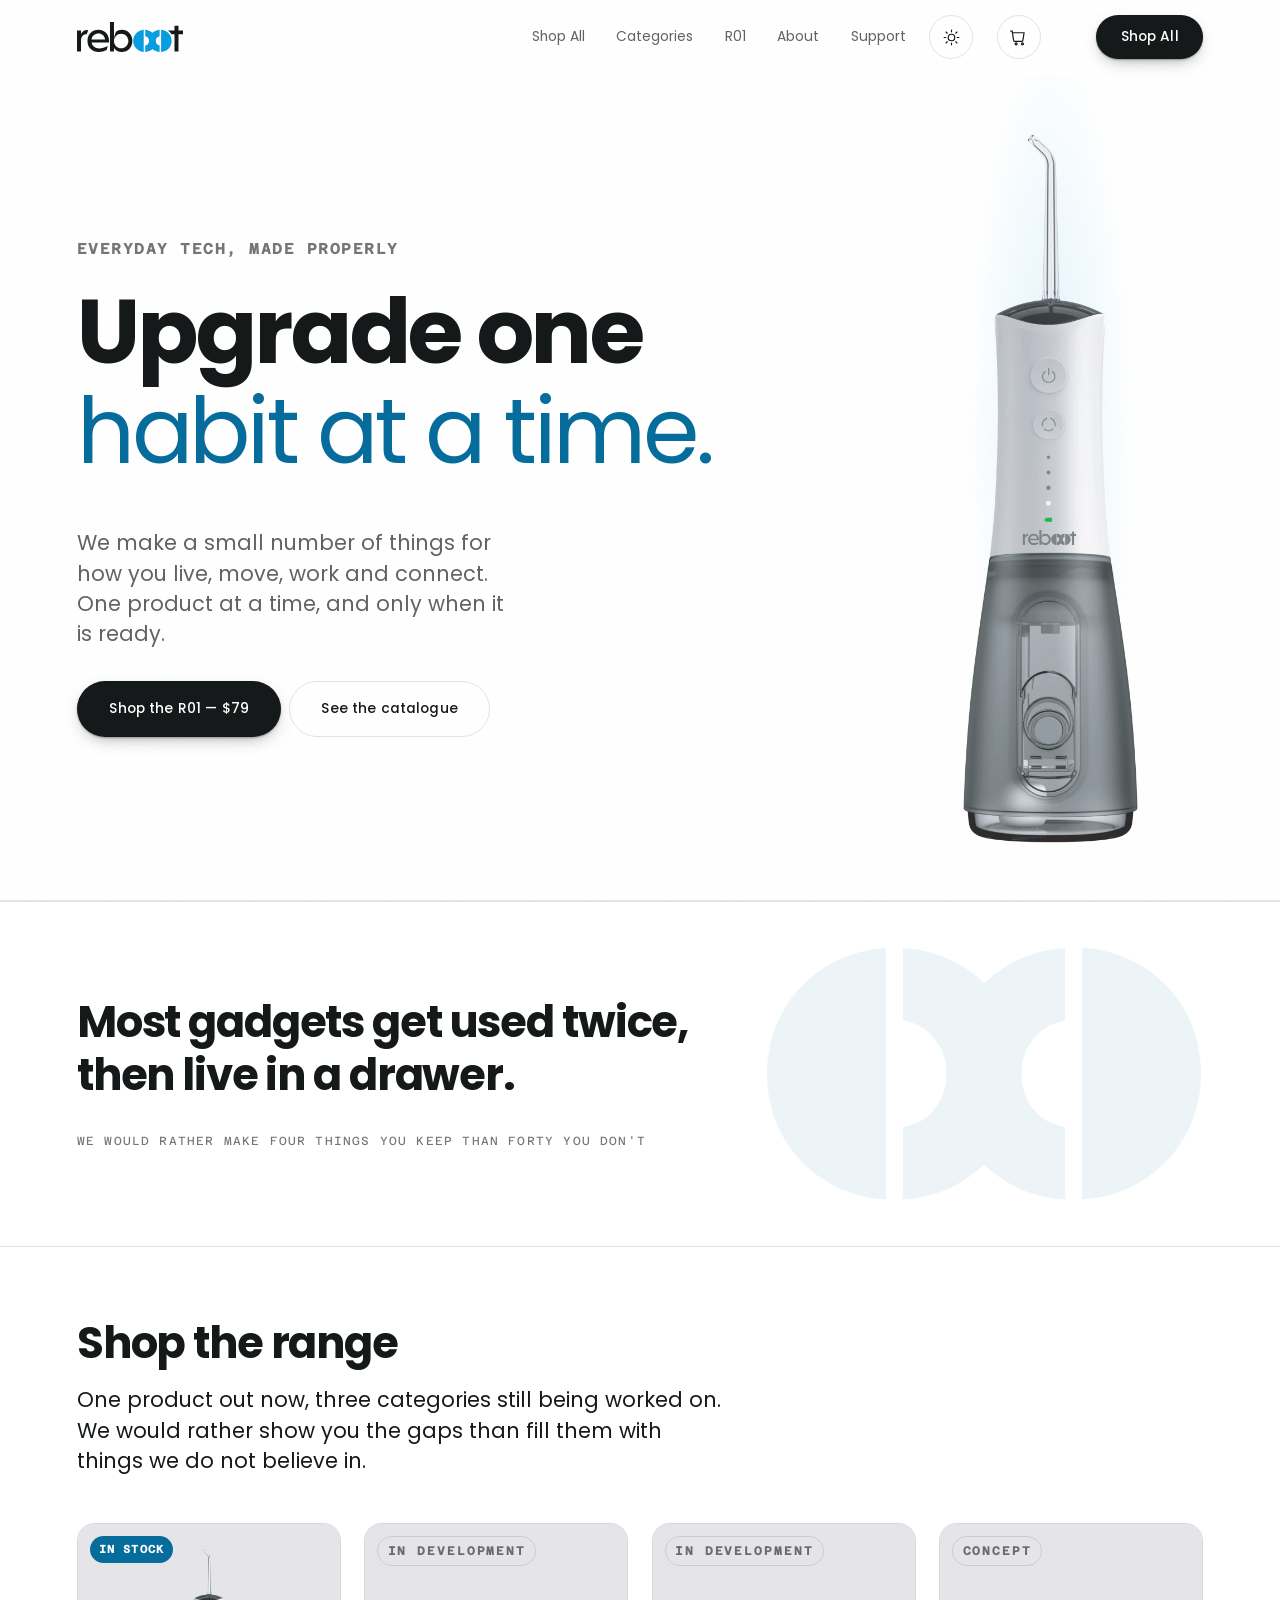
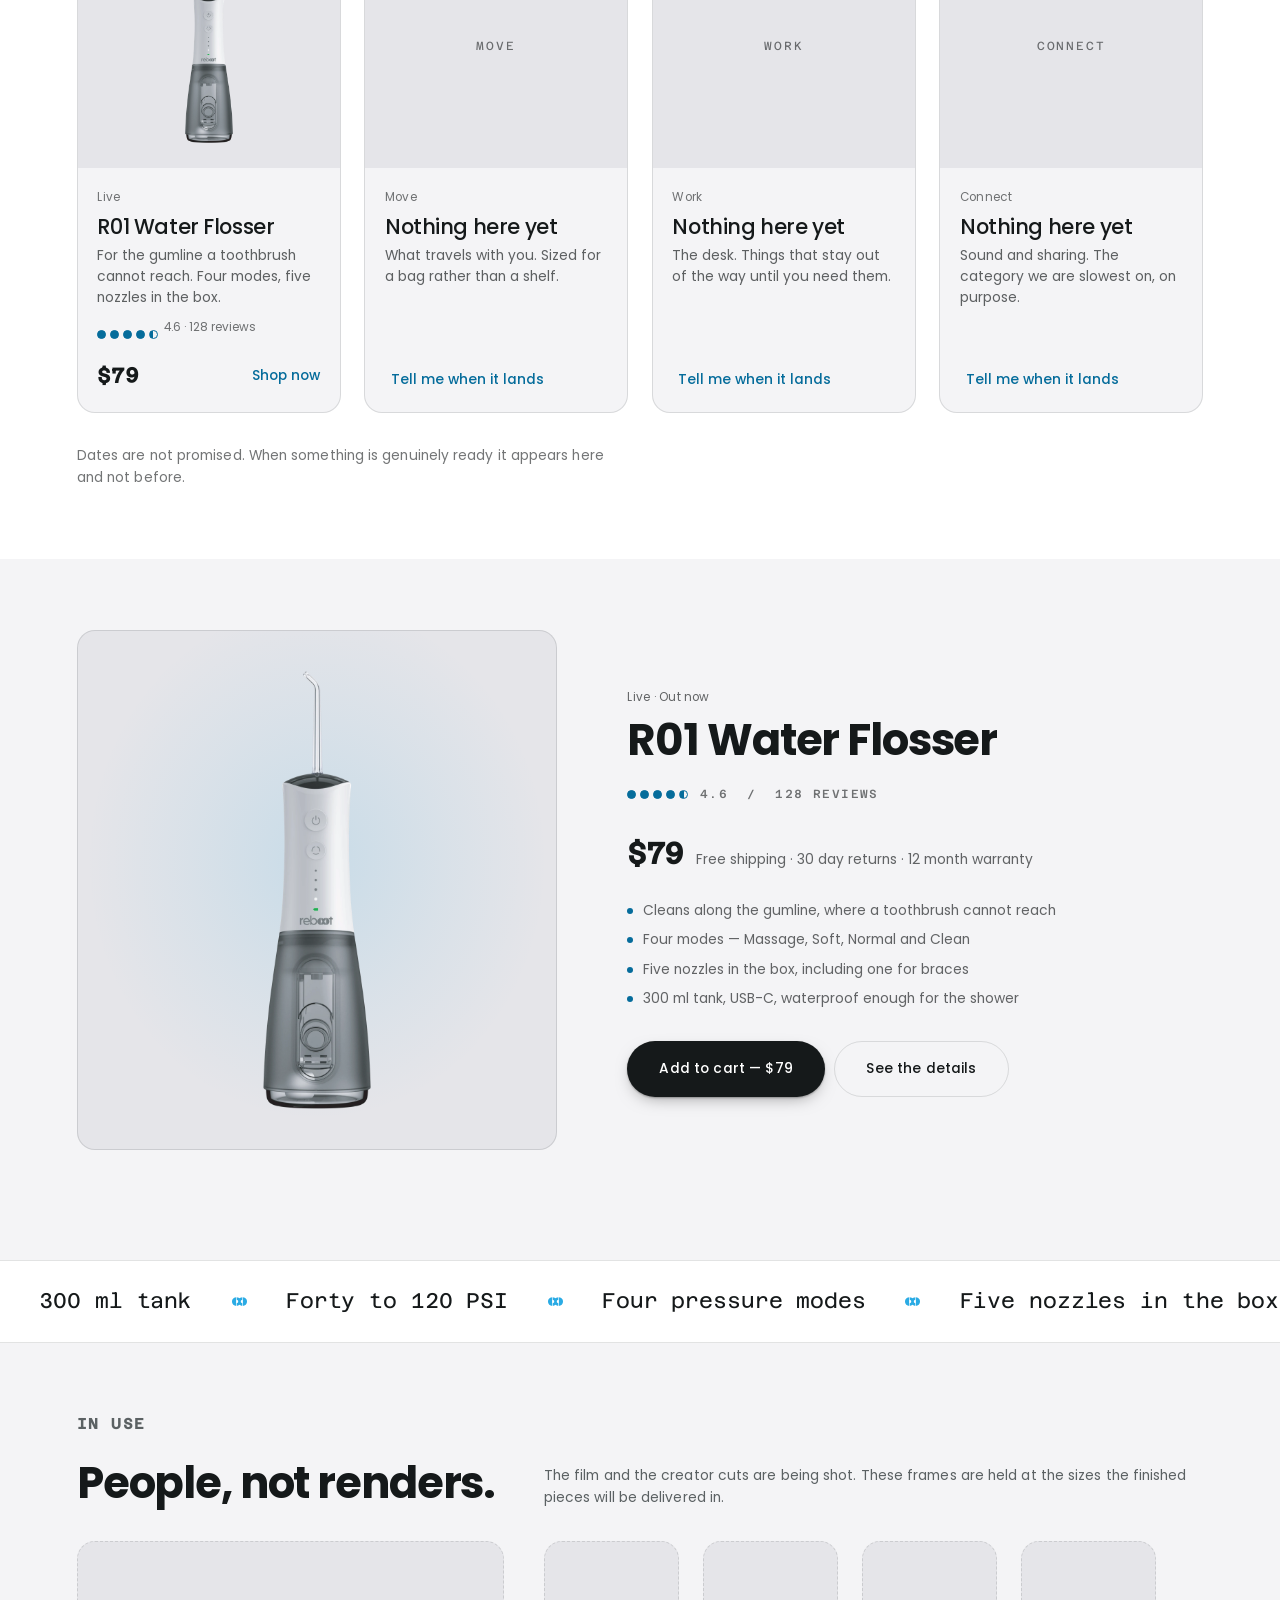
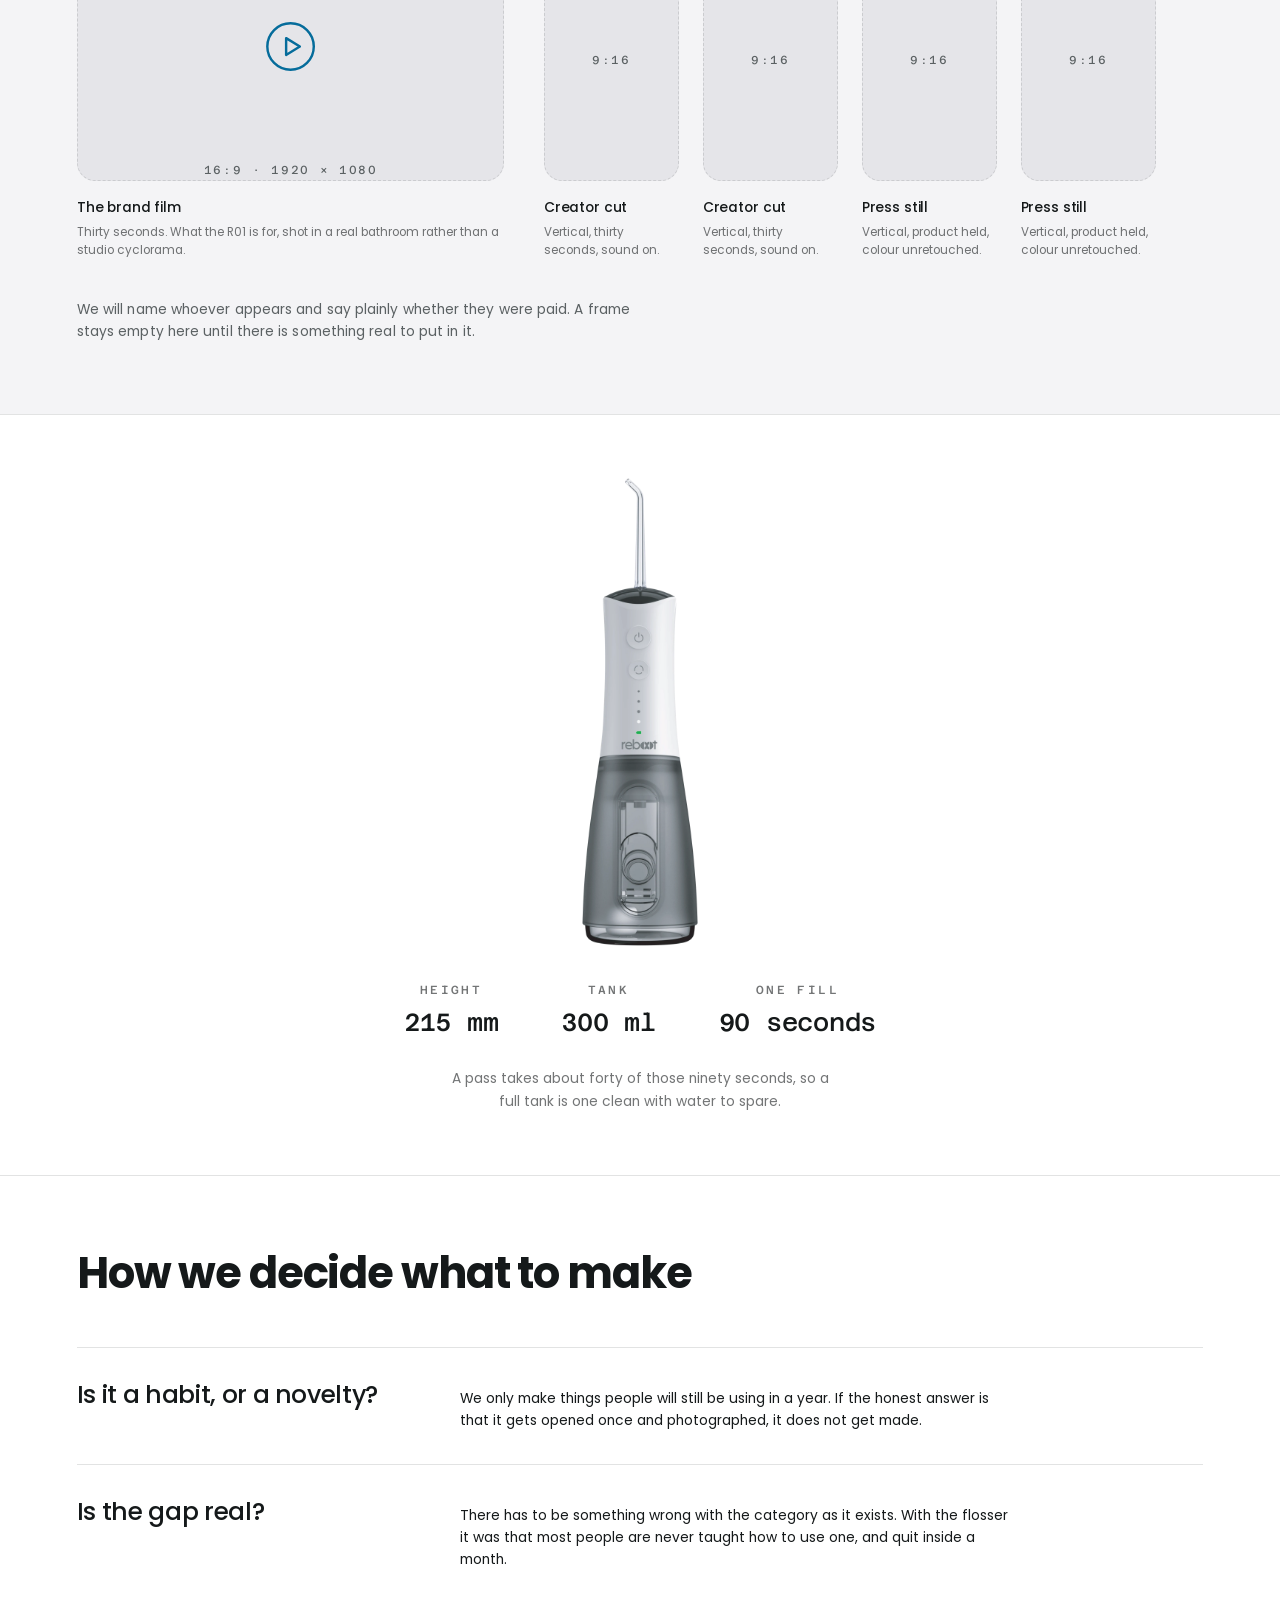
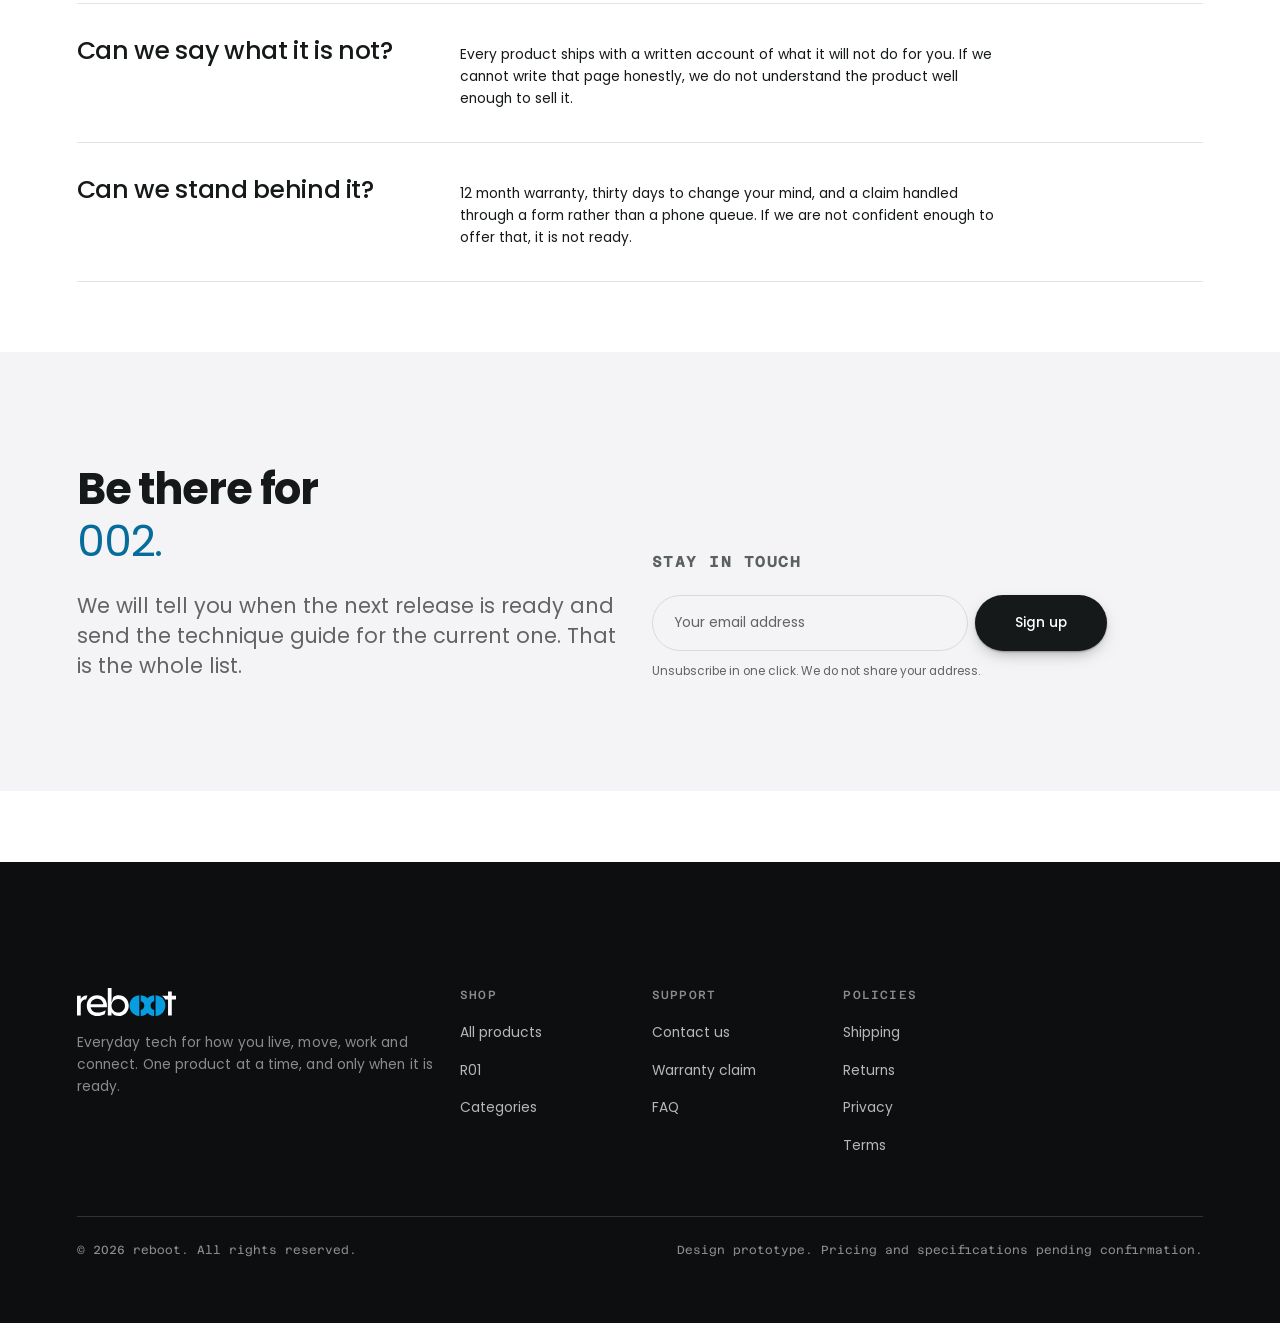
==== commit af7ed809: "Fix the zoom, centre the crops, size the media wall from its own row **The zoom was laid over the st" ====
--- a/site/index.html
+++ b/site/index.html
@@ -227,14 +227,15 @@
        nothing reflows. Nothing here claims an endorsement we do not have. -->
   <section class="sec light" id="stories">
     <div class="wrap">
-      <div class="grid rv" style="align-items:end">
-        <div class="c7 s1">
+      <!-- the header sits on the same two columns as the frames below it, so
+           the heading shares an edge with the film and the note shares one
+           with the reel -->
+      <div class="stories stories-hd rv" style="align-items:end">
+        <div>
           <div class="eyeline"><span>In use</span></div>
           <h2 class="t-2xl optical">People, not renders.</h2>
         </div>
-        <div class="c4 s9">
-          <p class="t-sm dim">The film and the creator cuts are being shot. These frames are held at the sizes the finished pieces will be delivered in.</p>
-        </div>
+        <p class="t-sm dim">The film and the creator cuts are being shot. These frames are held at the sizes the finished pieces will be delivered in.</p>
       </div>
 
       <div class="stories" style="margin-top:var(--s4)">
@@ -268,9 +269,7 @@
         </div>
       </div>
 
-      <div class="grid" style="margin-top:var(--s4)">
-        <div class="c7 s1"><p class="t-sm dim">We will name whoever appears and say plainly whether they were paid. A frame stays empty here until there is something real to put in it.</p></div>
-      </div>
+      <p class="t-sm dim stories-note">We will name whoever appears and say plainly whether they were paid. A frame stays empty here until there is something real to put in it.</p>
     </div>
   </section>
 
--- a/site/assets/css/site.css
+++ b/site/assets/css/site.css
@@ -1525,7 +1525,8 @@
 /* background-size carries the image's own ratio (width x height of the rendered
    <img>, both multiplied by the same factor), so the zoom magnifies rather than
    stretching to the stage's shape. */
-.lens{position:absolute;inset:0;pointer-events:none;opacity:0;transition:opacity .25s var(--ease);
+/* sized and placed from JS to sit exactly over the artwork, not the stage */
+.lens{position:absolute;pointer-events:none;opacity:0;transition:opacity .25s var(--ease);
   background-repeat:no-repeat;background-color:var(--surface-0);
   background-size:var(--zw,100%) var(--zh,100%);background-position:var(--bx,0) var(--by,0)}
 .plate-stage.lensing .lens{opacity:1}
@@ -2035,15 +2036,32 @@
    fixed aspect box, so a finished asset drops in as a src and nothing on the
    page reflows. Empty frames are drawn as reserved slots rather than as grey
    rectangles pretending to be photographs. */
-.stories{display:grid;grid-template-columns:minmax(0,1fr);gap:min(2rem,5vw)}
-/* Above the fold-out width the frames are bounded by height, so a 16:9 lead
-   cannot be a thousand pixels tall on a wide screen. Below it they are bounded
-   by width instead: a height-led 16:9 box is wider than a phone, and inside a
-   1fr track that min-content width pushes the whole page sideways rather than
-   clamping. */
-@media(min-width:821px){
-  .story-lead .story-media{height:min(31vh,17rem);width:auto;max-width:100%;margin-inline:auto}
-  .story-rail .story-media{height:min(23vh,13rem);width:auto;max-width:100%;margin-inline:auto}
+/* Film left, reel right, on one row, both frames the same height — the film's
+   width falls out of that height and its 16:9, and the reel's items out of
+   theirs and 9:16, so the two columns and the header above them all share the
+   same two edges. Stacked, the film took half the width and the reel a quarter
+   of the height, and the other half of the page was empty. */
+.stories,.stories-hd{display:grid;
+  /* The frame height is solved from the row rather than guessed, so the film
+     and the four verticals fill the width exactly:
+       row = 16/9·H + gap + 4·(9/16·H) + 3·gap  =>  H = (row - 4·gap) / 4.0278
+     A fixed vh height left 500px of the row empty at 1920 and overflowed a
+     phone; this fills the row at every width and is capped so it cannot grow
+     taller than the screen it is read on. */
+  --frame-gap:min(2.5rem,6.25vw);
+  --row-w:calc(min(100vw,var(--wrap)) - 2 * var(--pad));
+  --frame-h:min(26rem,calc((var(--row-w) - 4 * var(--frame-gap)) / 4.0278));
+  grid-template-columns:calc(var(--frame-h) * 16 / 9) minmax(0,1fr);
+  gap:var(--frame-gap);align-items:start}
+.stories-hd{align-items:end;margin-bottom:var(--s2)}
+.stories-note{margin-top:var(--s4);max-width:66ch}
+/* Stacked, the row equation no longer applies — there is no row. The film is
+   width-driven at its own 16:9 and the reel goes back to a comfortable fixed
+   height, or solving for a row that does not exist gives 63px frames. */
+@media(max-width:1100px){
+  .stories,.stories-hd{grid-template-columns:minmax(0,1fr);--frame-h:min(30vh,17rem)}
+  .stories-hd{align-items:start;gap:var(--s2)}
+  .story-lead .story-media{height:auto;width:100%}
 }
 .story{margin:0}
 .story-media{
@@ -2056,12 +2074,22 @@
   grid-template-rows:minmax(0,1fr);grid-template-columns:minmax(0,1fr);
 }
 .story-media>img,.story-media>video{width:100%;height:100%;object-fit:cover;display:block}
-/* The film sits above a row of four verticals, all one aspect. A 16:9 beside a
-   column of portraits leaves a quarter of the row empty at every width, and
-   mixing 9:16 with 4:5 in one row leaves the row ragged. */
-.story-lead .story-media{aspect-ratio:16/9}
-.story-rail{display:grid;grid-template-columns:repeat(4,minmax(0,1fr));gap:min(2rem,5vw)}
-.story-rail .story-media{aspect-ratio:9/16}
+/* The film is capped by width and left aligned, so the frame and its caption
+   share an edge. Bounding it by height instead centred the frame in a
+   full-width track and left the caption stranded at the far left. */
+.story-lead{max-width:100%}
+.story-lead .story-media{aspect-ratio:16/9;height:var(--frame-h);width:100%}
+/* A reel: fixed-height verticals in a row that scrolls rather than a grid that
+   divides the page up. Four fit on a laptop, more can be added without the
+   frames getting smaller, and each caption sits under its own frame. */
+.story-rail{display:flex;gap:min(1.5rem,4vw);overflow-x:auto;
+  scroll-snap-type:x proximity;padding-bottom:.5rem;scrollbar-width:thin}
+/* the caption is set to the frame's own width, or a 14rem line of text makes
+   each item wider than the 9:16 frame it sits under and four of them stop
+   fitting the column */
+.story-rail{--reel-h:var(--frame-h)}
+.story-rail .story{flex:0 0 auto;scroll-snap-align:start;width:calc(var(--reel-h) * 9 / 16)}
+.story-rail .story-media{aspect-ratio:9/16;height:var(--reel-h);width:100%}
 .story-play svg{width:min(3.375rem,8.44vw);height:min(3.375rem,8.44vw);
   fill:none;stroke:var(--blue);stroke-width:1.1;stroke-linejoin:round}
 .story-spec{font-family:Azeret,ui-monospace,monospace;font-size:var(--f-xs);
@@ -2070,12 +2098,7 @@
 .story figcaption b{display:block;font-size:var(--f-sm);font-weight:500;letter-spacing:-.01em}
 .story figcaption span{display:block;margin-top:.25rem;font-size:var(--f-xs);
   color:var(--on-dark-dim);line-height:1.55}
-@media(max-width:900px){.story-rail{grid-template-columns:repeat(2,minmax(0,1fr))}}
-@media(max-width:520px){
-  .story-rail{grid-auto-flow:column;grid-template-columns:none;
-    grid-auto-columns:62%;overflow-x:auto;scroll-snap-type:x mandatory;
-    padding-bottom:.5rem;scrollbar-width:thin}
-  .story-rail .story{scroll-snap-align:start}
+
 }
 
 /* ============ HERO GROUND ============
